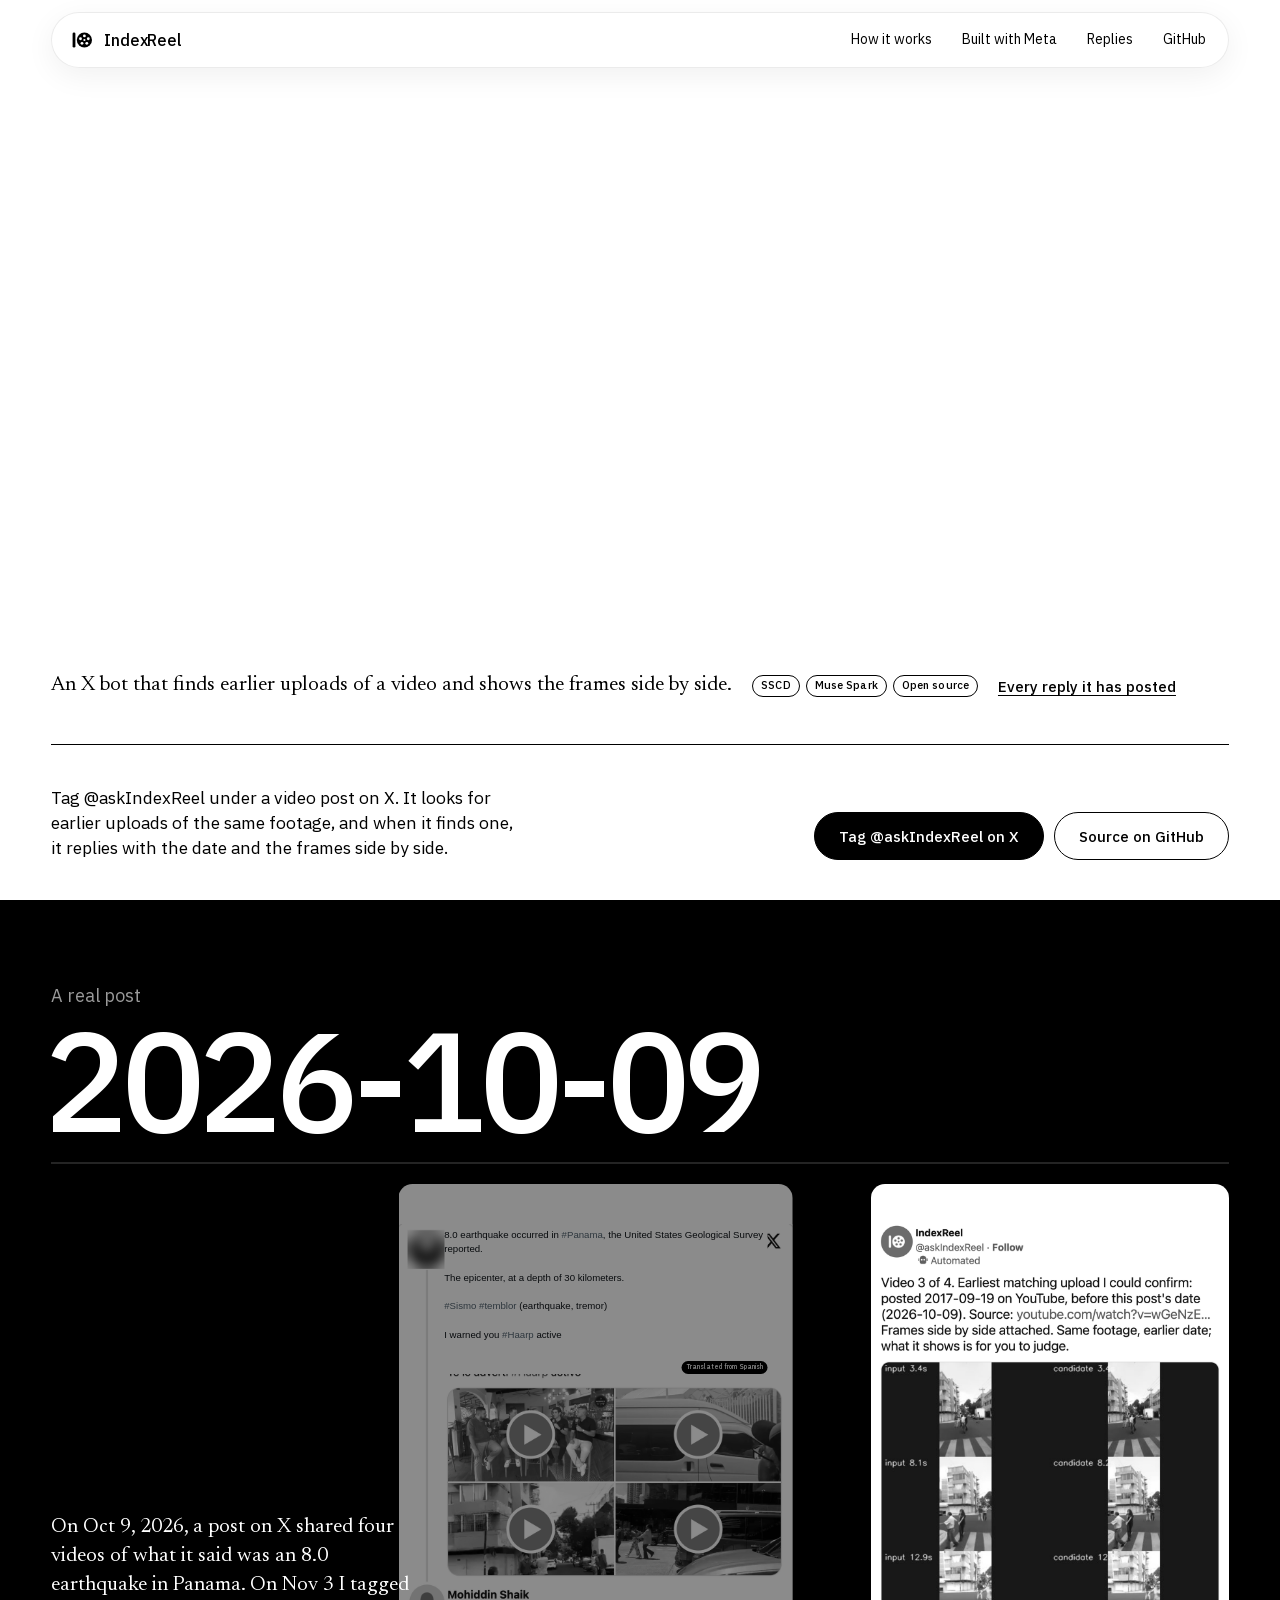
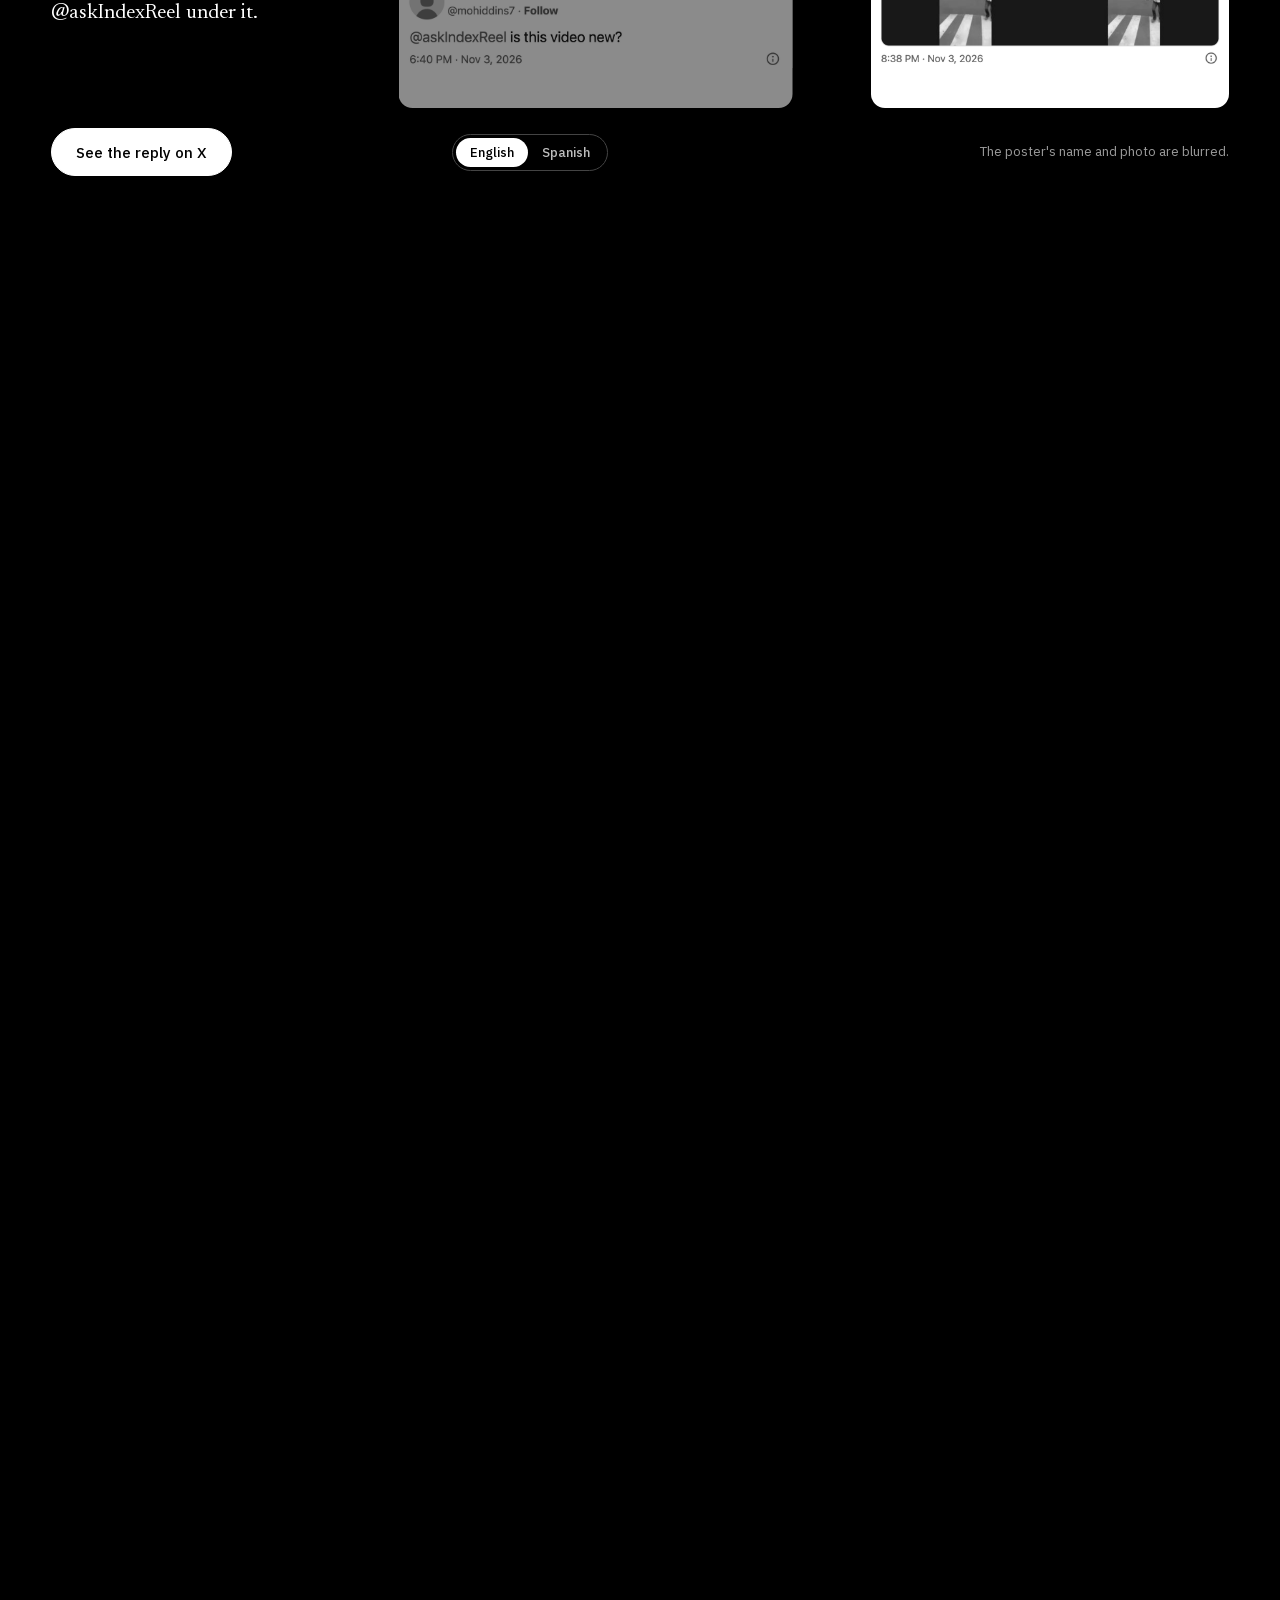
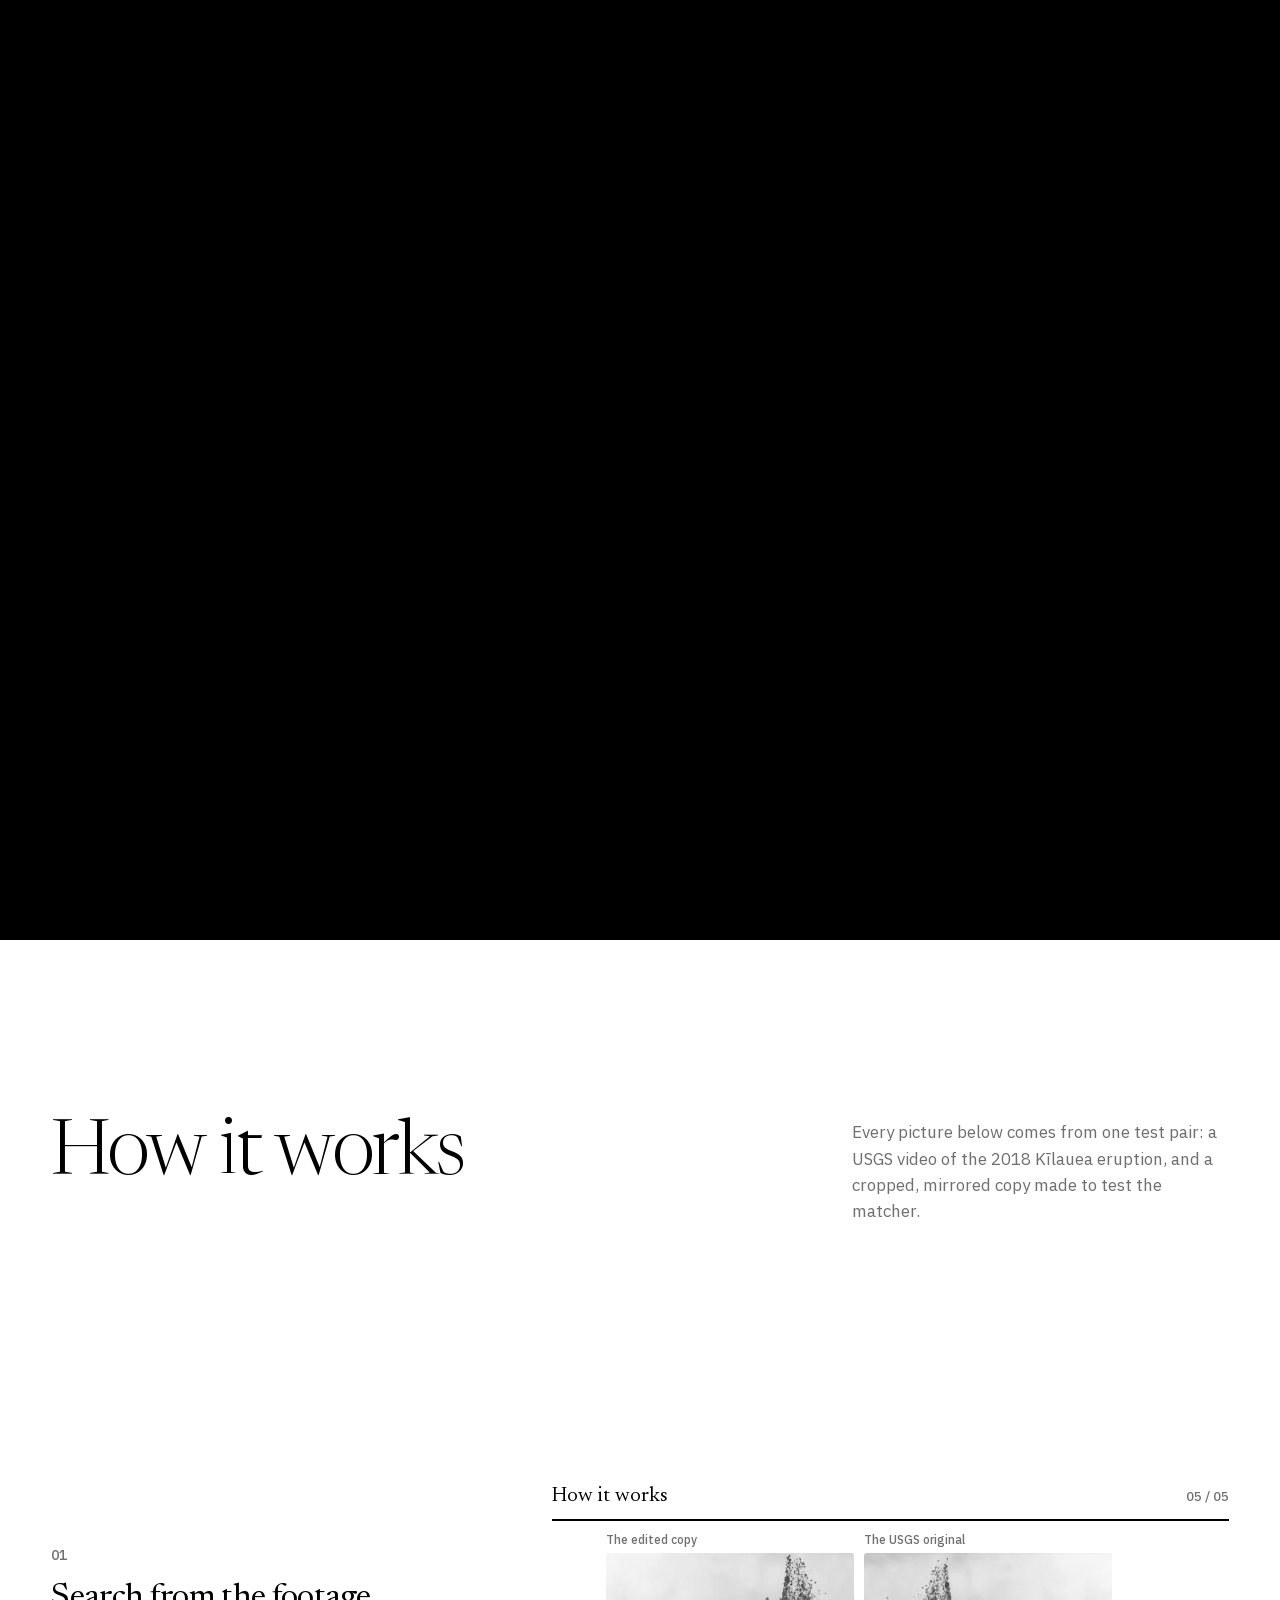
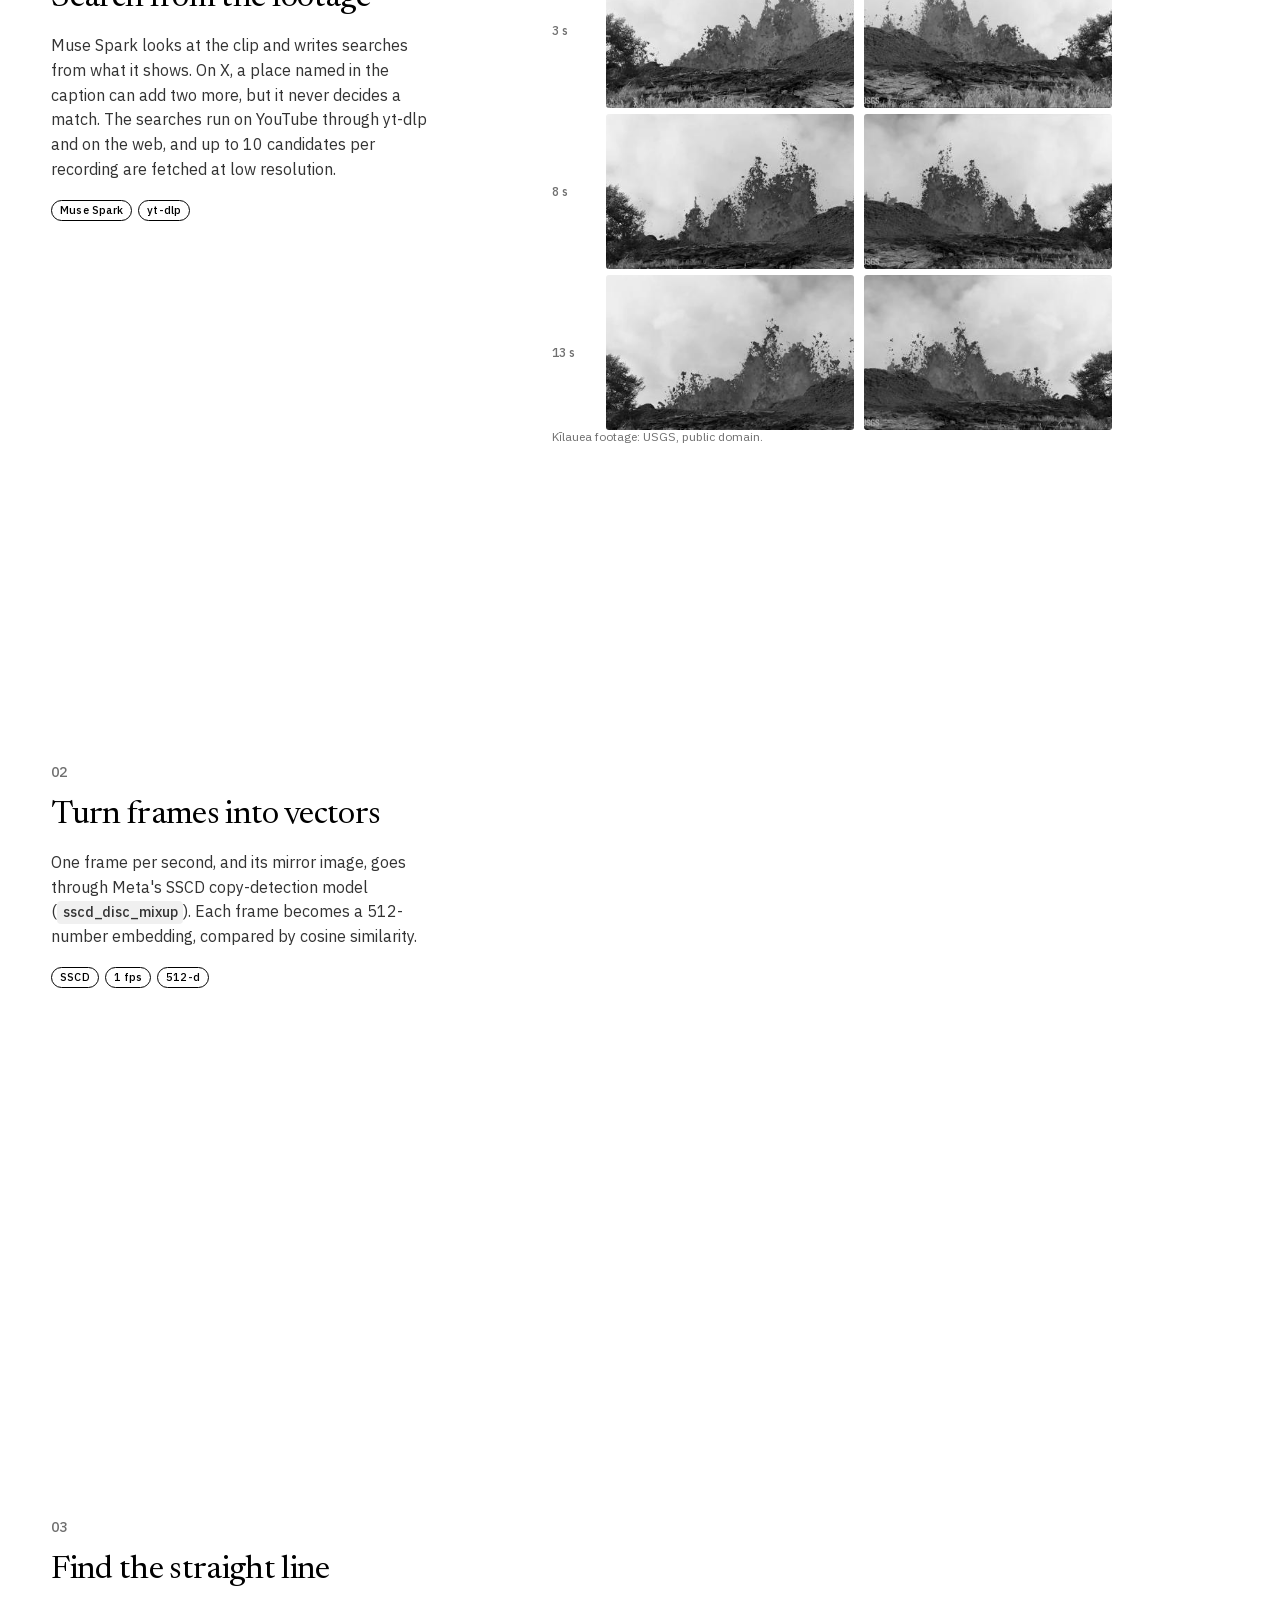
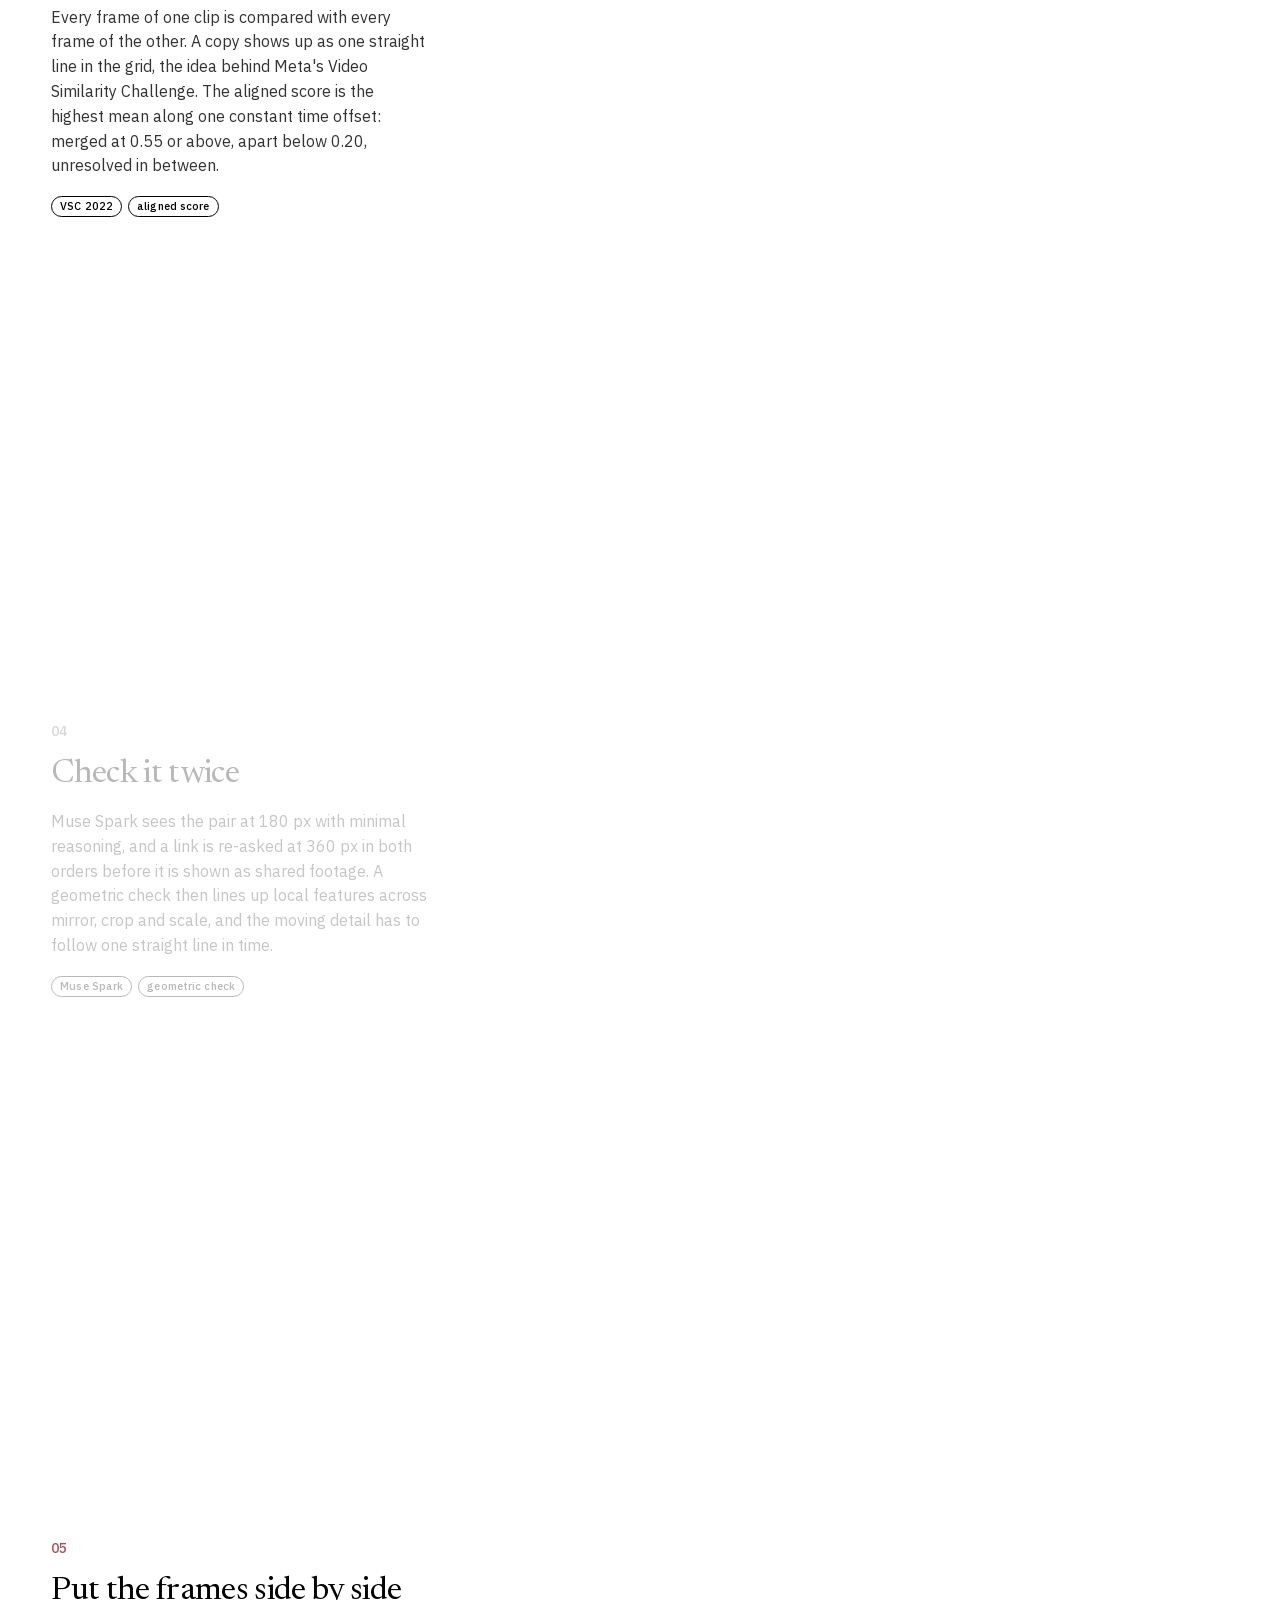
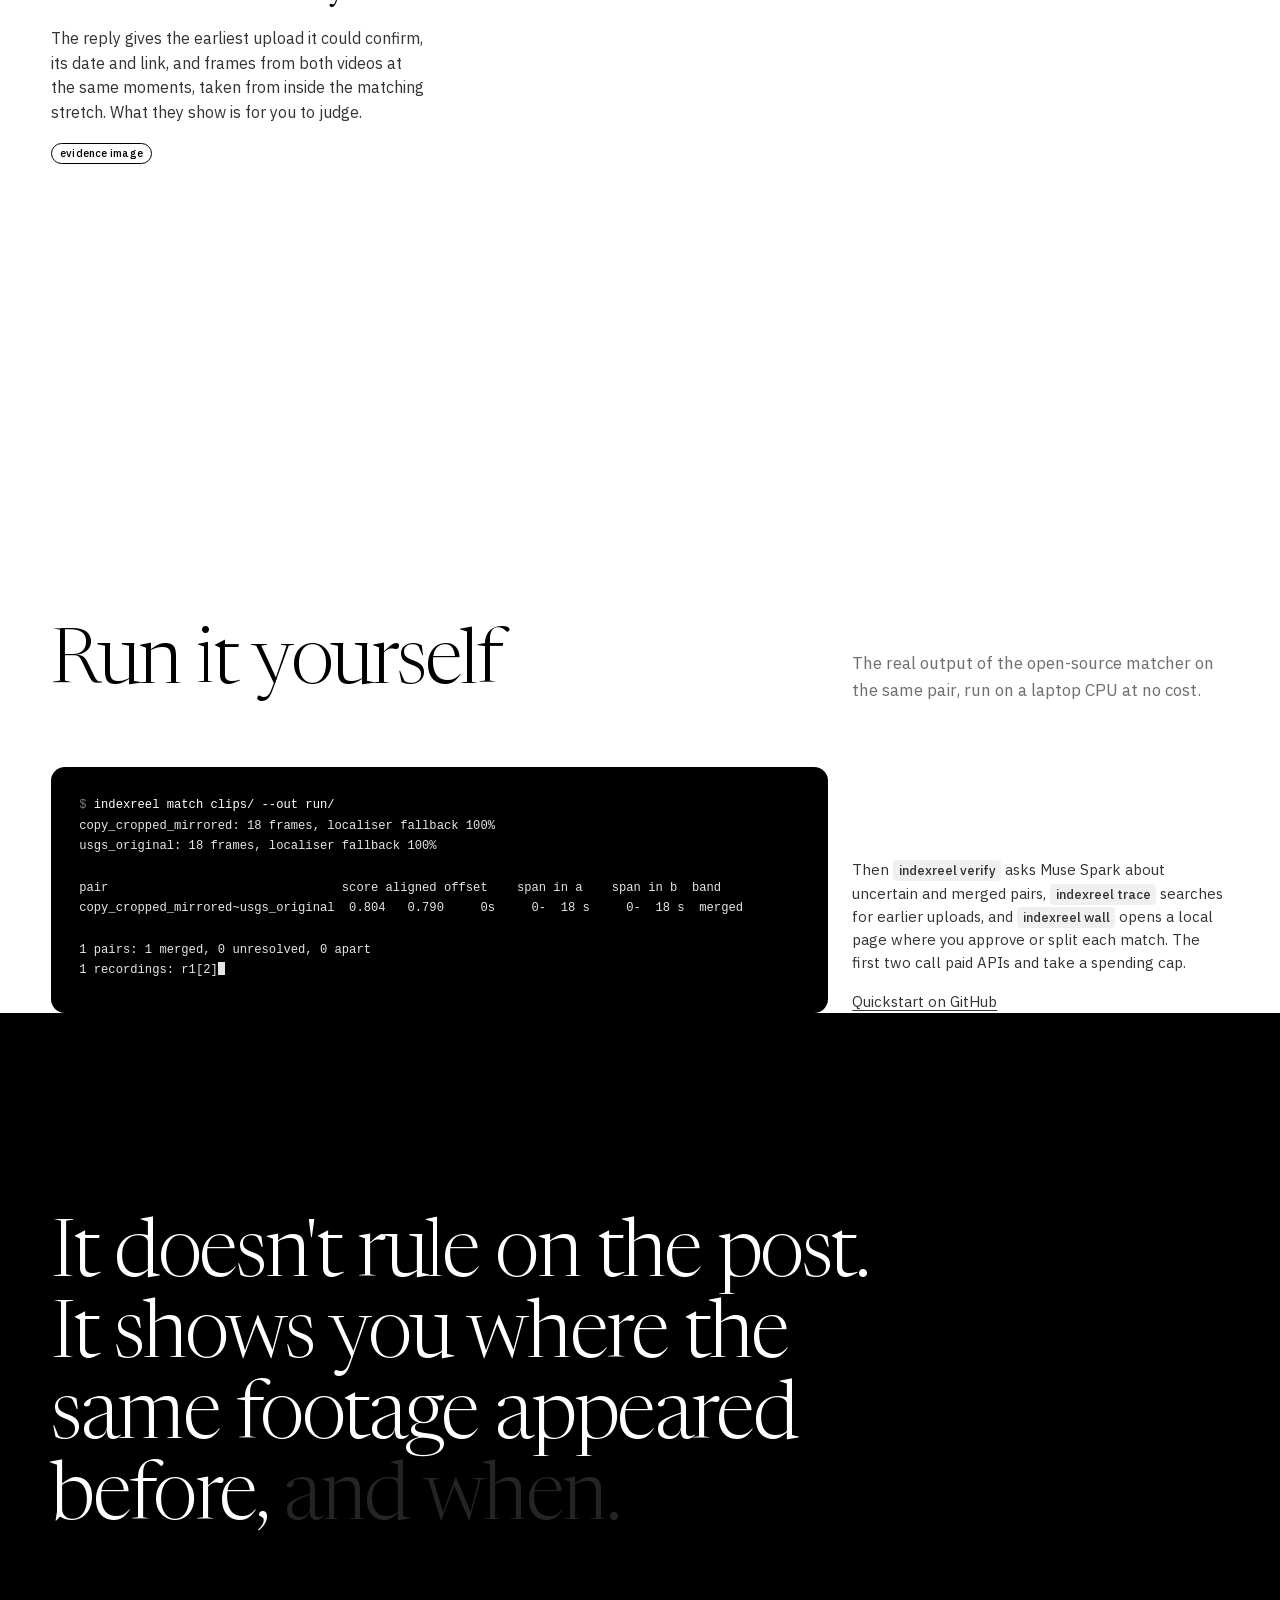
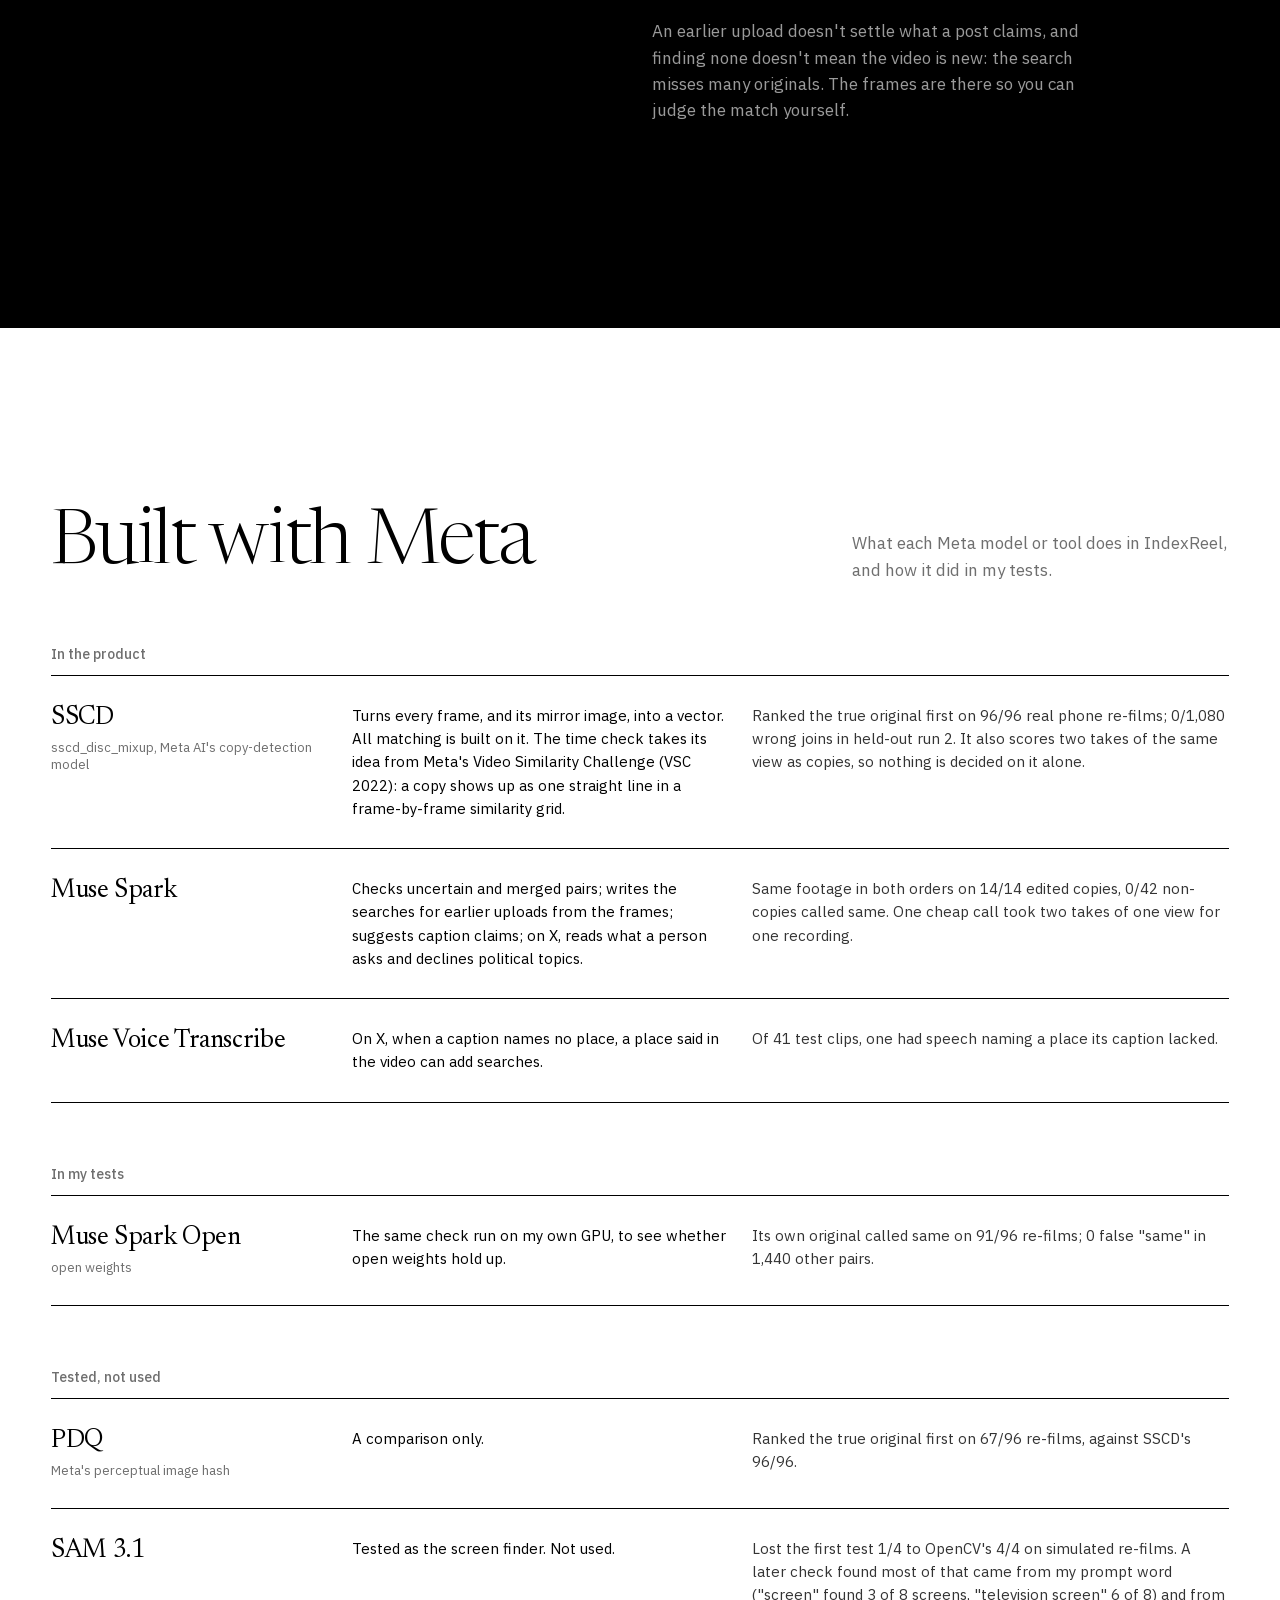
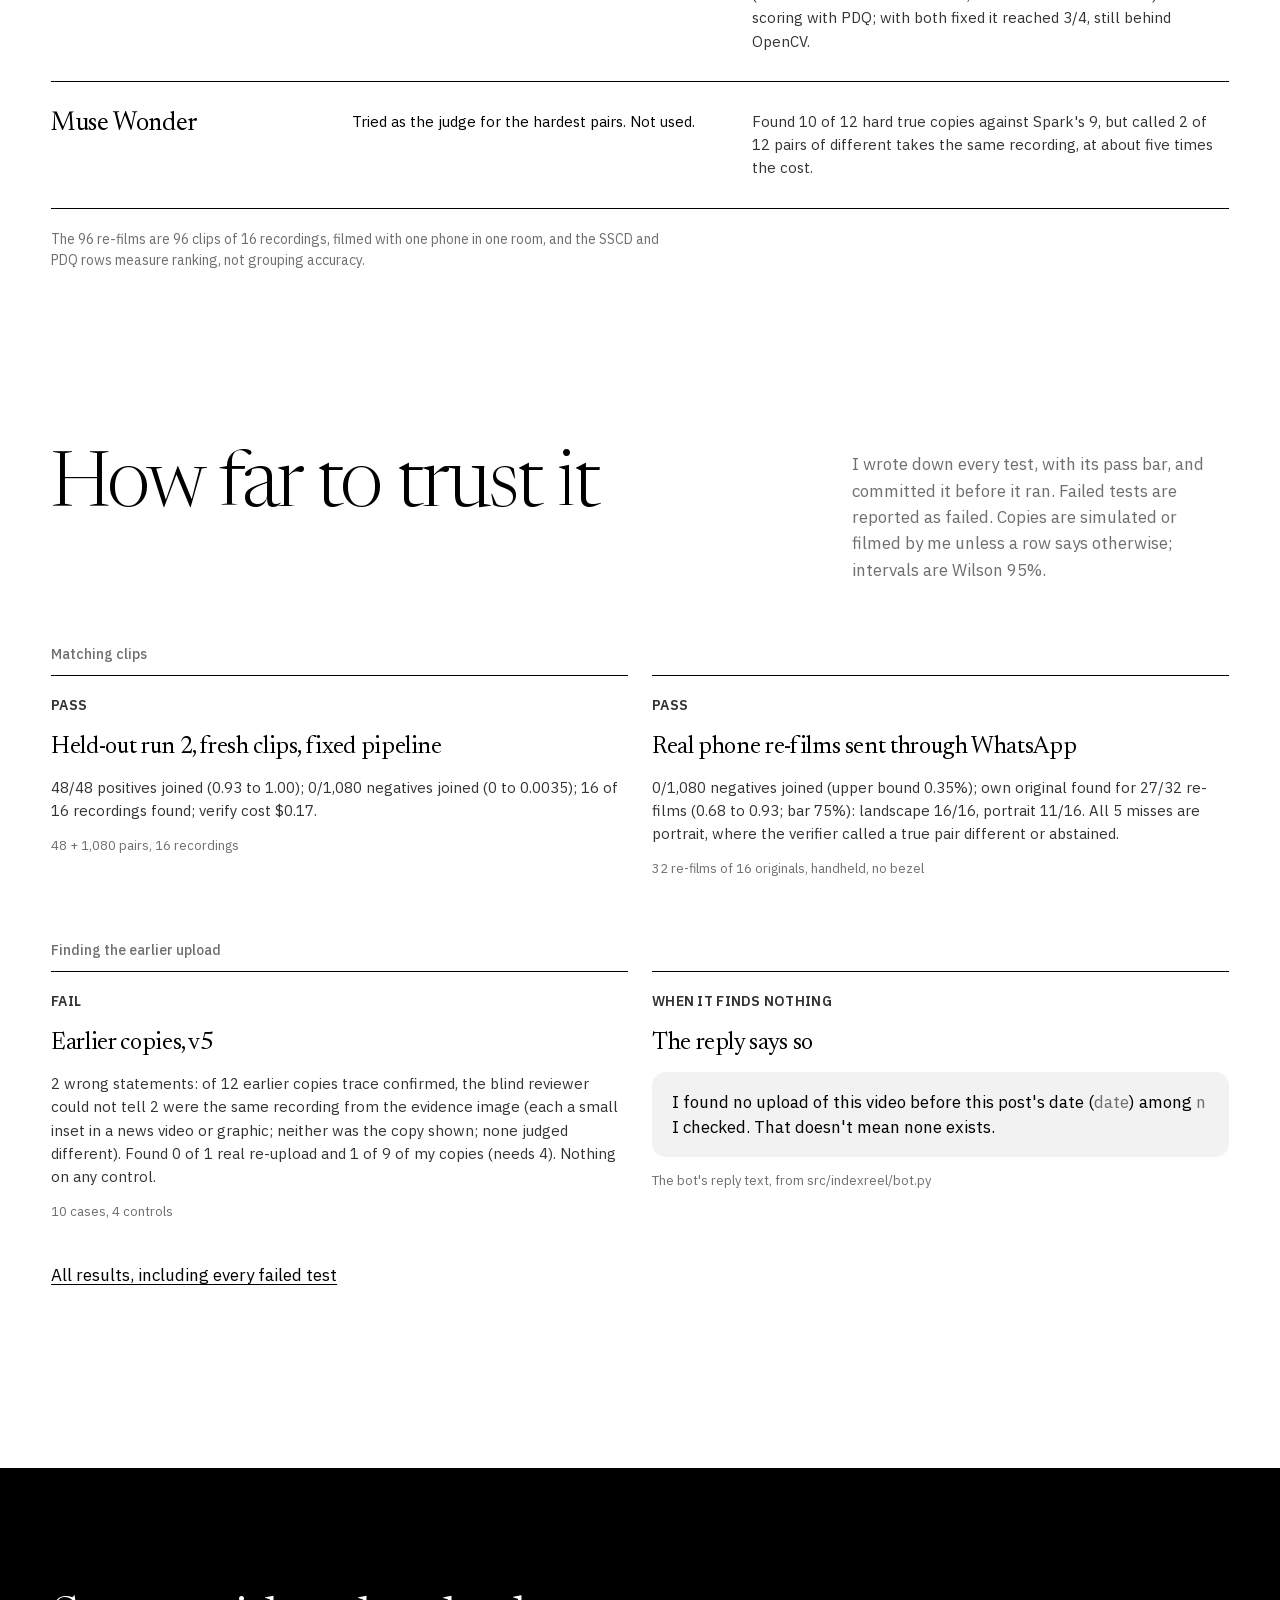
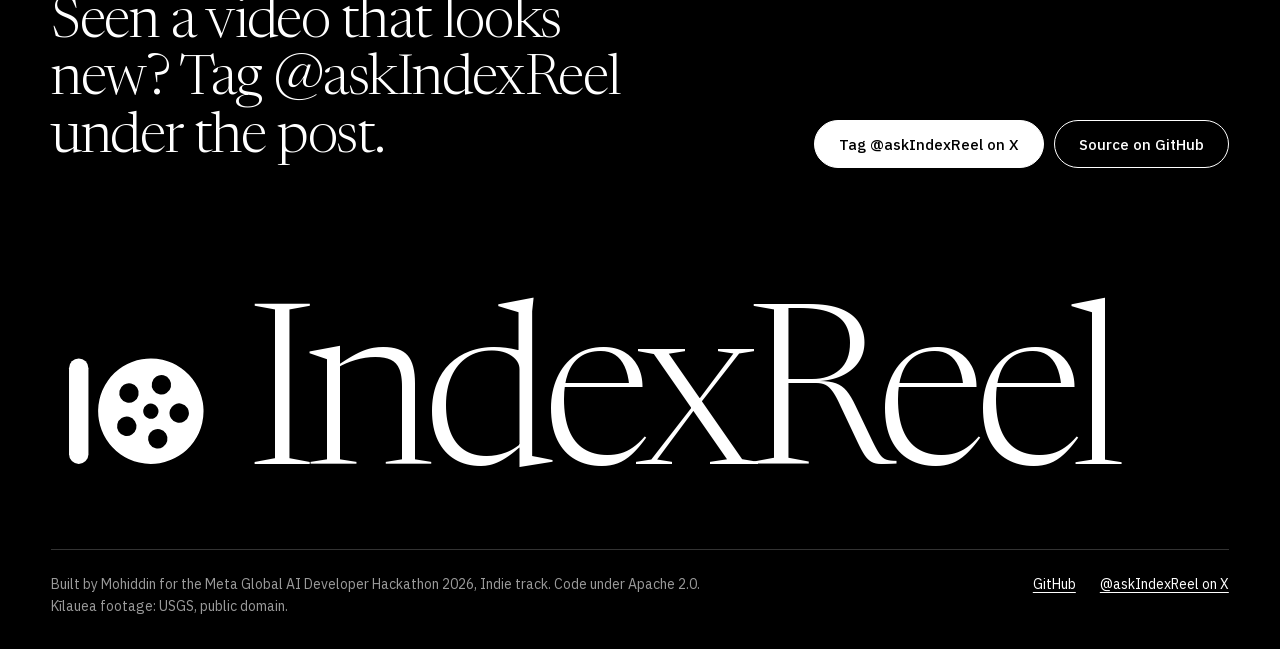
==== site/index.html @ 9c9249dc "Site: the IndexReel home page and a Replies page, published to GitHub Pages from site/ by a pinned A" ====
<!doctype html>
<html lang="en">
<head>
<meta charset="utf-8">
<meta name="viewport" content="width=device-width, initial-scale=1">
<title>IndexReel</title>
<meta name="description" content="Tag @askIndexReel under a video post on X. It looks for earlier uploads of the same footage and replies with the date and the frames side by side.">
<link rel="icon" href="img/favicon-32.png" sizes="32x32">
<link rel="apple-touch-icon" href="img/favicon-180.png">
<meta property="og:type" content="website">
<meta property="og:title" content="IndexReel: is this video really new?">
<meta property="og:description" content="Tag @askIndexReel under a video post on X. It looks for earlier uploads of the same footage and replies with the date and the frames side by side.">
<meta property="og:image" content="https://mohiddin7.github.io/indexreel/img/og.png">
<meta property="og:url" content="https://mohiddin7.github.io/indexreel/">
<meta name="twitter:card" content="summary_large_image">
<link rel="preload" href="fonts/newsreader-latin.woff2" as="font" type="font/woff2" crossorigin>
<link rel="preload" href="fonts/plex-latin.woff2" as="font" type="font/woff2" crossorigin>
<script>
document.documentElement.classList.add('js');
if (!matchMedia('(prefers-reduced-motion: reduce)').matches) document.documentElement.classList.add('motion');
</script>
<link rel="stylesheet" href="style.css">
</head>
<body>

<div class="loader" aria-hidden="true">
  <svg viewBox="0 0 24 24"><mask id="m0"><rect width="24" height="24" fill="#fff"/><g fill="#000"><circle cx="14.4" cy="12" r="1.1"/><circle cx="14.4" cy="7.9" r="1.4"/><circle cx="18.3" cy="10.73" r="1.4"/><circle cx="16.81" cy="15.32" r="1.4"/><circle cx="11.99" cy="15.32" r="1.4"/><circle cx="10.5" cy="10.73" r="1.4"/></g></mask><g fill="currentColor"><rect x="2.6" y="4.4" width="2.8" height="15.2" rx="1.4"/><g class="reel ld-reel"><circle cx="14.4" cy="12" r="7.6" mask="url(#m0)"/></g></g></svg>
  <div class="word"><span>IndexReel</span></div>
</div>

<header class="top">
  <a class="brand" href="#top" aria-label="IndexReel, back to top">
    <svg viewBox="0 0 24 24" aria-hidden="true"><mask id="m1"><rect width="24" height="24" fill="#fff"/><g fill="#000"><circle cx="14.4" cy="12" r="1.1"/><circle cx="14.4" cy="7.9" r="1.4"/><circle cx="18.3" cy="10.73" r="1.4"/><circle cx="16.81" cy="15.32" r="1.4"/><circle cx="11.99" cy="15.32" r="1.4"/><circle cx="10.5" cy="10.73" r="1.4"/></g></mask><g fill="currentColor"><rect x="2.6" y="4.4" width="2.8" height="15.2" rx="1.4"/><g class="reel hd-reel"><circle cx="14.4" cy="12" r="7.6" mask="url(#m1)"/></g></g></svg>
    IndexReel
  </a>
  <nav><a class="hide-s" href="#how">How it works</a><a class="hide-s" href="#meta">Built with Meta</a><a href="replies.html">Replies</a><a href="https://github.com/mohiddin7/indexreel">GitHub</a></nav>
</header>

<main id="top">
<section class="hero">
  <h1><span class="sr">Is this video really new?</span><span class="hook" aria-hidden="true">
    <span class="q"><span class="ln"><span>Wait, is this</span></span><span class="ln"><span>from today?</span></span></span>
    <span class="q"><span class="ln"><span>When was</span></span><span class="ln"><span>this filmed?</span></span></span>
    <span class="q"><span class="ln"><span>Haven't I seen</span></span><span class="ln"><span>this before?</span></span></span>
    <span class="q"><span class="ln"><span>Source?</span></span></span>
    <span class="q final"><span class="ln"><span>Is this video</span></span><span class="ln"><span>really new?</span></span></span>
  </span></h1>
  <div class="hero-sub reveal"><p>An X bot that finds earlier uploads of a video and shows the frames side by side.</p><p class="tags"><span class="tag">SSCD</span><span class="tag">Muse Spark</span><span class="tag">Open source</span></p><a href="replies.html">Every reply it has posted</a></div>
  <div class="hero-foot">
    <p class="lede reveal">Tag @askIndexReel under a video post on X. It looks for earlier uploads of the same footage, and when it finds one, it replies with the date and the frames side by side.</p>
    <div class="cta reveal">
      <a class="btn solid" href="https://x.com/askIndexReel">Tag @askIndexReel on X</a>
      <a class="btn" href="https://github.com/mohiddin7/indexreel">Source on GitHub</a>
    </div>
  </div>
</section>

<section class="rewind ink" id="example" aria-label="A real post">
  <div class="rw">
    <div class="rw-text">
      <div class="rw-head"><h2>A real post</h2><div class="date" aria-hidden="true"><span class="dwrap"><span>2026-10-09</span><span>2017-09-19</span></span></div><div class="rule" aria-hidden="true"><i id="rule"></i></div></div>
      <div class="caps">
        <p class="cap1">On Oct 9, 2026, a post on X shared four videos of what it said was an 8.0 earthquake in Panama. On Nov 3 I tagged @askIndexReel under it.</p>
        <p class="cap2">It checked the videos in order. The third matched an earlier upload: La Nación's YouTube upload from the Sep 19, 2017 earthquake in Mexico.</p>
      </div>
    </div>
    <div class="rw-shots">
      <figure class="shot shot-a">
        <img src="img/post.png" width="1100" height="1242" alt="The post on X, dated Oct 9, 2026, with four videos. Its caption, in Spanish, says an 8.0 earthquake hit Panama. Below it, my reply: @askIndexReel is this video new?">
        <div class="tr-wrap"><div class="tr" lang="en">
          <small>Translated from Spanish</small>
          <p>8.0 earthquake occurred in <span class="h">#Panama</span>, the United States Geological Survey reported.</p>
          <p>The epicenter, at a depth of 30 kilometers.</p>
          <p><span class="h">#Sismo #temblor</span> (earthquake, tremor)</p>
          <p>I warned you <span class="h">#Haarp</span> active</p>
        </div></div>
      </figure>
      <figure class="shot shot-b">
        <img src="img/reply.png" width="1100" height="1368" alt="IndexReel's reply: Video 3 of 4. Earliest matching upload I could confirm: posted 2017-09-19 on YouTube, before this post's date (2026-10-09). Frames side by side attached. Same footage, earlier date; what it shows is for you to judge. Below it, frames from the post's video and the YouTube video at 3.4, 8.1 and 12.9 seconds.">
      </figure>
    </div>
    <div class="rw-cta"><a class="btn solid" href="https://x.com/askIndexReel/status/2117793461453603248">See the reply on X</a></div>
    <div class="rw-foot"><div class="seg" role="group" aria-label="Caption language"><button type="button" aria-pressed="true" data-l="en">English</button><button type="button" aria-pressed="false" data-l="es">Spanish</button></div><span>The poster's name and photo are blurred.</span></div>
  </div>
</section>

<section id="how" aria-labelledby="how-h">
  <div class="head">
    <h2 id="how-h">How it works</h2>
    <p class="muted">Every picture below comes from one test pair: a USGS video of the 2018 Kīlauea eruption, and a cropped, mirrored copy made to test the matcher.</p>
  </div>
  <div class="how-grid">
    <ol class="steps">
      <li class="step" data-i="0"><h3>Search from the footage</h3><p>Muse Spark looks at the clip and writes searches from what it shows. On X, a place named in the caption can add two more, but it never decides a match. The searches run on YouTube through yt-dlp and on the web, and up to 10 candidates per recording are fetched at low resolution.</p><p class="tags"><span class="tag">Muse Spark</span><span class="tag">yt-dlp</span></p></li>
      <li class="step" data-i="1"><h3>Turn frames into vectors</h3><p>One frame per second, and its mirror image, goes through Meta's SSCD copy-detection model (<code>sscd_disc_mixup</code>). Each frame becomes a 512-number embedding, compared by cosine similarity.</p><p class="tags"><span class="tag">SSCD</span><span class="tag">1 fps</span><span class="tag">512-d</span></p></li>
      <li class="step" data-i="2"><h3>Find the straight line</h3><p>Every frame of one clip is compared with every frame of the other. A copy shows up as one straight line in the grid, the idea behind Meta's Video Similarity Challenge. The aligned score is the highest mean along one constant time offset: merged at 0.55 or above, apart below 0.20, unresolved in between.</p><p class="tags"><span class="tag">VSC 2022</span><span class="tag">aligned score</span></p></li>
      <li class="step" data-i="3"><h3>Check it twice</h3><p>Muse Spark sees the pair at 180 px with minimal reasoning, and a link is re-asked at 360 px in both orders before it is shown as shared footage. A geometric check then lines up local features across mirror, crop and scale, and the moving detail has to follow one straight line in time.</p><p class="tags"><span class="tag">Muse Spark</span><span class="tag">geometric check</span></p></li>
      <li class="step" data-i="4"><h3>Put the frames side by side</h3><p>The reply gives the earliest upload it could confirm, its date and link, and frames from both videos at the same moments, taken from inside the matching stretch. What they show is for you to judge.</p><p class="tags"><span class="tag">evidence image</span></p></li>
    </ol>
    <div class="stage">
      <div class="stage-top" aria-hidden="true"><span>How it works</span><span class="count" id="count">01 / 05</span></div>
      <div class="prog" aria-hidden="true"><i id="prog"></i></div>
      <div class="box">
        <div class="viz on" data-v="0">
          <div class="lbl"><span>The edited copy, one frame a second</span></div>
          <div class="strip"><img src="img/f/c0.jpg" alt=""><img src="img/f/c1.jpg" alt=""><img src="img/f/c2.jpg" alt=""><img src="img/f/c3.jpg" alt=""><img src="img/f/c4.jpg" alt=""><img src="img/f/c5.jpg" alt=""></div>
          <div class="ticks"><span>2 s</span><span>3 s</span><span>4 s</span><span>5 s</span><span>6 s</span><span>7 s</span></div>
          <div class="lbl" style="margin-top:18px"><span>The USGS original</span></div>
          <div class="strip"><img src="img/f/o0.jpg" alt=""><img src="img/f/o1.jpg" alt=""><img src="img/f/o2.jpg" alt=""><img src="img/f/o3.jpg" alt=""><img src="img/f/o4.jpg" alt=""><img src="img/f/o5.jpg" alt=""></div>
          <div class="ticks"><span>2 s</span><span>3 s</span><span>4 s</span><span>5 s</span><span>6 s</span><span>7 s</span></div>
        </div>
        <div class="viz" data-v="1">
          <div class="lbl"><span>Frame and its mirror</span><span>SSCD embedding, first 64 of 512 values</span></div>
          <div class="emb" id="emb"></div>
        </div>
        <div class="viz" data-v="2">
          <div class="gridwrap">
            <div class="ylab">The edited copy, 0 to 17 s</div>
            <div class="sim" id="sim" role="img" aria-label="An 18 by 18 grid of SSCD cosine similarities between the edited copy and the USGS original. On the diagonal, where the same seconds line up, values run from 0.74 to 0.83; off it, from 0.35 to 0.82."></div>
            <div class="xlab">The USGS original, 0 to 17 s</div>
          </div>
          <p class="legend">This pair:<b>0.79</b>aligned score at offset 0 s, over all 18 seconds. Merged starts at 0.55.</p>
        </div>
        <div class="viz" data-v="3">
          <div class="check"><img src="img/f/c3.jpg" alt=""><img src="img/f/o3.jpg" alt=""></div>
          <ul class="qs">
            <li><span>Muse Spark: same recording?</span><span>180 px</span></li>
            <li><span>Re-asked before it is shown, in both orders</span><span>360 px</span></li>
            <li><span>Geometric check: mirror, crop, scale</span><span>local features</span></li>
            <li><span>Moving detail along one straight line in time</span><span>speed and offset</span></li>
          </ul>
        </div>
        <div class="viz" data-v="4">
          <div class="ev">
            <div class="row hd"><span></span><span>The edited copy</span><span>The USGS original</span></div>
            <div class="row"><span>3 s</span><img src="img/f/ec3.jpg" alt="Frame at 3 seconds in the copy"><img src="img/f/eo3.jpg" alt="Frame at 3 seconds in the original"></div>
            <div class="row"><span>8 s</span><img src="img/f/ec8.jpg" alt="Frame at 8 seconds in the copy"><img src="img/f/eo8.jpg" alt="Frame at 8 seconds in the original"></div>
            <div class="row"><span>13 s</span><img src="img/f/ec13.jpg" alt="Frame at 13 seconds in the copy"><img src="img/f/eo13.jpg" alt="Frame at 13 seconds in the original"></div>
          </div>
        </div>
      </div>
      <p class="credit">Kīlauea footage: USGS, public domain.</p>
    </div>
  </div>
</section>

<section aria-labelledby="run-h">
  <div class="head">
    <h2 id="run-h">Run it yourself</h2>
    <p class="muted">The real output of the open-source matcher on the same pair, run on a laptop CPU at no cost.</p>
  </div>
  <div class="run">
    <div class="term" role="region" aria-label="Terminal output"><pre id="term"><span class="p">$</span> <span class="c">indexreel match clips/ --out run/</span>
copy_cropped_mirrored: 18 frames, localiser fallback 100%
usgs_original: 18 frames, localiser fallback 100%

pair                                score aligned offset    span in a    span in b  band
copy_cropped_mirrored~usgs_original  0.804   0.790     0s     0-  18 s     0-  18 s  merged

1 pairs: 1 merged, 0 unresolved, 0 apart
1 recordings: r1[2]</pre></div>
    <div class="run-side">
      <p>Then <code>indexreel verify</code> asks Muse Spark about uncertain and merged pairs, <code>indexreel trace</code> searches for earlier uploads, and <code>indexreel wall</code> opens a local page where you approve or split each match. The first two call paid APIs and take a spending cap.</p>
      <p><a href="https://github.com/mohiddin7/indexreel#quickstart">Quickstart on GitHub</a></p>
    </div>
  </div>
</section>

<section class="say ink" aria-label="What it won't tell you">
  <p class="big" id="big">It doesn't rule on the post. It shows you where the same footage appeared before, and when.</p>
  <div class="sub"><p class="muted">An earlier upload doesn't settle what a post claims, and finding none doesn't mean the video is new: the search misses many originals. The frames are there so you can judge the match yourself.</p></div>
</section>

<section id="meta" aria-labelledby="meta-h">
  <div class="head">
    <h2 id="meta-h">Built with Meta</h2>
    <p class="muted">What each Meta model or tool does in IndexReel, and how it did in my tests.</p>
  </div>
  <h3 class="grp">In the product</h3>
  <ul class="models">
    <li><h3>SSCD<small>sscd_disc_mixup, Meta AI's copy-detection model</small></h3><p class="does">Turns every frame, and its mirror image, into a vector. All matching is built on it. The time check takes its idea from Meta's Video Similarity Challenge (VSC 2022): a copy shows up as one straight line in a frame-by-frame similarity grid.</p><p class="did">Ranked the true original first on 96/96 real phone re-films; 0/1,080 wrong joins in held-out run 2. It also scores two takes of the same view as copies, so nothing is decided on it alone.</p></li>
    <li><h3>Muse Spark</h3><p class="does">Checks uncertain and merged pairs; writes the searches for earlier uploads from the frames; suggests caption claims; on X, reads what a person asks and declines political topics.</p><p class="did">Same footage in both orders on 14/14 edited copies, 0/42 non-copies called same. One cheap call took two takes of one view for one recording.</p></li>
    <li><h3>Muse Voice Transcribe</h3><p class="does">On X, when a caption names no place, a place said in the video can add searches.</p><p class="did">Of 41 test clips, one had speech naming a place its caption lacked.</p></li>
  </ul>
  <h3 class="grp">In my tests</h3>
  <ul class="models">
    <li><h3>Muse Spark Open<small>open weights</small></h3><p class="does">The same check run on my own GPU, to see whether open weights hold up.</p><p class="did">Its own original called same on 91/96 re-films; 0 false "same" in 1,440 other pairs.</p></li>
  </ul>
  <h3 class="grp">Tested, not used</h3>
  <ul class="models">
    <li><h3>PDQ<small>Meta's perceptual image hash</small></h3><p class="does">A comparison only.</p><p class="did">Ranked the true original first on 67/96 re-films, against SSCD's 96/96.</p></li>
    <li><h3>SAM 3.1</h3><p class="does">Tested as the screen finder. Not used.</p><p class="did">Lost the first test 1/4 to OpenCV's 4/4 on simulated re-films. A later check found most of that came from my prompt word ("screen" found 3 of 8 screens, "television screen" 6 of 8) and from scoring with PDQ; with both fixed it reached 3/4, still behind OpenCV.</p></li>
    <li><h3>Muse Wonder</h3><p class="does">Tried as the judge for the hardest pairs. Not used.</p><p class="did">Found 10 of 12 hard true copies against Spark's 9, but called 2 of 12 pairs of different takes the same recording, at about five times the cost.</p></li>
  </ul>
  <p class="fine">The 96 re-films are 96 clips of 16 recordings, filmed with one phone in one room, and the SSCD and PDQ rows measure ranking, not grouping accuracy.</p>
</section>

<section id="trust" aria-labelledby="trust-h">
  <div class="head">
    <h2 id="trust-h">How far to trust it</h2>
    <p class="muted">I wrote down every test, with its pass bar, and committed it before it ran. Failed tests are reported as failed. Copies are simulated or filmed by me unless a row says otherwise; intervals are Wilson 95%.</p>
  </div>
  <h3 class="grp">Matching clips</h3>
  <div class="results">
    <article class="res"><p class="v">PASS</p><h3>Held-out run 2, fresh clips, fixed pipeline</h3><p>48/48 positives joined (0.93 to 1.00); 0/1,080 negatives joined (0 to 0.0035); 16 of 16 recordings found; verify cost $0.17.</p><p class="n">48 + 1,080 pairs, 16 recordings</p></article>
    <article class="res"><p class="v">PASS</p><h3>Real phone re-films sent through WhatsApp</h3><p>0/1,080 negatives joined (upper bound 0.35%); own original found for 27/32 re-films (0.68 to 0.93; bar 75%): landscape 16/16, portrait 11/16. All 5 misses are portrait, where the verifier called a true pair different or abstained.</p><p class="n">32 re-films of 16 originals, handheld, no bezel</p></article>
  </div>
  <h3 class="grp">Finding the earlier upload</h3>
  <div class="results">
    <article class="res"><p class="v">FAIL</p><h3>Earlier copies, v5</h3><p>2 wrong statements: of 12 earlier copies trace confirmed, the blind reviewer could not tell 2 were the same recording from the evidence image (each a small inset in a news video or graphic; neither was the copy shown; none judged different). Found 0 of 1 real re-upload and 1 of 9 of my copies (needs 4). Nothing on any control.</p><p class="n">10 cases, 4 controls</p></article>
    <article class="res miss"><p class="v">WHEN IT FINDS NOTHING</p><h3>The reply says so</h3><blockquote>I found no upload of this video before this post's date (<i>date</i>) among <i>n</i> I checked. That doesn't mean none exists.</blockquote><p class="n">The bot's reply text, from src/indexreel/bot.py</p></article>
  </div>
  <p class="after"><a href="https://github.com/mohiddin7/indexreel#results">All results, including every failed test</a></p>
</section>

<section class="close ink" aria-label="Try it">
  <div class="ask">
    <p>Seen a video that looks new? Tag @askIndexReel under the post.</p>
    <div class="cta"><a class="btn solid" href="https://x.com/askIndexReel">Tag @askIndexReel on X</a><a class="btn" href="https://github.com/mohiddin7/indexreel">Source on GitHub</a></div>
  </div>
  <div class="wordmark" aria-hidden="true">
    <svg viewBox="0 0 24 24"><mask id="m2"><rect width="24" height="24" fill="#fff"/><g fill="#000"><circle cx="14.4" cy="12" r="1.1"/><circle cx="14.4" cy="7.9" r="1.4"/><circle cx="18.3" cy="10.73" r="1.4"/><circle cx="16.81" cy="15.32" r="1.4"/><circle cx="11.99" cy="15.32" r="1.4"/><circle cx="10.5" cy="10.73" r="1.4"/></g></mask><g fill="currentColor"><rect x="2.6" y="4.4" width="2.8" height="15.2" rx="1.4"/><g class="reel ft-reel"><circle cx="14.4" cy="12" r="7.6" mask="url(#m2)"/></g></g></svg>
    <span>IndexReel</span>
  </div>
  <div class="foot">
    <p class="muted">Built by Mohiddin for the Meta Global AI Developer Hackathon 2026, Indie track. Code under Apache 2.0. Kīlauea footage: USGS, public domain.</p>
    <p class="links"><a href="https://github.com/mohiddin7/indexreel">GitHub</a><a href="https://x.com/askIndexReel">@askIndexReel on X</a></p>
  </div>
</section>
</main>

<script src="data.js"></script>
<script src="vendor/gsap.min.js"></script>
<script src="vendor/ScrollTrigger.min.js"></script>
<script src="vendor/lenis.min.js"></script>
<script>
(() => {
  const $ = (s, r = document) => r.querySelector(s), $$ = (s, r = document) => [...r.querySelectorAll(s)];
  const motion = document.documentElement.classList.contains('motion') && window.gsap && window.ScrollTrigger && window.Lenis;
  if (!motion) { $('.loader')?.remove(); document.documentElement.classList.remove('motion'); }

  // Caption language: English (translated) or the original Spanish.
  const shotA = $('.shot-a'), seg = $$('.seg button');
  seg.forEach(b => b.addEventListener('click', () => {
    shotA.classList.toggle('orig', b.dataset.l === 'es');
    seg.forEach(x => x.setAttribute('aria-pressed', x === b));
  }));

  // The header card turns dark over black sections.
  const top = $('.top'), inks = $$('.ink');
  const tone = () => top.classList.toggle('dark', inks.some(el => { const r = el.getBoundingClientRect(); return r.top <= 36 && r.bottom >= 36; }));
  addEventListener('scroll', tone, { passive: true }); tone();

  // The reel turns in place, like a wheel coming to rest.
  const spin = (el, ms = 1600, turns = 2) => el.animate([{ transform: `rotate(${-360 * turns}deg)` }, { transform: 'rotate(0deg)' }],
    { duration: ms, easing: 'cubic-bezier(.16,1,.3,1)' });

  // Drawn from data.js, which scripts/site_grid.py writes from the two clips.
  if (window.IR) {
    $('#emb').innerHTML = ['c0', 'c2', 'c4'].map((t, k) => `<img src="img/f/${t}.jpg" alt=""><img class="flip" src="img/f/${t}.jpg" alt=""><div class="bars">${
      IR.emb[k * 2].map(v => `<i style="height:${Math.min(100, Math.abs(v) * 100).toFixed(0)}%"></i>`).join('')}</div>`).join('');
    $('#sim').innerHTML = IR.grid.map((row, r) => row.map((v, c) =>
      `<i${r === c ? ' class="d"' : ''} style="opacity:${Math.max(.04, (v - .35) / .5).toFixed(2)}"></i>`).join('')).join('');
  }
  const cells = $$('#sim i');

  // Steps: the stage shows the step whose text is at the middle of the screen.
  const steps = $$('.step'), vizzes = $$('.viz');
  let cur = -1;
  function show(i) {
    if (i === cur) return; cur = i;
    steps.forEach((s, k) => s.classList.toggle('on', k === i));
    vizzes.forEach((v, k) => v.classList.toggle('on', k === i));
    $('#count').textContent = `0${i + 1} / 0${steps.length}`;
    $('#prog').style.transform = `scaleX(${(i + 1) / steps.length})`;
    if (!motion) return;
    if (i === 1) gsap.fromTo('#emb .bars i', { scaleY: 0 }, { scaleY: 1, duration: .7, ease: 'expo.out', stagger: .003 });
    if (i === 2) {
      gsap.fromTo(cells, { scale: 0 }, { scale: 1, duration: .5, ease: 'expo.out', delay: .25, stagger: { each: .006, grid: [18, 18], from: 'start' } });
      gsap.fromTo('#sim i.d', { outlineColor: 'rgba(168,81,92,0)' }, { outlineColor: 'rgba(168,81,92,1)', duration: .3, stagger: .04, delay: 1.05 });
    }
  }
  show(0);

  // Phone: each step carries its own picture; no sticky stage.
  const phone = matchMedia('(max-width:900px)').matches;
  if (phone) {
    $('.how-grid').classList.add('inline');
    steps.forEach((s, i) => s.appendChild(vizzes[i]));
    $('.how-grid').appendChild($('.credit'));
  }

  // The rewind: only real dates are ever readable. The date rolls (blurred) from 2026-10-09 to 2017-09-19; the rule tracks it.
  const ruleEl = $('#rule');

  if (!motion) {
    const io = new IntersectionObserver(es => es.forEach(e => e.isIntersecting && show(+e.target.dataset.i)), { rootMargin: '-45% 0px -45% 0px' });
    steps.forEach(s => io.observe(s));
    return;
  }

  gsap.registerPlugin(ScrollTrigger);
  const lenis = new Lenis({ lerp: .09 });
  lenis.on('scroll', ScrollTrigger.update);
  gsap.ticker.add(t => lenis.raf(t * 1000));
  gsap.ticker.lagSmoothing(0);
  $$('a[href^="#"]').forEach(a => a.addEventListener('click', e => {
    e.preventDefault(); const h = a.getAttribute('href'); lenis.scrollTo(h === '#top' ? 0 : h, { duration: 1.4 });
  }));

  // Load, under a second: the reel turns, the curtain lifts.
  lenis.stop();
  const done = () => { $('.loader')?.remove(); lenis.start(); };
  const qs = $$('.q');
  gsap.set('.q .ln > span', { yPercent: 140 });
  gsap.timeline({ defaults: { ease: 'expo.out' }, onComplete: done })
    .call(() => spin($('.ld-reel'), 900, 1), null, 0)
    .from('.loader .word span', { yPercent: 110, duration: .5 }, .05)
    .to('.loader', { clipPath: 'inset(0 0 100% 0)', duration: .4, ease: 'expo.inOut' }, .55)
    .call(() => spin($('.hd-reel'), 1200, 1), null, .7)
    .from('.hero .reveal', { autoAlpha: 0, y: 14, duration: .9, stagger: .07 }, .8);
  setTimeout(done, 3000);

  // The hook: questions people ask under viral clips, about 2 s each, ending on the real one.
  const hook = gsap.timeline({ delay: .7 });
  qs.forEach((q, k) => {
    const lines = q.querySelectorAll('.ln > span');
    hook.to(lines, { yPercent: 0, duration: .75, ease: 'expo.out', stagger: .07 });
    if (k < qs.length - 1) hook.to(lines, { yPercent: -140, duration: .45, ease: 'power3.in', stagger: .05 }, '+=1.15');
  });

  ruleEl.style.setProperty('--p', 0);
  const clock = { p: 0 };
  const rule = () => ruleEl.style.setProperty('--p', clock.p);
  gsap.set('.dwrap', { y: 0, yPercent: 0 });
  if (!phone) {
    // Rewind: pinned by CSS sticky, scrubbed by scroll.
    gsap.set('.cap2', { autoAlpha: 0, y: 20 });
    gsap.timeline({ scrollTrigger: { trigger: '.rewind', start: 'top top', end: 'bottom bottom', scrub: .6 } })
      .from('.shot-a', { xPercent: -30, autoAlpha: 0, duration: .16, ease: 'power3.out' }, 0)
      .to(clock, { p: 1, duration: .5, ease: 'power2.inOut', onUpdate: rule }, .2)
      .to('.dwrap', { yPercent: -50, duration: .08, ease: 'power2.inOut' }, .42)
      .to('.dwrap', { keyframes: { filter: ['blur(0px)', 'blur(14px)', 'blur(0px)'] }, duration: .08, ease: 'none' }, .42)
      .from('.shot-b', { xPercent: 30, autoAlpha: 0, duration: .22, ease: 'power3.out' }, .42)
      .to('.cap1', { autoAlpha: 0, y: -20, duration: .07 }, .5)
      .to('.cap2', { autoAlpha: 1, y: 0, duration: .1 }, .57)
      .to({}, { duration: .22 });
  } else {
    // Phone: the scene isn't pinned; the date rolls once when it comes into view.
    ScrollTrigger.create({ trigger: '.rw-head', start: 'top 70%', once: true, onEnter: () => {
      gsap.to(clock, { p: 1, duration: 1.2, ease: 'power2.inOut', onUpdate: rule });
      gsap.to('.dwrap', { yPercent: -50, duration: .45, delay: .4, ease: 'power2.inOut' });
      gsap.to('.dwrap', { keyframes: { filter: ['blur(0px)', 'blur(10px)', 'blur(0px)'] }, duration: .45, delay: .4, ease: 'none' });
    } });
  }

  // The step that counts is the one whose text crosses this line.
  const line = phone ? '70%' : '55%';
  steps.forEach((s, i) => ScrollTrigger.create({ trigger: s, start: 'top ' + line, end: 'bottom ' + line, onToggle: self => self.isActive && show(i) }));

  // Terminal: the command is there at once; the output prints line by line in place (its height is already reserved).
  const term = $('#term'), [first, ...out] = term.innerHTML.split('\n');
  term.innerHTML = first + '\n' + out.map(l => `<span class="ol">${l}</span>`).join('\n') + '<span class="caret"></span>';
  gsap.set('#term .ol, #term .caret', { autoAlpha: 0 });
  ScrollTrigger.create({ trigger: '.term', start: 'top 80%', once: true, onEnter: () => {
    gsap.to('#term .ol', { autoAlpha: 1, duration: .01, stagger: .08, delay: .35 });
    gsap.to('#term .caret', { autoAlpha: 1, duration: .01, delay: .35 + out.length * .08 });
  } });

  // The statement lights up word by word.
  const big = $('#big');
  big.innerHTML = big.textContent.split(' ').map(w => `<span class="w">${w}</span>`).join(' ');
  gsap.fromTo('#big .w', { opacity: .14 }, { opacity: 1, stagger: .1, ease: 'none',
    scrollTrigger: { trigger: '.say', start: 'top 70%', end: 'center 45%', scrub: true } });

  const ft = $('.ft-reel'), turn = { r: -540 };
  gsap.to(turn, { r: 0, ease: 'none', onUpdate: () => { ft.style.transform = `rotate(${turn.r}deg)`; },
    scrollTrigger: { trigger: '.wordmark', start: 'top bottom', end: 'bottom bottom', scrub: 1 } });
})();
</script>
</body>
</html>
---- site/style.css ----
/* Self-hosted variable fonts (SIL Open Font License; licences in fonts/). */
@font-face{font-family:"Newsreader";src:url(fonts/newsreader-latin.woff2) format("woff2");font-weight:300 600;font-display:swap;unicode-range:U+0000-00FF,U+0131,U+0152-0153,U+02BB-02BC,U+02C6,U+02DA,U+02DC,U+0304,U+0308,U+0329,U+2000-206F,U+20AC,U+2122,U+2191,U+2193,U+2212,U+2215,U+FEFF,U+FFFD}
@font-face{font-family:"Newsreader";src:url(fonts/newsreader-latin-ext.woff2) format("woff2");font-weight:300 600;font-display:swap;unicode-range:U+0100-02BA,U+02BD-02C5,U+02C7-02CC,U+02CE-02D7,U+02DD-02FF,U+1E00-1E9F,U+1EF2-1EFF,U+2020,U+20A0-20AB,U+20AD-20C4,U+2113,U+2C60-2C7F,U+A720-A7FF}
@font-face{font-family:"IBM Plex Sans";src:url(fonts/plex-latin.woff2) format("woff2");font-weight:400 600;font-display:swap;unicode-range:U+0000-00FF,U+0131,U+0152-0153,U+02BB-02BC,U+02C6,U+02DA,U+02DC,U+0304,U+0308,U+0329,U+2000-206F,U+20AC,U+2122,U+2191,U+2193,U+2212,U+2215,U+FEFF,U+FFFD}
@font-face{font-family:"IBM Plex Sans";src:url(fonts/plex-latin-ext.woff2) format("woff2");font-weight:400 600;font-display:swap;unicode-range:U+0100-02BA,U+02BD-02C5,U+02C7-02CC,U+02CE-02D7,U+02DD-02FF,U+1E00-1E9F,U+1EF2-1EFF,U+2020,U+20A0-20AB,U+20AD-20C4,U+2113,U+2C60-2C7F,U+A720-A7FF}
:root{
  --paper:#fff;--ink:#000;--grey:#6f6f6f;
  --rose:#a8515c;--rose-on-ink:#d67a84; /* the one colour, three places: the rolled-back date, the diagonal, the active step */
  --serif:"Newsreader",Georgia,serif;--sans:"IBM Plex Sans",system-ui,sans-serif;
  --gut:clamp(16px,4vw,64px);
  --expo:cubic-bezier(.16,1,.3,1);
}
*{box-sizing:border-box}
html{-webkit-text-size-adjust:100%}
body{margin:0;background:var(--paper);color:var(--ink);font:400 1rem/1.55 var(--sans);-webkit-font-smoothing:antialiased;text-rendering:optimizeLegibility}
img{display:block;max-width:100%;height:auto}
a{color:inherit;text-underline-offset:.2em;text-decoration-thickness:1px}
a:focus-visible,button:focus-visible{outline:2px solid currentColor;outline-offset:4px}
h1,h2,h3,p,ol,ul,figure,pre{margin:0}
ol,ul{padding:0;list-style:none}
.ink{background:var(--ink);color:var(--paper)}
.muted{color:var(--grey)}
.ink .muted{color:#9a9a9a}
.tab{font-variant-numeric:tabular-nums}
.tag{display:inline-block;padding:3px 8px;border:1px solid currentColor;border-radius:999px;font:500 .6875rem/1.2 var(--sans);letter-spacing:.01em;color:var(--ink)}

/* loader: the reel turns once, then the page opens */
.loader{display:none}
.motion .loader{display:flex;position:fixed;inset:0;z-index:50;background:var(--ink);color:var(--paper);align-items:center;justify-content:center;gap:18px;clip-path:inset(0 0 0 0)}
.loader svg{width:64px;height:64px}
.loader .word{font:400 2.5rem/1.1 var(--serif);letter-spacing:-.02em;overflow:hidden}
.loader .word span{display:block}
.reel{transform-box:fill-box;transform-origin:center}
@keyframes spin{to{transform:rotate(360deg)}}

/* header: a floating frosted card; content passes behind it. Turns dark over black sections. */
.top{position:fixed;top:12px;left:var(--gut);right:var(--gut);z-index:40;display:flex;justify-content:space-between;align-items:center;padding:8px 8px 8px 18px;border-radius:999px;color:var(--ink);background:rgba(255,255,255,.62);-webkit-backdrop-filter:blur(18px) saturate(1.5);backdrop-filter:blur(18px) saturate(1.5);border:1px solid rgba(0,0,0,.08);box-shadow:0 8px 30px rgba(0,0,0,.06);transition:background .35s,color .35s,border-color .35s}
.top.dark{color:#fff;background:rgba(28,28,28,.55);border-color:rgba(255,255,255,.12);box-shadow:none}
.brand{display:flex;align-items:center;gap:10px;font:500 1rem/1 var(--sans);text-decoration:none;letter-spacing:-.01em}
.brand svg{width:24px;height:24px}
@media (prefers-reduced-motion:no-preference){.brand:hover .reel{animation:spin .9s var(--expo)}}
.top nav{display:flex;gap:2px;font-size:.875rem}
.top nav a{text-decoration:none;padding:8px 14px;border-radius:999px;transition:background .2s}
.top nav a:hover{background:rgba(127,127,127,.16)}

.btn{display:inline-flex;align-items:center;min-height:48px;padding:0 24px;border:1px solid currentColor;border-radius:999px;font:500 .9375rem/1 var(--sans);text-decoration:none;transition:background .2s,color .2s}
.btn.solid{background:var(--ink);color:var(--paper);border-color:var(--ink)}
.btn:hover{background:var(--ink);color:var(--paper)}
.btn.solid:hover{background:var(--paper);color:var(--ink)}
.ink .btn.solid{background:var(--paper);color:var(--ink);border-color:var(--paper)}
.ink .btn:hover{background:var(--paper);color:var(--ink)}
.ink .btn.solid:hover{background:var(--ink);color:var(--paper)}

/* hero */
.sr{position:absolute;width:1px;height:1px;overflow:hidden;clip:rect(0 0 0 0);white-space:nowrap}
.hero{min-height:100svh;display:grid;grid-template-rows:1fr auto auto;padding:112px var(--gut) 40px}
.hero h1{align-self:end;font:300 clamp(3.5rem,12.4vw,15rem)/.92 var(--serif);font-variation-settings:"opsz" 72;letter-spacing:-.035em}
.hero h1 .ln{display:block;overflow:hidden;padding:.14em 0 .08em;margin:-.14em 0 -.08em}
.hero h1 .ln span{display:block}
.hero h1 .ln+.ln{padding-left:12vw}
.hook{display:grid}
.q{grid-area:1/1;display:none}
.q.final,.motion .q{display:block}
.hero-sub{display:flex;flex-wrap:wrap;align-items:center;gap:12px 20px;margin:28px 0 44px;font:400 clamp(1.125rem,1.6vw,1.5rem)/1.35 var(--serif)}
.hero-sub .tags{display:flex;gap:6px}
.hero-sub a{font:500 .9375rem/1 var(--sans)}
.hero-foot{display:grid;grid-template-columns:repeat(12,1fr);gap:24px;align-items:end;padding-top:40px;border-top:1px solid var(--ink)}
.hero-foot .lede{grid-column:1/6;font-size:clamp(1.0625rem,1.35vw,1.3rem);line-height:1.45}
.hero-foot .cta{grid-column:8/13;display:flex;flex-wrap:wrap;gap:10px;justify-content:flex-end}

/* section heads */
.head{display:grid;grid-template-columns:repeat(12,1fr);gap:24px;padding:clamp(96px,14vw,200px) var(--gut) clamp(40px,5vw,72px)}
.head h2{grid-column:1/8;font:300 clamp(2.5rem,6vw,6.5rem)/.98 var(--serif);letter-spacing:-.03em}
.head p{grid-column:9/13;align-self:end;font-size:1.0625rem;max-width:42ch}

/* the rewind: pinned while the date rolls back nine years */
.rewind{height:360vh}
.rw{position:sticky;top:0;height:100svh;overflow:hidden;display:grid;grid-template-columns:repeat(12,1fr);grid-template-rows:auto minmax(0,1fr) auto;gap:20px 24px;padding:84px var(--gut) 24px}
.rw-text{display:contents}
.rw-head{grid-column:1/-1;grid-row:1}
.rw-head h2{font:400 1.125rem/1.3 var(--sans);color:#9a9a9a;margin-bottom:10px}
.date{font:500 clamp(3.25rem,11vw,13rem)/.9 var(--sans);height:.9em;overflow:hidden;letter-spacing:-.05em;font-variant-numeric:tabular-nums;white-space:nowrap;color:var(--paper);margin-left:-.05em}
.dwrap{display:block;transform:translateY(-50%)}
.dwrap span{display:block;height:.9em}
.rule{height:2px;margin-top:18px;background:rgba(255,255,255,.14)}
.rule i{display:block;height:100%;width:100%;background:var(--rose-on-ink);transform-origin:left;transform:scaleX(var(--p,1))}
.caps{grid-column:1/5;grid-row:2;align-self:end;max-width:34ch;font:400 clamp(1.125rem,1.6vw,1.5rem)/1.4 var(--serif)}
.rw-cta{grid-column:1/5;grid-row:3;align-self:end}
.caps p+p{margin-top:1em}
.motion .caps{position:relative;min-height:9.5em}
.motion .caps p{position:absolute;inset:0 auto auto 0;margin:0}
.rw-shots{grid-column:5/13;grid-row:2;min-height:0;display:flex;gap:clamp(12px,2vw,28px);justify-content:flex-end;align-items:flex-end}
.shot{position:relative;height:100%;max-height:100%;aspect-ratio:var(--ar);border-radius:14px;overflow:hidden;background:#fff;container-type:inline-size;flex:0 1 auto}
.shot img{width:100%;height:100%;object-fit:contain}
.shot-a{--ar:1100/1242}.shot-b{--ar:1100/1368}
.tr{position:absolute;left:11.6%;top:8.4%;width:82%;height:27.8%;background:#fff;color:#0f1419;font:400 2.45cqw/1.48 "Helvetica Neue",Helvetica,Arial,sans-serif;transition:opacity .35s var(--expo)}
.tr p+p{margin-top:1.48em}
.tr .h{color:#536471}
.tr small{position:absolute;right:0;bottom:0;font:500 1.7cqw/1 var(--sans);color:#fff;background:#000;padding:.45em .7em;border-radius:99px}
.shot.orig .tr{opacity:0}
.seg{display:inline-flex;padding:3px;border-radius:999px;border:1px solid #444}
.seg button{font:500 .8125rem/1 var(--sans);padding:8px 14px;border:0;border-radius:999px;background:none;color:#bdbdbd;cursor:pointer}
.seg button[aria-pressed="true"]{background:#fff;color:#000}
.rw-foot{grid-column:5/13;grid-row:3;display:flex;justify-content:space-between;align-items:center;gap:16px;font-size:.8125rem;color:#9a9a9a}

/* how it works: the steps scroll, the stage stays */
.how-grid{display:grid;grid-template-columns:repeat(12,1fr);gap:24px;padding:0 var(--gut)}
.steps{grid-column:1/5;counter-reset:s}
.step{min-height:88vh;display:flex;flex-direction:column;justify-content:center;padding:40px 0;counter-increment:s}
.js .step{opacity:.28;transition:opacity .5s var(--expo)}
.js .step.on{opacity:1}
.step::before{content:"0" counter(s);font:500 .875rem/1 var(--sans);font-variant-numeric:tabular-nums;margin-bottom:20px;color:var(--grey)}
.step.on::before{color:var(--rose)}
.step h3{font:400 clamp(1.75rem,2.6vw,2.5rem)/1.05 var(--serif);letter-spacing:-.02em;margin-bottom:16px}
.step p{font-size:1rem;max-width:44ch;color:#333}
.step .tags{display:flex;flex-wrap:wrap;gap:6px;margin-top:18px}
code{font:500 .875em/1 var(--sans);background:#f0f0f0;padding:.15em .4em;border-radius:4px}
.stage{grid-column:6/13;position:sticky;top:0;height:100svh;display:flex;flex-direction:column;justify-content:center;padding:84px 0 28px}
.stage-top{display:flex;justify-content:space-between;align-items:baseline;margin-bottom:12px;font:400 clamp(1.25rem,1.6vw,1.625rem)/1 var(--serif)}
.stage-top .count{font:500 .8125rem/1 var(--sans);color:var(--grey);font-variant-numeric:tabular-nums}
.prog{height:2px;background:#e6e6e6;margin-bottom:28px}
.prog i{display:block;height:100%;background:var(--ink);transform-origin:left;transform:scaleX(.2);transition:transform .6s var(--expo)}
.box{display:grid;gap:56px}
.js .box{position:relative;aspect-ratio:16/11;width:100%;display:block}
.viz{display:flex;flex-direction:column;justify-content:center;gap:14px}
.js .viz{position:absolute;inset:0;opacity:0;transform:translateY(12px) scale(.985);transition:opacity .22s ease,transform .22s ease;pointer-events:none}
.js .viz.on{opacity:1;transform:none;pointer-events:auto;transition:opacity .5s var(--expo) .24s,transform .7s var(--expo) .24s}
.lbl{font:500 .8125rem/1.2 var(--sans);color:var(--grey);display:flex;justify-content:space-between;gap:12px}
.strip{display:grid;grid-template-columns:repeat(6,1fr);gap:4px}
.strip img{aspect-ratio:16/10;object-fit:cover;width:100%;border-radius:3px}
.ticks{display:grid;grid-template-columns:repeat(6,1fr);gap:4px;font:400 .75rem/1 var(--sans);color:var(--grey);font-variant-numeric:tabular-nums}
.emb{display:grid;grid-template-columns:minmax(0,96px) minmax(0,96px) 1fr;gap:10px 14px;align-items:center}
.emb img{width:100%;aspect-ratio:16/10;object-fit:cover;border-radius:3px}
.emb img.flip{transform:scaleX(-1)}
.bars{display:flex;align-items:center;gap:2px;height:52px}
.bars i{flex:1;background:var(--ink);border-radius:1px;min-height:1px}
.gridwrap{display:grid;grid-template-columns:auto auto;grid-template-rows:1fr auto;gap:8px;height:100%;justify-content:start}
.ylab{writing-mode:vertical-rl;transform:rotate(180deg);font:500 .75rem/1 var(--sans);color:var(--grey);text-align:center}
.xlab{grid-column:2;font:500 .75rem/1 var(--sans);color:var(--grey);text-align:center}
.sim{display:grid;grid-template-columns:repeat(18,1fr);gap:2px;aspect-ratio:1;height:100%;min-height:0}
.sim i{background:#000;border-radius:1px}
.sim i.d{outline:1.5px solid var(--rose);outline-offset:-1px}
.viz[data-v="2"]{flex-direction:row;align-items:stretch;gap:28px}
.legend{align-self:flex-end;flex:1;min-width:150px;font-size:.8125rem;line-height:1.45;color:#333}
.legend b{display:block;font:500 2.5rem/1 var(--sans);letter-spacing:-.03em;color:var(--ink);font-variant-numeric:tabular-nums;margin:6px 0 8px}
.check{display:grid;grid-template-columns:1fr 1fr;gap:6px}
.check img{width:100%;aspect-ratio:16/10;object-fit:cover;border-radius:3px}
.qs li{display:grid;grid-template-columns:1fr auto;gap:16px;padding:11px 0;border-top:1px solid #ddd;font-size:.9375rem}
.qs li span:last-child{color:var(--grey)}
.ev{display:grid;gap:6px;width:min(100%,560px)}
.ev .row{display:grid;grid-template-columns:44px 1fr 1fr;gap:10px;align-items:center;transition:opacity .25s}
.ev:hover .row{opacity:.35}
.ev:hover .row:hover,.ev .row.hd{opacity:1}
.ev img{width:100%;aspect-ratio:16/10;object-fit:cover;border-radius:3px}
.ev span{font:500 .75rem/1.2 var(--sans);color:var(--grey);font-variant-numeric:tabular-nums}
.ev .row:hover span:first-child{color:var(--ink)}
.credit{margin-top:14px;font-size:.75rem;color:var(--grey)}

/* run it: the real command and its real output */
.run{display:grid;grid-template-columns:repeat(12,1fr);gap:24px;padding:0 var(--gut)}
.term{grid-column:1/9;background:var(--ink);color:#e6e6e6;border-radius:14px;padding:28px 28px 32px;overflow-x:auto}
.term pre .ol{visibility:visible}
.term pre{font:400 clamp(.75rem,.95vw,.9375rem)/1.7 ui-monospace,"SF Mono",Menlo,monospace}
.term .c{color:#fff}
.term .p{color:#7a7a7a}
.caret{display:inline-block;width:.6em;height:1.1em;vertical-align:-.15em;background:#e6e6e6;animation:blink 1s steps(1) infinite}
@keyframes blink{50%{opacity:0}}
.run-side{grid-column:9/13;align-self:end;font-size:.9375rem;color:#333}
.run-side p+p{margin-top:1em}

/* the statement */
.say{padding:clamp(120px,16vw,240px) var(--gut)}
.say p.big{font:300 clamp(2.25rem,6.2vw,7rem)/1.02 var(--serif);letter-spacing:-.03em;max-width:17ch}
.say .sub{display:grid;grid-template-columns:repeat(12,1fr);gap:24px;margin-top:clamp(48px,6vw,96px)}
.say .sub p{grid-column:7/12;font-size:1.0625rem;max-width:46ch}

/* Meta models */
.models{padding:0 var(--gut)}
.models li{display:grid;grid-template-columns:repeat(12,1fr);gap:24px;padding:28px 0;border-top:1px solid var(--ink)}
.models li:last-child{border-bottom:1px solid var(--ink)}
.grp{padding:0 var(--gut) 14px;font:500 .875rem/1 var(--sans);color:var(--grey)}
.models+.grp,.results+.grp{margin-top:64px}
.models h3{grid-column:1/4;font:400 clamp(1.375rem,2vw,1.875rem)/1.1 var(--serif);letter-spacing:-.015em}
.models h3 small{display:block;margin-top:8px;font:400 .8125rem/1.3 var(--sans);color:var(--grey);letter-spacing:0}
.models .does{grid-column:4/8;font-size:.9375rem}
.models .did{grid-column:8/13;font-size:.9375rem;color:#333}
.fine{padding:20px var(--gut) 0;font-size:.875rem;color:var(--grey);max-width:90ch}

/* results */
.results{display:grid;grid-template-columns:repeat(2,1fr);gap:24px;padding:0 var(--gut)}
.res{border-top:1px solid var(--ink);padding-top:22px}
.res .v{font:600 .875rem/1 var(--sans);letter-spacing:.02em;margin-bottom:22px}
.res h3{font:400 1.5rem/1.15 var(--serif);letter-spacing:-.015em;margin-bottom:14px}
.res p{font-size:.9375rem;color:#333}
.res .n{margin-top:14px;font-size:.8125rem;color:var(--grey)}
.after{padding:40px var(--gut) 0;font-size:1.0625rem}
.miss blockquote{margin:0 0 14px;padding:18px 20px;border-radius:14px;background:#f2f2f2;font:400 1.0625rem/1.45 var(--sans)}
.miss blockquote i{font-style:normal;color:var(--grey)}


/* close */
.close{margin-top:clamp(120px,14vw,200px);padding:clamp(80px,10vw,140px) var(--gut) 32px}
.close .ask{display:grid;grid-template-columns:repeat(12,1fr);gap:24px;align-items:end}
.close .ask p{grid-column:1/7;font:300 clamp(2rem,4.4vw,4.5rem)/1.02 var(--serif);letter-spacing:-.025em}
.close .ask .cta{grid-column:8/13;display:flex;flex-wrap:wrap;gap:10px;justify-content:flex-end}
.wordmark{display:flex;align-items:center;gap:2.4vw;margin-top:clamp(96px,12vw,180px);font:300 clamp(4rem,17.5vw,22rem)/.8 var(--serif);letter-spacing:-.05em}
.wordmark svg{width:13vw;height:13vw;flex:none}
.foot{display:grid;grid-template-columns:repeat(12,1fr);gap:24px;margin-top:48px;padding-top:24px;border-top:1px solid #333;font-size:.875rem}
.foot p{grid-column:1/8}
.foot .links{grid-column:8/13;display:flex;flex-wrap:wrap;gap:24px;justify-content:flex-end}

@media (max-width:900px){
  .hero-foot .lede,.hero-foot .cta{grid-column:1/-1;justify-content:flex-start}
  .hero h1 .ln+.ln{padding-left:0}
  .head h2,.head p{grid-column:1/-1}
  .rewind{height:auto}
  .rw{position:static;height:auto;grid-template-columns:1fr;grid-template-rows:none;gap:18px;padding:88px var(--gut) 56px}
  .motion .caps{min-height:0}
  .motion .caps p{position:static}
  .motion .caps p+p{margin-top:1em}
  .rule{margin-top:10px}
  .caps,.rw-shots,.rw-foot{grid-column:1/-1}
  .caps{grid-row:2;font-size:1.0625rem}
  .motion .caps{min-height:6.2em}
  .rw-shots{grid-row:3;display:grid;grid-template-columns:1fr;gap:14px}
  .shot{height:auto;width:100%;border-radius:8px}
  .rw-foot{grid-row:4}
  .seg button{padding:6px 10px;font-size:.75rem}
  .how-grid{grid-template-columns:1fr}
  .stage{grid-column:1;grid-row:1;position:static;height:auto;padding:0}
  .how-grid.inline .stage{display:none}
  .how-grid.inline .step{opacity:1;min-height:0;padding:36px 0;border-top:1px solid #ddd}
  .how-grid.inline .step .viz{position:static;opacity:1;transform:none;margin-top:24px;pointer-events:auto}
  .how-grid.inline .viz[data-v="2"]{flex-direction:column;align-items:stretch}
  .how-grid.inline .gridwrap{height:auto;grid-template-columns:auto 1fr}
  .how-grid.inline .sim{height:auto;width:100%}
  .how-grid.inline .credit{grid-column:1;grid-row:3;margin:8px 0 0}
  .steps{grid-column:1;grid-row:2}
  .step{min-height:0}
  .viz[data-v="2"]{gap:10px}
  .sim{height:88%;align-self:start}
  .legend{min-width:78px;font-size:.75rem}
  .legend b{font-size:1.5rem}
  .bars{gap:1px;height:40px}
  .bars i:nth-child(2n){display:none}
  .ev{width:84%}
  .js .box{aspect-ratio:16/12}
  .term,.run-side{grid-column:1/-1}
  .say .sub p{grid-column:1/-1}
  .models h3,.models .does,.models .did{grid-column:1/-1}
  .results{grid-template-columns:1fr}
  .rw-cta{grid-column:1/-1;grid-row:5}
  .top nav a.hide-s{display:none}
  .close .ask p,.close .ask .cta{grid-column:1/-1;justify-content:flex-start}
  .foot p,.foot .links{grid-column:1/-1;justify-content:flex-start}
  .top nav a.hide-s{display:none}
}

/* replies page */
.page-h{grid-column:1/8;font:300 clamp(2.75rem,7vw,7.5rem)/.95 var(--serif);letter-spacing:-.035em;margin:0}
.top nav a[aria-current="page"]{background:rgba(127,127,127,.16)}
.replies{padding:0 var(--gut);margin:0}
.reply{display:grid;grid-template-columns:repeat(12,1fr);gap:24px;padding:40px 0;border-top:1px solid var(--ink)}
.reply:last-child{border-bottom:1px solid var(--ink)}
.r-meta{grid-column:1/5}
.r-date{font:500 .875rem/1 var(--sans);color:var(--grey);font-variant-numeric:tabular-nums;margin-bottom:16px}
.r-q{font:400 clamp(1.375rem,2vw,1.875rem)/1.15 var(--serif);letter-spacing:-.015em;margin-bottom:12px}
.r-ctx{font-size:.9375rem;color:#333;max-width:36ch}
.r-body{grid-column:5/13}
.r-text{margin:0;padding:20px 22px;border-radius:14px;background:#f2f2f2;font:400 1.0625rem/1.5 var(--sans);max-width:62ch;overflow-wrap:anywhere}
.r-note{margin-top:12px;font-size:.875rem;color:var(--grey)}
.r-card{margin-top:20px;width:min(100%,640px);border-radius:12px;filter:grayscale(1);transition:filter .4s}
.r-card:hover{filter:none}
.r-links{display:flex;flex-wrap:wrap;gap:10px;margin-top:20px}
.replies+noscript .after,.replies~.after{padding-top:24px}
@media (max-width:900px){
  .page-h{grid-column:1/-1}
  .r-meta,.r-body{grid-column:1/-1}
}
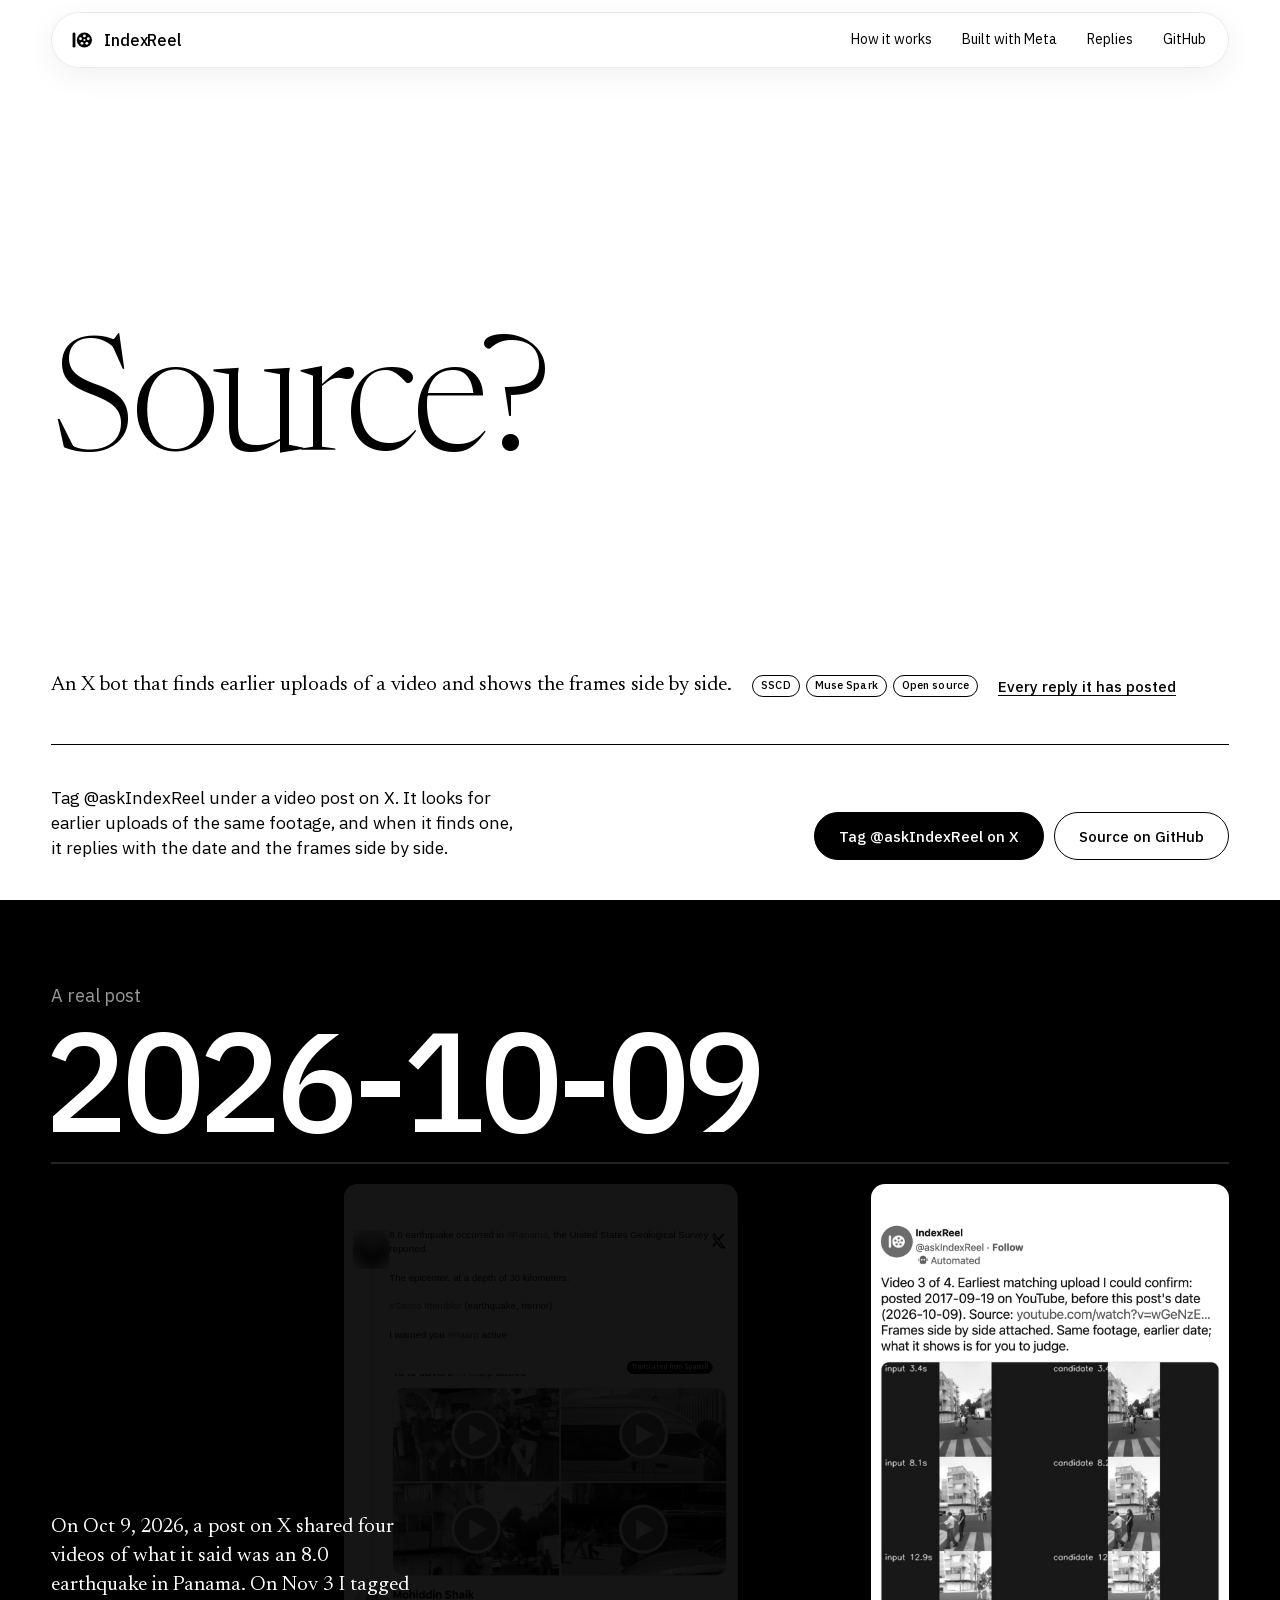
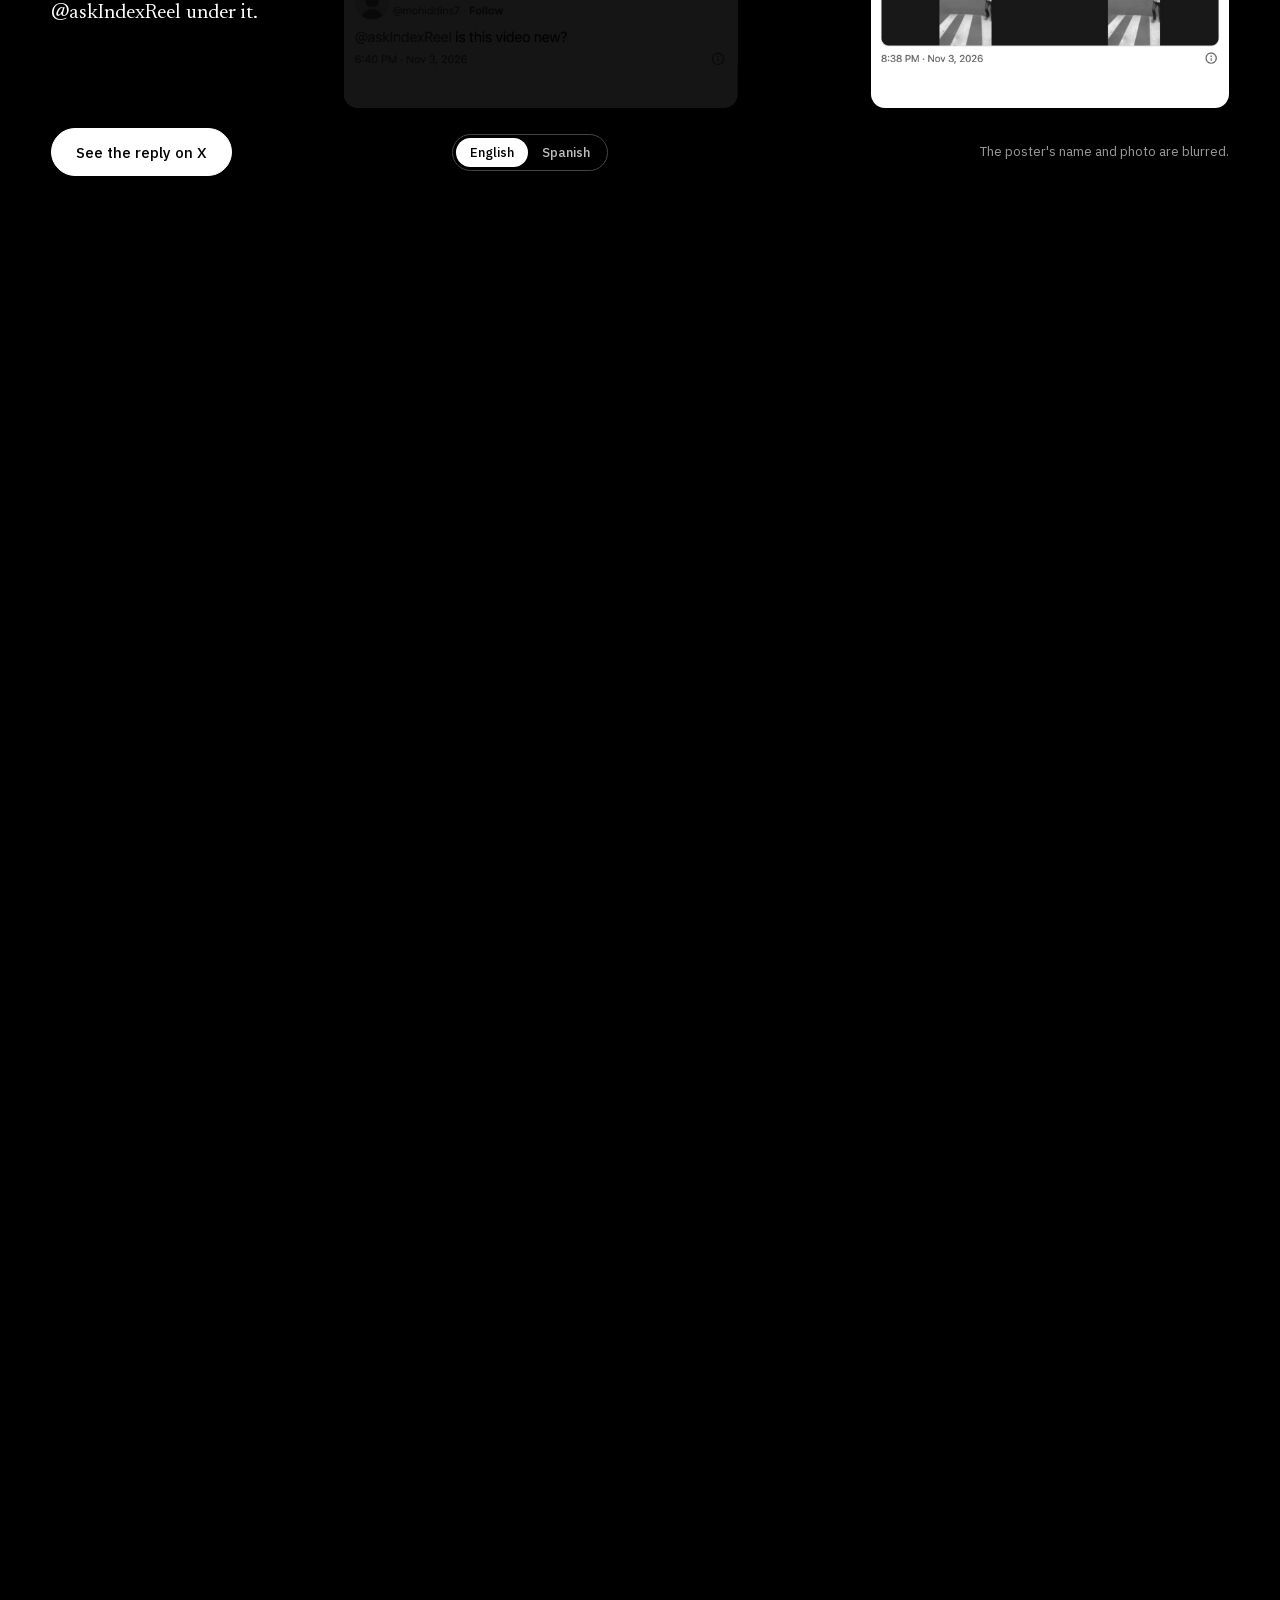
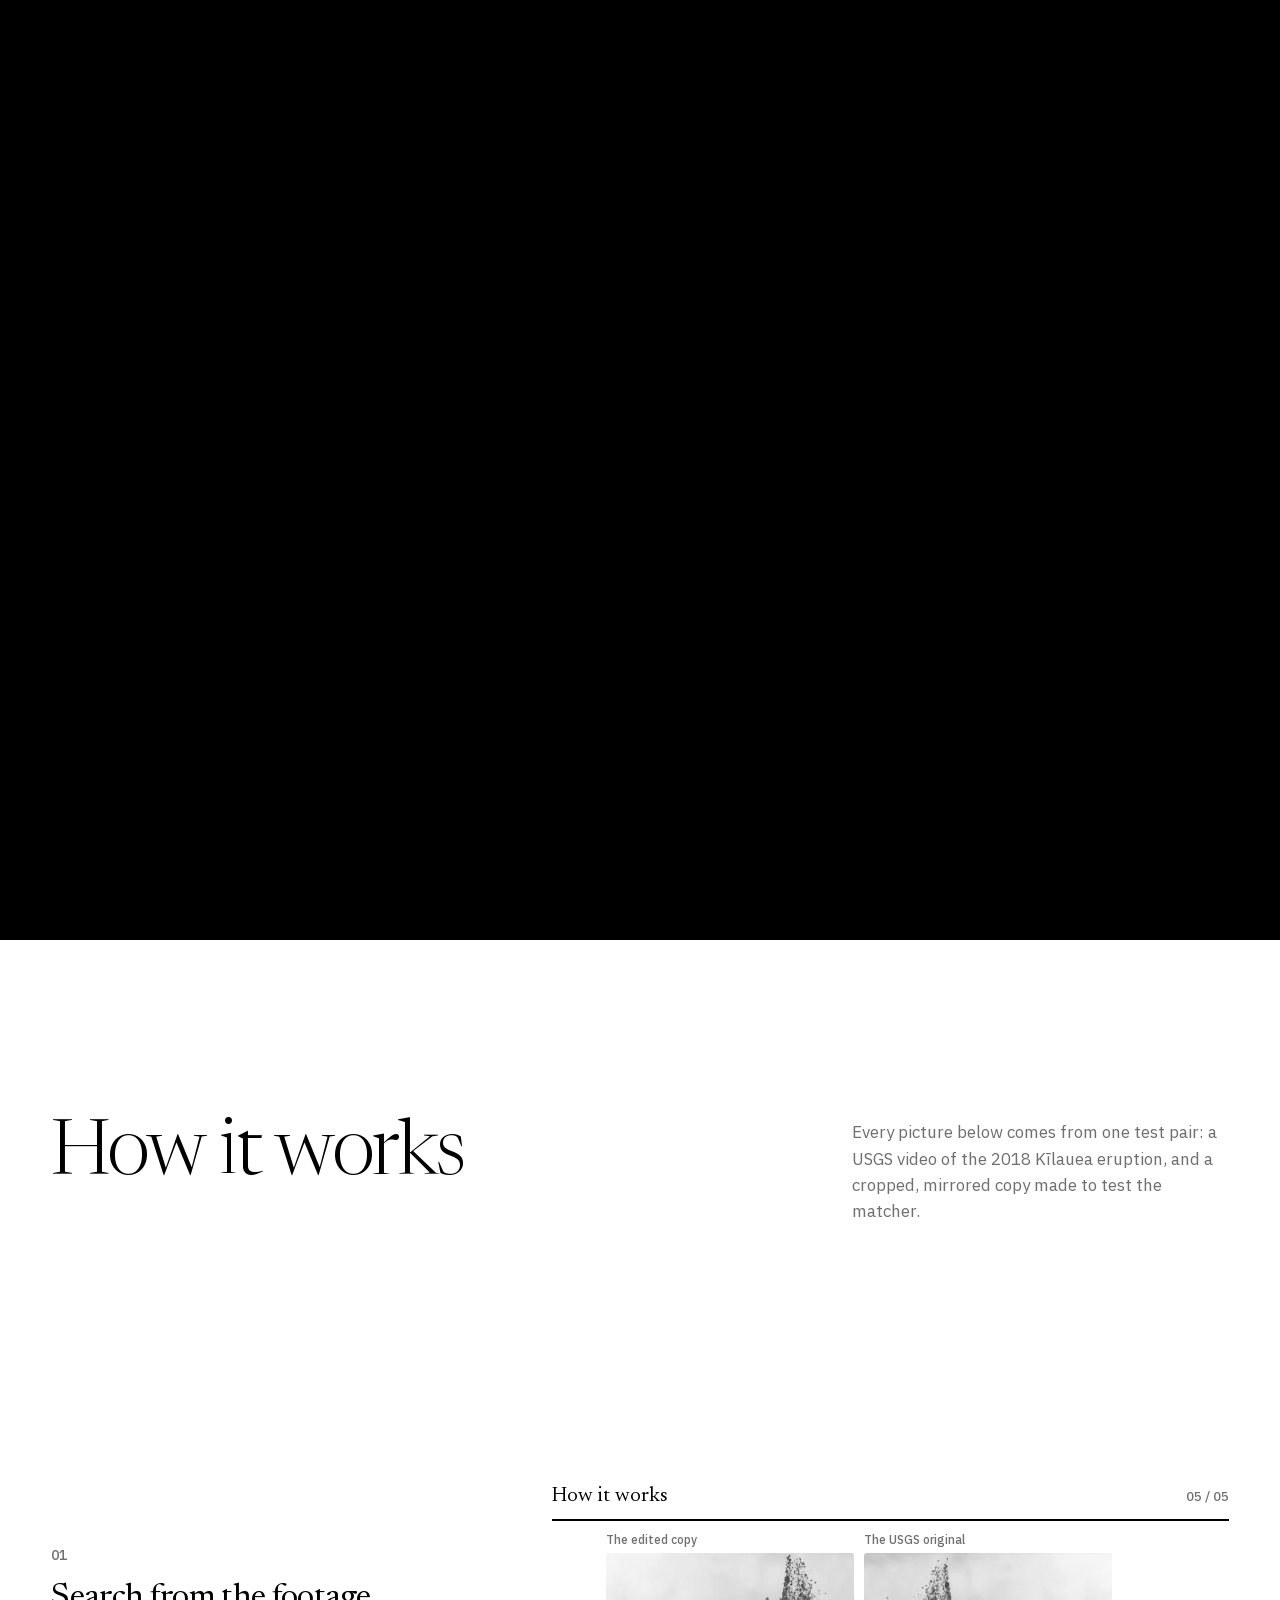
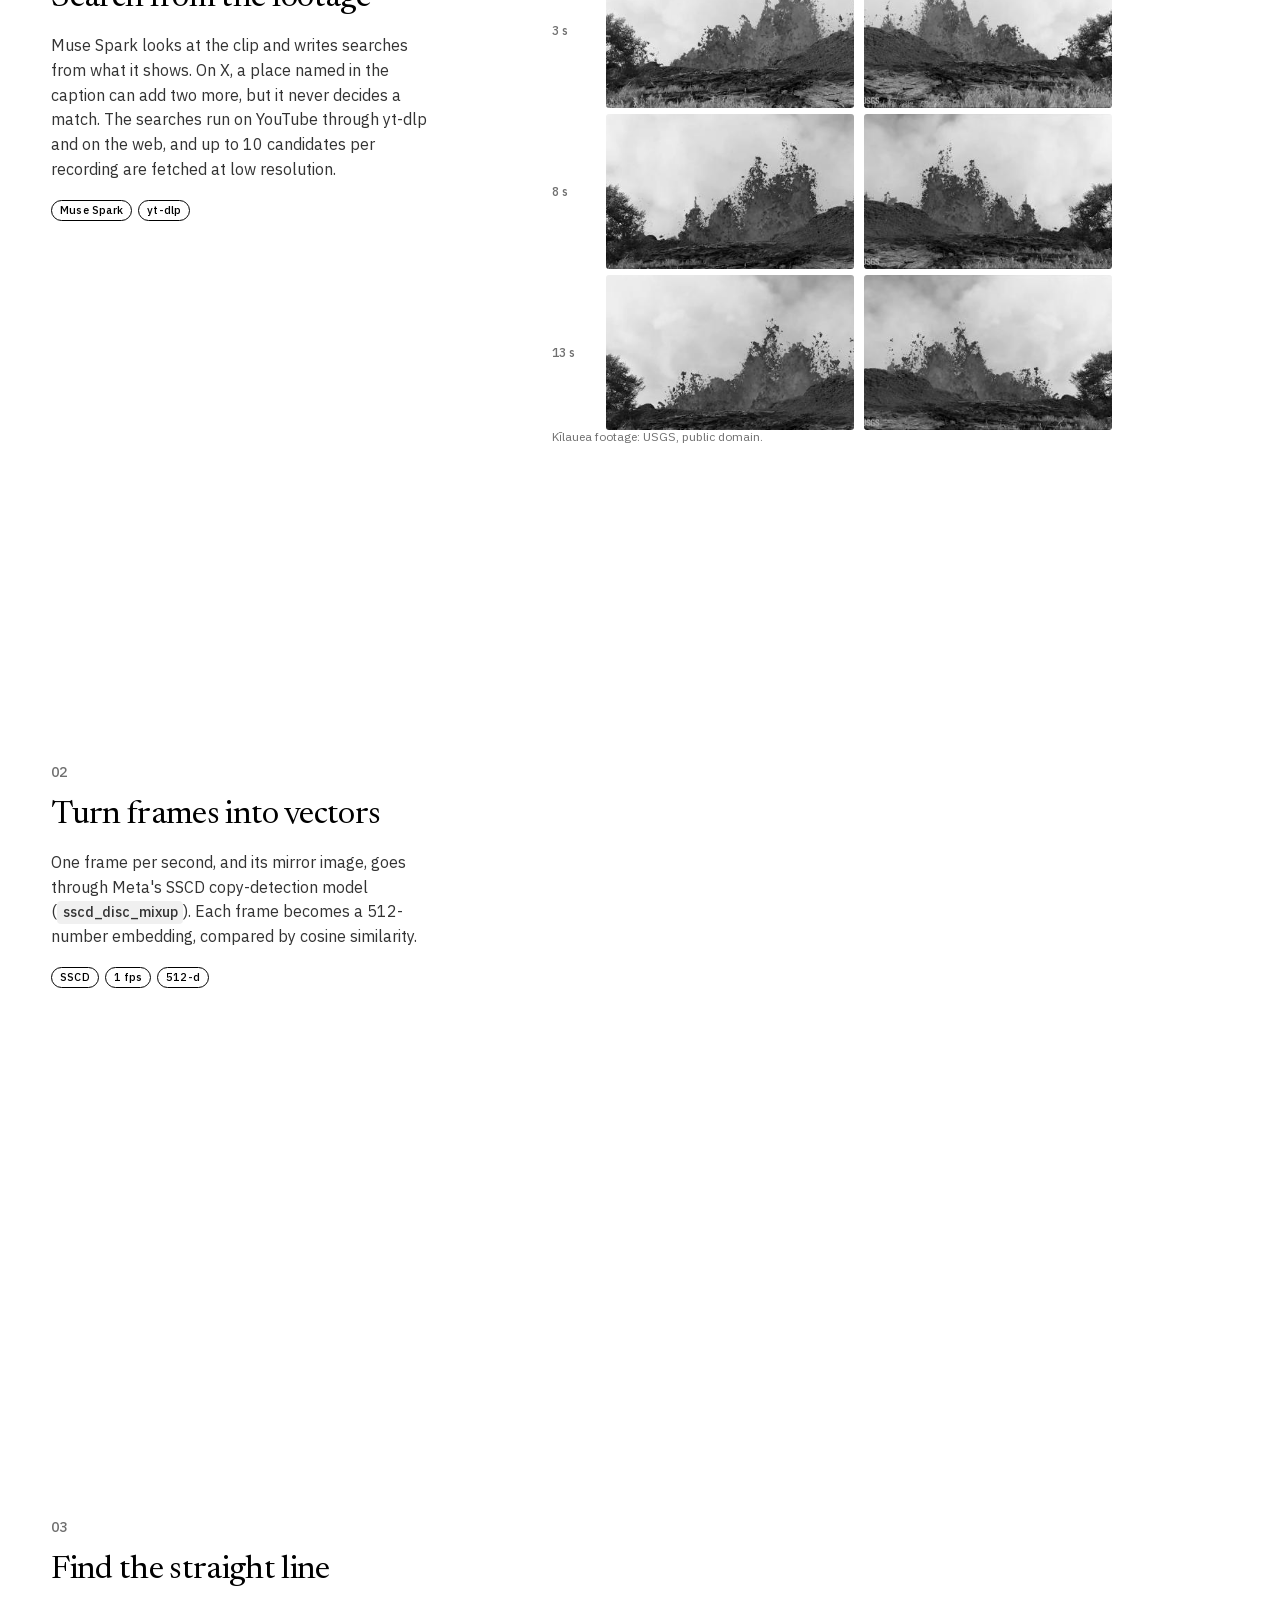
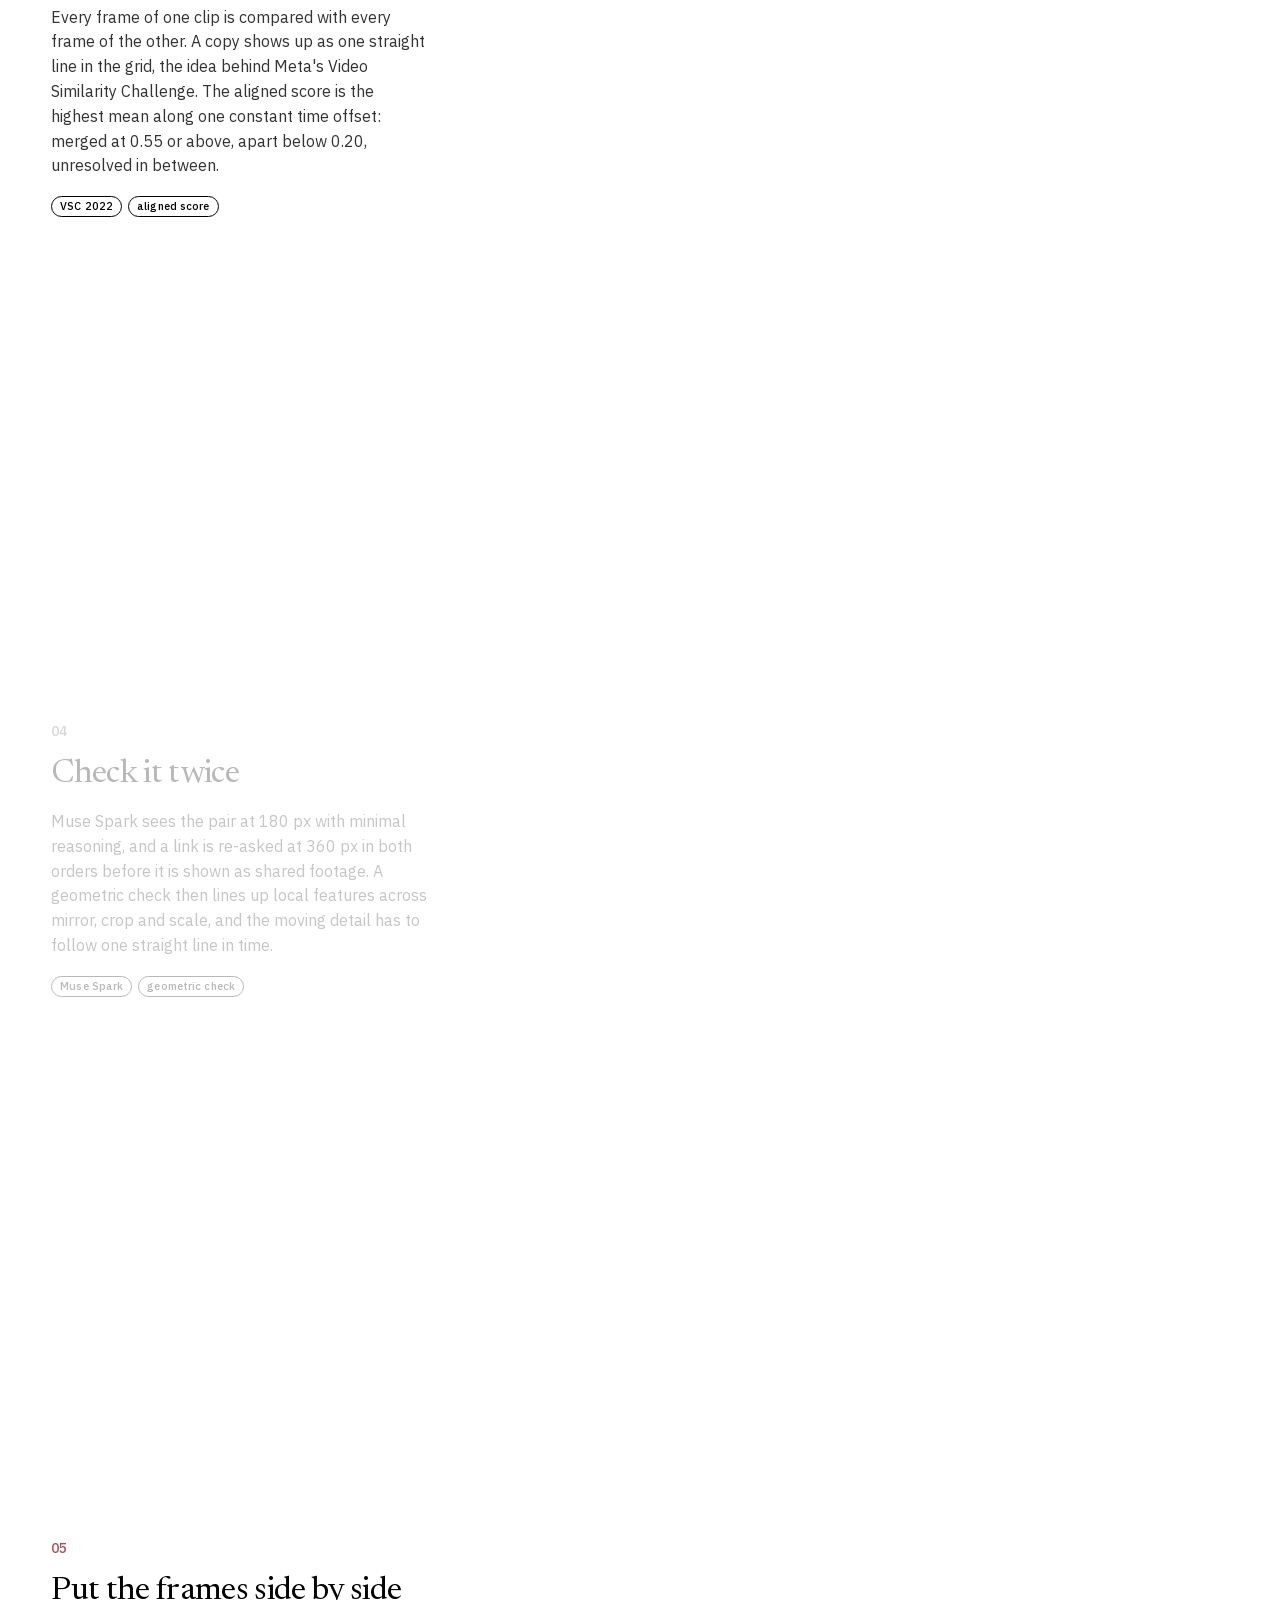
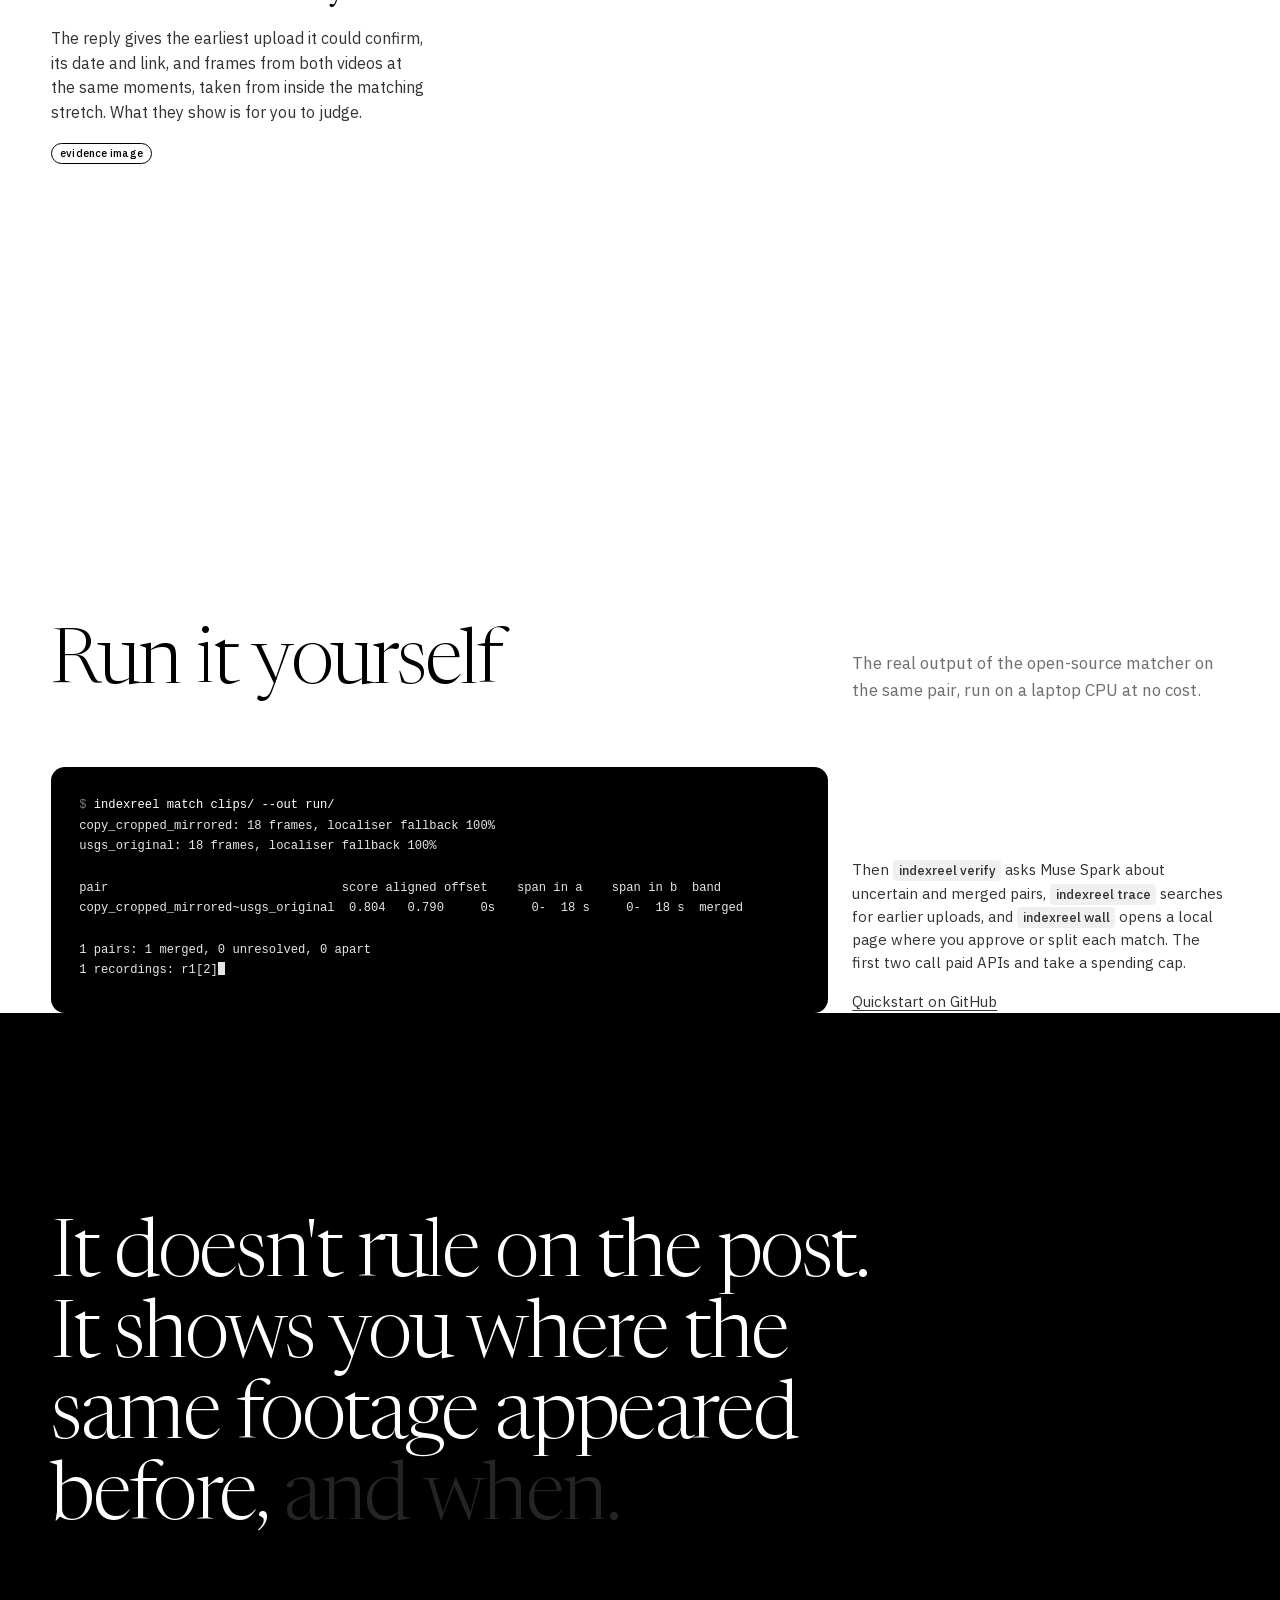
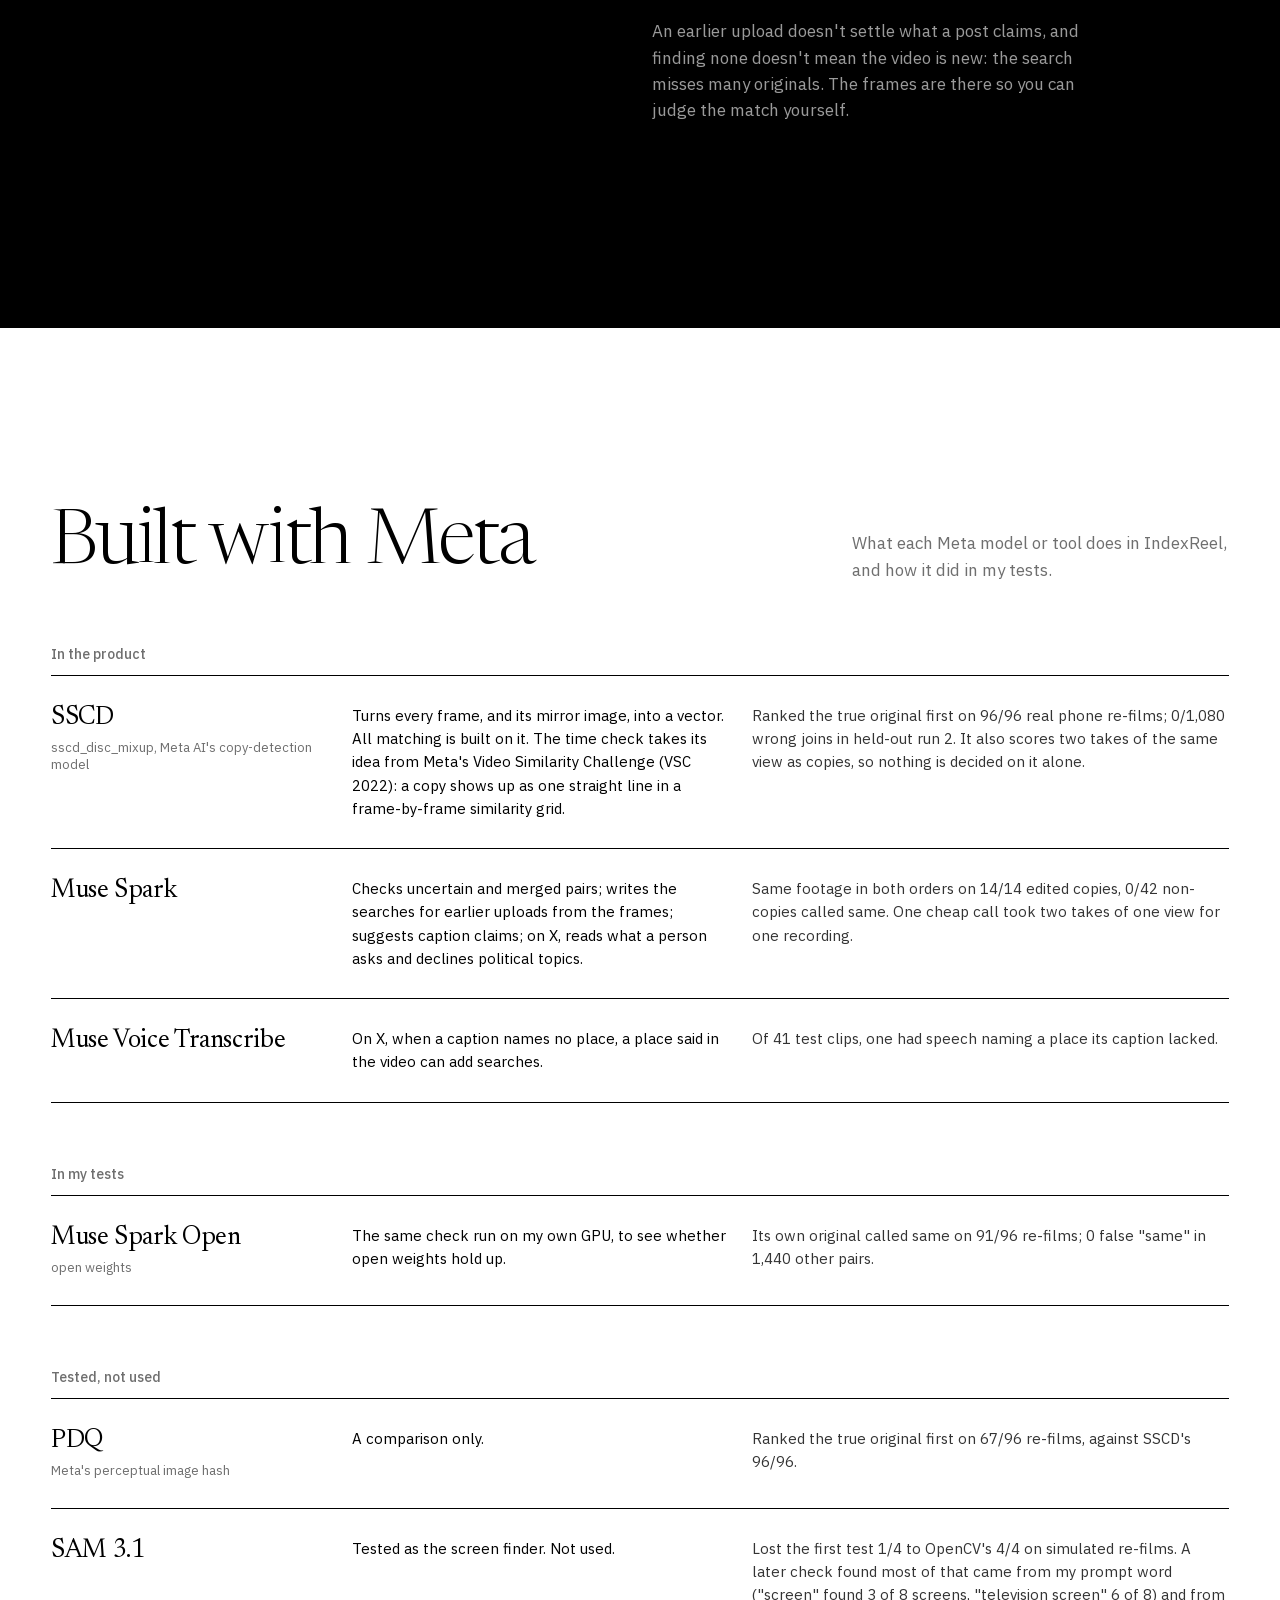
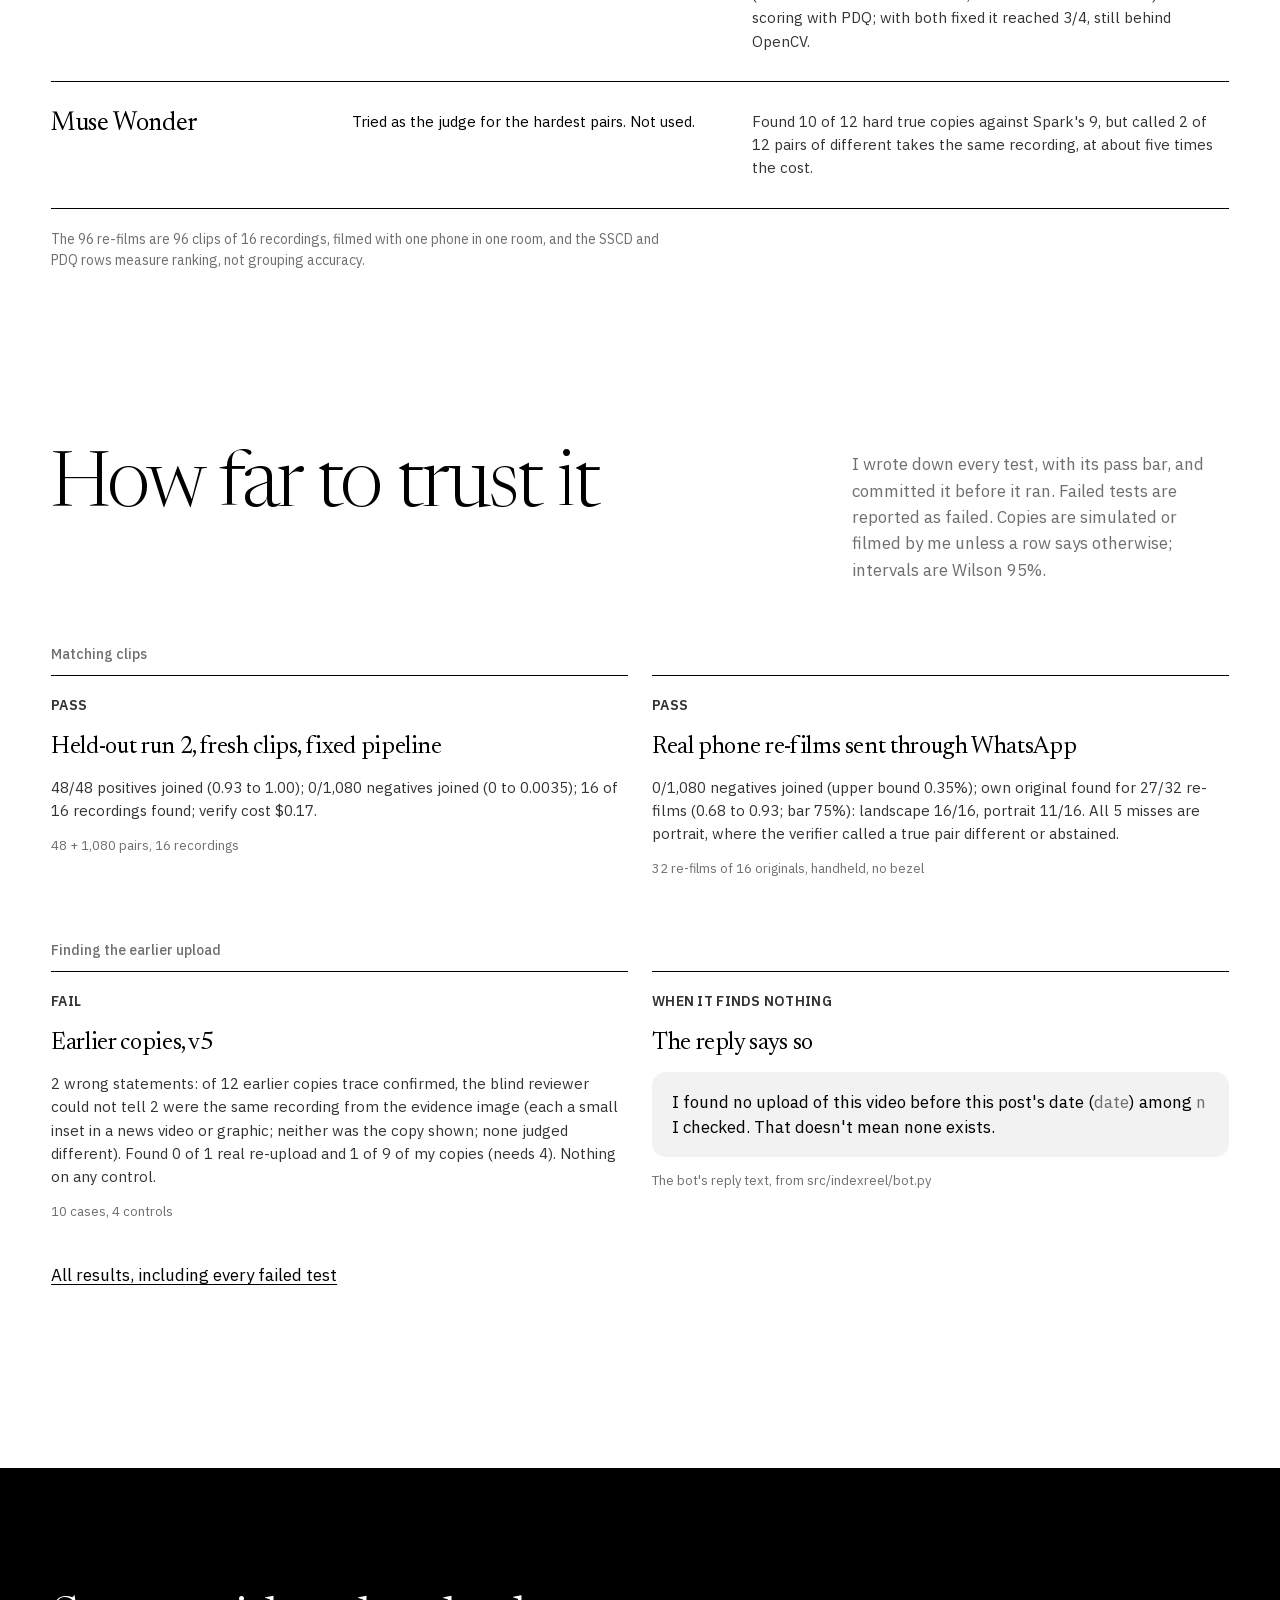
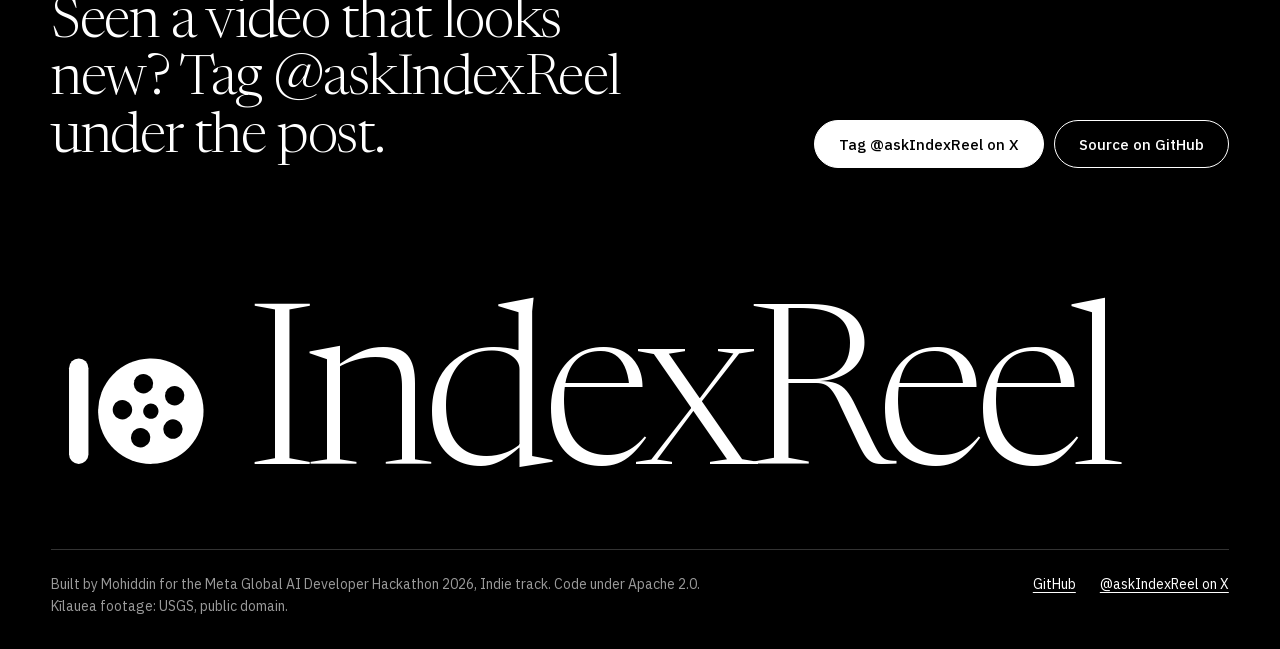
==== commit dbe5d4b3: "Site: link previews point at the Pages URL as GitHub serves it, /IndexReel/" ====
--- a/site/index.html
+++ b/site/index.html
@@ -10,8 +10,8 @@
 <meta property="og:type" content="website">
 <meta property="og:title" content="IndexReel: is this video really new?">
 <meta property="og:description" content="Tag @askIndexReel under a video post on X. It looks for earlier uploads of the same footage and replies with the date and the frames side by side.">
-<meta property="og:image" content="https://mohiddin7.github.io/indexreel/img/og.png">
-<meta property="og:url" content="https://mohiddin7.github.io/indexreel/">
+<meta property="og:image" content="https://mohiddin7.github.io/IndexReel/img/og.png">
+<meta property="og:url" content="https://mohiddin7.github.io/IndexReel/">
 <meta name="twitter:card" content="summary_large_image">
 <link rel="preload" href="fonts/newsreader-latin.woff2" as="font" type="font/woff2" crossorigin>
 <link rel="preload" href="fonts/plex-latin.woff2" as="font" type="font/woff2" crossorigin>
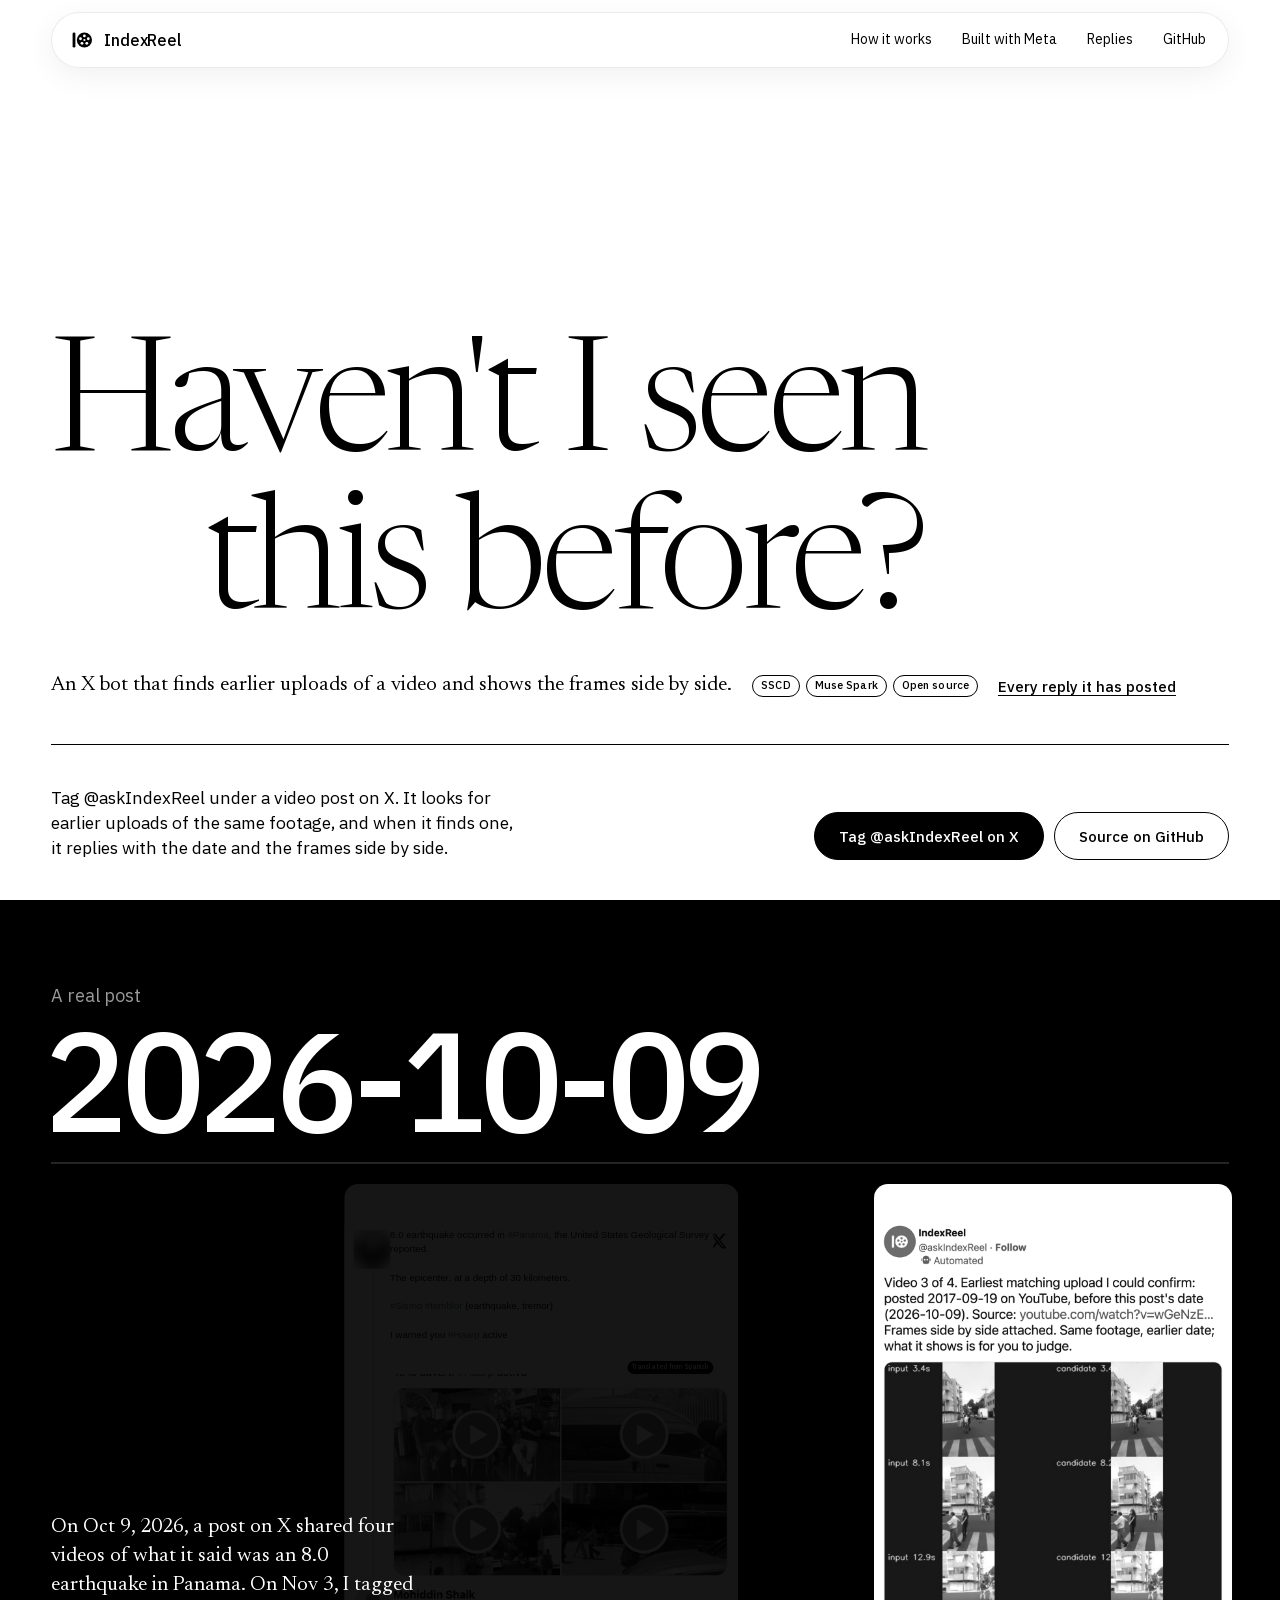
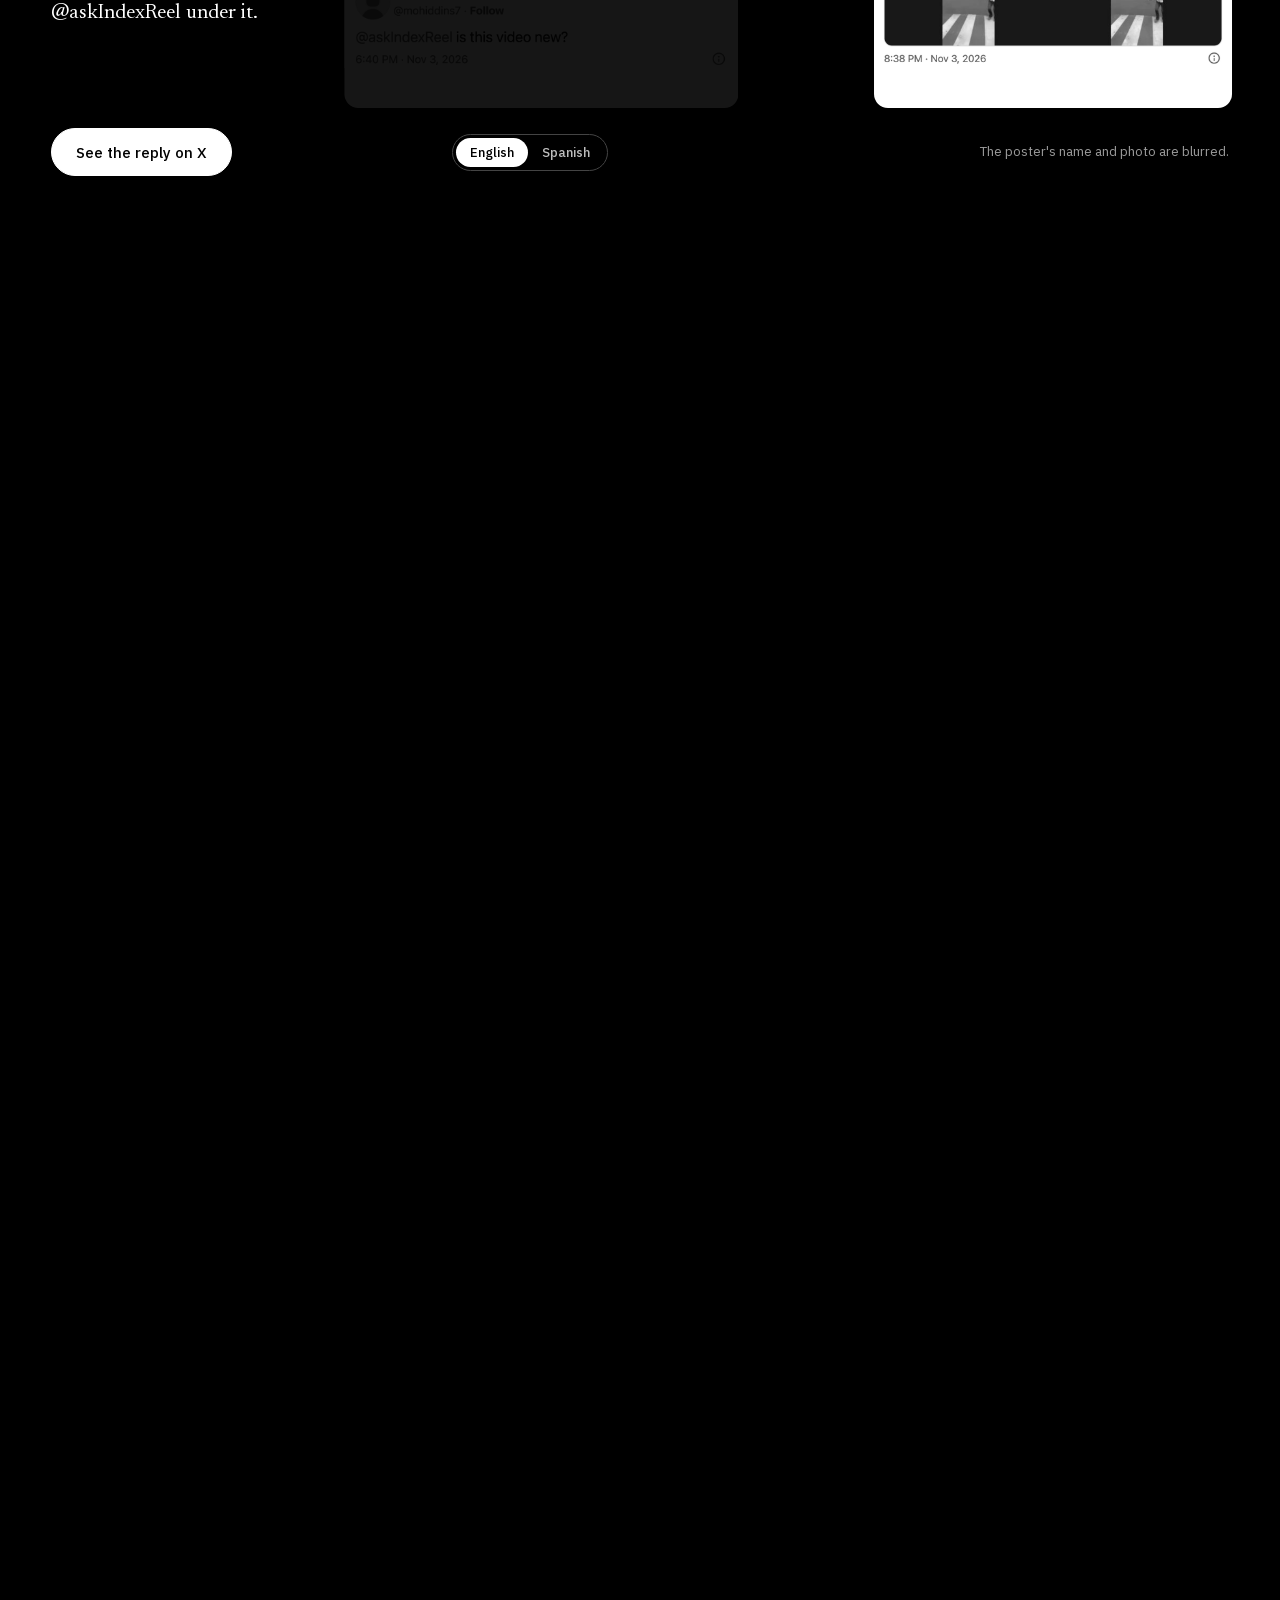
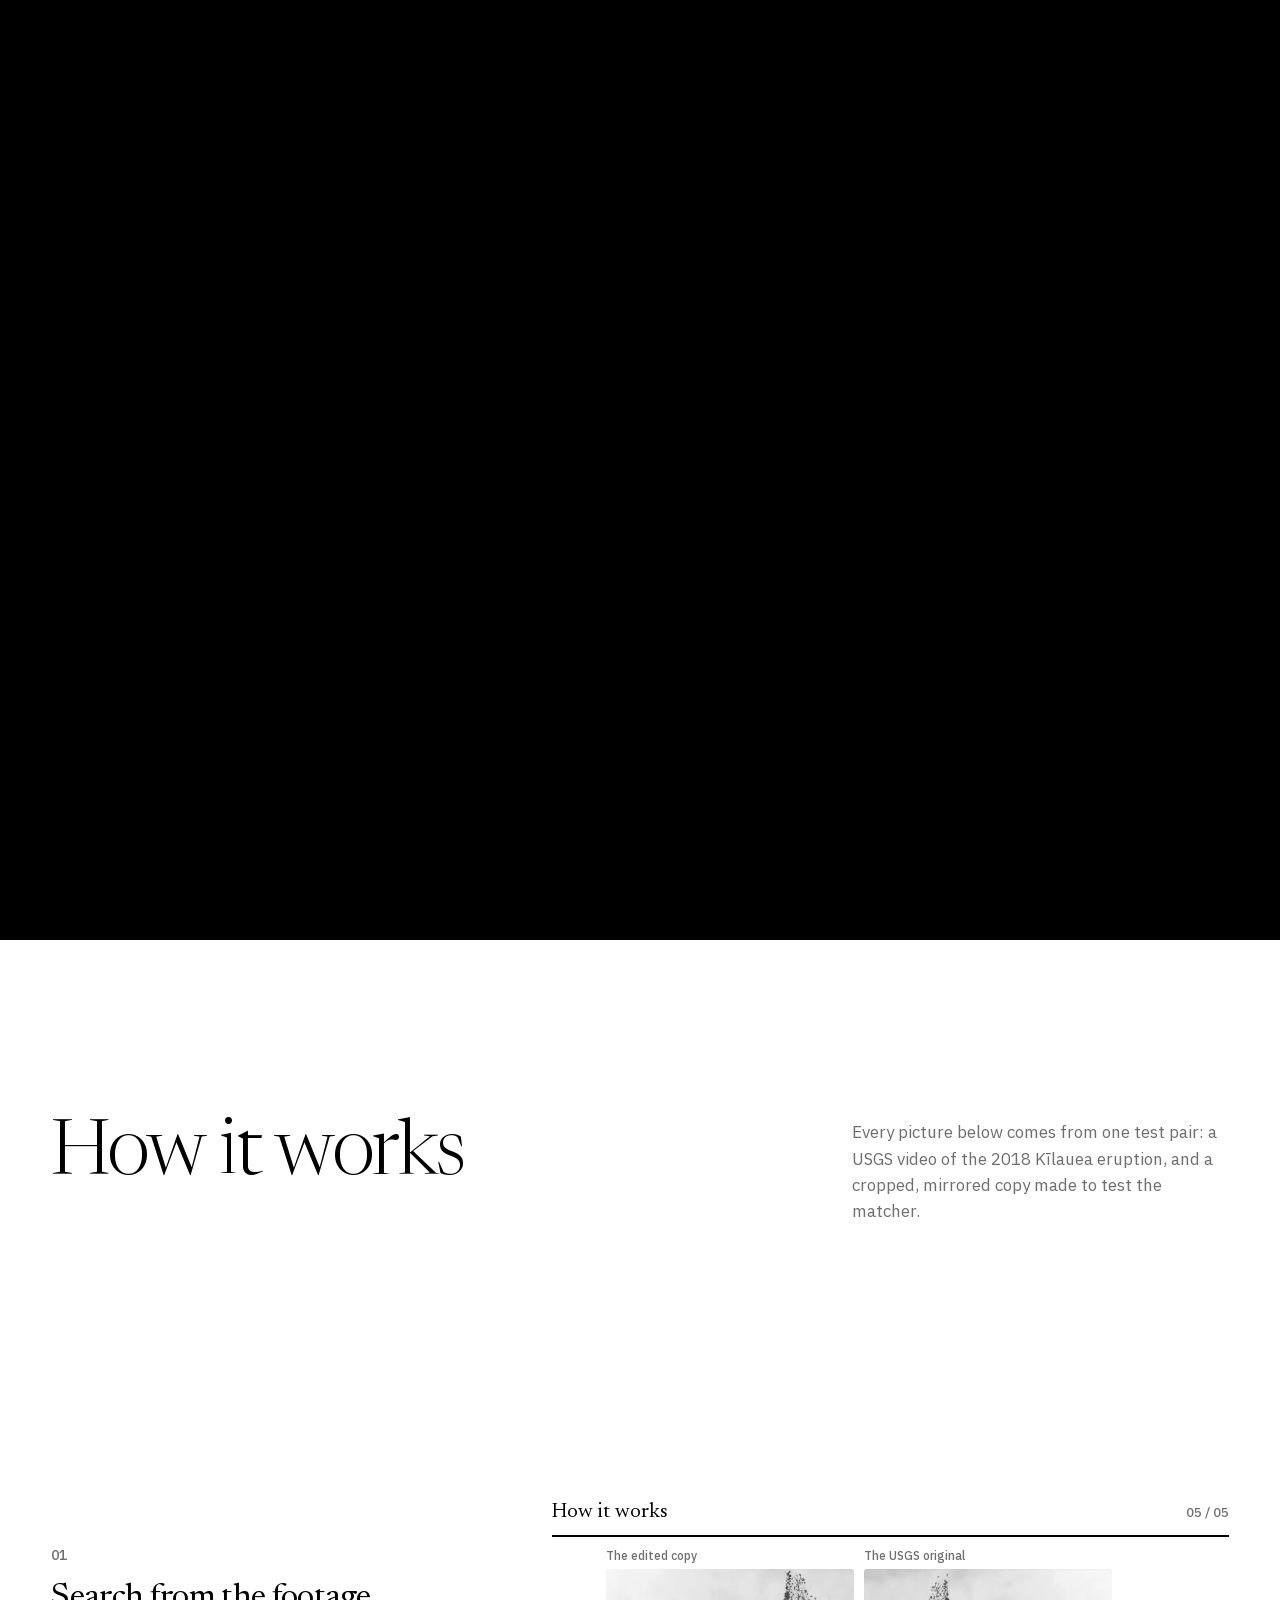
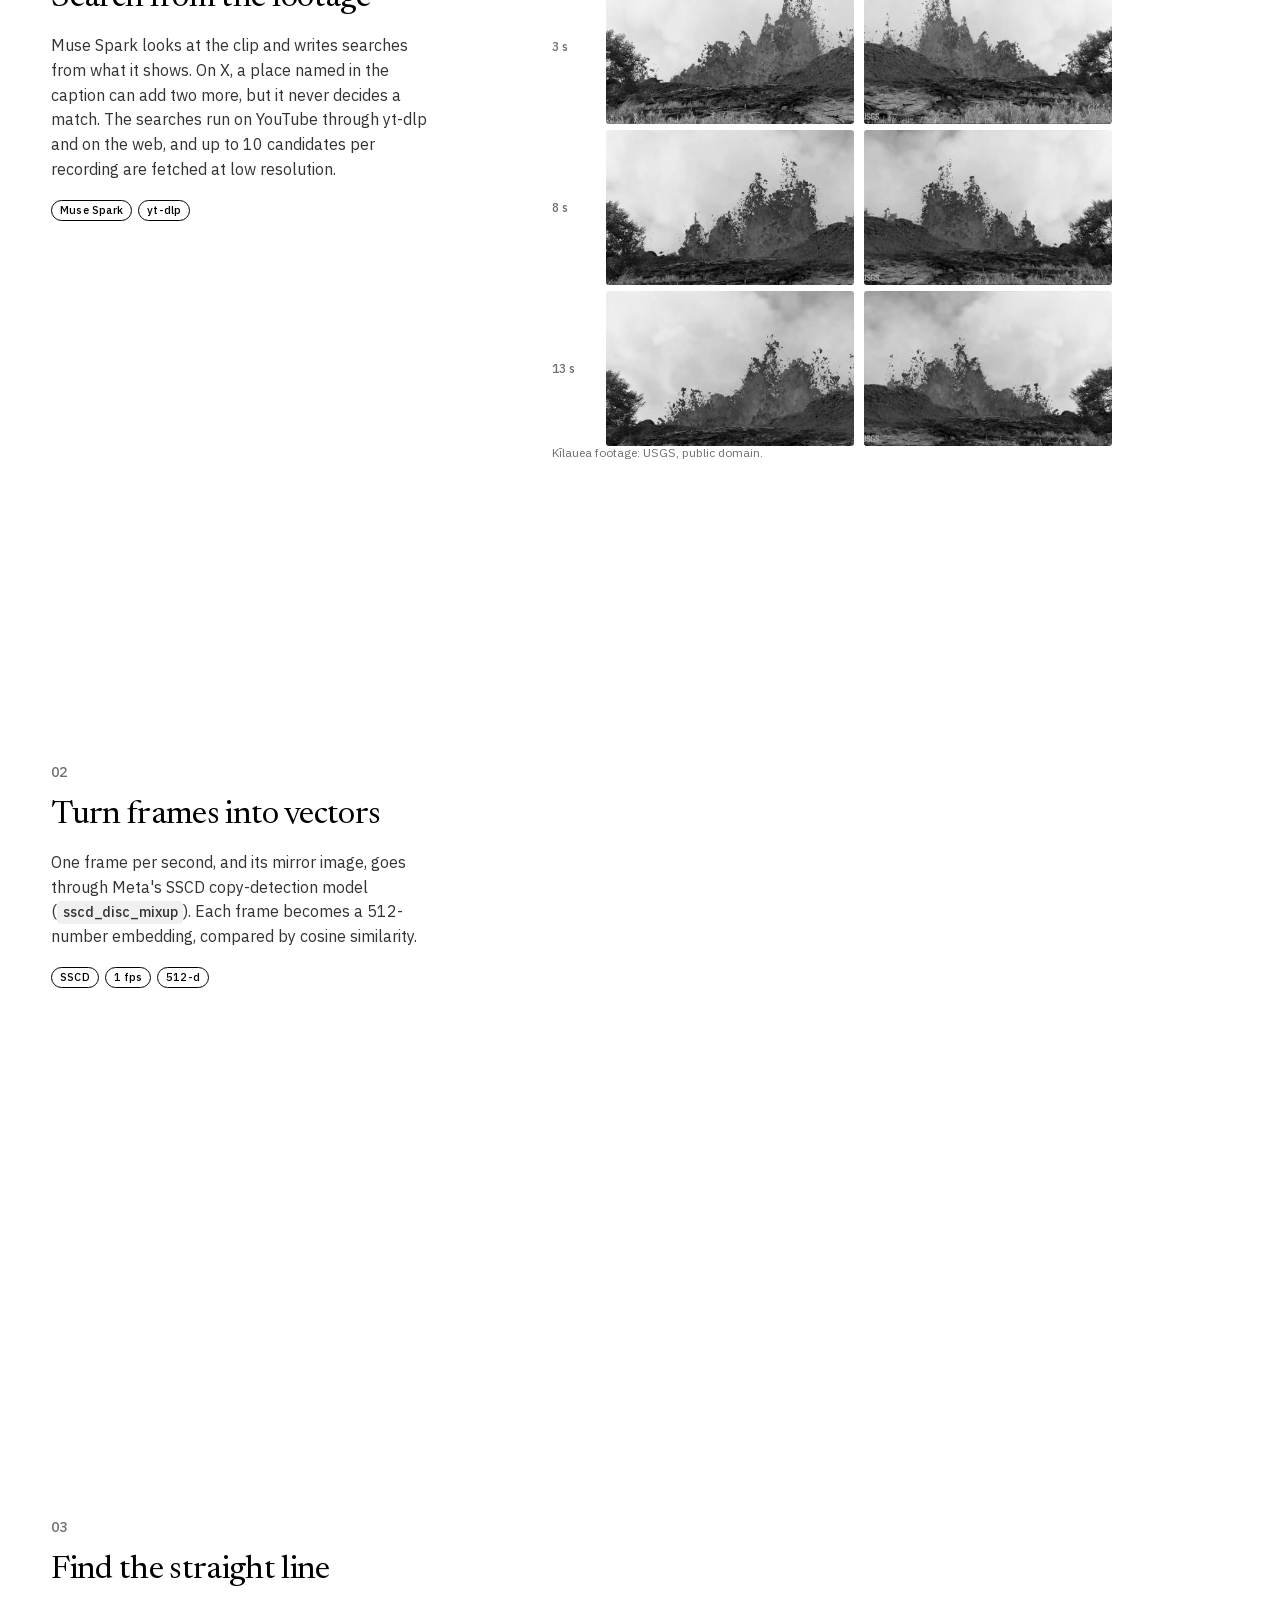
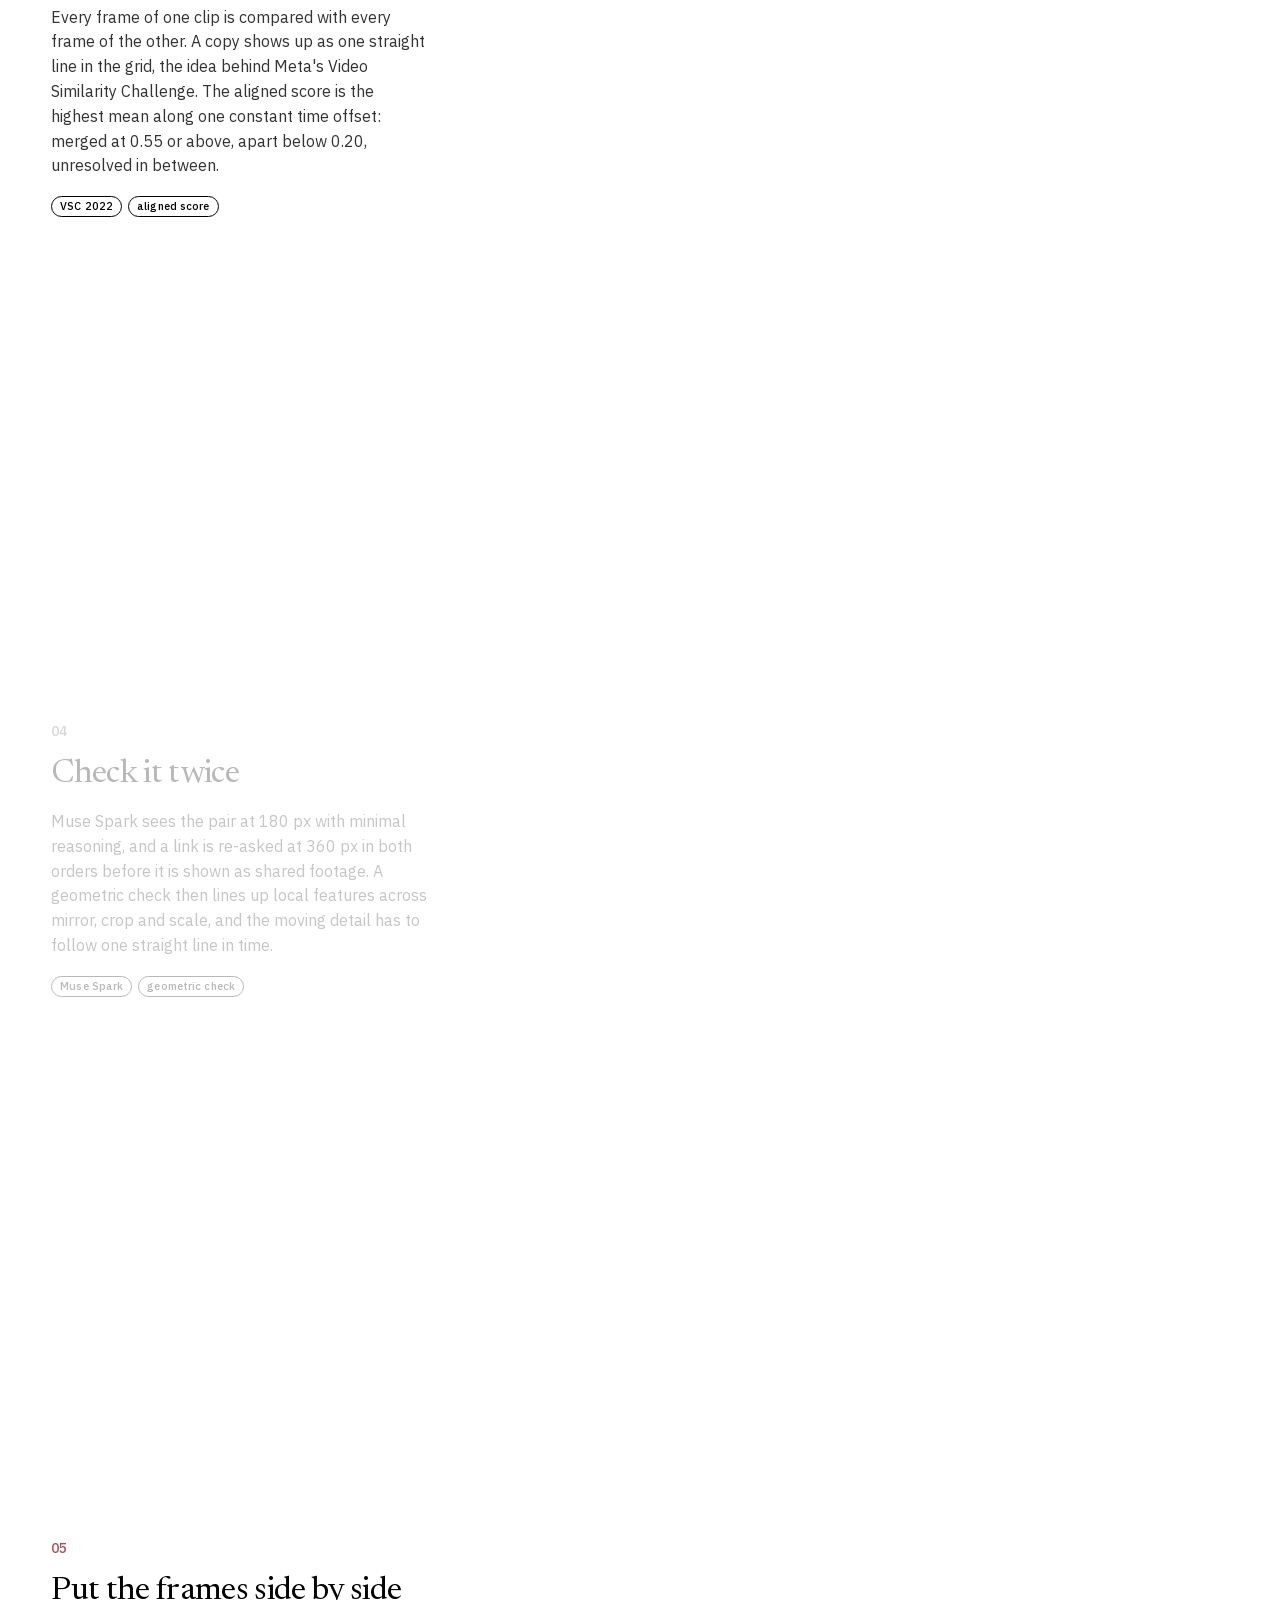
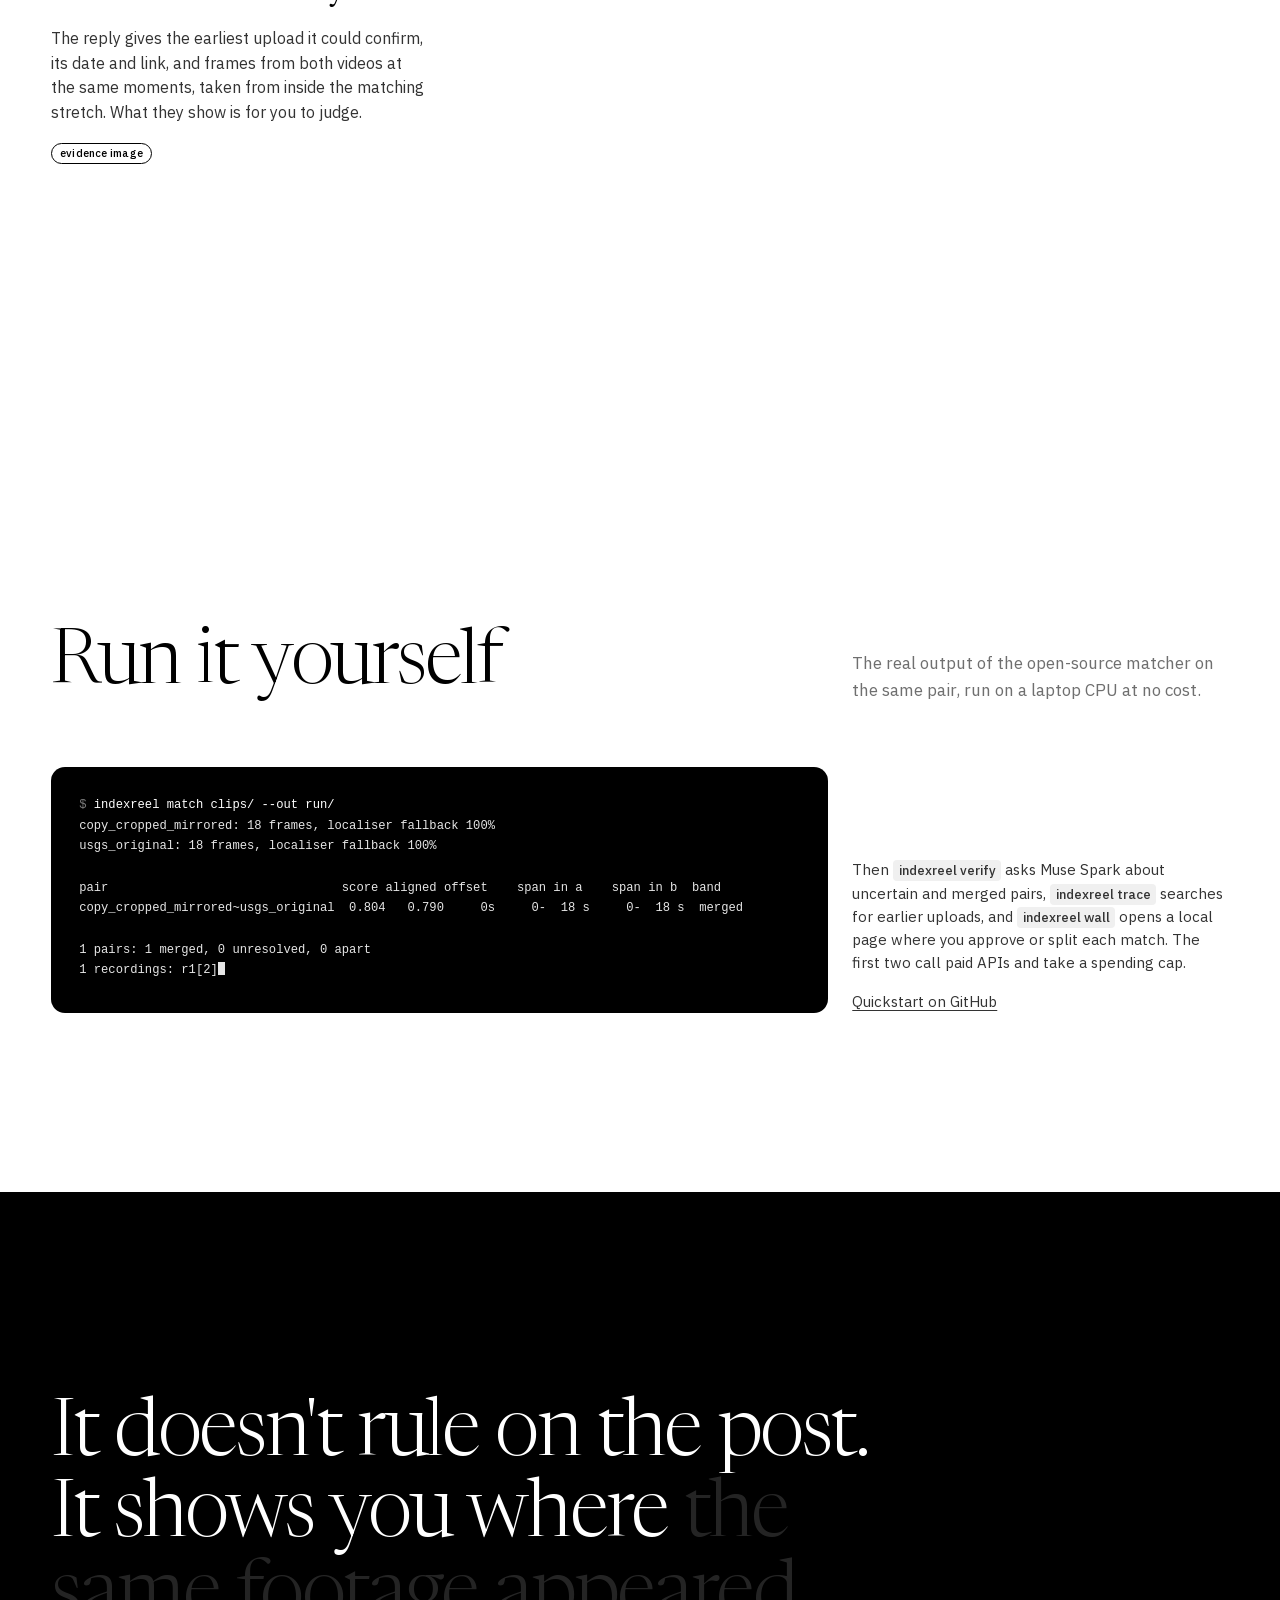
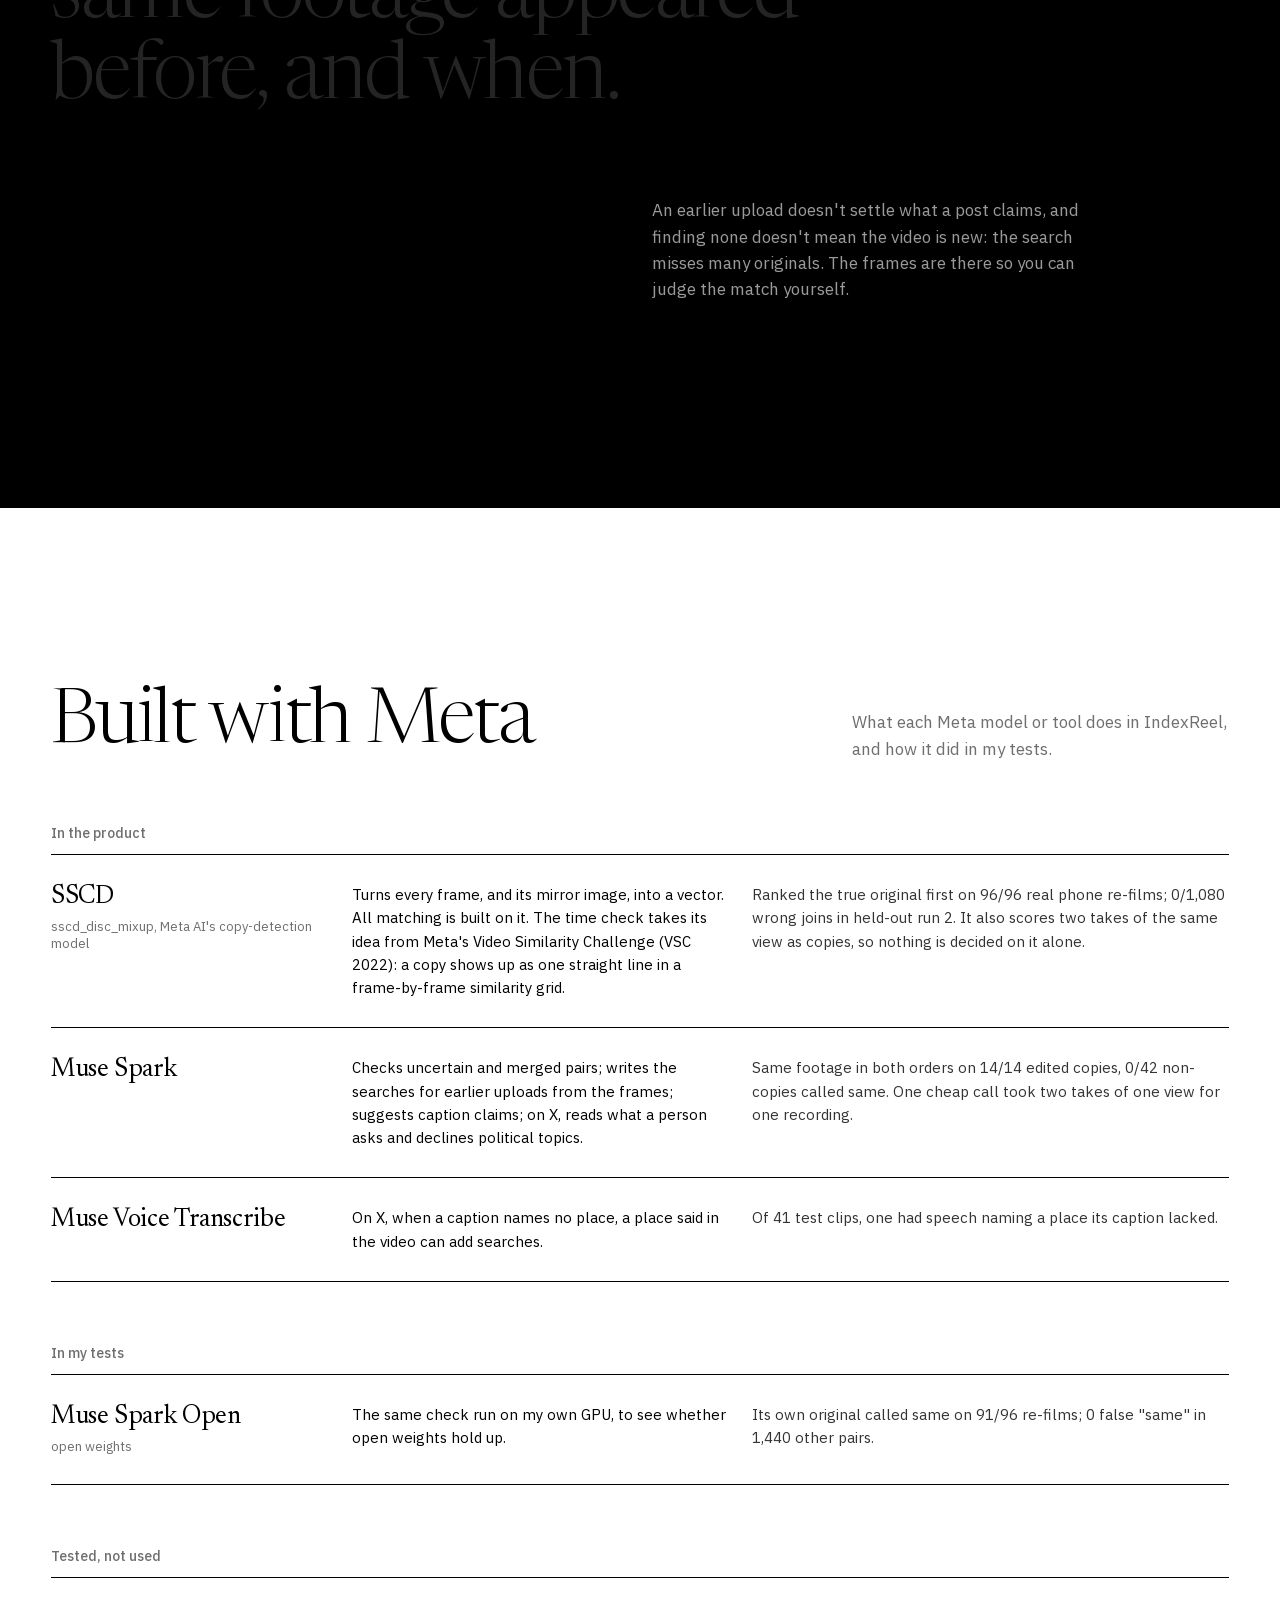
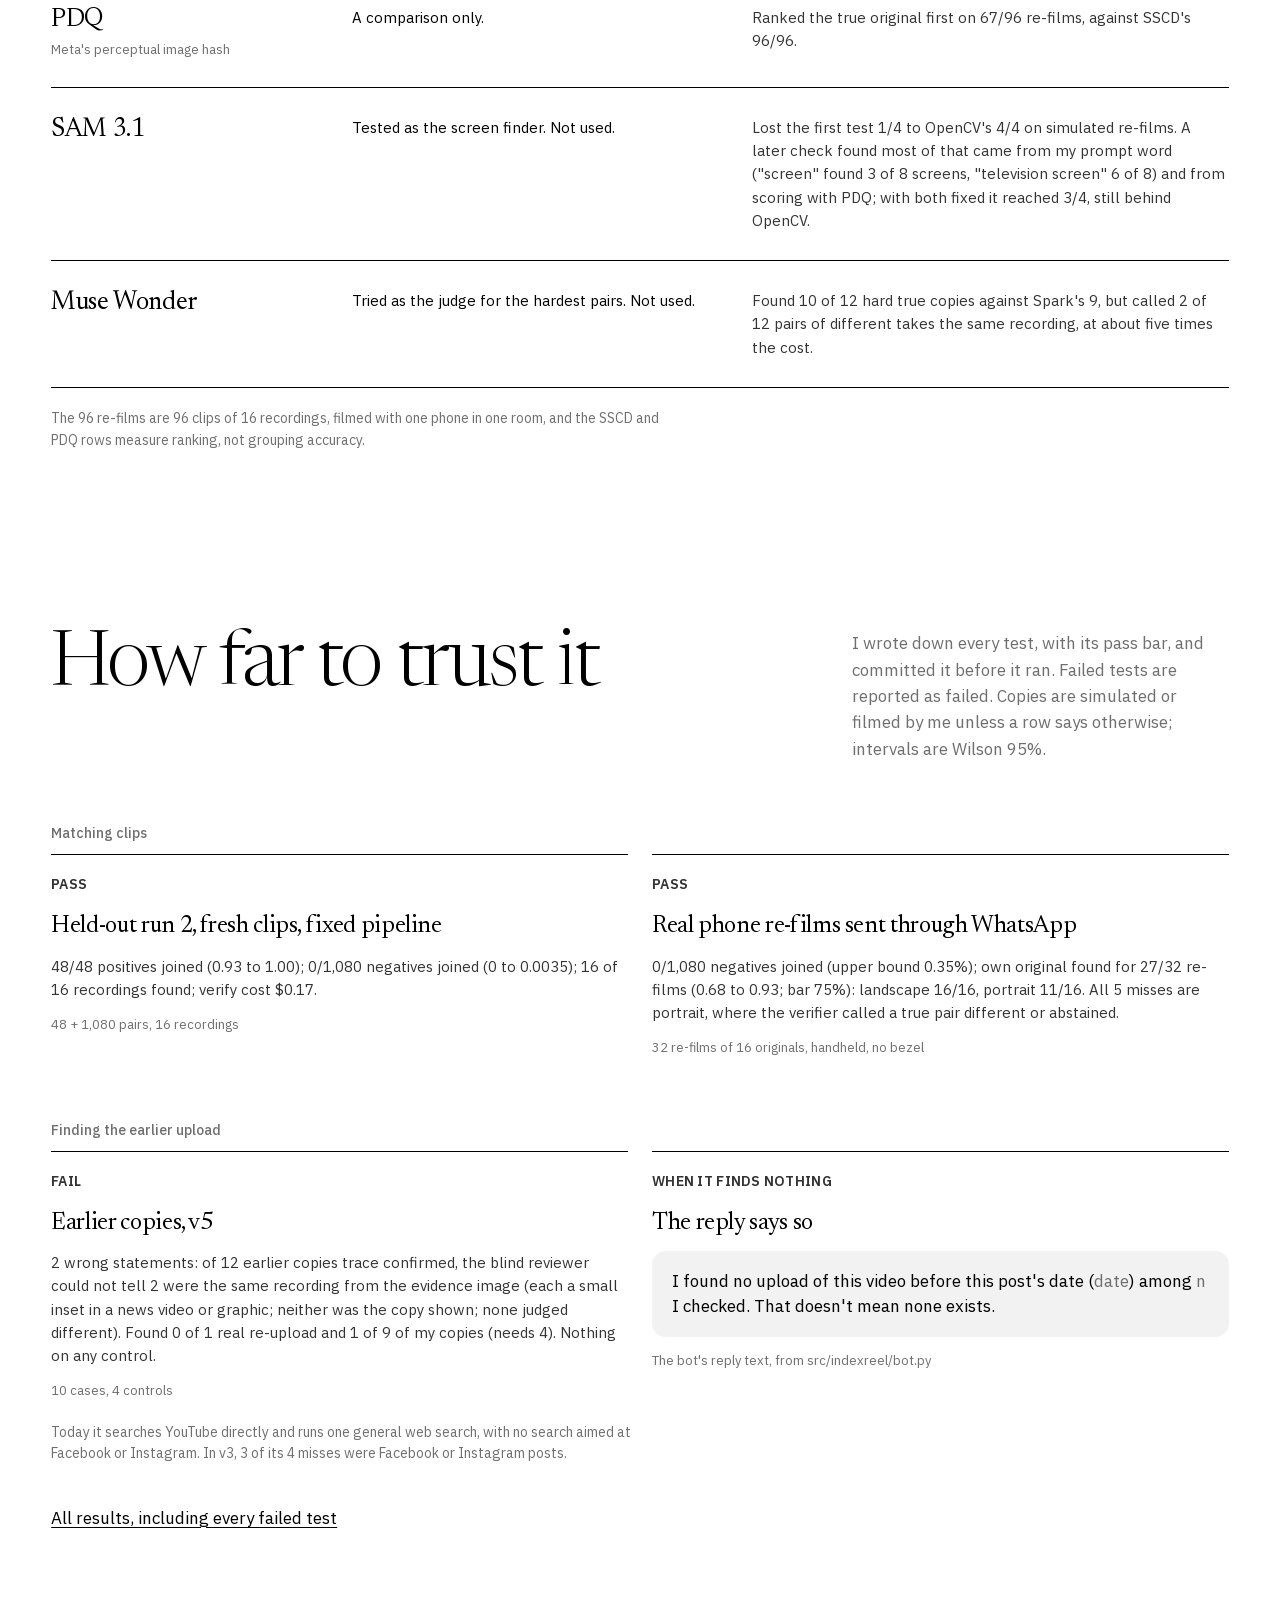
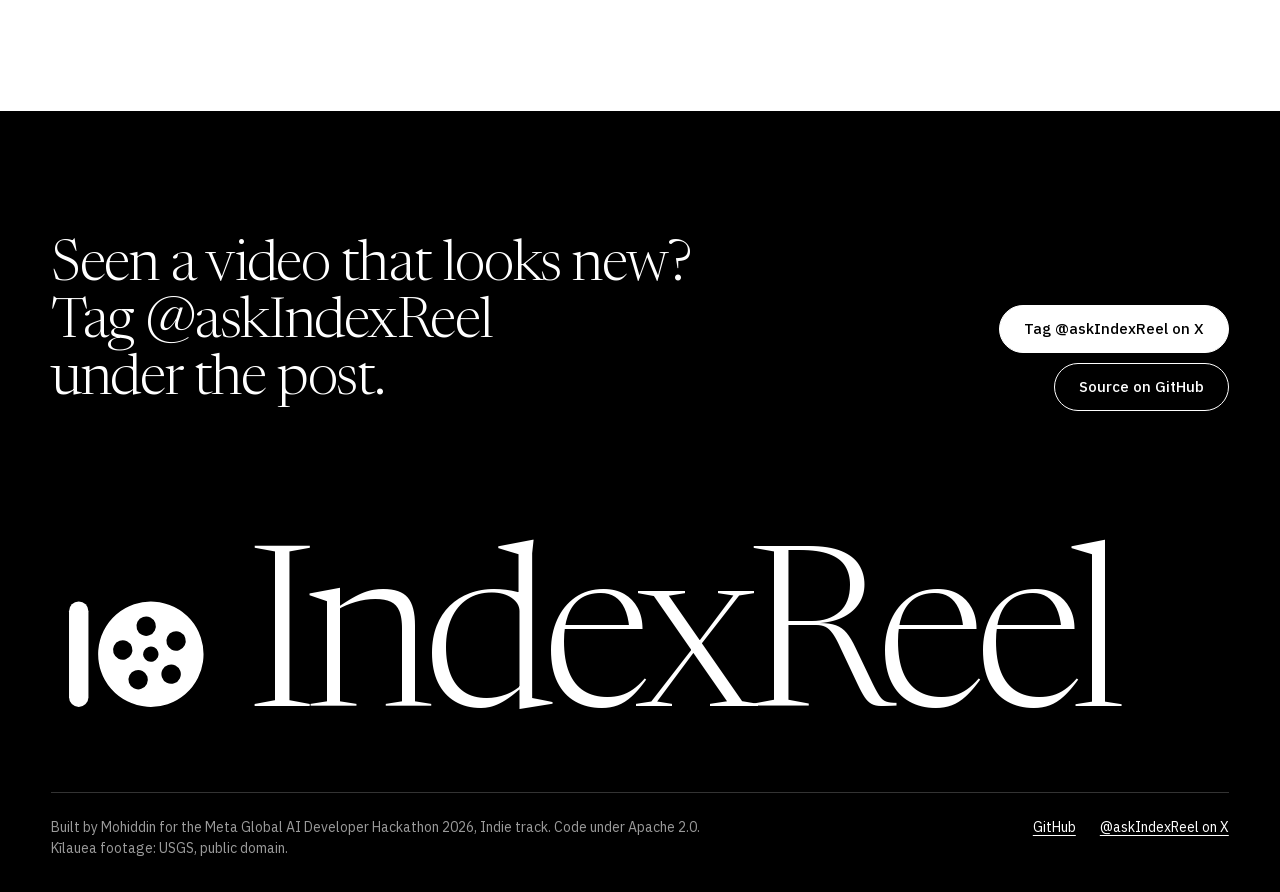
==== commit 7ca33764: "Site: the pinned How-it-works stage clears the header, more space after Run it yourself, the closing" ====
--- a/site/index.html
+++ b/site/index.html
@@ -60,7 +60,7 @@
     <div class="rw-text">
       <div class="rw-head"><h2>A real post</h2><div class="date" aria-hidden="true"><span class="dwrap"><span>2026-10-09</span><span>2017-09-19</span></span></div><div class="rule" aria-hidden="true"><i id="rule"></i></div></div>
       <div class="caps">
-        <p class="cap1">On Oct 9, 2026, a post on X shared four videos of what it said was an 8.0 earthquake in Panama. On Nov 3 I tagged @askIndexReel under it.</p>
+        <p class="cap1">On Oct 9, 2026, a post on X shared four videos of what it said was an 8.0 earthquake in Panama. On Nov 3, I tagged @askIndexReel under it.</p>
         <p class="cap2">It checked the videos in order. The third matched an earlier upload: La Nación's YouTube upload from the Sep 19, 2017 earthquake in Mexico.</p>
       </div>
     </div>
@@ -210,12 +210,13 @@
     <article class="res"><p class="v">FAIL</p><h3>Earlier copies, v5</h3><p>2 wrong statements: of 12 earlier copies trace confirmed, the blind reviewer could not tell 2 were the same recording from the evidence image (each a small inset in a news video or graphic; neither was the copy shown; none judged different). Found 0 of 1 real re-upload and 1 of 9 of my copies (needs 4). Nothing on any control.</p><p class="n">10 cases, 4 controls</p></article>
     <article class="res miss"><p class="v">WHEN IT FINDS NOTHING</p><h3>The reply says so</h3><blockquote>I found no upload of this video before this post's date (<i>date</i>) among <i>n</i> I checked. That doesn't mean none exists.</blockquote><p class="n">The bot's reply text, from src/indexreel/bot.py</p></article>
   </div>
+  <p class="fine">Today it searches YouTube directly and runs one general web search, with no search aimed at Facebook or Instagram. In v3, 3 of its 4 misses were Facebook or Instagram posts.</p>
   <p class="after"><a href="https://github.com/mohiddin7/indexreel#results">All results, including every failed test</a></p>
 </section>
 
 <section class="close ink" aria-label="Try it">
   <div class="ask">
-    <p>Seen a video that looks new? Tag @askIndexReel under the post.</p>
+    <p>Seen a video that looks new?<br>Tag @askIndexReel<br>under the post.</p>
     <div class="cta"><a class="btn solid" href="https://x.com/askIndexReel">Tag @askIndexReel on X</a><a class="btn" href="https://github.com/mohiddin7/indexreel">Source on GitHub</a></div>
   </div>
   <div class="wordmark" aria-hidden="true">
--- a/site/style.css
+++ b/site/style.css
@@ -115,7 +115,7 @@
 .step p{font-size:1rem;max-width:44ch;color:#333}
 .step .tags{display:flex;flex-wrap:wrap;gap:6px;margin-top:18px}
 code{font:500 .875em/1 var(--sans);background:#f0f0f0;padding:.15em .4em;border-radius:4px}
-.stage{grid-column:6/13;position:sticky;top:0;height:100svh;display:flex;flex-direction:column;justify-content:center;padding:84px 0 28px}
+.stage{grid-column:6/13;position:sticky;top:0;height:100svh;display:flex;flex-direction:column;justify-content:center;padding:116px 0 28px}
 .stage-top{display:flex;justify-content:space-between;align-items:baseline;margin-bottom:12px;font:400 clamp(1.25rem,1.6vw,1.625rem)/1 var(--serif)}
 .stage-top .count{font:500 .8125rem/1 var(--sans);color:var(--grey);font-variant-numeric:tabular-nums}
 .prog{height:2px;background:#e6e6e6;margin-bottom:28px}
@@ -157,7 +157,7 @@
 .credit{margin-top:14px;font-size:.75rem;color:var(--grey)}
 
 /* run it: the real command and its real output */
-.run{display:grid;grid-template-columns:repeat(12,1fr);gap:24px;padding:0 var(--gut)}
+.run{display:grid;grid-template-columns:repeat(12,1fr);gap:24px;padding:0 var(--gut) clamp(120px,14vw,200px)}
 .term{grid-column:1/9;background:var(--ink);color:#e6e6e6;border-radius:14px;padding:28px 28px 32px;overflow-x:auto}
 .term pre .ol{visibility:visible}
 .term pre{font:400 clamp(.75rem,.95vw,.9375rem)/1.7 ui-monospace,"SF Mono",Menlo,monospace}
@@ -201,8 +201,8 @@
 /* close */
 .close{margin-top:clamp(120px,14vw,200px);padding:clamp(80px,10vw,140px) var(--gut) 32px}
 .close .ask{display:grid;grid-template-columns:repeat(12,1fr);gap:24px;align-items:end}
-.close .ask p{grid-column:1/7;font:300 clamp(2rem,4.4vw,4.5rem)/1.02 var(--serif);letter-spacing:-.025em}
-.close .ask .cta{grid-column:8/13;display:flex;flex-wrap:wrap;gap:10px;justify-content:flex-end}
+.close .ask p{grid-column:1/9;font:300 clamp(2rem,4.4vw,4.5rem)/1.02 var(--serif);letter-spacing:-.025em;text-wrap:balance}
+.close .ask .cta{grid-column:9/13;display:flex;flex-wrap:wrap;gap:10px;justify-content:flex-end}
 .wordmark{display:flex;align-items:center;gap:2.4vw;margin-top:clamp(96px,12vw,180px);font:300 clamp(4rem,17.5vw,22rem)/.8 var(--serif);letter-spacing:-.05em}
 .wordmark svg{width:13vw;height:13vw;flex:none}
 .foot{display:grid;grid-template-columns:repeat(12,1fr);gap:24px;margin-top:48px;padding-top:24px;border-top:1px solid #333;font-size:.875rem}
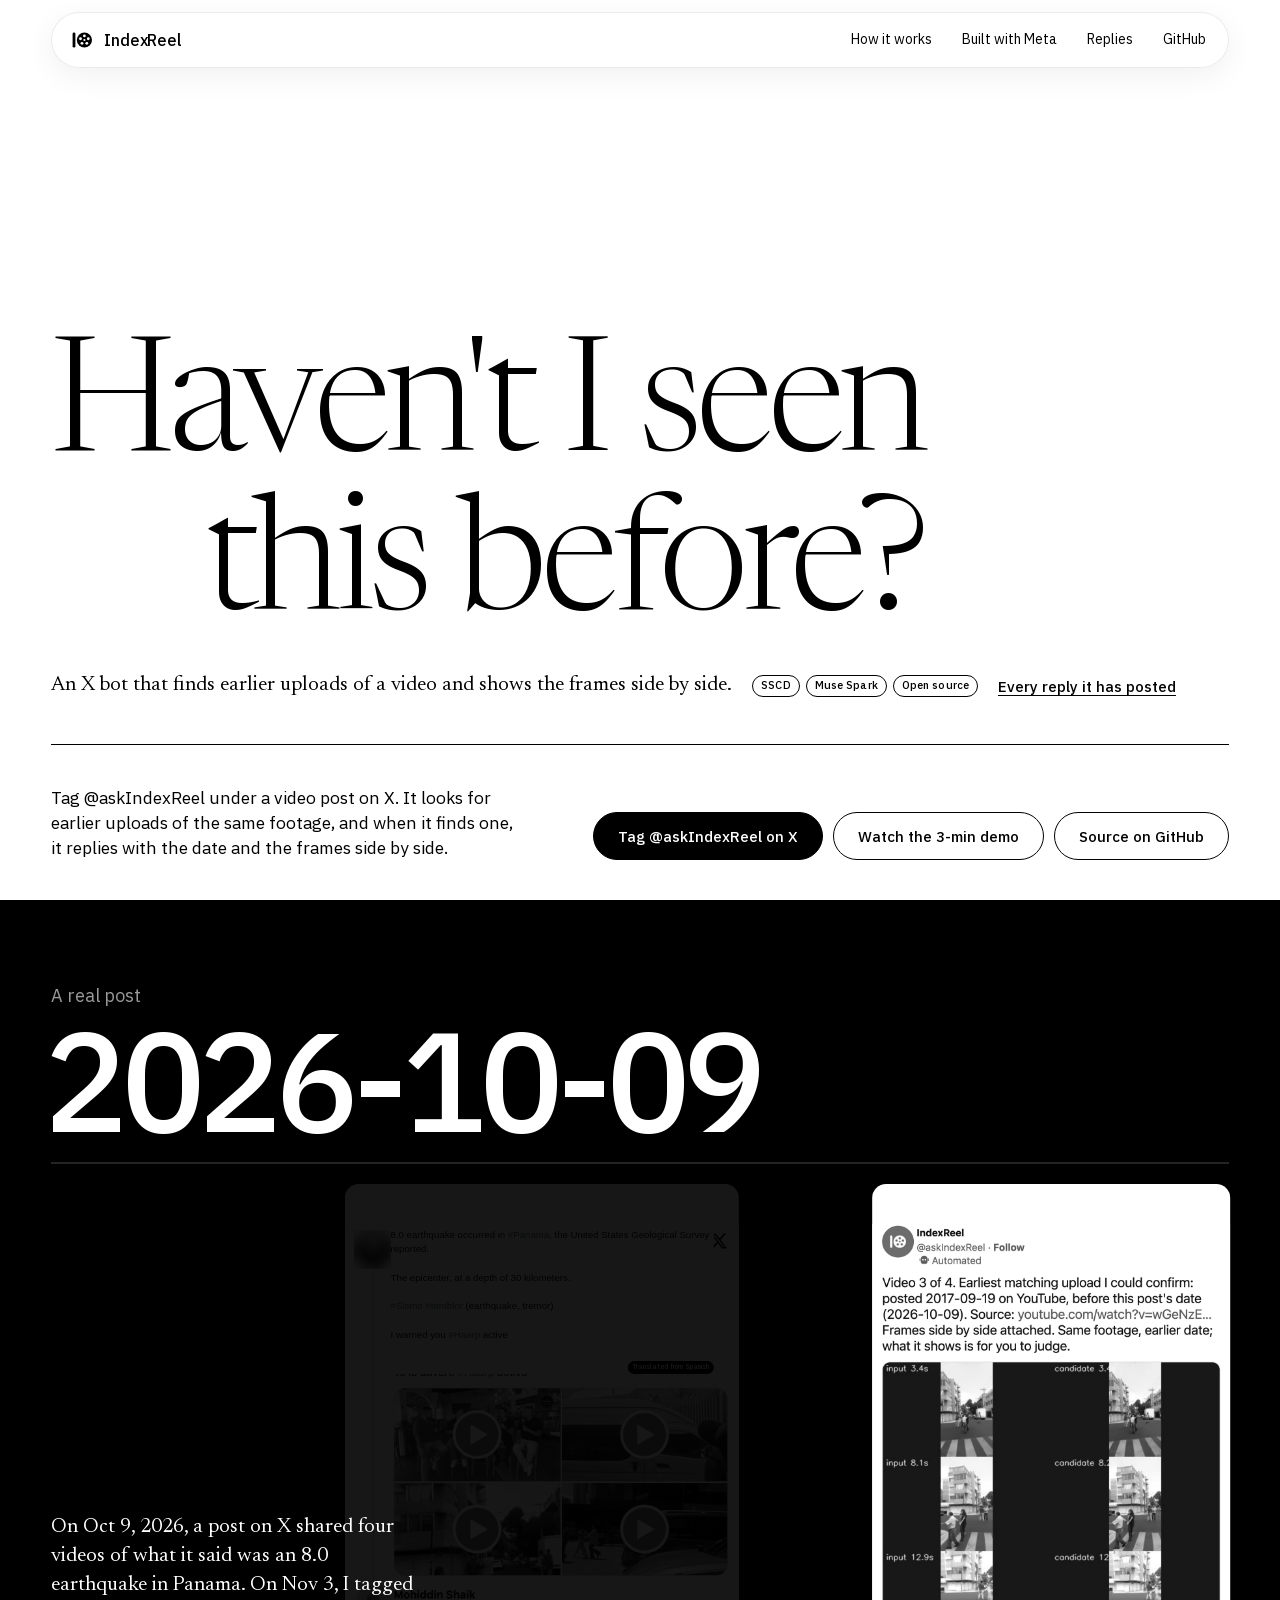
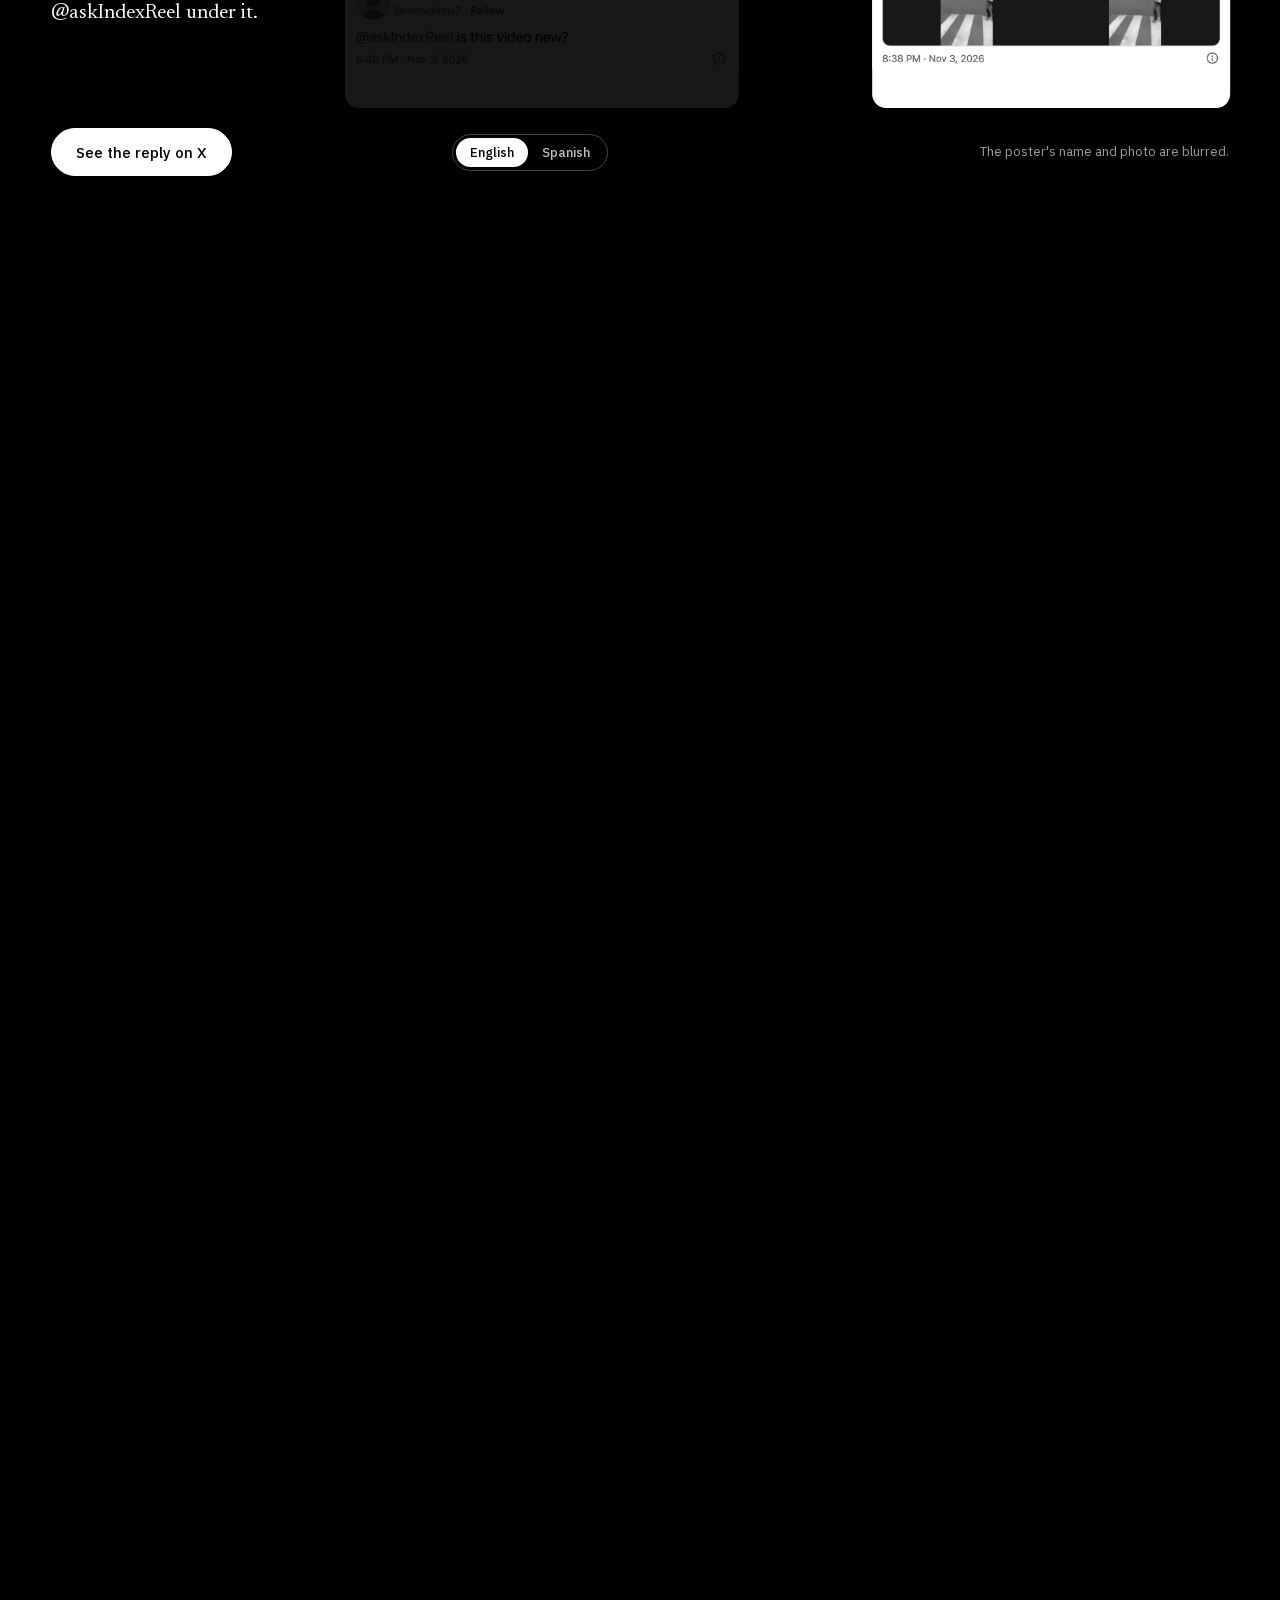
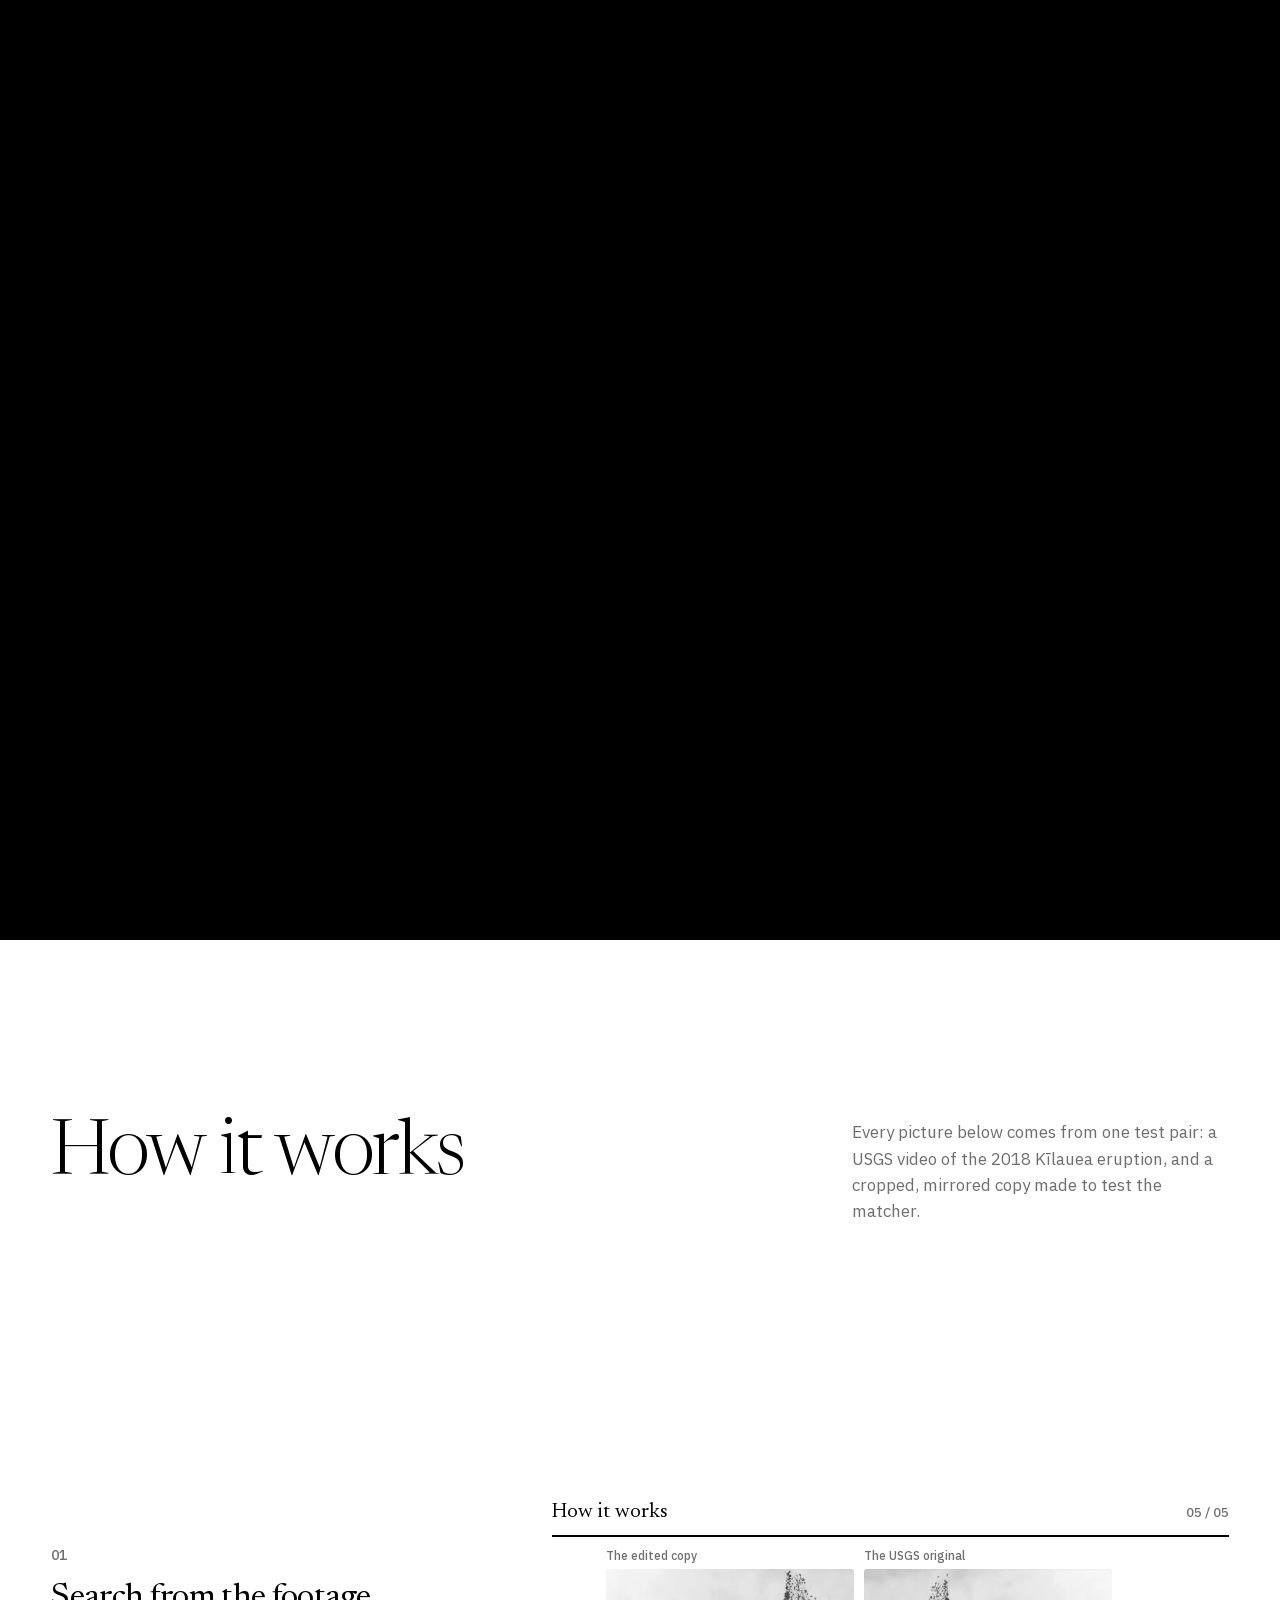
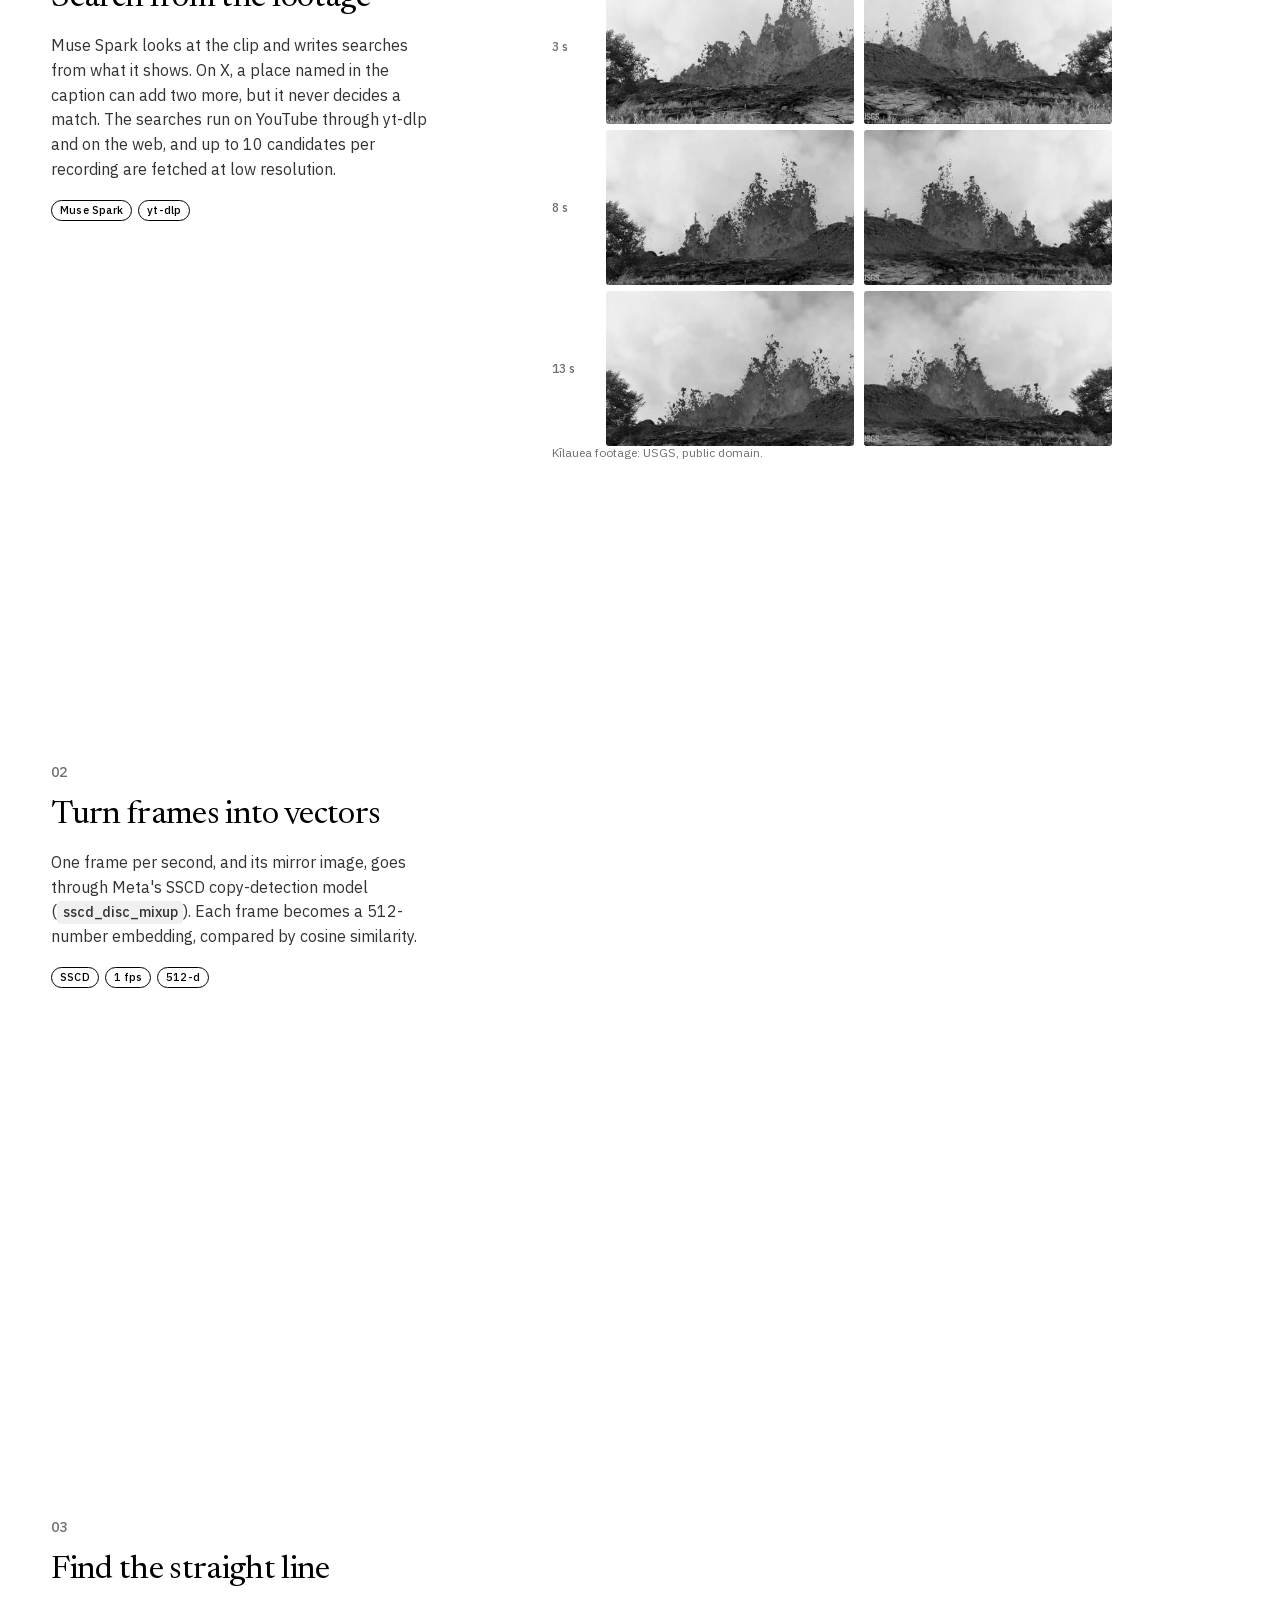
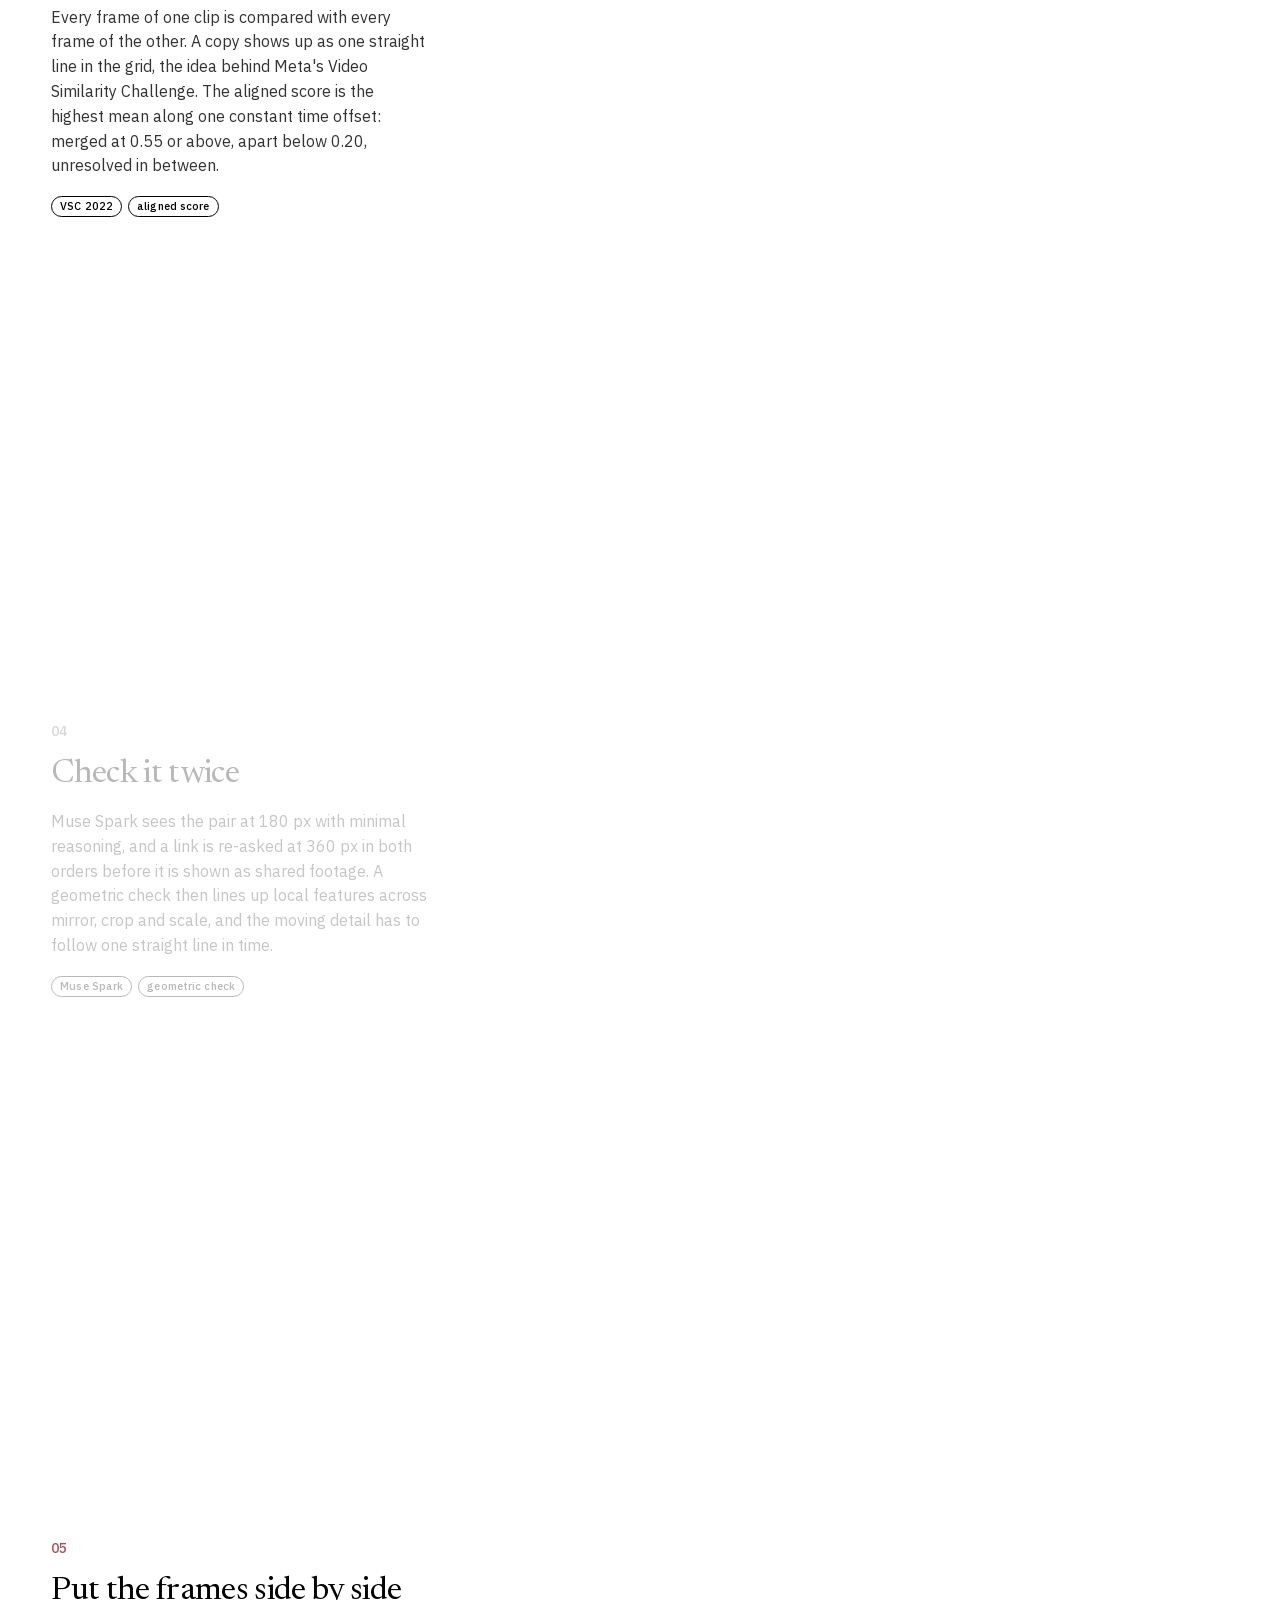
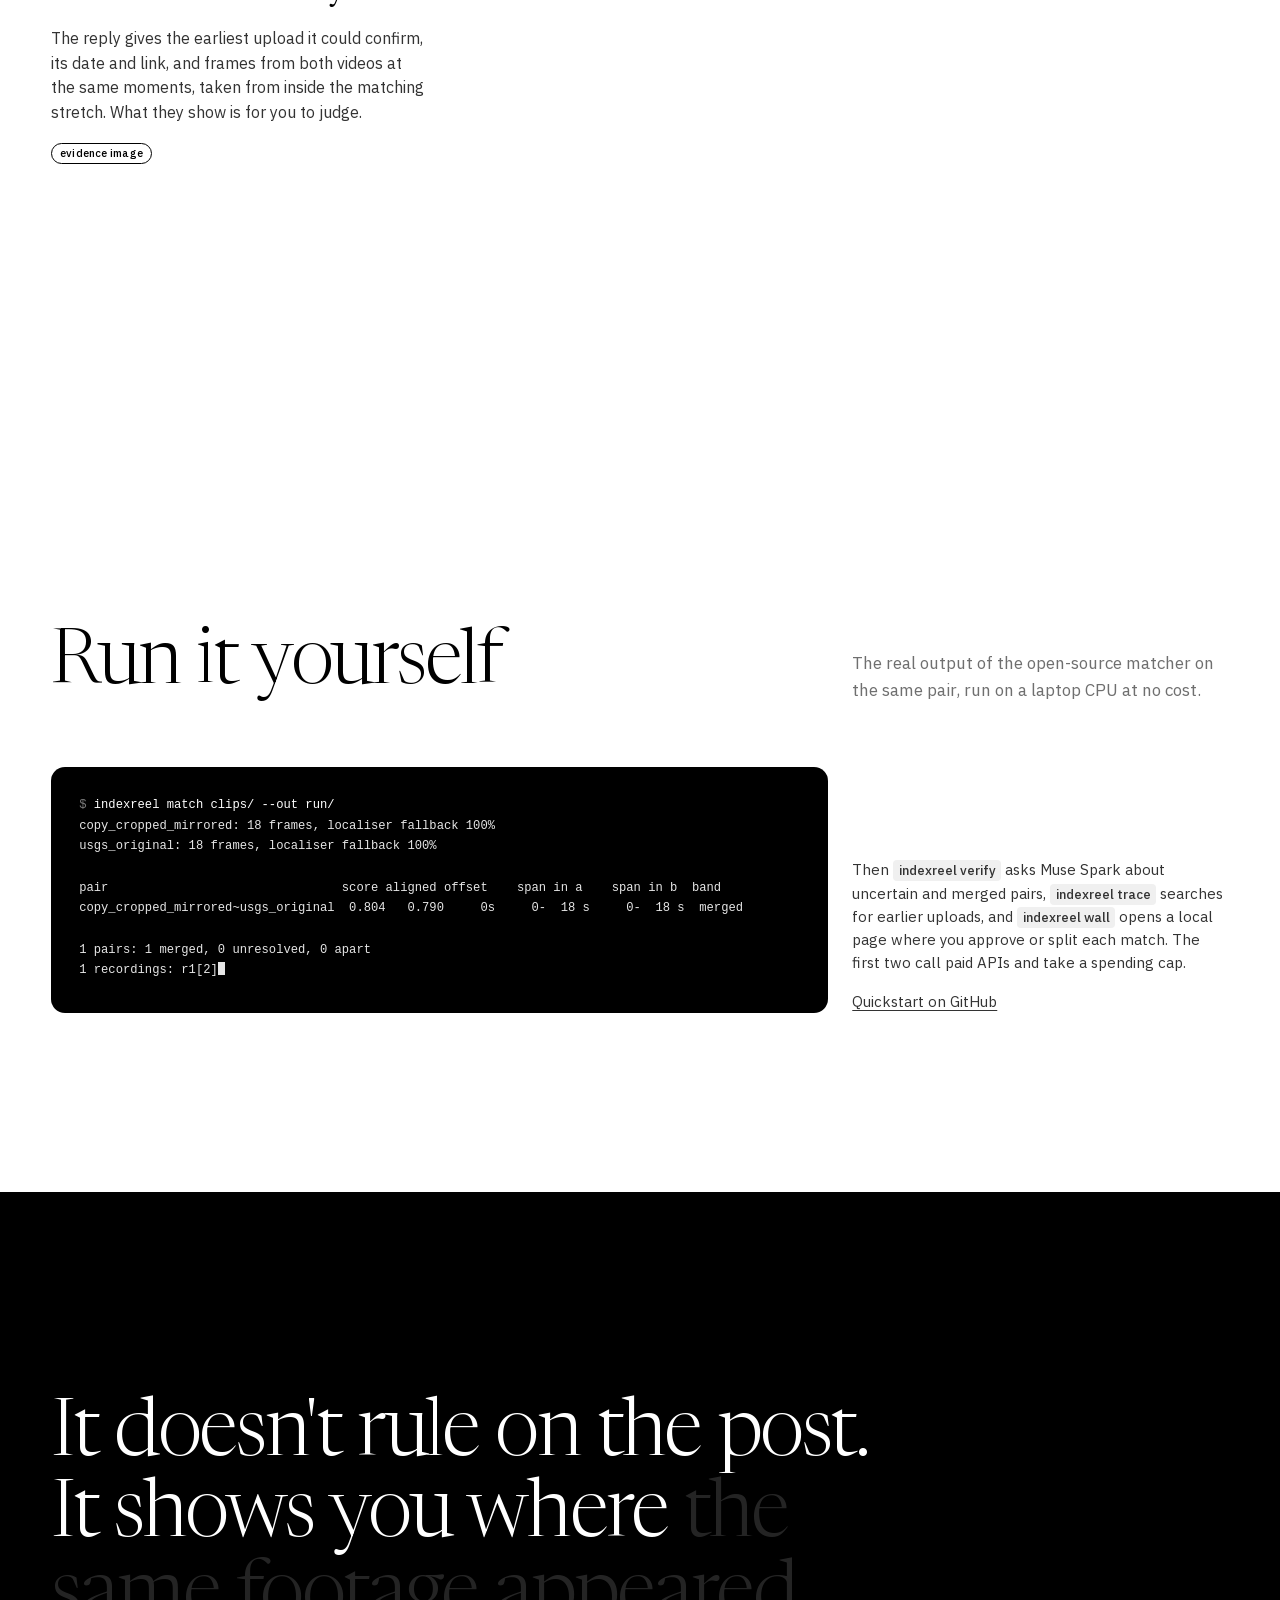
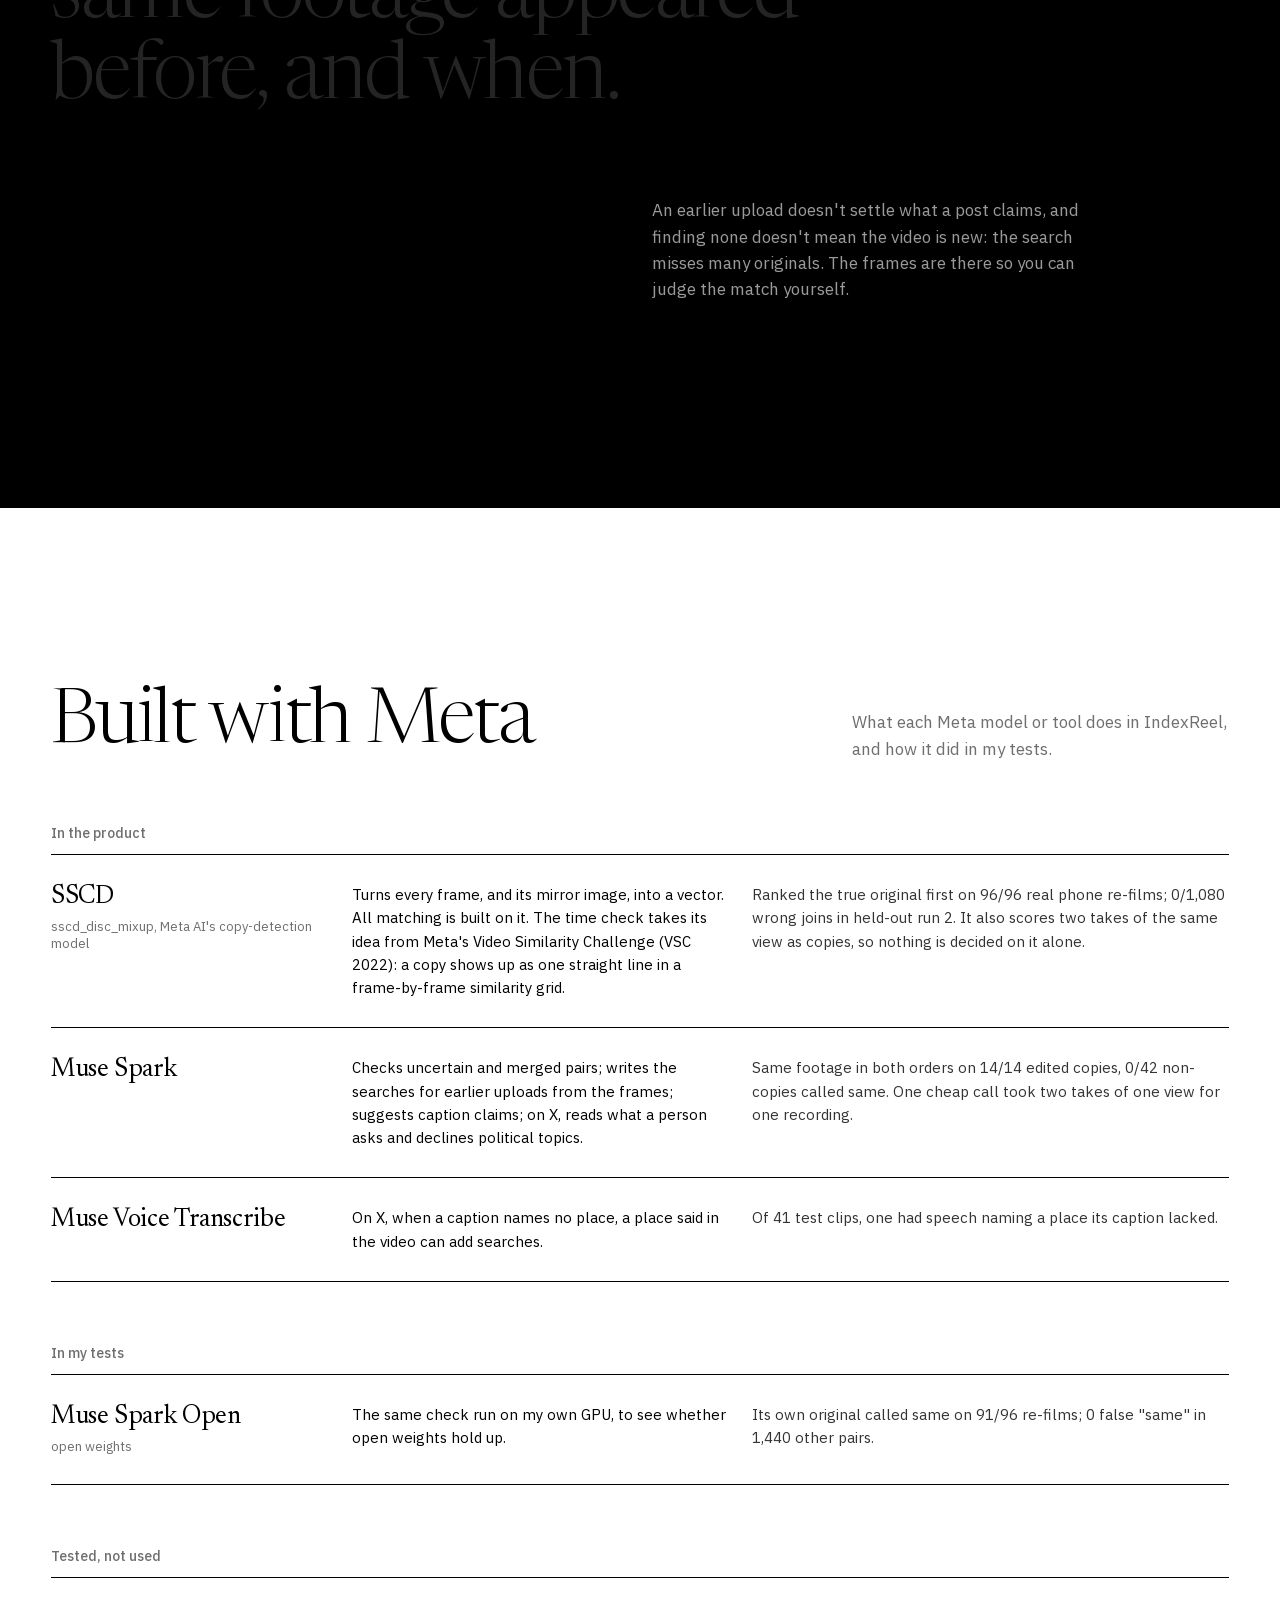
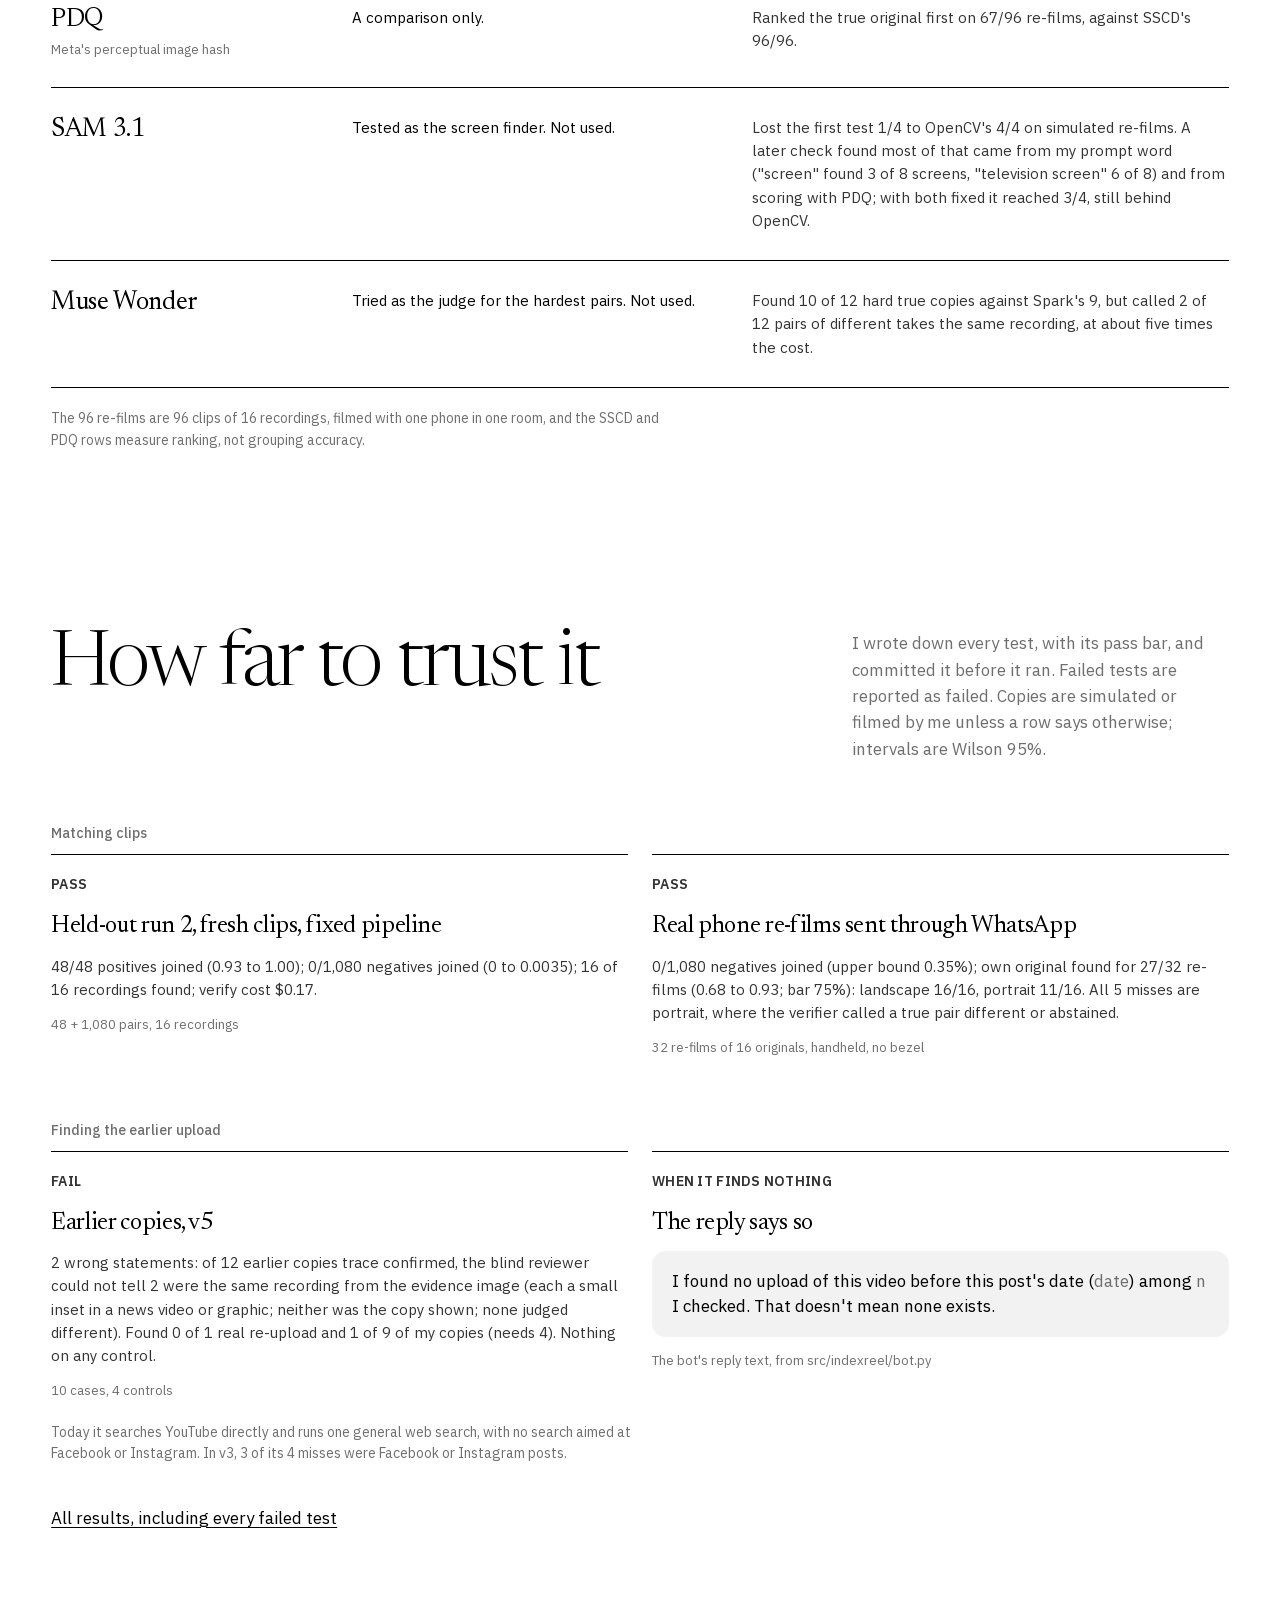
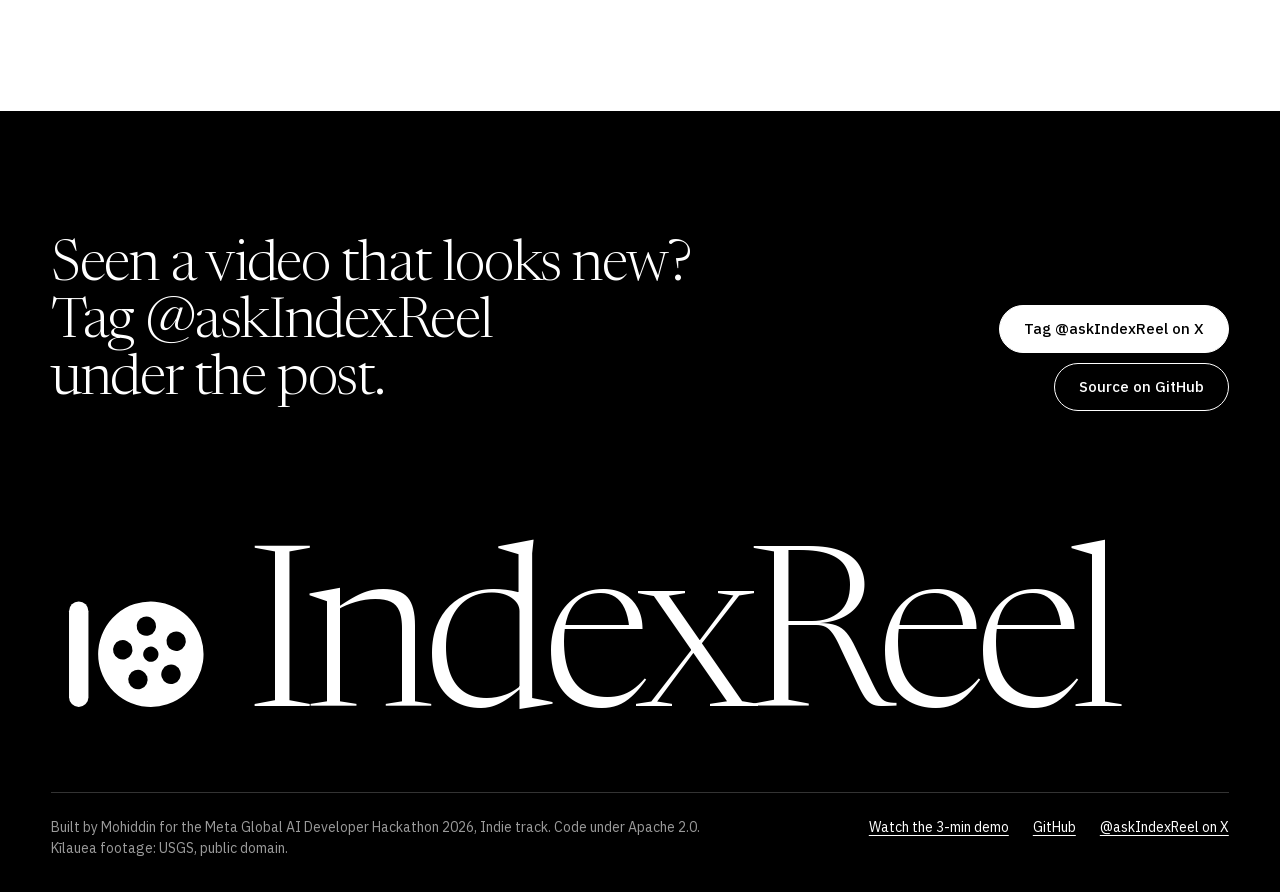
==== commit ea35fc90: "Site: GitHub and the bot's live reply link through my warmhop tracked links (ref=site), and a Watch " ====
--- a/site/index.html
+++ b/site/index.html
@@ -33,7 +33,7 @@
     <svg viewBox="0 0 24 24" aria-hidden="true"><mask id="m1"><rect width="24" height="24" fill="#fff"/><g fill="#000"><circle cx="14.4" cy="12" r="1.1"/><circle cx="14.4" cy="7.9" r="1.4"/><circle cx="18.3" cy="10.73" r="1.4"/><circle cx="16.81" cy="15.32" r="1.4"/><circle cx="11.99" cy="15.32" r="1.4"/><circle cx="10.5" cy="10.73" r="1.4"/></g></mask><g fill="currentColor"><rect x="2.6" y="4.4" width="2.8" height="15.2" rx="1.4"/><g class="reel hd-reel"><circle cx="14.4" cy="12" r="7.6" mask="url(#m1)"/></g></g></svg>
     IndexReel
   </a>
-  <nav><a class="hide-s" href="#how">How it works</a><a class="hide-s" href="#meta">Built with Meta</a><a href="replies.html">Replies</a><a href="https://github.com/mohiddin7/indexreel">GitHub</a></nav>
+  <nav><a class="hide-s" href="#how">How it works</a><a class="hide-s" href="#meta">Built with Meta</a><a href="replies.html">Replies</a><a href="https://warmhop.com/r/MV4bPDoQ?ref=site">GitHub</a></nav>
 </header>
 
 <main id="top">
@@ -50,7 +50,8 @@
     <p class="lede reveal">Tag @askIndexReel under a video post on X. It looks for earlier uploads of the same footage, and when it finds one, it replies with the date and the frames side by side.</p>
     <div class="cta reveal">
       <a class="btn solid" href="https://x.com/askIndexReel">Tag @askIndexReel on X</a>
-      <a class="btn" href="https://github.com/mohiddin7/indexreel">Source on GitHub</a>
+      <a class="btn" href="https://warmhop.com/r/nzzJUdw5?ref=site">Watch the 3-min demo</a>
+      <a class="btn" href="https://warmhop.com/r/MV4bPDoQ?ref=site">Source on GitHub</a>
     </div>
   </div>
 </section>
@@ -79,7 +80,7 @@
         <img src="img/reply.png" width="1100" height="1368" alt="IndexReel's reply: Video 3 of 4. Earliest matching upload I could confirm: posted 2017-09-19 on YouTube, before this post's date (2026-10-09). Frames side by side attached. Same footage, earlier date; what it shows is for you to judge. Below it, frames from the post's video and the YouTube video at 3.4, 8.1 and 12.9 seconds.">
       </figure>
     </div>
-    <div class="rw-cta"><a class="btn solid" href="https://x.com/askIndexReel/status/2117793461453603248">See the reply on X</a></div>
+    <div class="rw-cta"><a class="btn solid" href="https://warmhop.com/r/w3YeuqxR?ref=site">See the reply on X</a></div>
     <div class="rw-foot"><div class="seg" role="group" aria-label="Caption language"><button type="button" aria-pressed="true" data-l="en">English</button><button type="button" aria-pressed="false" data-l="es">Spanish</button></div><span>The poster's name and photo are blurred.</span></div>
   </div>
 </section>
@@ -217,7 +218,7 @@
 <section class="close ink" aria-label="Try it">
   <div class="ask">
     <p>Seen a video that looks new?<br>Tag @askIndexReel<br>under the post.</p>
-    <div class="cta"><a class="btn solid" href="https://x.com/askIndexReel">Tag @askIndexReel on X</a><a class="btn" href="https://github.com/mohiddin7/indexreel">Source on GitHub</a></div>
+    <div class="cta"><a class="btn solid" href="https://x.com/askIndexReel">Tag @askIndexReel on X</a><a class="btn" href="https://warmhop.com/r/MV4bPDoQ?ref=site">Source on GitHub</a></div>
   </div>
   <div class="wordmark" aria-hidden="true">
     <svg viewBox="0 0 24 24"><mask id="m2"><rect width="24" height="24" fill="#fff"/><g fill="#000"><circle cx="14.4" cy="12" r="1.1"/><circle cx="14.4" cy="7.9" r="1.4"/><circle cx="18.3" cy="10.73" r="1.4"/><circle cx="16.81" cy="15.32" r="1.4"/><circle cx="11.99" cy="15.32" r="1.4"/><circle cx="10.5" cy="10.73" r="1.4"/></g></mask><g fill="currentColor"><rect x="2.6" y="4.4" width="2.8" height="15.2" rx="1.4"/><g class="reel ft-reel"><circle cx="14.4" cy="12" r="7.6" mask="url(#m2)"/></g></g></svg>
@@ -225,7 +226,7 @@
   </div>
   <div class="foot">
     <p class="muted">Built by Mohiddin for the Meta Global AI Developer Hackathon 2026, Indie track. Code under Apache 2.0. Kīlauea footage: USGS, public domain.</p>
-    <p class="links"><a href="https://github.com/mohiddin7/indexreel">GitHub</a><a href="https://x.com/askIndexReel">@askIndexReel on X</a></p>
+    <p class="links"><a href="https://warmhop.com/r/nzzJUdw5?ref=site">Watch the 3-min demo</a><a href="https://warmhop.com/r/MV4bPDoQ?ref=site">GitHub</a><a href="https://x.com/askIndexReel">@askIndexReel on X</a></p>
   </div>
 </section>
 </main>
--- a/site/style.css
+++ b/site/style.css
@@ -66,7 +66,7 @@
 .hero-sub a{font:500 .9375rem/1 var(--sans)}
 .hero-foot{display:grid;grid-template-columns:repeat(12,1fr);gap:24px;align-items:end;padding-top:40px;border-top:1px solid var(--ink)}
 .hero-foot .lede{grid-column:1/6;font-size:clamp(1.0625rem,1.35vw,1.3rem);line-height:1.45}
-.hero-foot .cta{grid-column:8/13;display:flex;flex-wrap:wrap;gap:10px;justify-content:flex-end}
+.hero-foot .cta{grid-column:6/13;display:flex;flex-wrap:wrap;gap:10px;justify-content:flex-end}
 
 /* section heads */
 .head{display:grid;grid-template-columns:repeat(12,1fr);gap:24px;padding:clamp(96px,14vw,200px) var(--gut) clamp(40px,5vw,72px)}
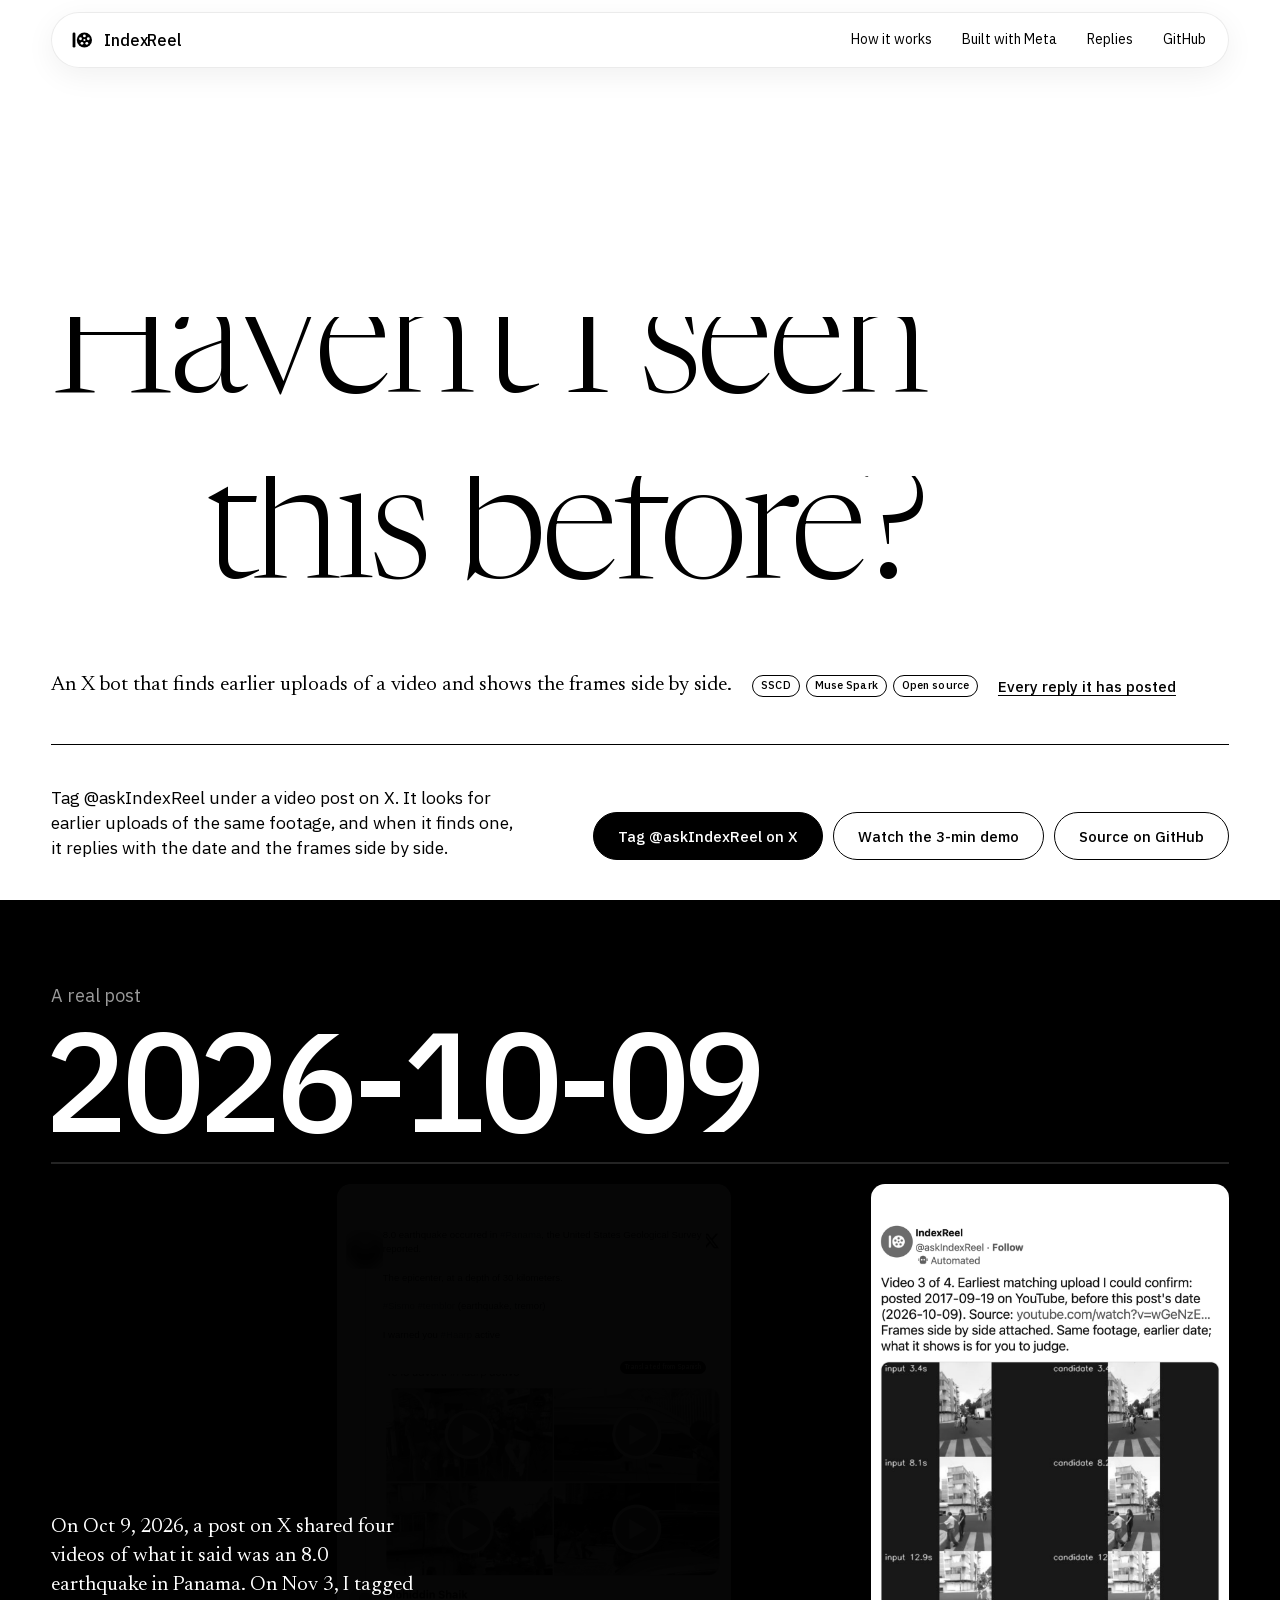
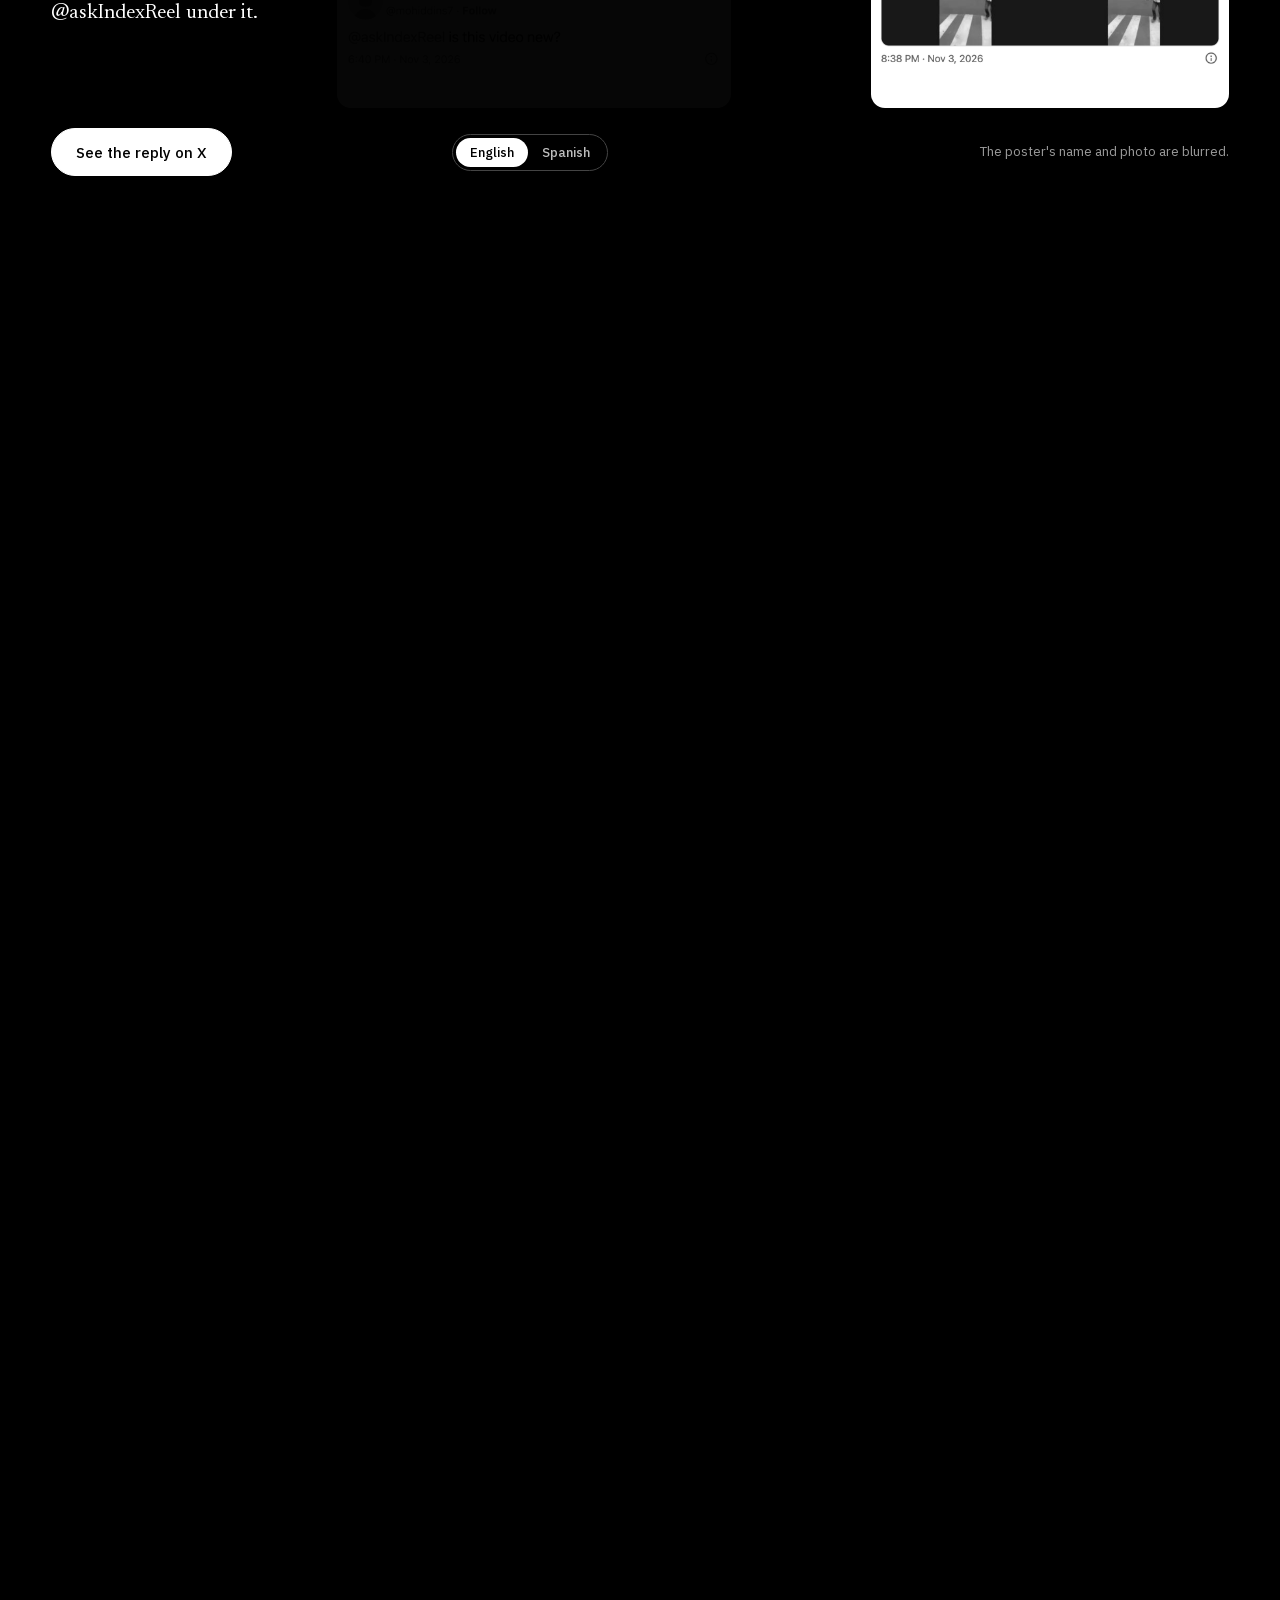
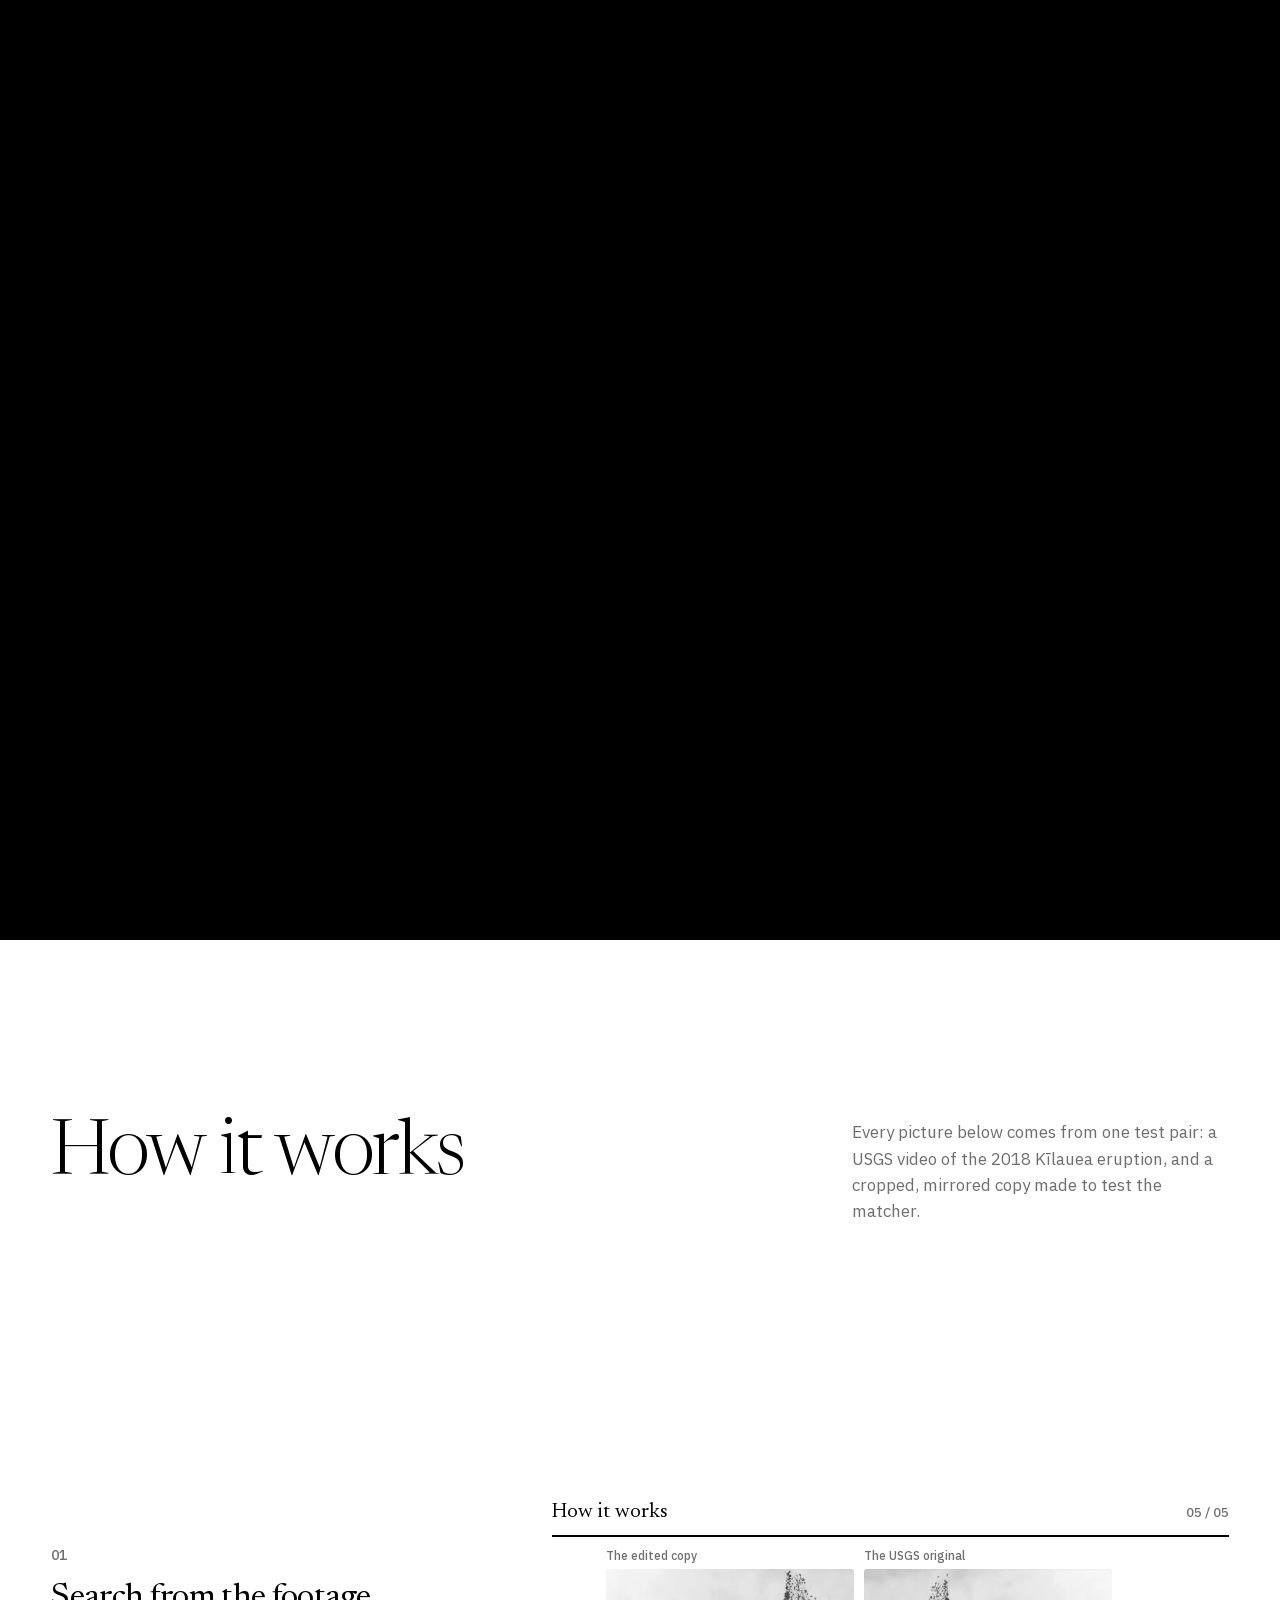
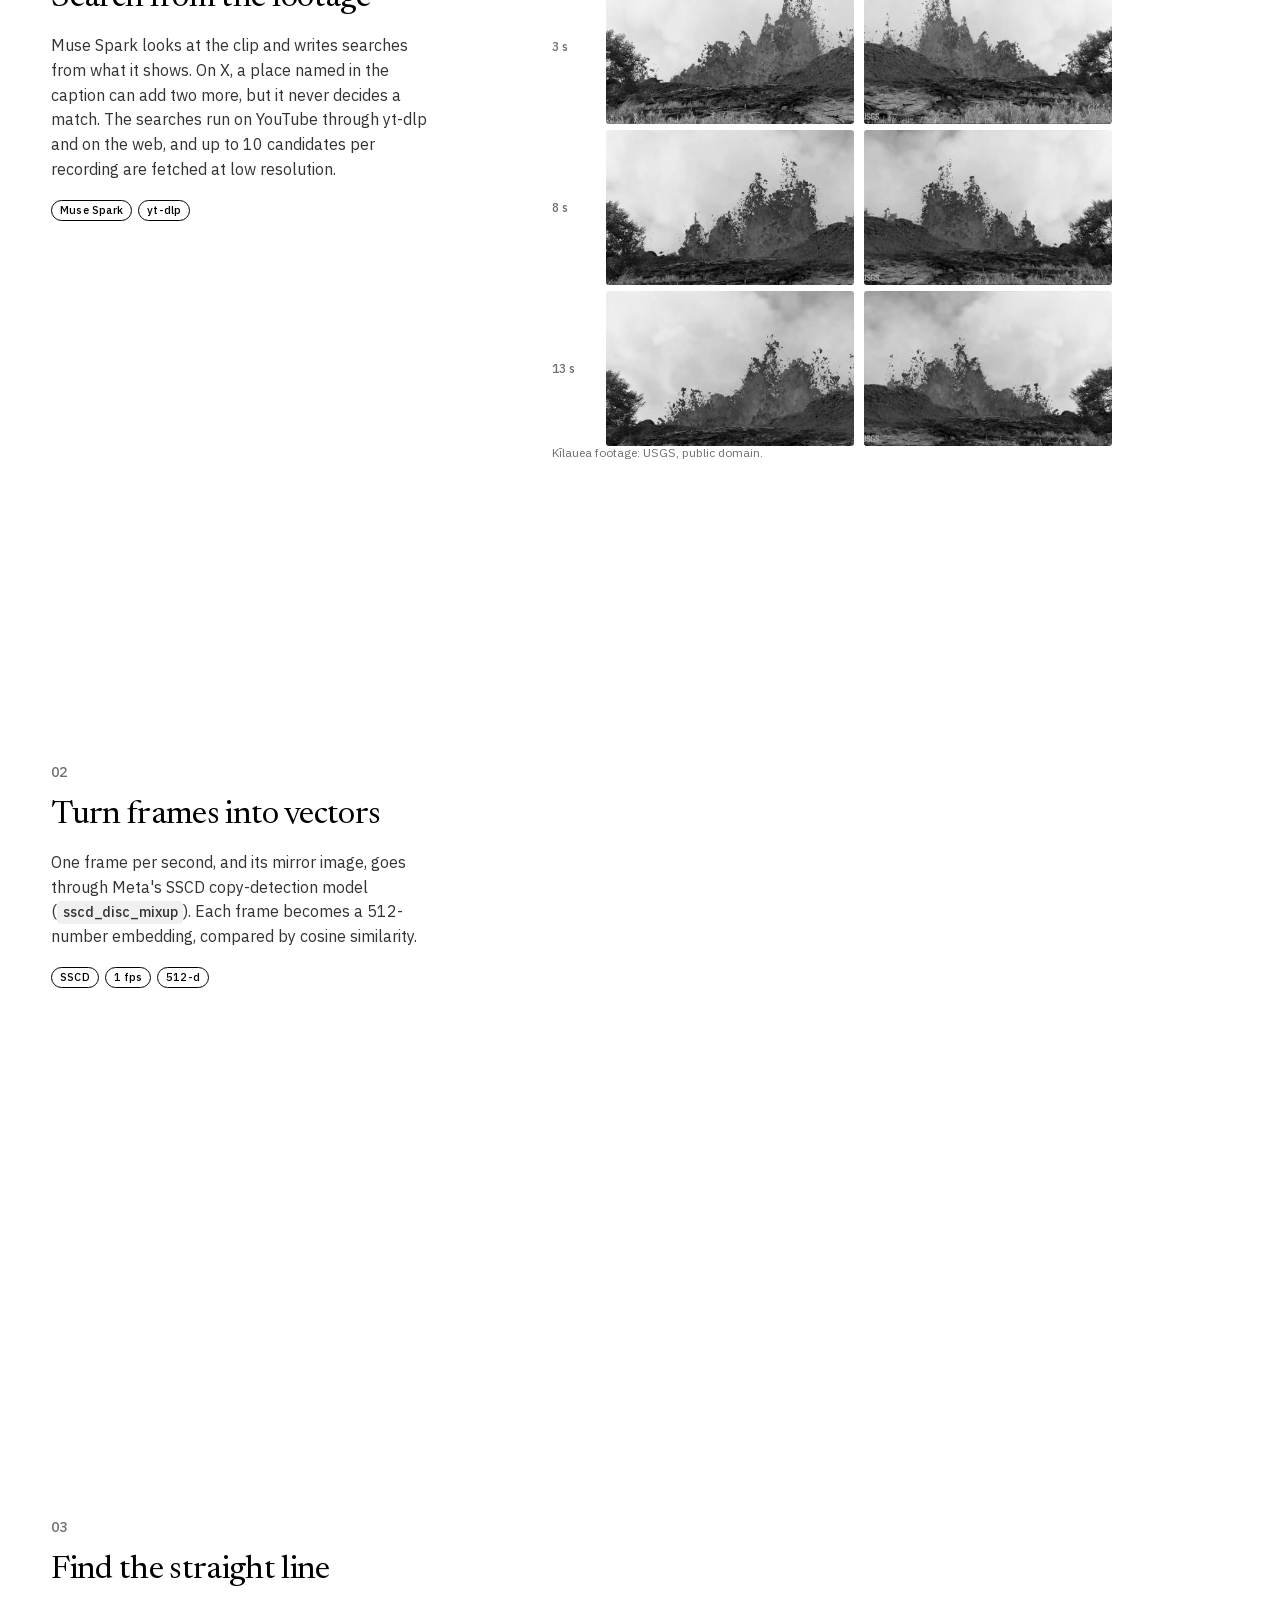
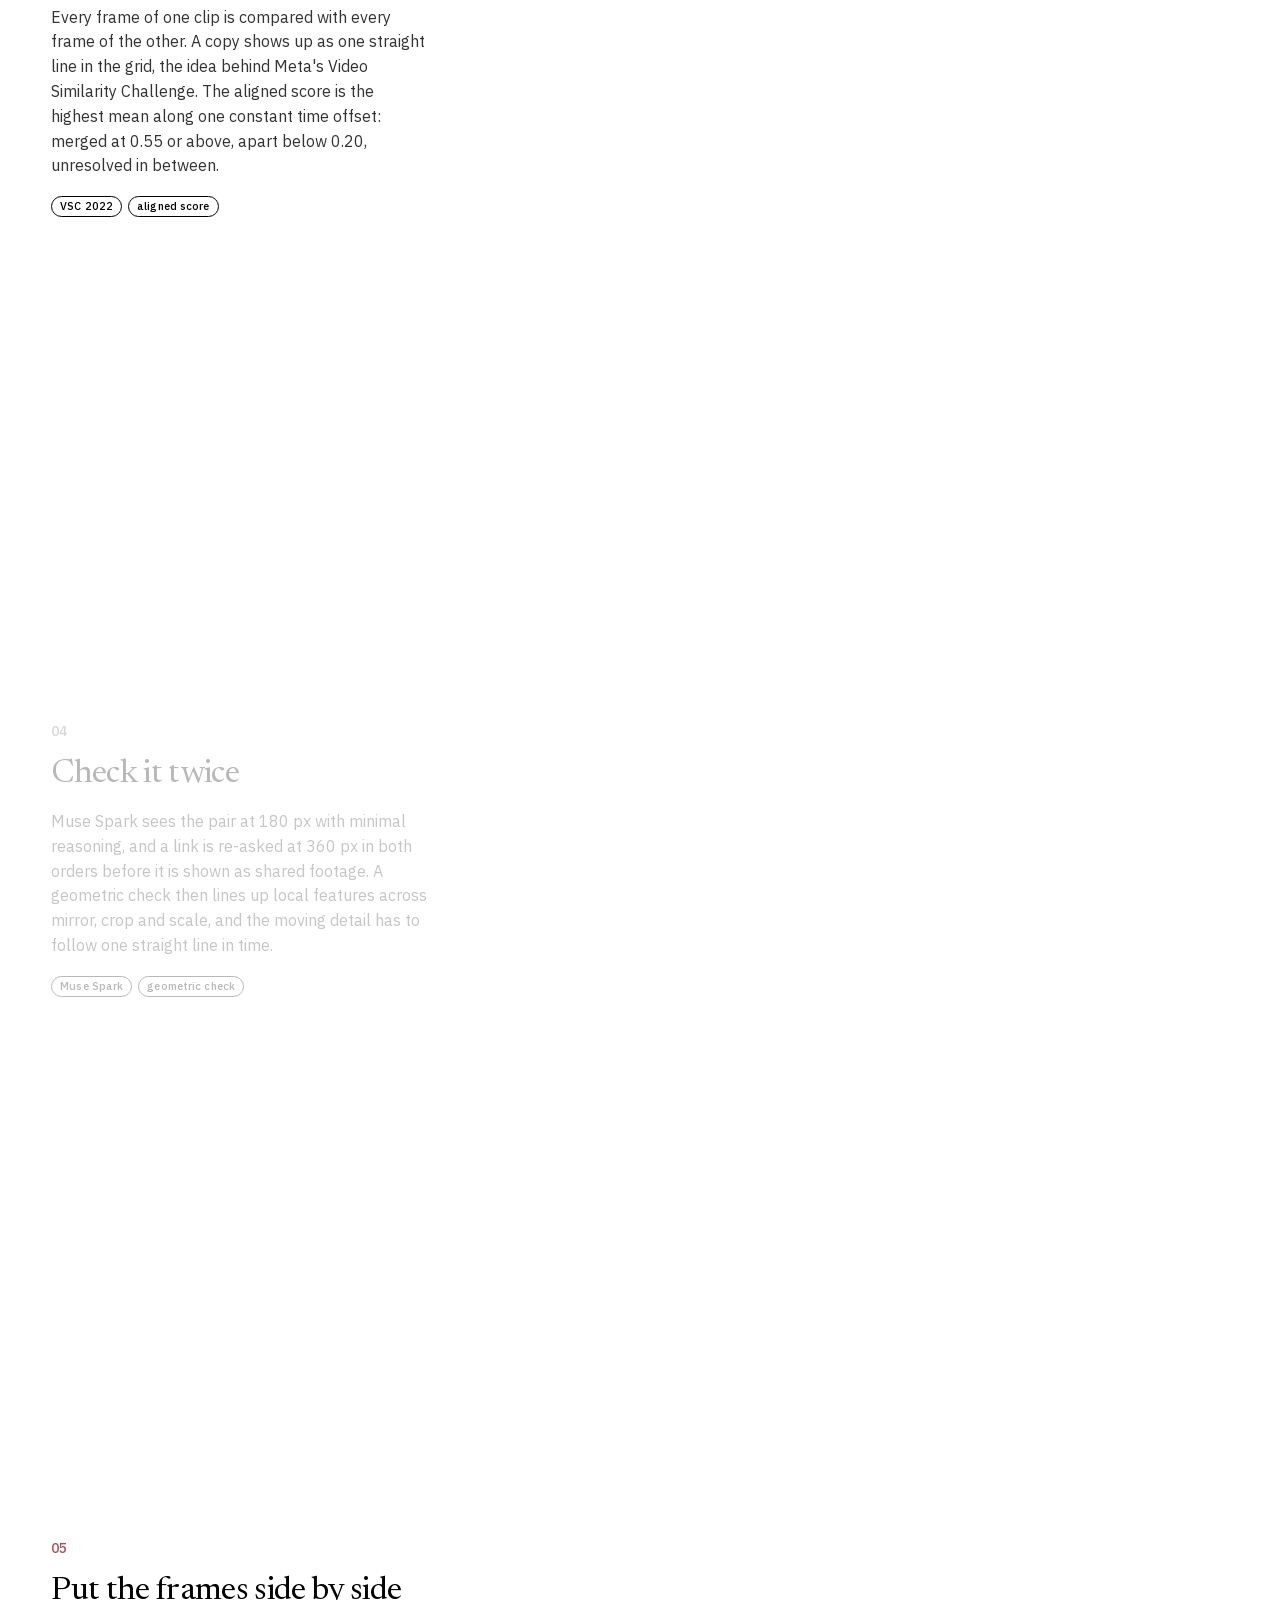
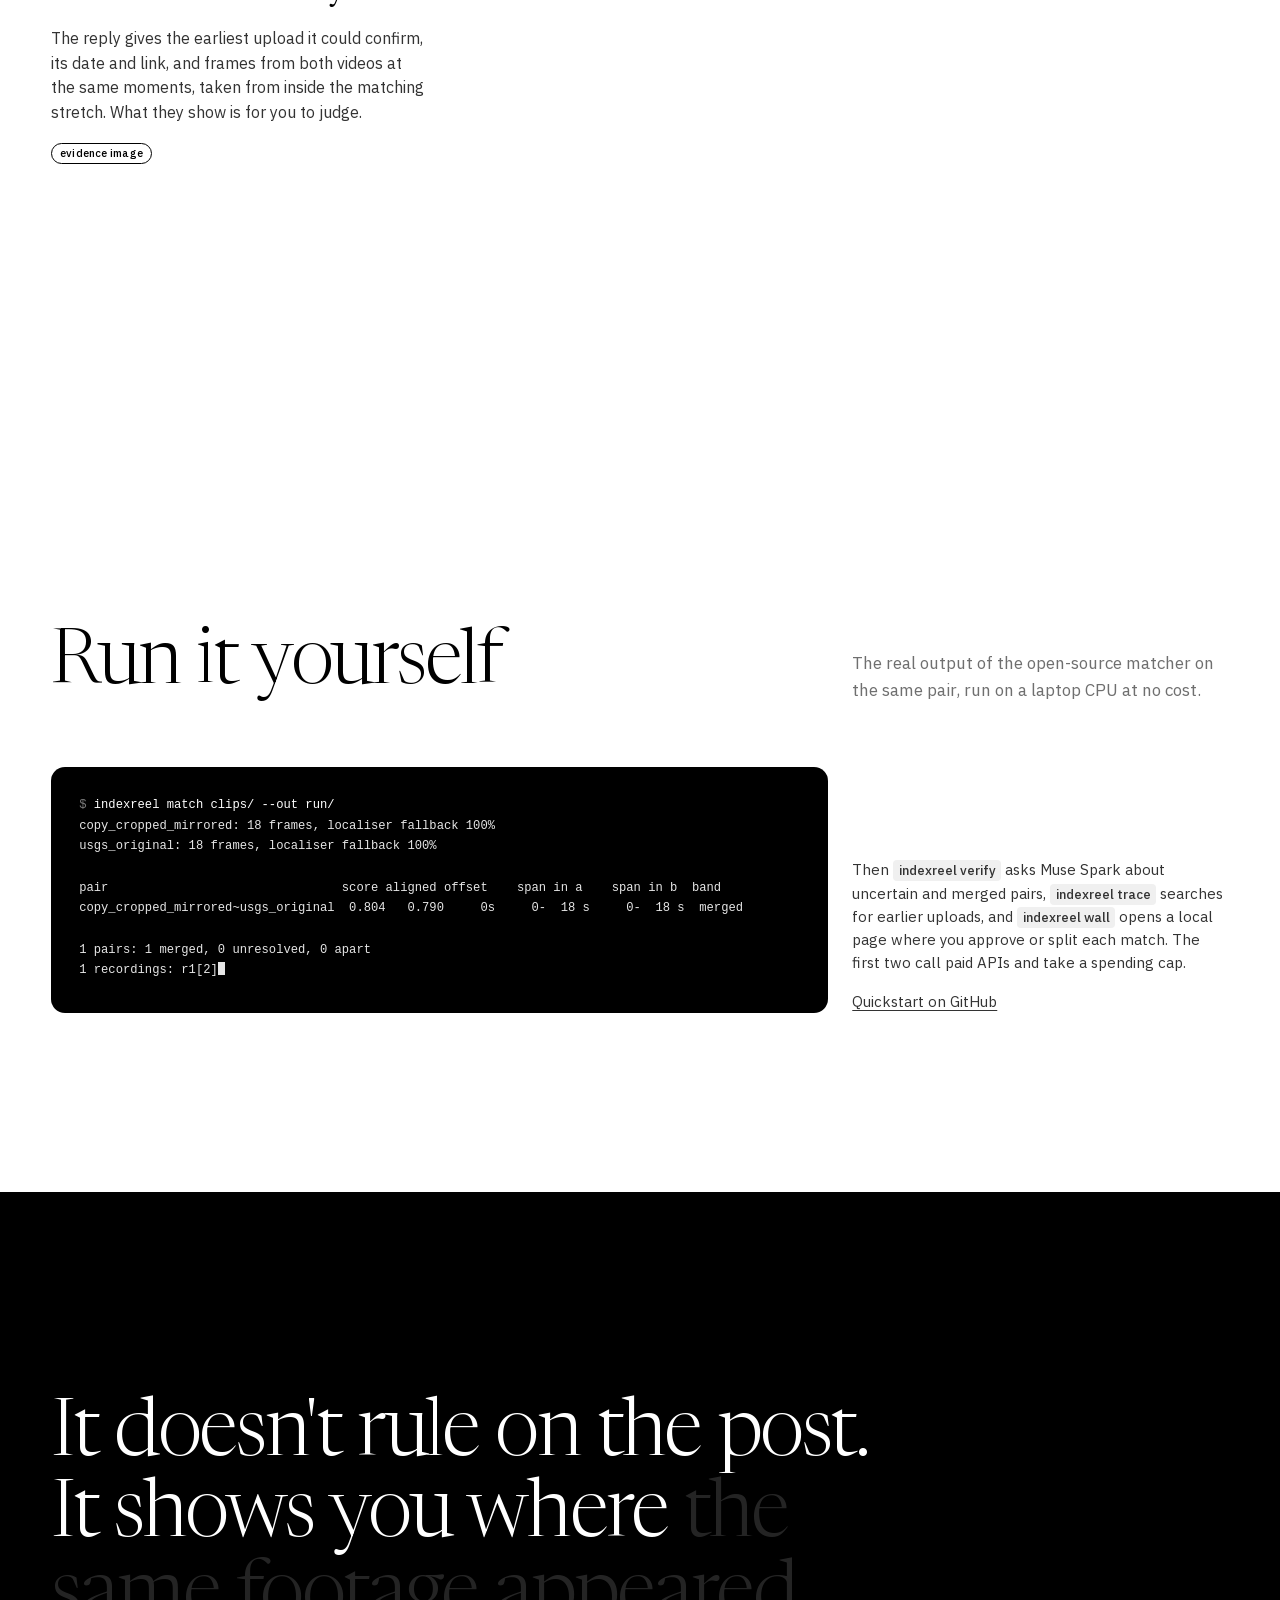
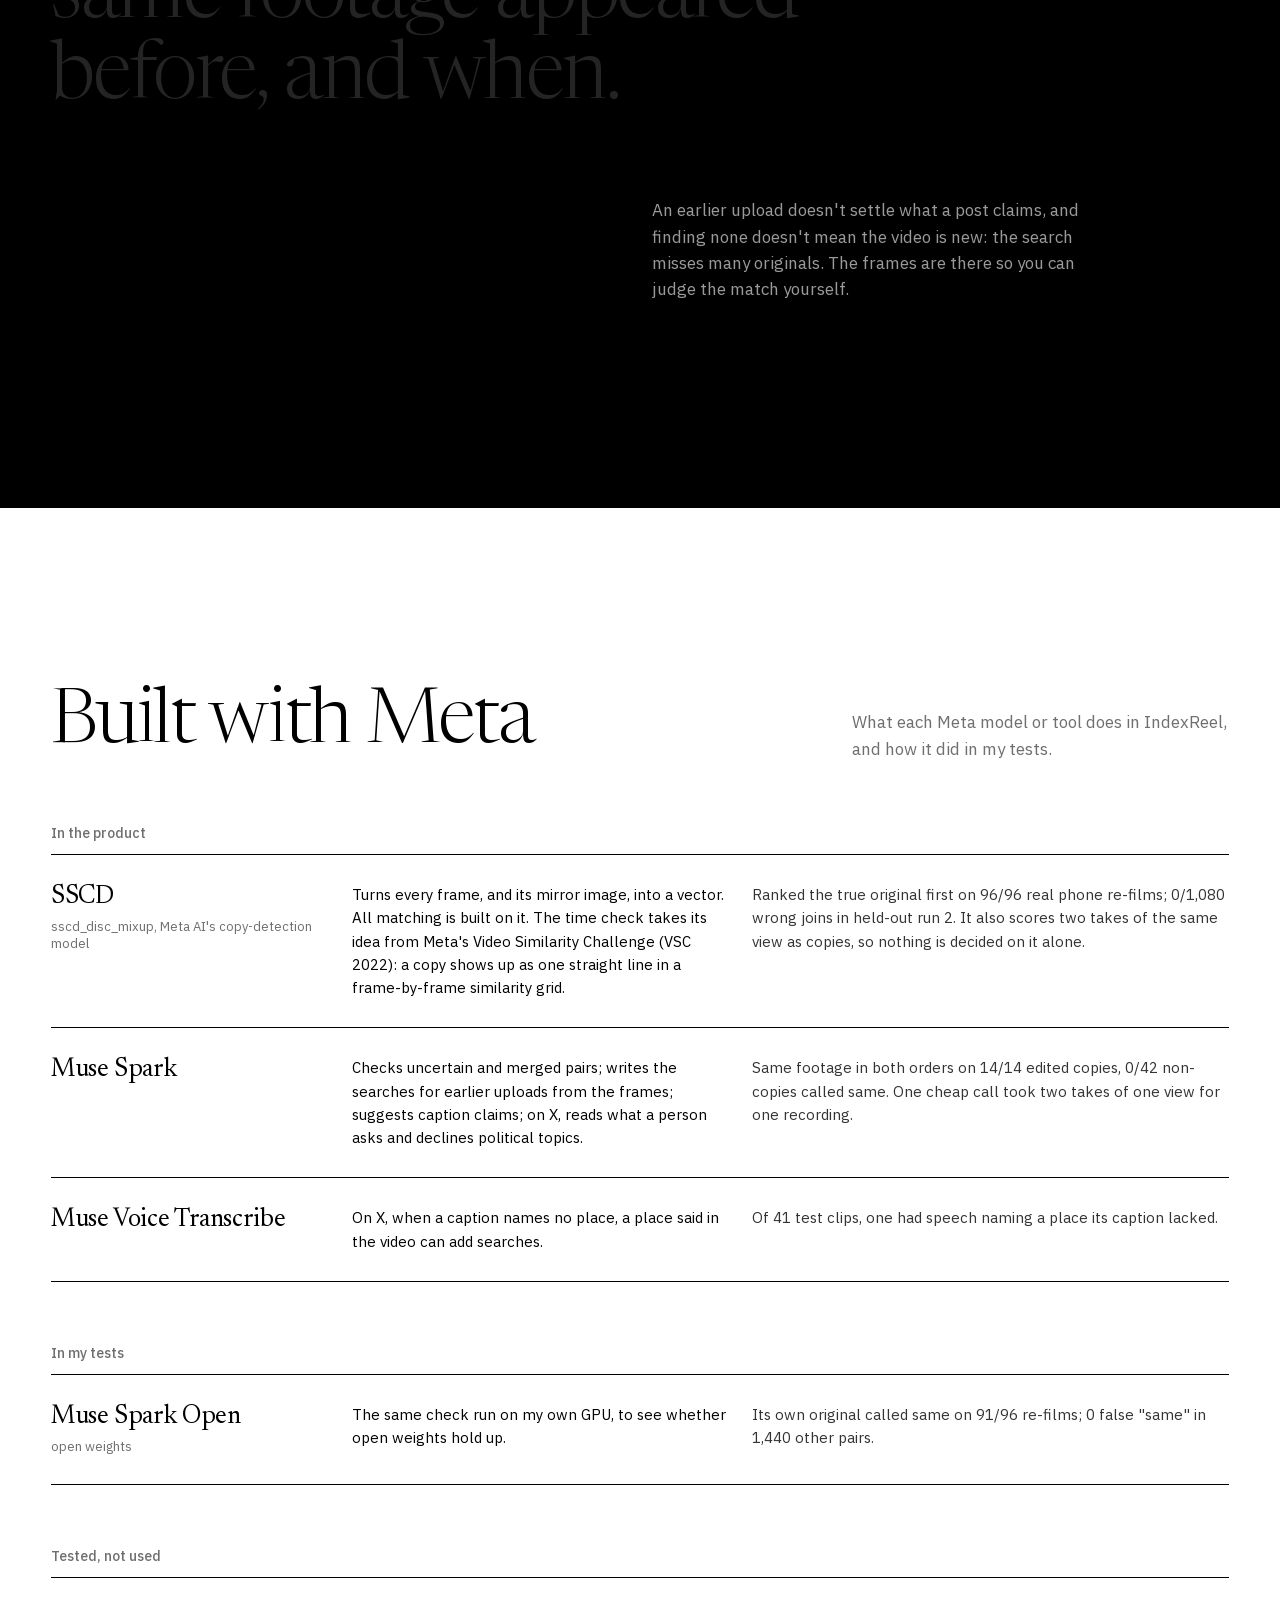
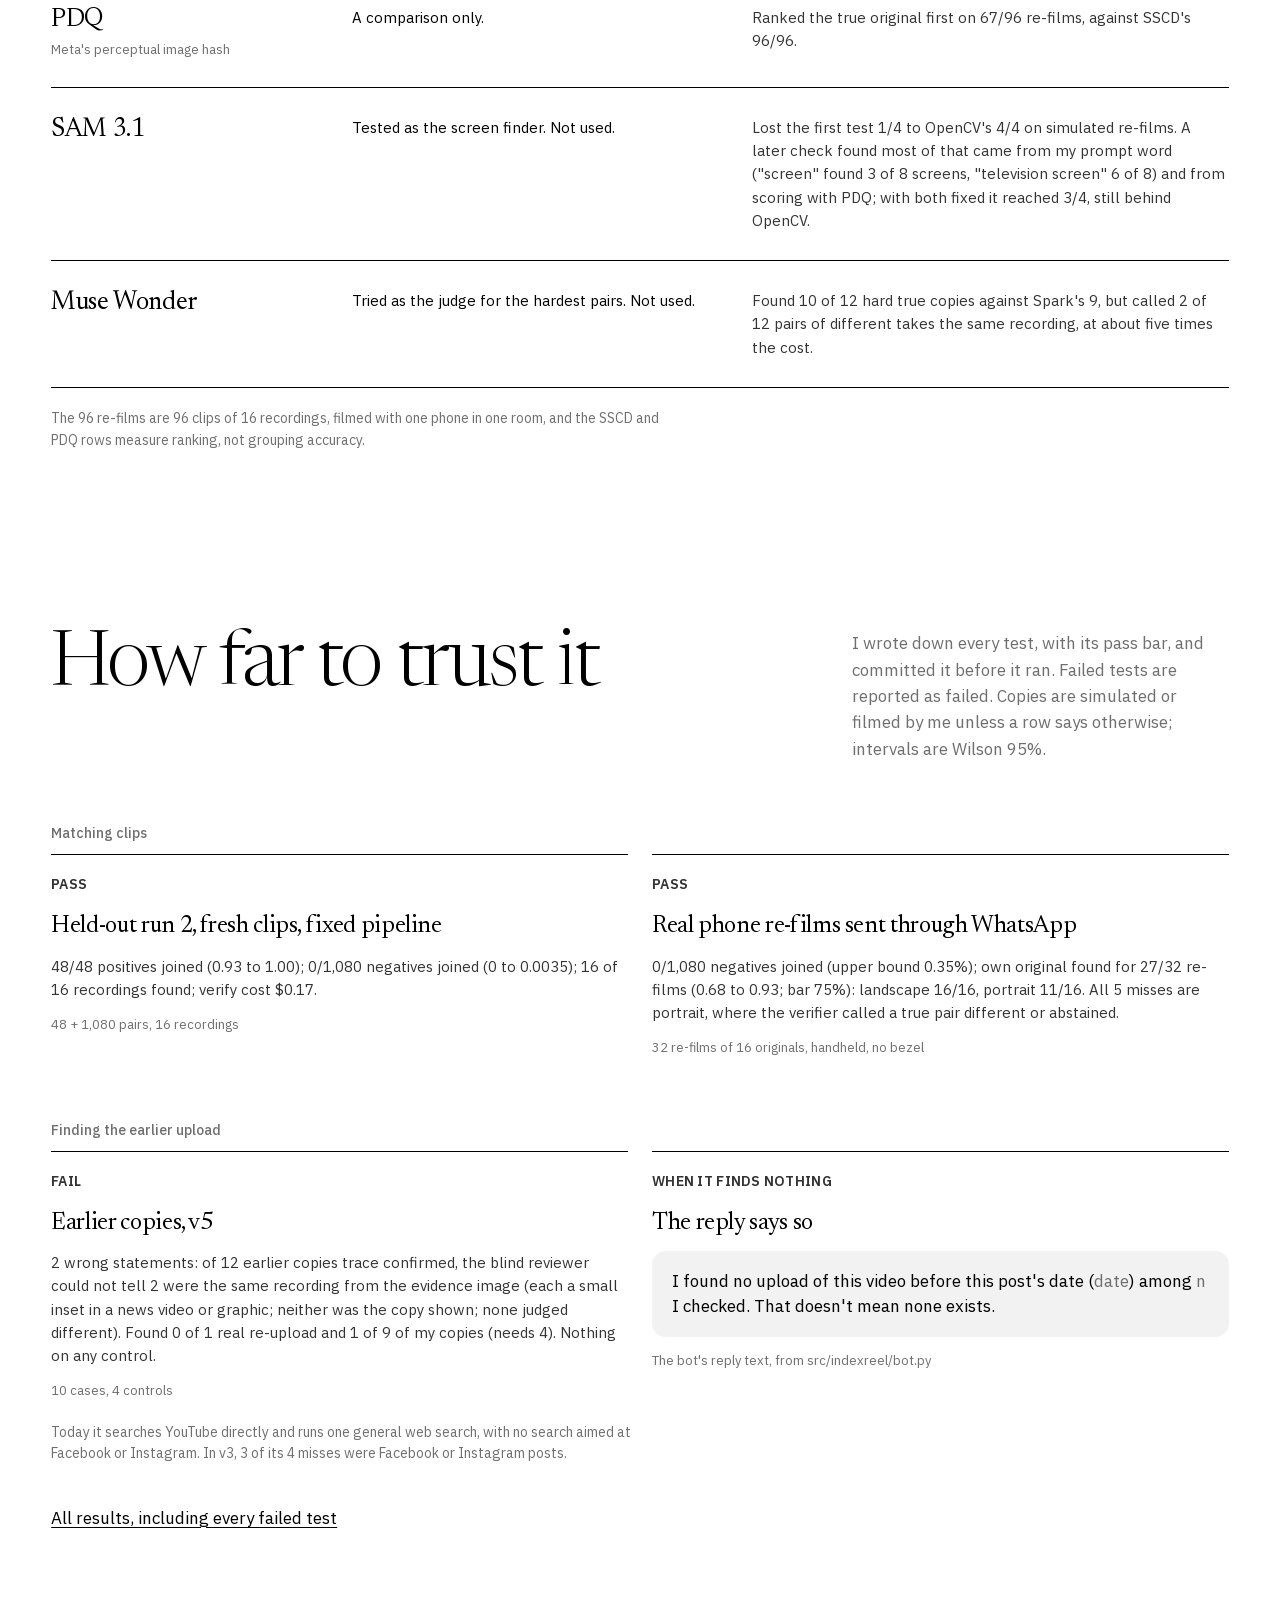
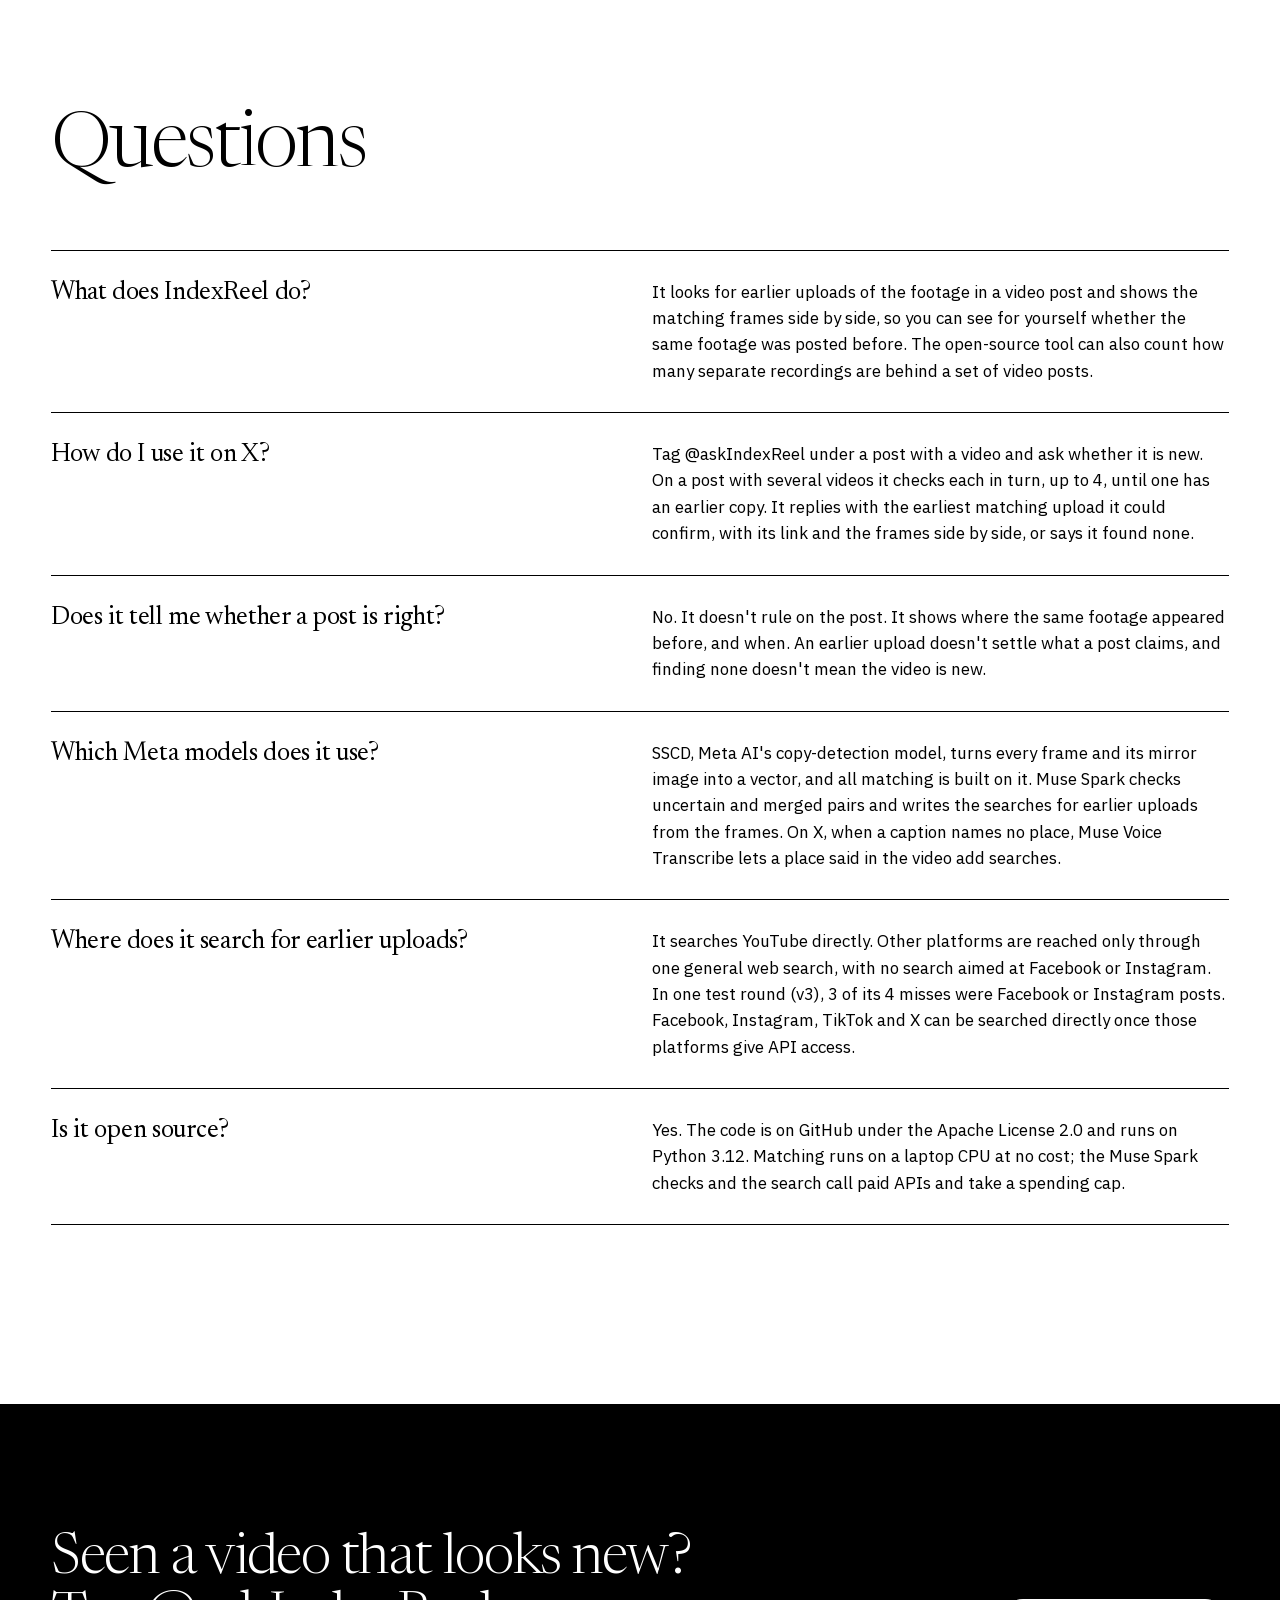
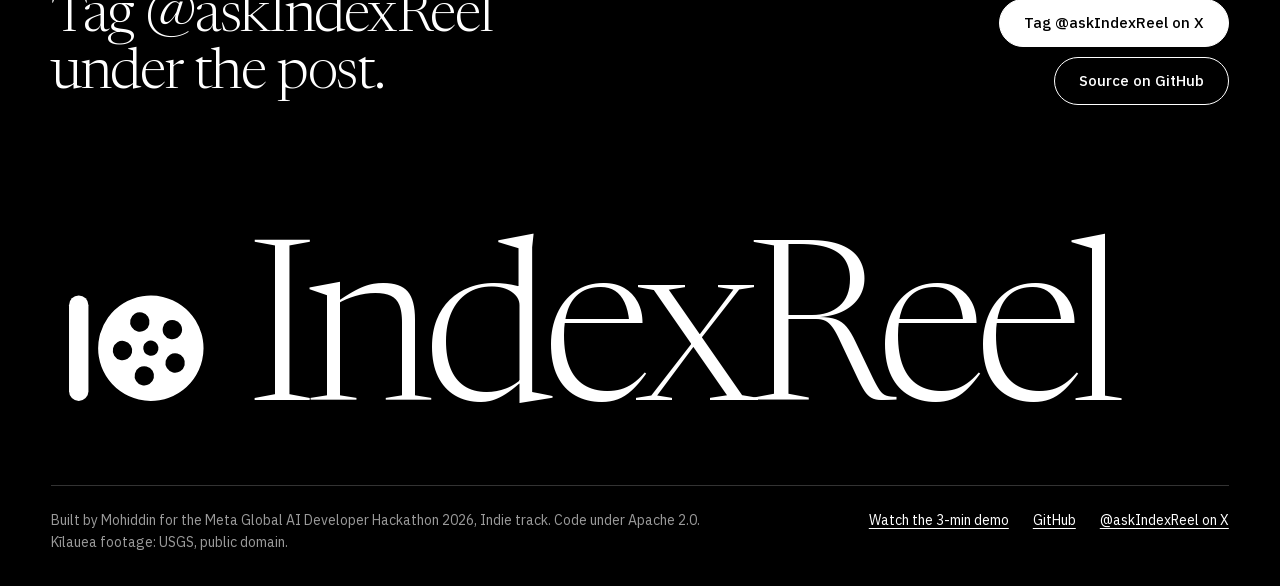
==== commit 7db7d187: "Site: search basics. A meta description, canonical links and complete link-preview tags on both page" ====
--- a/site/index.html
+++ b/site/index.html
@@ -3,14 +3,19 @@
 <head>
 <meta charset="utf-8">
 <meta name="viewport" content="width=device-width, initial-scale=1">
-<title>IndexReel</title>
-<meta name="description" content="Tag @askIndexReel under a video post on X. It looks for earlier uploads of the same footage and replies with the date and the frames side by side.">
+<title>IndexReel: is this video really new?</title>
+<meta name="description" content="Is this video really new? IndexReel is an open-source X bot that finds earlier uploads of a video and shows the frames side by side.">
+<link rel="canonical" href="https://mohiddin7.github.io/IndexReel/">
 <link rel="icon" href="img/favicon-32.png" sizes="32x32">
 <link rel="apple-touch-icon" href="img/favicon-180.png">
 <meta property="og:type" content="website">
+<meta property="og:site_name" content="IndexReel">
 <meta property="og:title" content="IndexReel: is this video really new?">
 <meta property="og:description" content="Tag @askIndexReel under a video post on X. It looks for earlier uploads of the same footage and replies with the date and the frames side by side.">
 <meta property="og:image" content="https://mohiddin7.github.io/IndexReel/img/og.png">
+<meta property="og:image:width" content="1200">
+<meta property="og:image:height" content="630">
+<meta property="og:image:alt" content="IndexReel. Is this video really new? Earlier uploads of the same footage, with the frames side by side.">
 <meta property="og:url" content="https://mohiddin7.github.io/IndexReel/">
 <meta name="twitter:card" content="summary_large_image">
 <link rel="preload" href="fonts/newsreader-latin.woff2" as="font" type="font/woff2" crossorigin>
@@ -20,6 +25,8 @@
 if (!matchMedia('(prefers-reduced-motion: reduce)').matches) document.documentElement.classList.add('motion');
 </script>
 <link rel="stylesheet" href="style.css">
+<script type="application/ld+json">{"@context":"https://schema.org","@type":"SoftwareApplication","name":"IndexReel","url":"https://mohiddin7.github.io/IndexReel/","description":"Is this video really new? IndexReel is an open-source X bot that finds earlier uploads of a video and shows the frames side by side.","applicationCategory":"UtilitiesApplication","softwareRequirements":"Python 3.12","offers":{"@type":"Offer","price":"0","priceCurrency":"USD"},"license":"https://www.apache.org/licenses/LICENSE-2.0","codeRepository":"https://github.com/mohiddin7/IndexReel","sameAs":["https://github.com/mohiddin7/IndexReel","https://x.com/askIndexReel"],"image":"https://mohiddin7.github.io/IndexReel/img/og.png","author":{"@type":"Person","name":"Mohiddin Shaik","sameAs":["https://github.com/mohiddin7"]}}</script>
+<script type="application/ld+json">{"@context":"https://schema.org","@type":"FAQPage","mainEntity":[{"@type":"Question","name":"What does IndexReel do?","acceptedAnswer":{"@type":"Answer","text":"It looks for earlier uploads of the footage in a video post and shows the matching frames side by side, so you can see for yourself whether the same footage was posted before. The open-source tool can also count how many separate recordings are behind a set of video posts."}},{"@type":"Question","name":"How do I use it on X?","acceptedAnswer":{"@type":"Answer","text":"Tag @askIndexReel under a post with a video and ask whether it is new. On a post with several videos it checks each in turn, up to 4, until one has an earlier copy. It replies with the earliest matching upload it could confirm, with its link and the frames side by side, or says it found none."}},{"@type":"Question","name":"Does it tell me whether a post is right?","acceptedAnswer":{"@type":"Answer","text":"No. It doesn't rule on the post. It shows where the same footage appeared before, and when. An earlier upload doesn't settle what a post claims, and finding none doesn't mean the video is new."}},{"@type":"Question","name":"Which Meta models does it use?","acceptedAnswer":{"@type":"Answer","text":"SSCD, Meta AI's copy-detection model, turns every frame and its mirror image into a vector, and all matching is built on it. Muse Spark checks uncertain and merged pairs and writes the searches for earlier uploads from the frames. On X, when a caption names no place, Muse Voice Transcribe lets a place said in the video add searches."}},{"@type":"Question","name":"Where does it search for earlier uploads?","acceptedAnswer":{"@type":"Answer","text":"It searches YouTube directly. Other platforms are reached only through one general web search, with no search aimed at Facebook or Instagram. In one test round (v3), 3 of its 4 misses were Facebook or Instagram posts. Facebook, Instagram, TikTok and X can be searched directly once those platforms give API access."}},{"@type":"Question","name":"Is it open source?","acceptedAnswer":{"@type":"Answer","text":"Yes. The code is on GitHub under the Apache License 2.0 and runs on Python 3.12. Matching runs on a laptop CPU at no cost; the Muse Spark checks and the search call paid APIs and take a spending cap."}}]}</script>
 </head>
 <body>
 
@@ -104,10 +111,10 @@
       <div class="box">
         <div class="viz on" data-v="0">
           <div class="lbl"><span>The edited copy, one frame a second</span></div>
-          <div class="strip"><img src="img/f/c0.jpg" alt=""><img src="img/f/c1.jpg" alt=""><img src="img/f/c2.jpg" alt=""><img src="img/f/c3.jpg" alt=""><img src="img/f/c4.jpg" alt=""><img src="img/f/c5.jpg" alt=""></div>
+          <div class="strip"><img src="img/f/c0.jpg" alt="Edited copy, 2 s"><img src="img/f/c1.jpg" alt="Edited copy, 3 s"><img src="img/f/c2.jpg" alt="Edited copy, 4 s"><img src="img/f/c3.jpg" alt="Edited copy, 5 s"><img src="img/f/c4.jpg" alt="Edited copy, 6 s"><img src="img/f/c5.jpg" alt="Edited copy, 7 s"></div>
           <div class="ticks"><span>2 s</span><span>3 s</span><span>4 s</span><span>5 s</span><span>6 s</span><span>7 s</span></div>
           <div class="lbl" style="margin-top:18px"><span>The USGS original</span></div>
-          <div class="strip"><img src="img/f/o0.jpg" alt=""><img src="img/f/o1.jpg" alt=""><img src="img/f/o2.jpg" alt=""><img src="img/f/o3.jpg" alt=""><img src="img/f/o4.jpg" alt=""><img src="img/f/o5.jpg" alt=""></div>
+          <div class="strip"><img src="img/f/o0.jpg" alt="USGS original, 2 s"><img src="img/f/o1.jpg" alt="USGS original, 3 s"><img src="img/f/o2.jpg" alt="USGS original, 4 s"><img src="img/f/o3.jpg" alt="USGS original, 5 s"><img src="img/f/o4.jpg" alt="USGS original, 6 s"><img src="img/f/o5.jpg" alt="USGS original, 7 s"></div>
           <div class="ticks"><span>2 s</span><span>3 s</span><span>4 s</span><span>5 s</span><span>6 s</span><span>7 s</span></div>
         </div>
         <div class="viz" data-v="1">
@@ -123,7 +130,7 @@
           <p class="legend">This pair:<b>0.79</b>aligned score at offset 0 s, over all 18 seconds. Merged starts at 0.55.</p>
         </div>
         <div class="viz" data-v="3">
-          <div class="check"><img src="img/f/c3.jpg" alt=""><img src="img/f/o3.jpg" alt=""></div>
+          <div class="check"><img src="img/f/c3.jpg" alt="Edited copy, 5 s"><img src="img/f/o3.jpg" alt="USGS original, 5 s"></div>
           <ul class="qs">
             <li><span>Muse Spark: same recording?</span><span>180 px</span></li>
             <li><span>Re-asked before it is shown, in both orders</span><span>360 px</span></li>
@@ -215,6 +222,20 @@
   <p class="after"><a href="https://github.com/mohiddin7/indexreel#results">All results, including every failed test</a></p>
 </section>
 
+<section id="faq" aria-labelledby="faq-h">
+  <div class="head">
+    <h2 id="faq-h">Questions</h2>
+  </div>
+  <div class="faq">
+    <div class="qa"><h3>What does IndexReel do?</h3><p>It looks for earlier uploads of the footage in a video post and shows the matching frames side by side, so you can see for yourself whether the same footage was posted before. The open-source tool can also count how many separate recordings are behind a set of video posts.</p></div>
+    <div class="qa"><h3>How do I use it on X?</h3><p>Tag @askIndexReel under a post with a video and ask whether it is new. On a post with several videos it checks each in turn, up to 4, until one has an earlier copy. It replies with the earliest matching upload it could confirm, with its link and the frames side by side, or says it found none.</p></div>
+    <div class="qa"><h3>Does it tell me whether a post is right?</h3><p>No. It doesn&#x27;t rule on the post. It shows where the same footage appeared before, and when. An earlier upload doesn&#x27;t settle what a post claims, and finding none doesn&#x27;t mean the video is new.</p></div>
+    <div class="qa"><h3>Which Meta models does it use?</h3><p>SSCD, Meta AI&#x27;s copy-detection model, turns every frame and its mirror image into a vector, and all matching is built on it. Muse Spark checks uncertain and merged pairs and writes the searches for earlier uploads from the frames. On X, when a caption names no place, Muse Voice Transcribe lets a place said in the video add searches.</p></div>
+    <div class="qa"><h3>Where does it search for earlier uploads?</h3><p>It searches YouTube directly. Other platforms are reached only through one general web search, with no search aimed at Facebook or Instagram. In one test round (v3), 3 of its 4 misses were Facebook or Instagram posts. Facebook, Instagram, TikTok and X can be searched directly once those platforms give API access.</p></div>
+    <div class="qa"><h3>Is it open source?</h3><p>Yes. The code is on GitHub under the Apache License 2.0 and runs on Python 3.12. Matching runs on a laptop CPU at no cost; the Muse Spark checks and the search call paid APIs and take a spending cap.</p></div>
+  </div>
+</section>
+
 <section class="close ink" aria-label="Try it">
   <div class="ask">
     <p>Seen a video that looks new?<br>Tag @askIndexReel<br>under the post.</p>
@@ -259,7 +280,7 @@
 
   // Drawn from data.js, which scripts/site_grid.py writes from the two clips.
   if (window.IR) {
-    $('#emb').innerHTML = ['c0', 'c2', 'c4'].map((t, k) => `<img src="img/f/${t}.jpg" alt=""><img class="flip" src="img/f/${t}.jpg" alt=""><div class="bars">${
+    $('#emb').innerHTML = ['c0', 'c2', 'c4'].map((t, k) => `<img src="img/f/${t}.jpg" alt="Edited copy, ${k * 2 + 2} s"><img class="flip" src="img/f/${t}.jpg" alt="Edited copy, ${k * 2 + 2} s, mirrored"><div class="bars">${
       IR.emb[k * 2].map(v => `<i style="height:${Math.min(100, Math.abs(v) * 100).toFixed(0)}%"></i>`).join('')}</div>`).join('');
     $('#sim').innerHTML = IR.grid.map((row, r) => row.map((v, c) =>
       `<i${r === c ? ' class="d"' : ''} style="opacity:${Math.max(.04, (v - .35) / .5).toFixed(2)}"></i>`).join('')).join('');
--- a/site/style.css
+++ b/site/style.css
@@ -194,6 +194,13 @@
 .res p{font-size:.9375rem;color:#333}
 .res .n{margin-top:14px;font-size:.8125rem;color:var(--grey)}
 .after{padding:40px var(--gut) 0;font-size:1.0625rem}
+
+/* questions: the same text as the FAQPage JSON-LD in the head */
+.faq{padding:0 var(--gut)}
+.qa{display:grid;grid-template-columns:repeat(12,1fr);gap:12px 24px;padding:28px 0;border-top:1px solid var(--ink)}
+.qa:last-child{border-bottom:1px solid var(--ink)}
+.qa h3{grid-column:1/6;font:400 clamp(1.375rem,2vw,1.875rem)/1.1 var(--serif);letter-spacing:-.015em}
+.qa p{grid-column:7/13;font-size:1.0625rem;max-width:60ch}
 .miss blockquote{margin:0 0 14px;padding:18px 20px;border-radius:14px;background:#f2f2f2;font:400 1.0625rem/1.45 var(--sans)}
 .miss blockquote i{font-style:normal;color:var(--grey)}
 
@@ -249,6 +256,7 @@
   .say .sub p{grid-column:1/-1}
   .models h3,.models .does,.models .did{grid-column:1/-1}
   .results{grid-template-columns:1fr}
+  .qa h3,.qa p{grid-column:1/-1}
   .rw-cta{grid-column:1/-1;grid-row:5}
   .top nav a.hide-s{display:none}
   .close .ask p,.close .ask .cta{grid-column:1/-1;justify-content:flex-start}
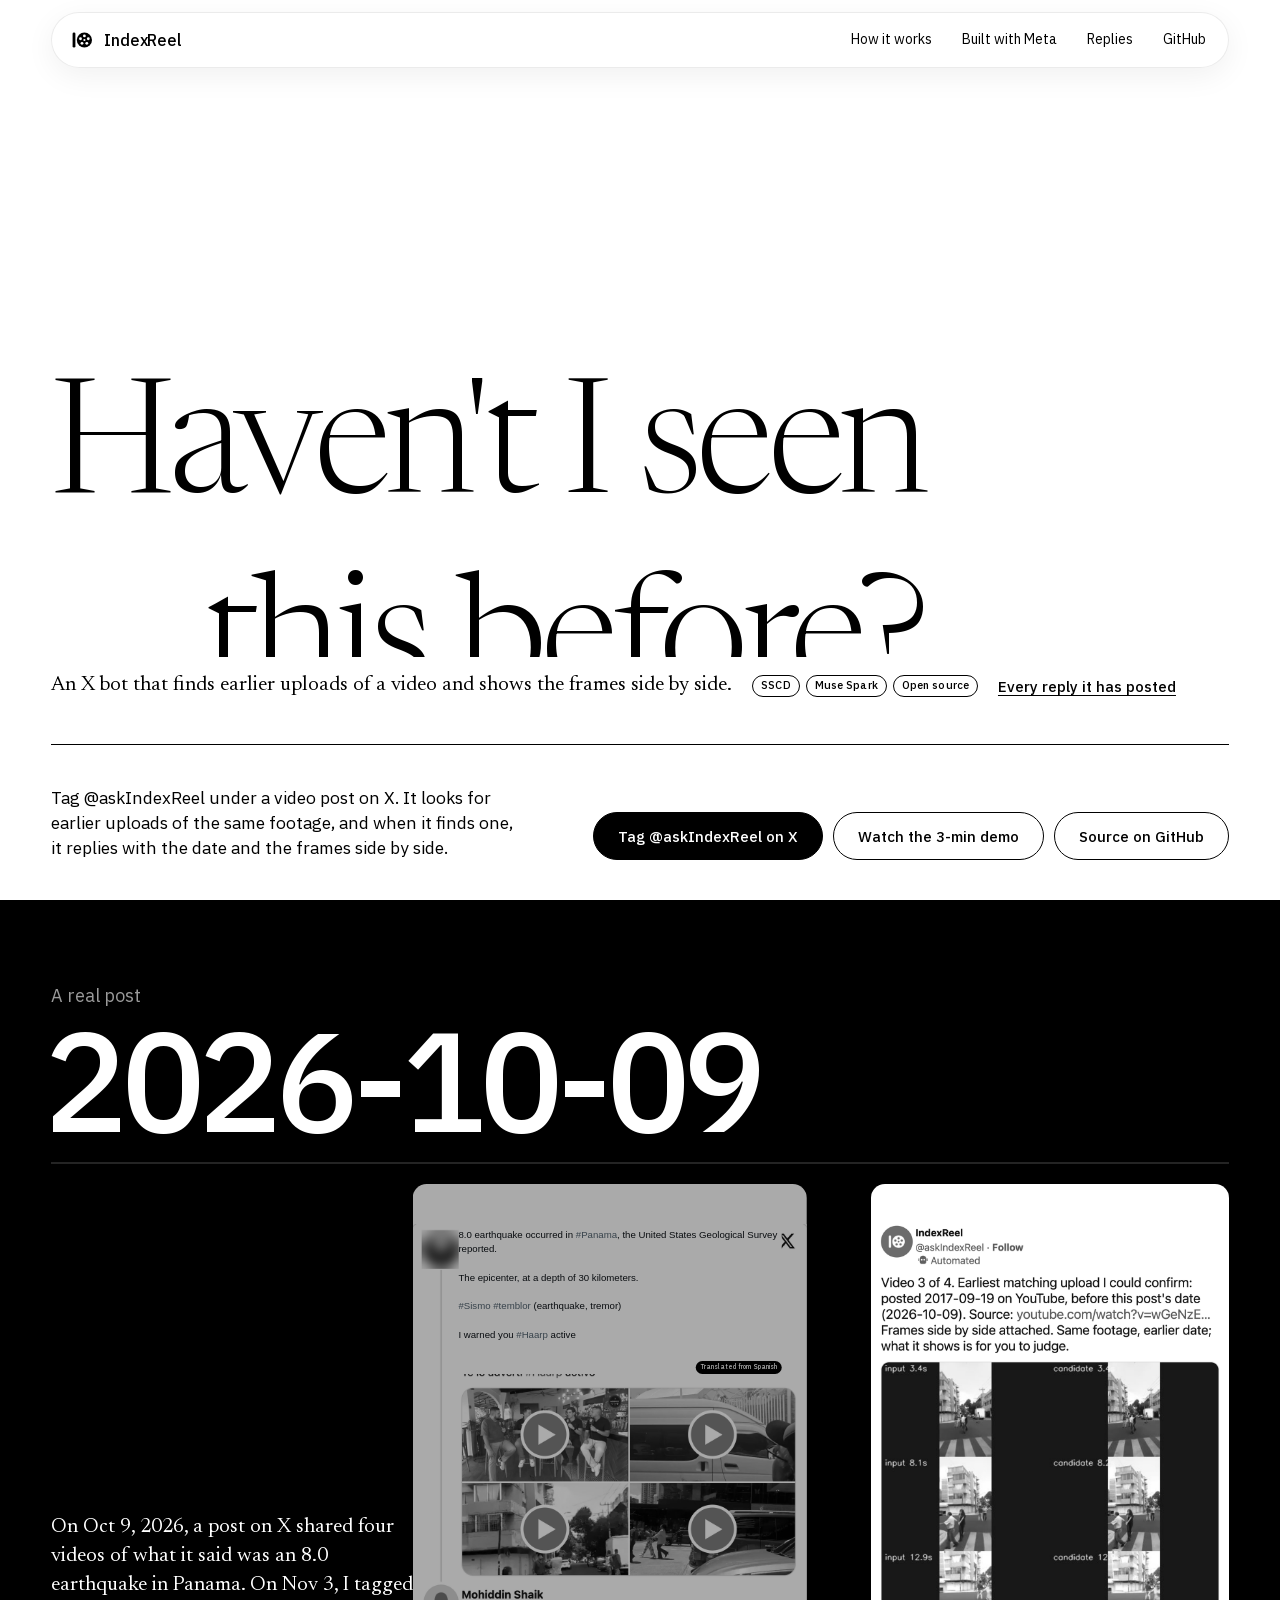
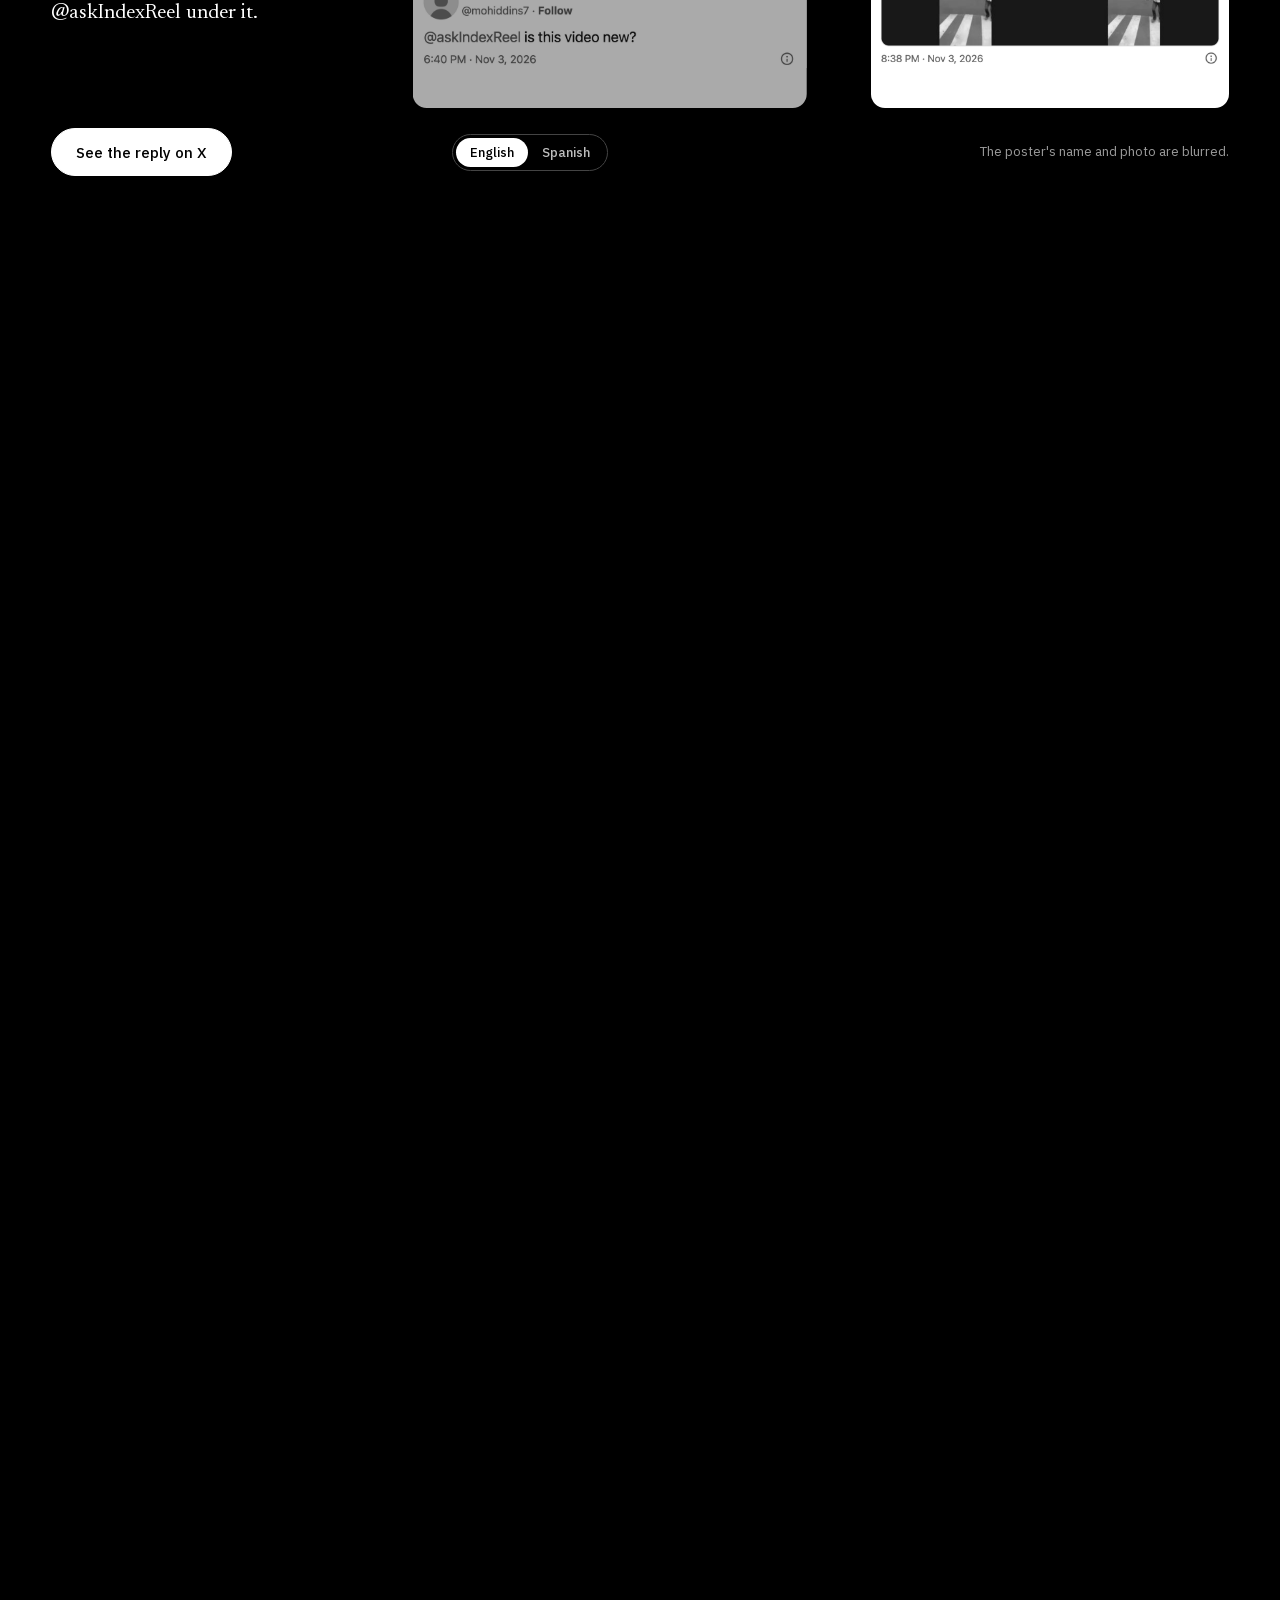
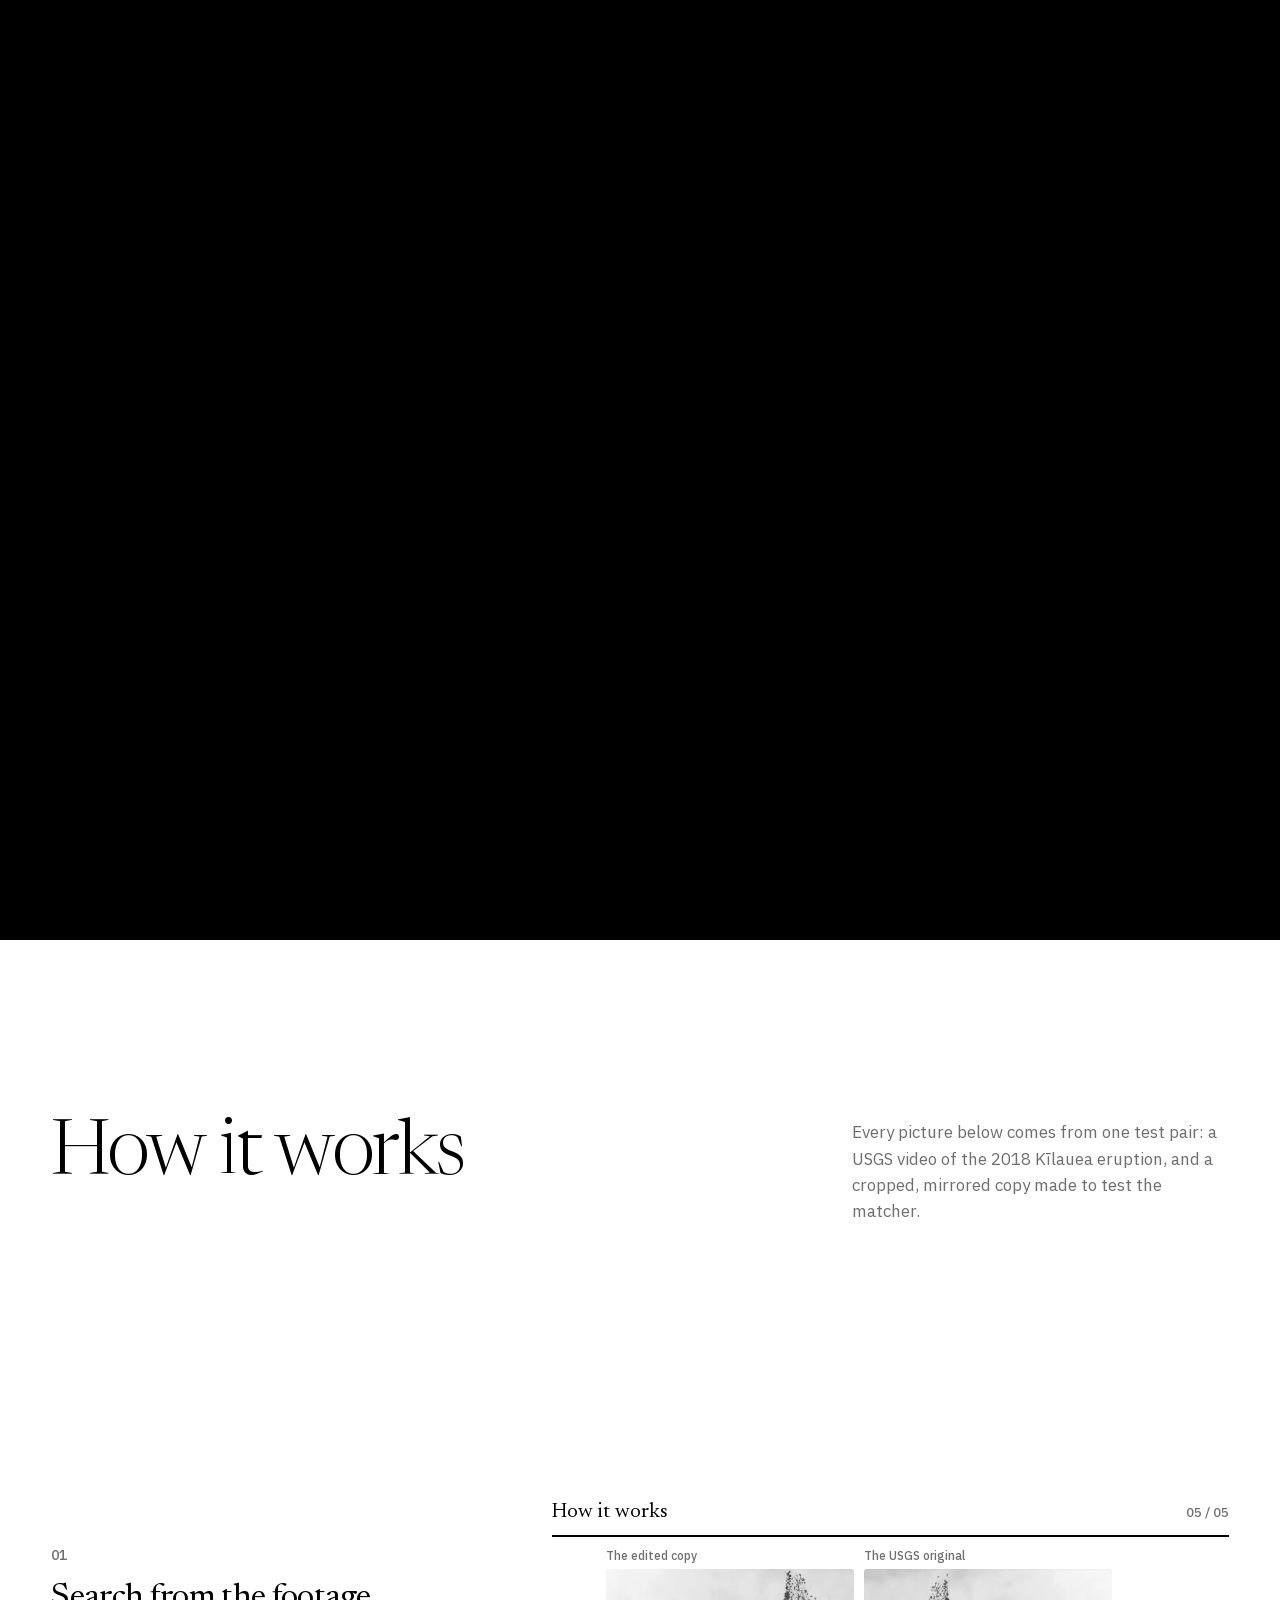
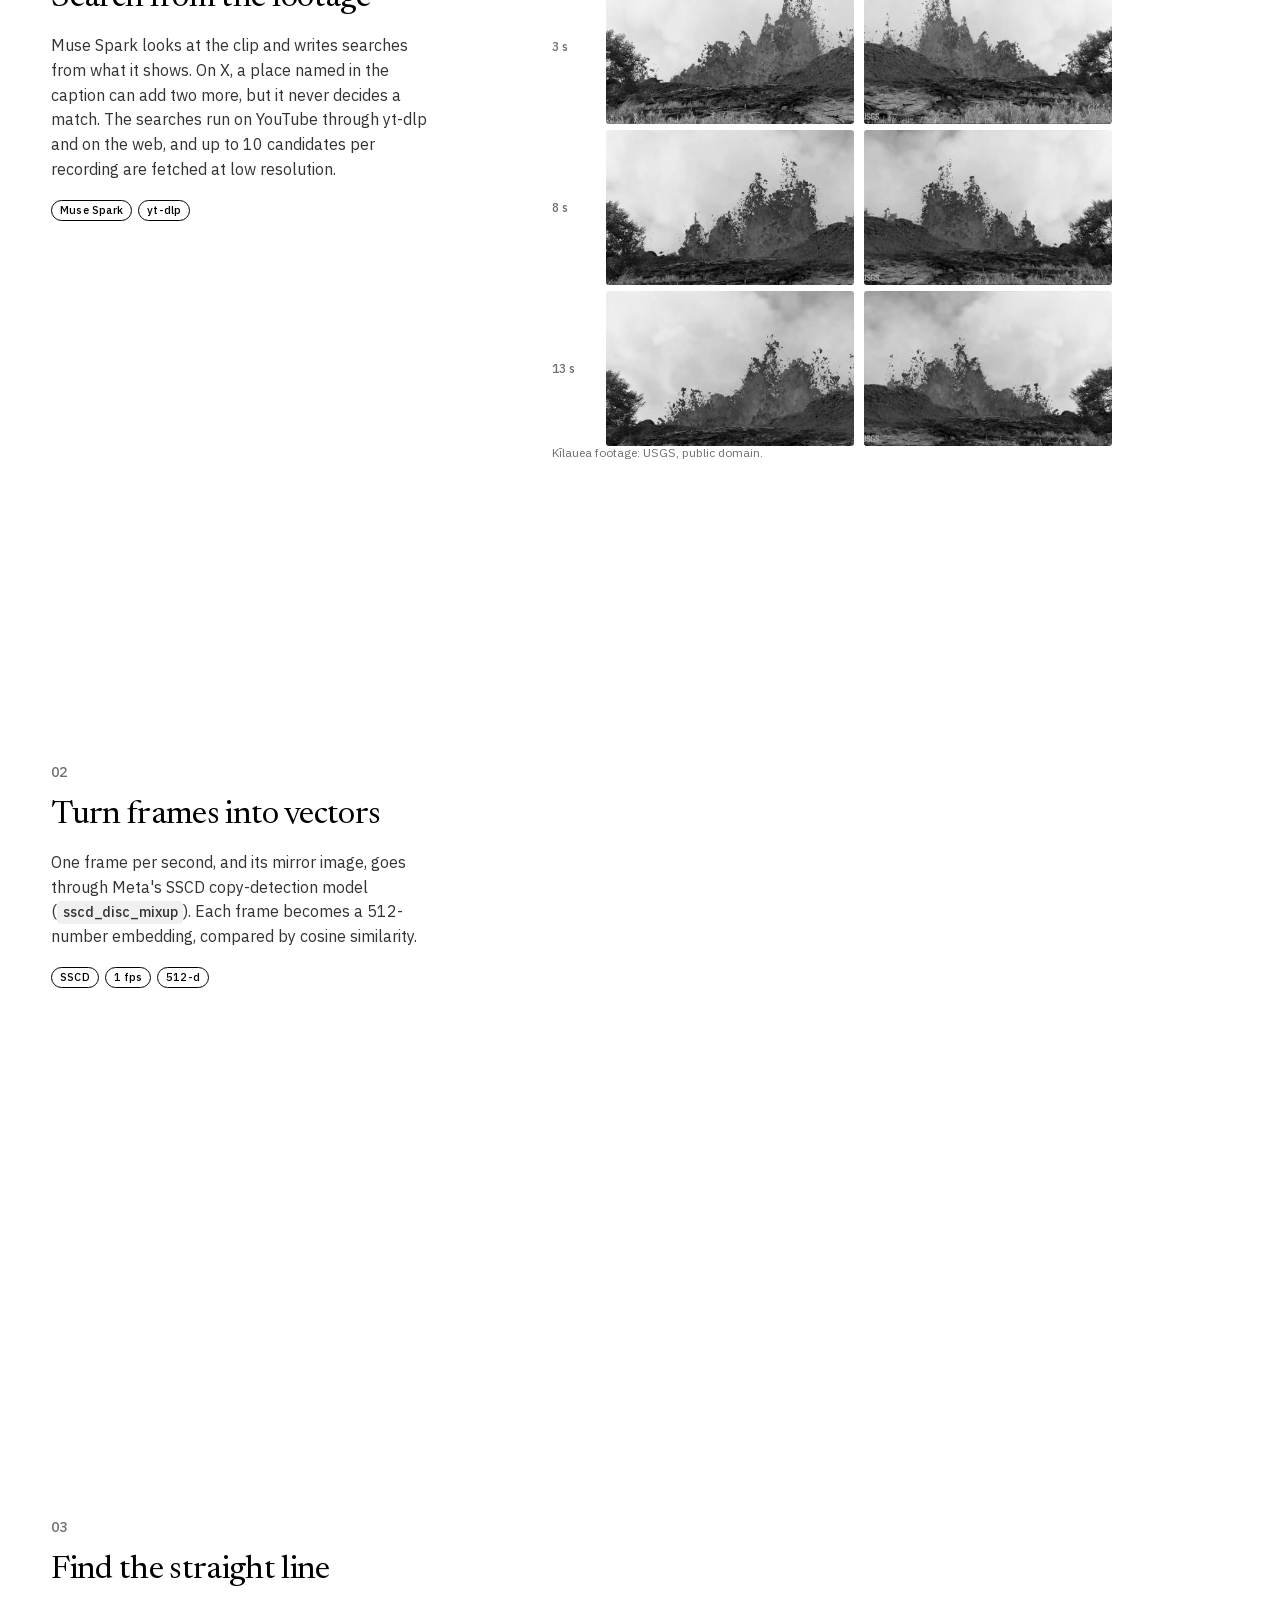
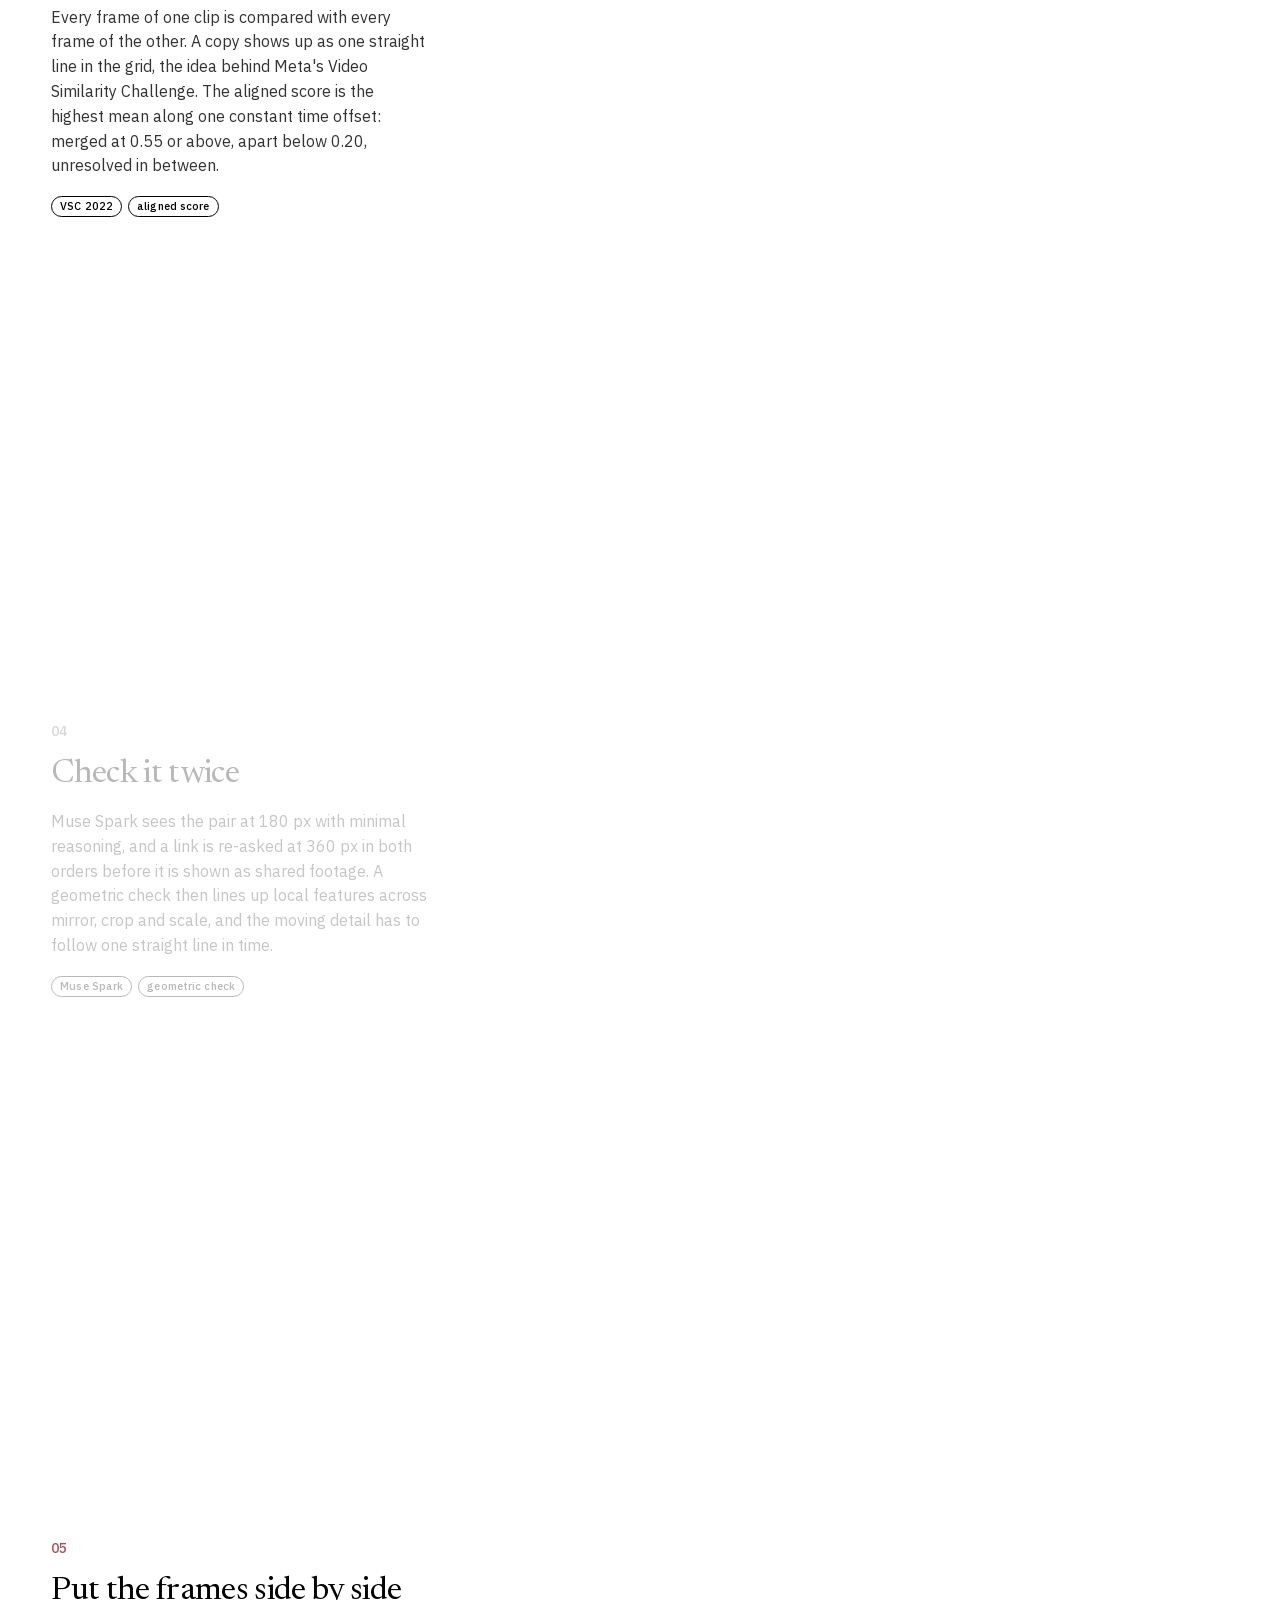
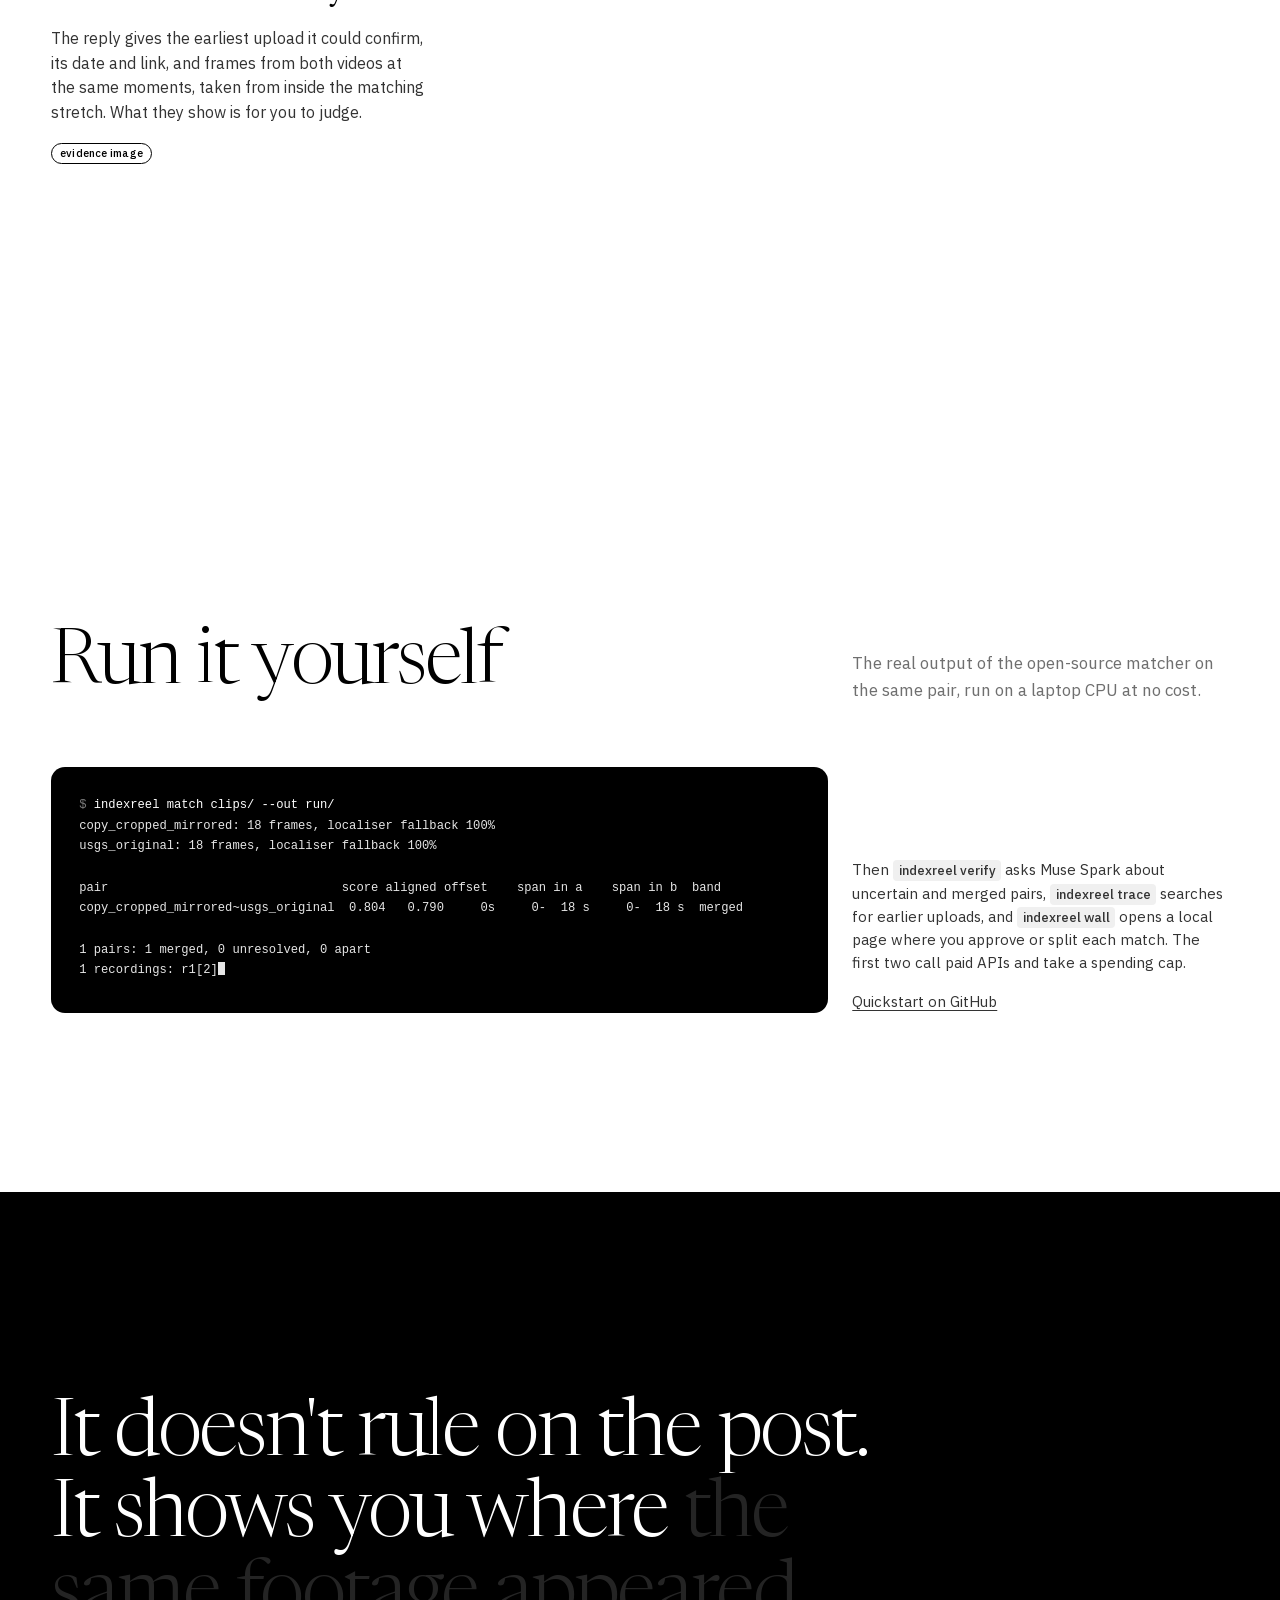
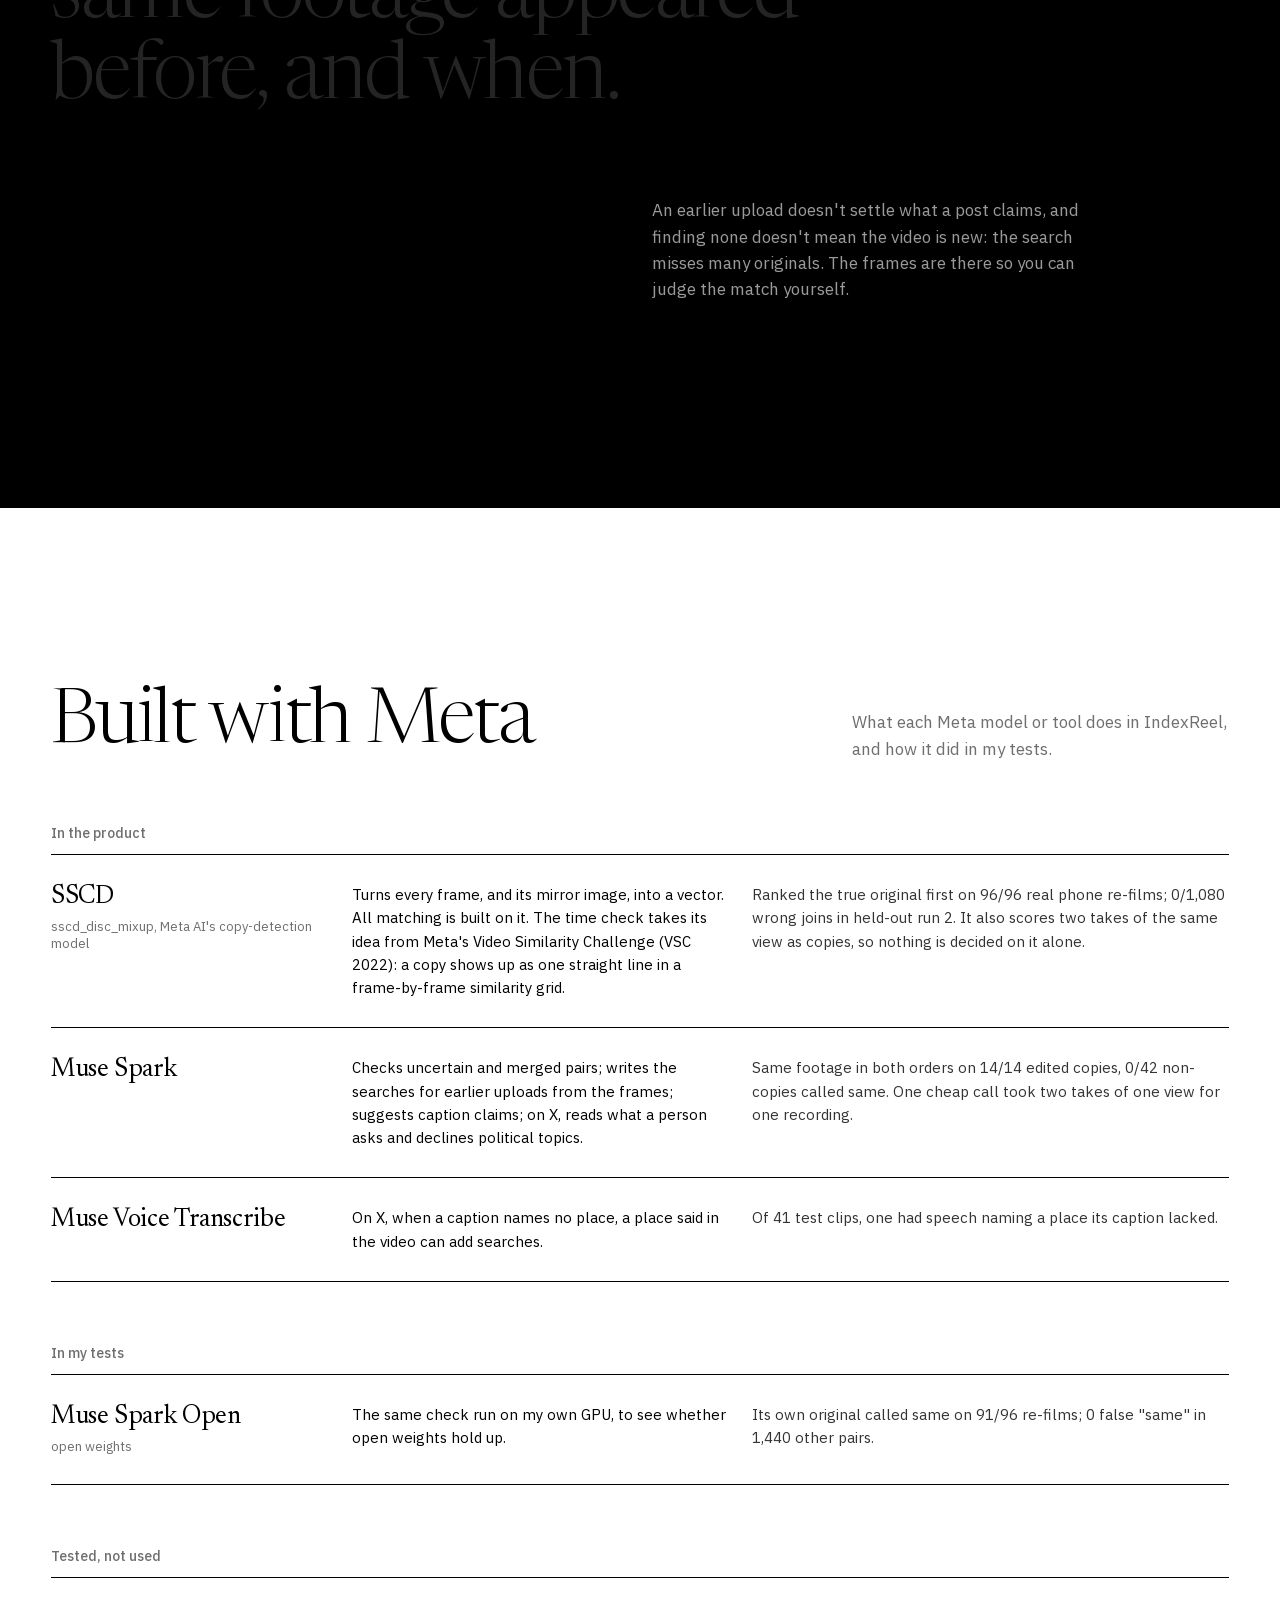
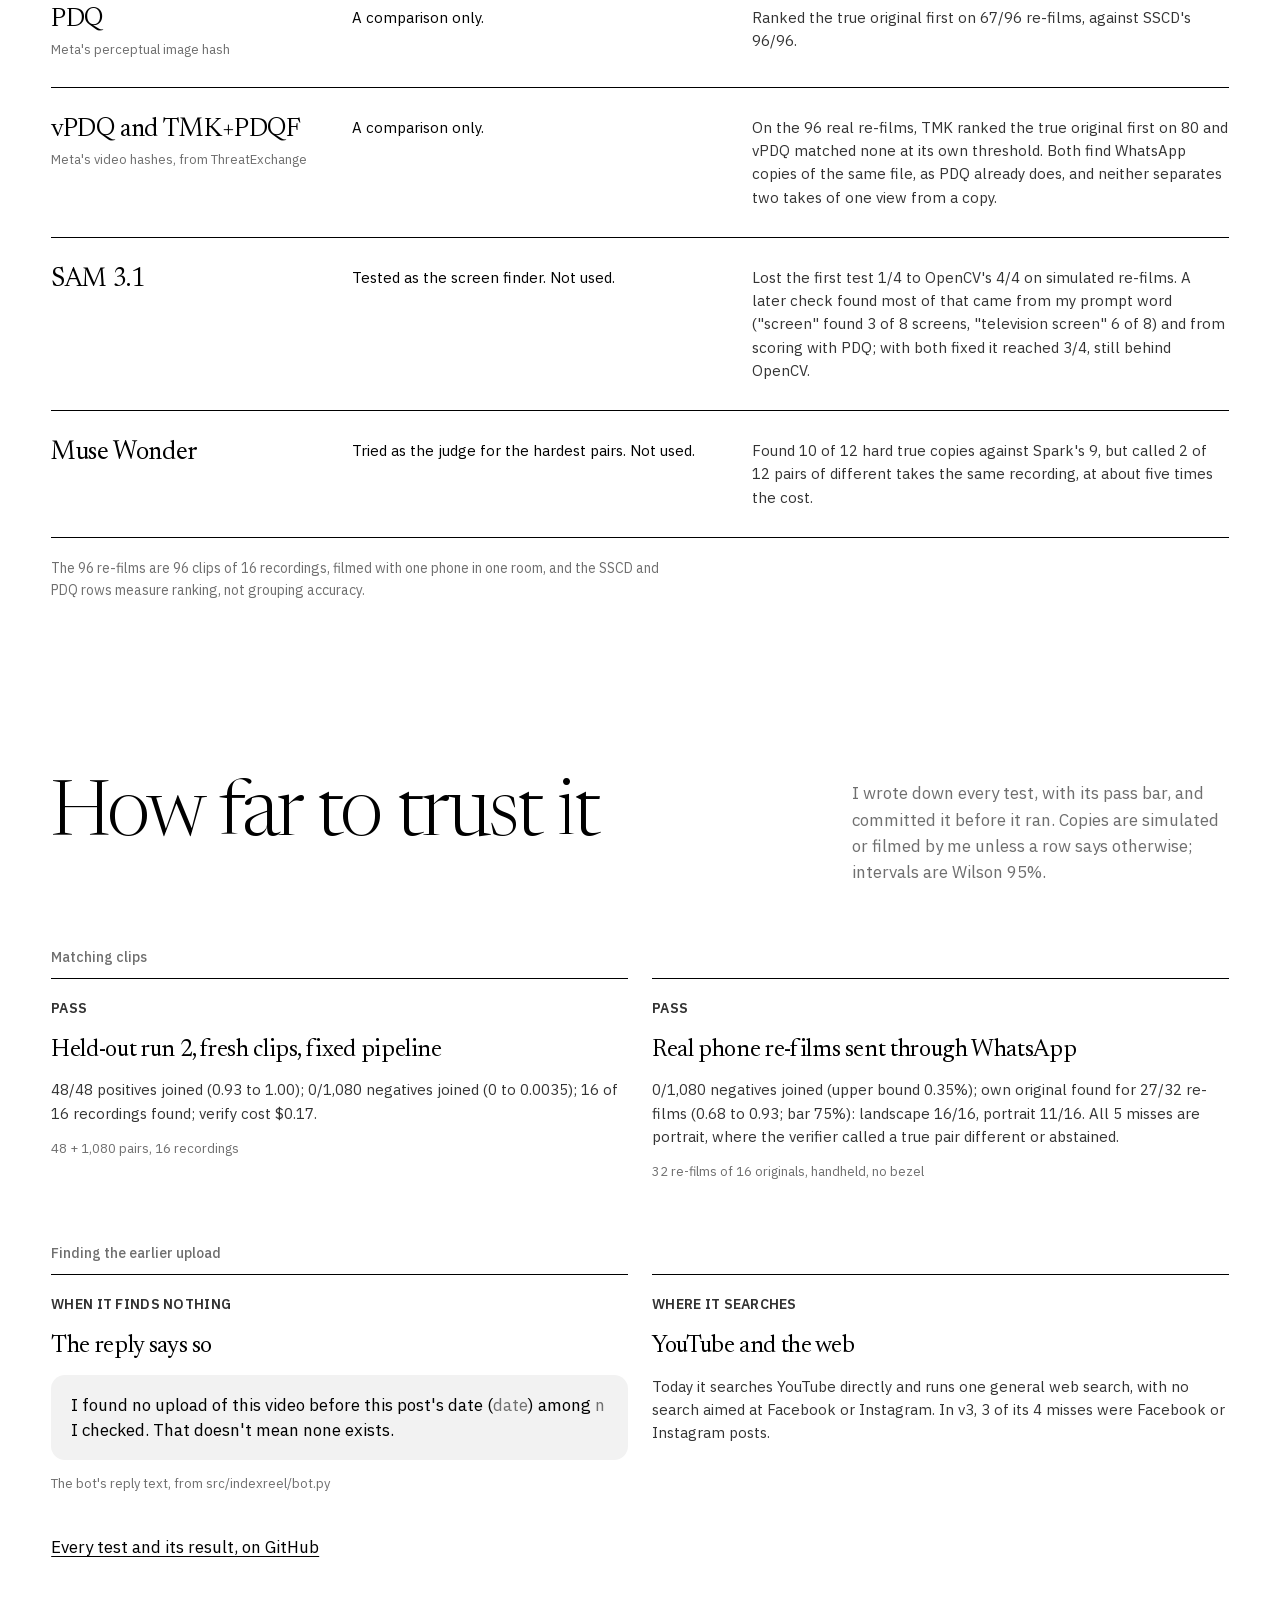
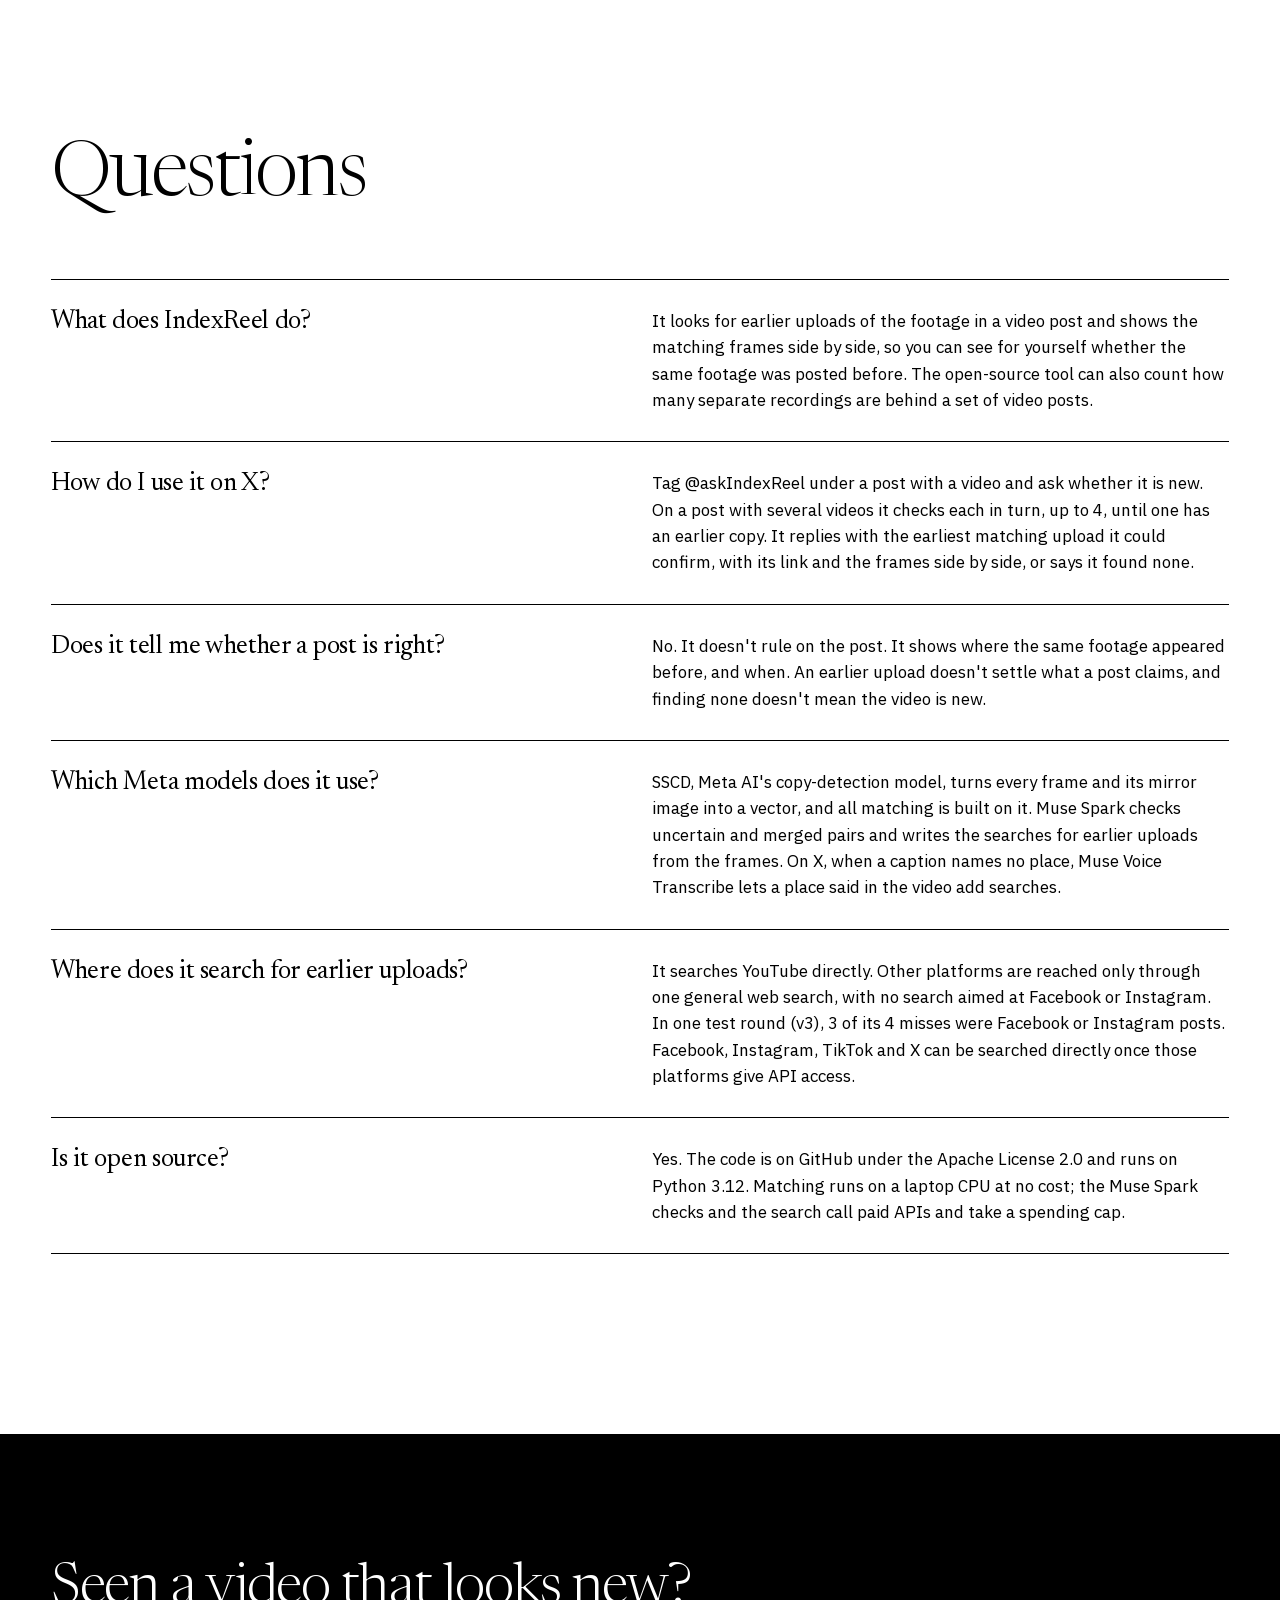
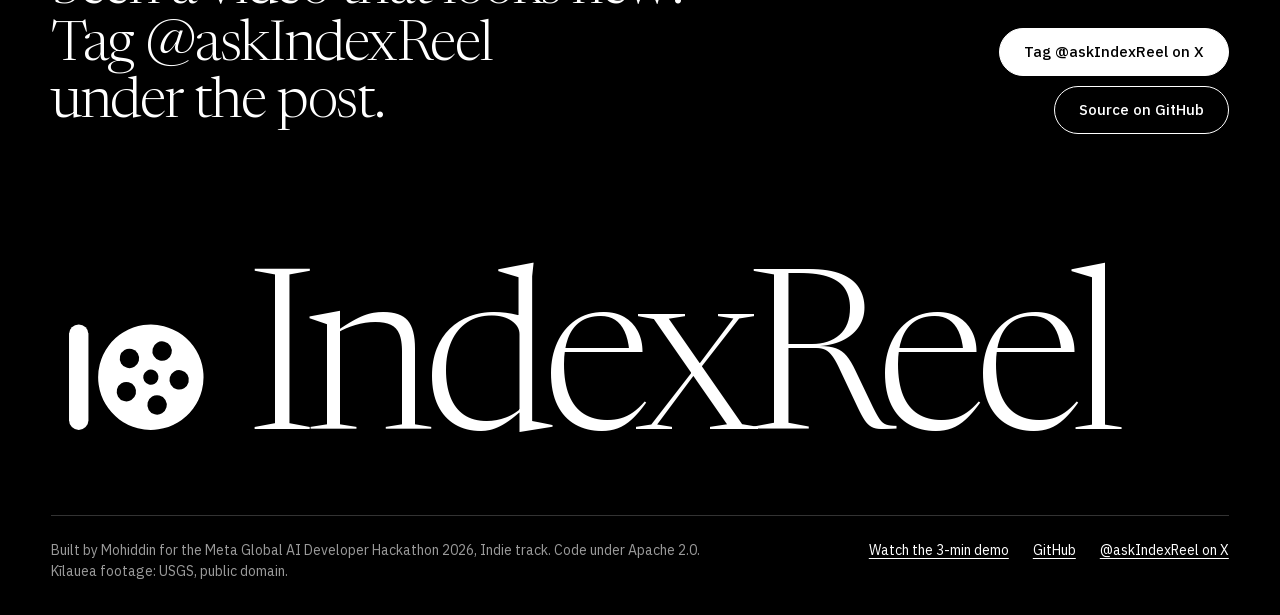
==== commit 15fc8f3e: "Site: vPDQ and TMK+PDQF join Tested, not used, verbatim from README; How far to trust it keeps the p" ====
--- a/site/index.html
+++ b/site/index.html
@@ -197,6 +197,7 @@
   <h3 class="grp">Tested, not used</h3>
   <ul class="models">
     <li><h3>PDQ<small>Meta's perceptual image hash</small></h3><p class="does">A comparison only.</p><p class="did">Ranked the true original first on 67/96 re-films, against SSCD's 96/96.</p></li>
+    <li><h3>vPDQ and TMK+PDQF<small>Meta's video hashes, from ThreatExchange</small></h3><p class="does">A comparison only.</p><p class="did">On the 96 real re-films, TMK ranked the true original first on 80 and vPDQ matched none at its own threshold. Both find WhatsApp copies of the same file, as PDQ already does, and neither separates two takes of one view from a copy.</p></li>
     <li><h3>SAM 3.1</h3><p class="does">Tested as the screen finder. Not used.</p><p class="did">Lost the first test 1/4 to OpenCV's 4/4 on simulated re-films. A later check found most of that came from my prompt word ("screen" found 3 of 8 screens, "television screen" 6 of 8) and from scoring with PDQ; with both fixed it reached 3/4, still behind OpenCV.</p></li>
     <li><h3>Muse Wonder</h3><p class="does">Tried as the judge for the hardest pairs. Not used.</p><p class="did">Found 10 of 12 hard true copies against Spark's 9, but called 2 of 12 pairs of different takes the same recording, at about five times the cost.</p></li>
   </ul>
@@ -206,7 +207,7 @@
 <section id="trust" aria-labelledby="trust-h">
   <div class="head">
     <h2 id="trust-h">How far to trust it</h2>
-    <p class="muted">I wrote down every test, with its pass bar, and committed it before it ran. Failed tests are reported as failed. Copies are simulated or filmed by me unless a row says otherwise; intervals are Wilson 95%.</p>
+    <p class="muted">I wrote down every test, with its pass bar, and committed it before it ran. Copies are simulated or filmed by me unless a row says otherwise; intervals are Wilson 95%.</p>
   </div>
   <h3 class="grp">Matching clips</h3>
   <div class="results">
@@ -215,11 +216,10 @@
   </div>
   <h3 class="grp">Finding the earlier upload</h3>
   <div class="results">
-    <article class="res"><p class="v">FAIL</p><h3>Earlier copies, v5</h3><p>2 wrong statements: of 12 earlier copies trace confirmed, the blind reviewer could not tell 2 were the same recording from the evidence image (each a small inset in a news video or graphic; neither was the copy shown; none judged different). Found 0 of 1 real re-upload and 1 of 9 of my copies (needs 4). Nothing on any control.</p><p class="n">10 cases, 4 controls</p></article>
     <article class="res miss"><p class="v">WHEN IT FINDS NOTHING</p><h3>The reply says so</h3><blockquote>I found no upload of this video before this post's date (<i>date</i>) among <i>n</i> I checked. That doesn't mean none exists.</blockquote><p class="n">The bot's reply text, from src/indexreel/bot.py</p></article>
-  </div>
-  <p class="fine">Today it searches YouTube directly and runs one general web search, with no search aimed at Facebook or Instagram. In v3, 3 of its 4 misses were Facebook or Instagram posts.</p>
-  <p class="after"><a href="https://github.com/mohiddin7/indexreel#results">All results, including every failed test</a></p>
+    <article class="res"><p class="v">WHERE IT SEARCHES</p><h3>YouTube and the web</h3><p>Today it searches YouTube directly and runs one general web search, with no search aimed at Facebook or Instagram. In v3, 3 of its 4 misses were Facebook or Instagram posts.</p></article>
+  </div>
+  <p class="after"><a href="https://github.com/mohiddin7/indexreel#results">Every test and its result, on GitHub</a></p>
 </section>
 
 <section id="faq" aria-labelledby="faq-h">
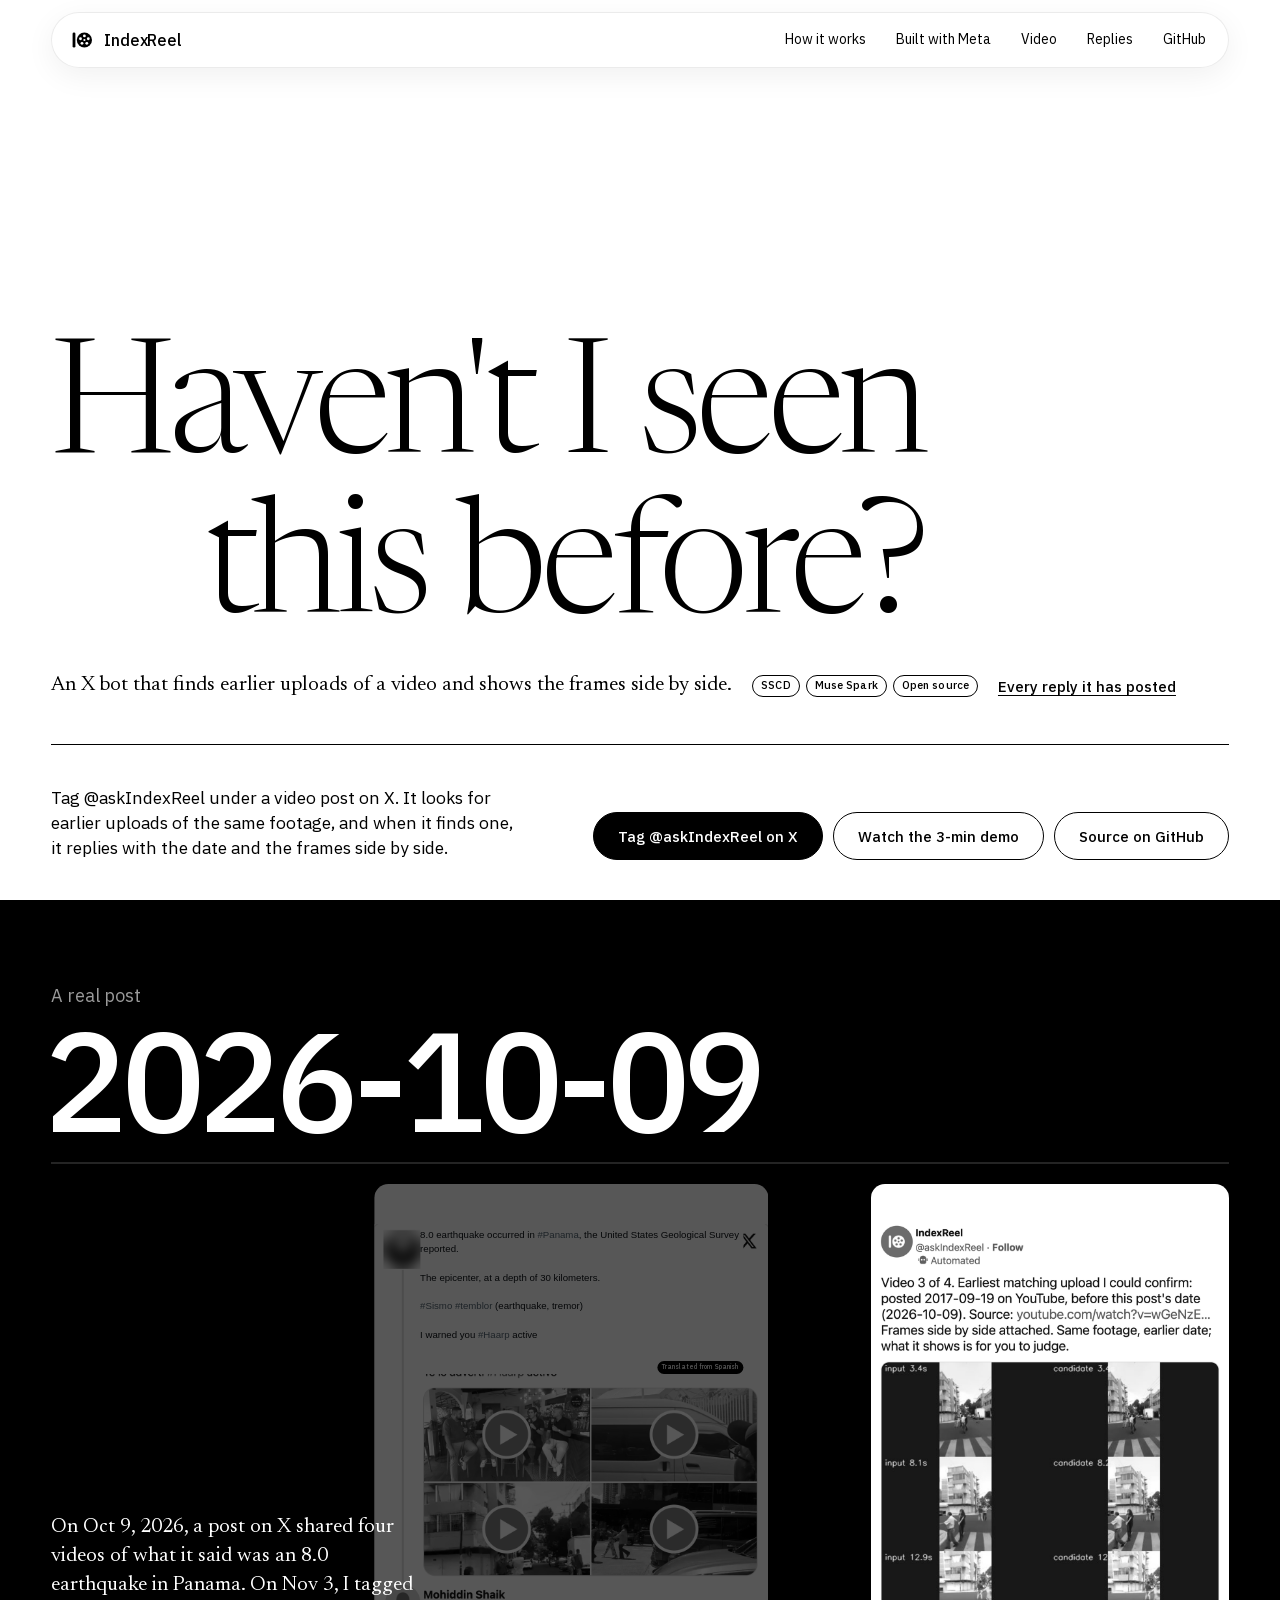
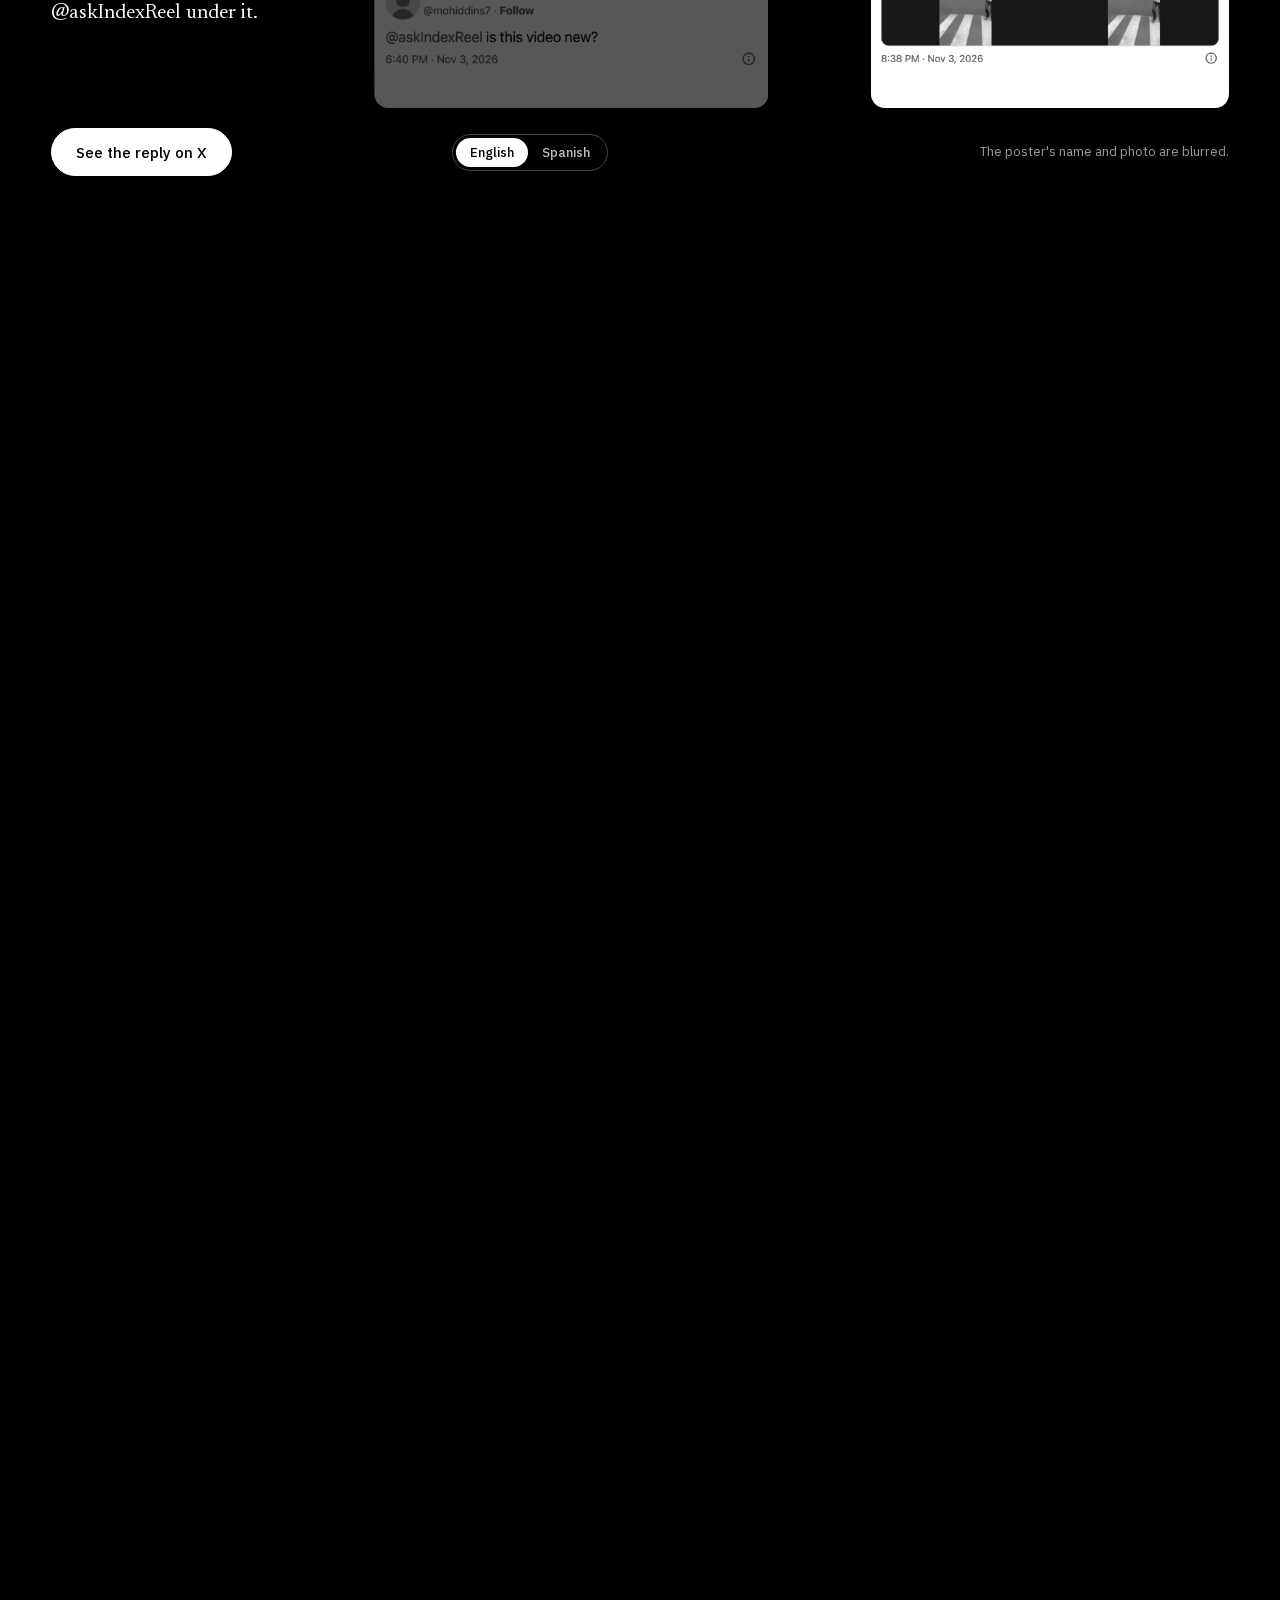
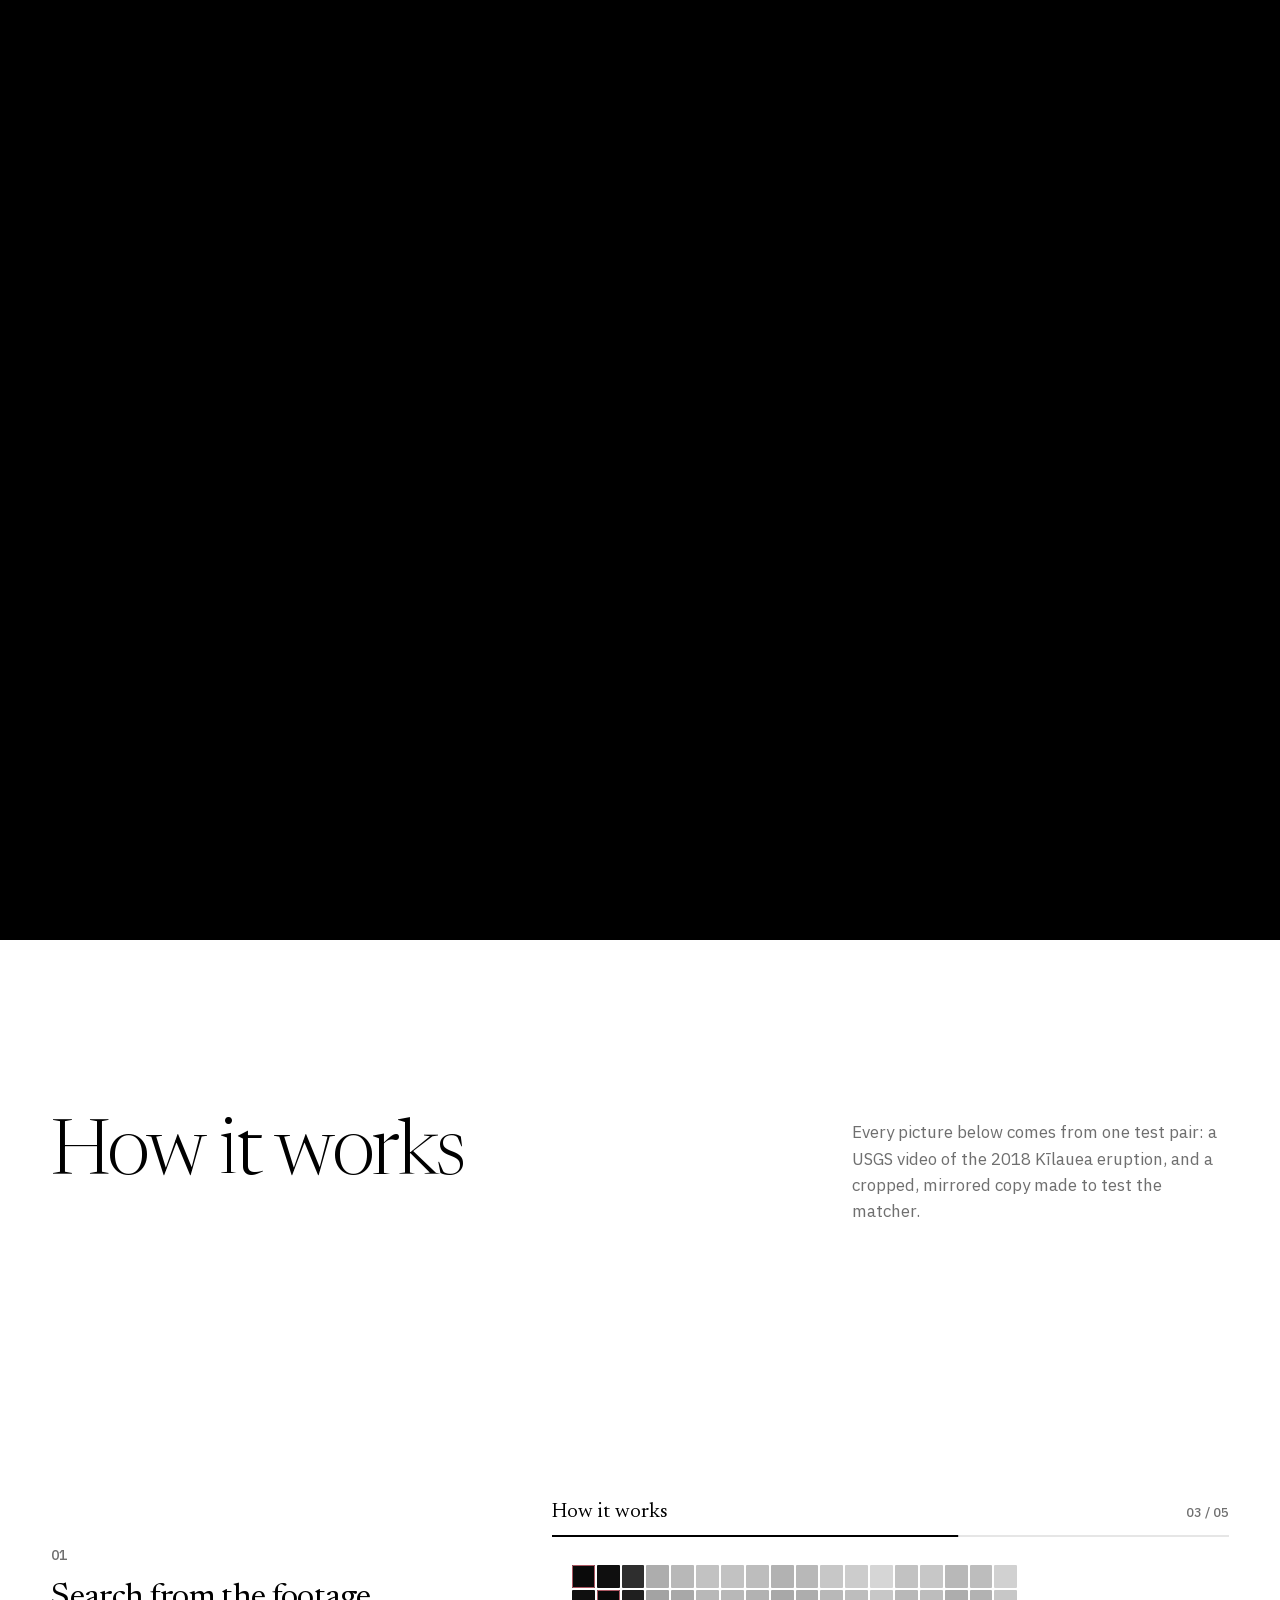
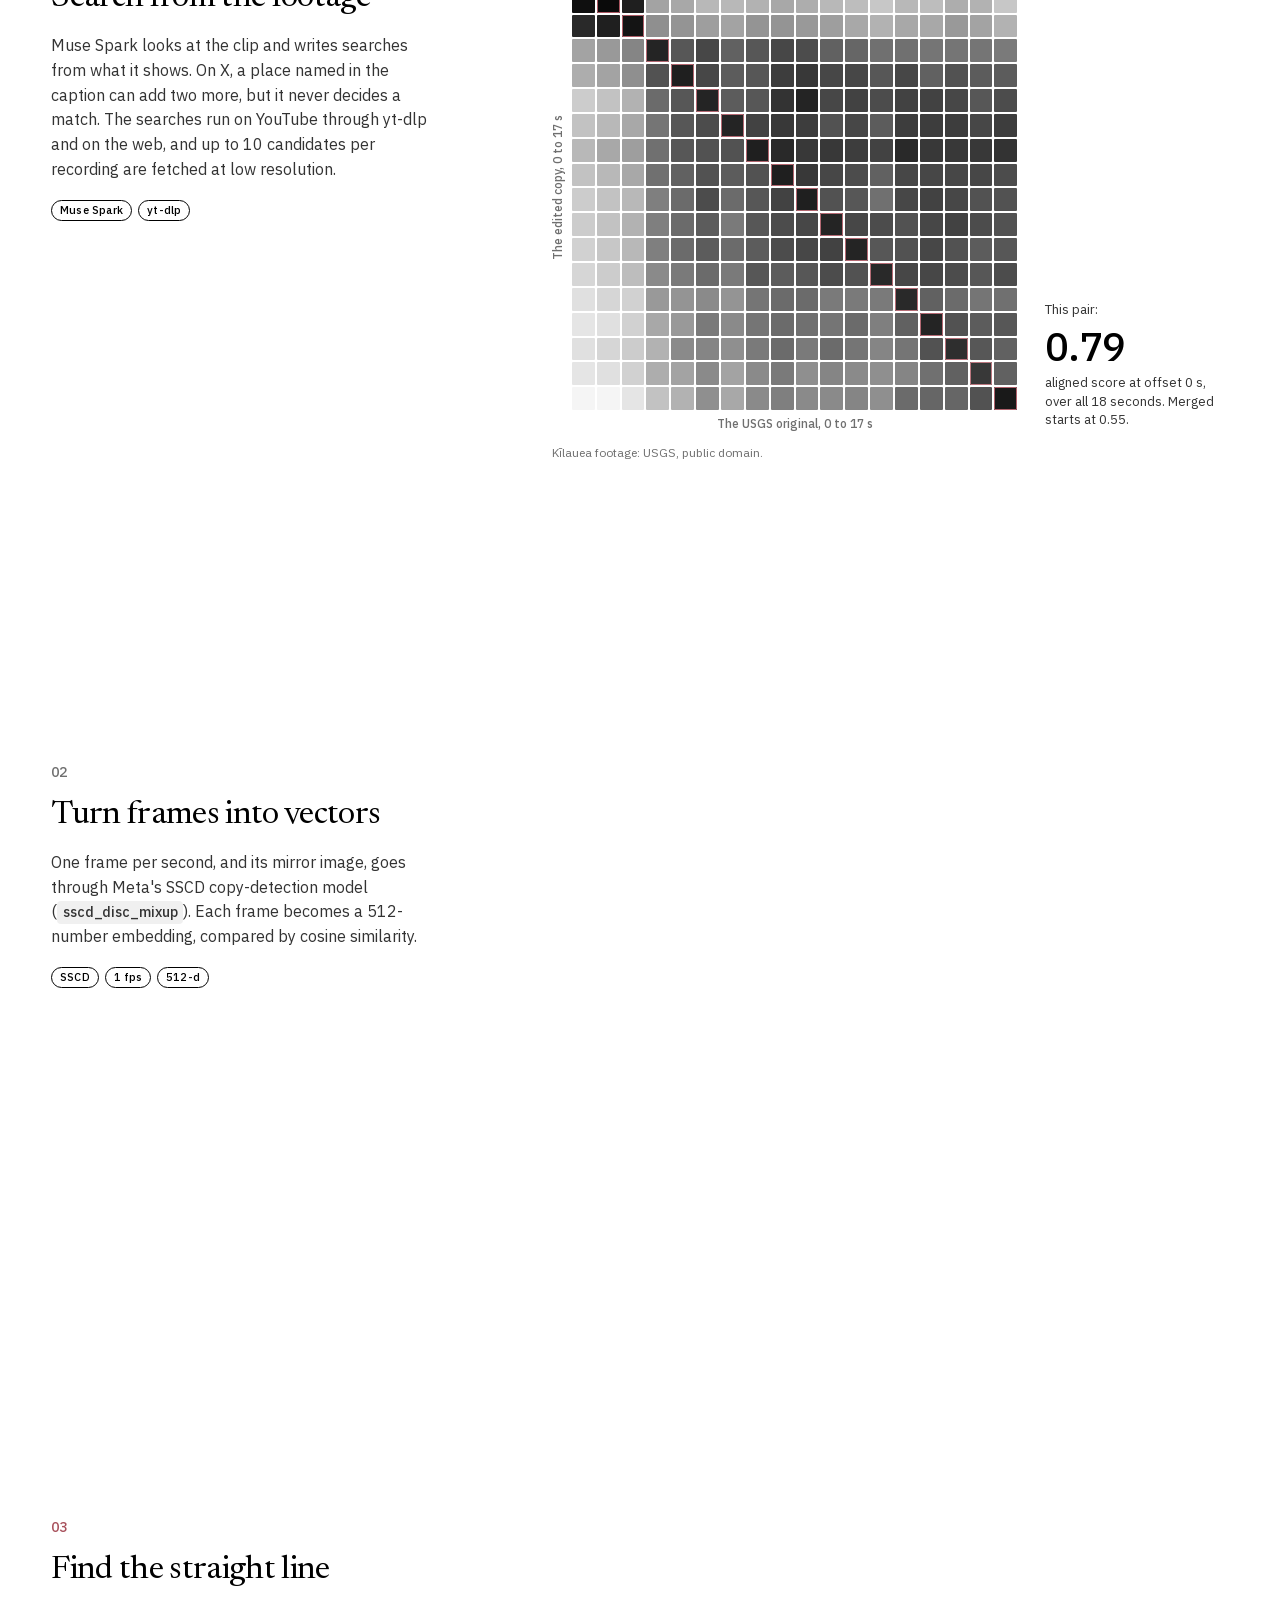
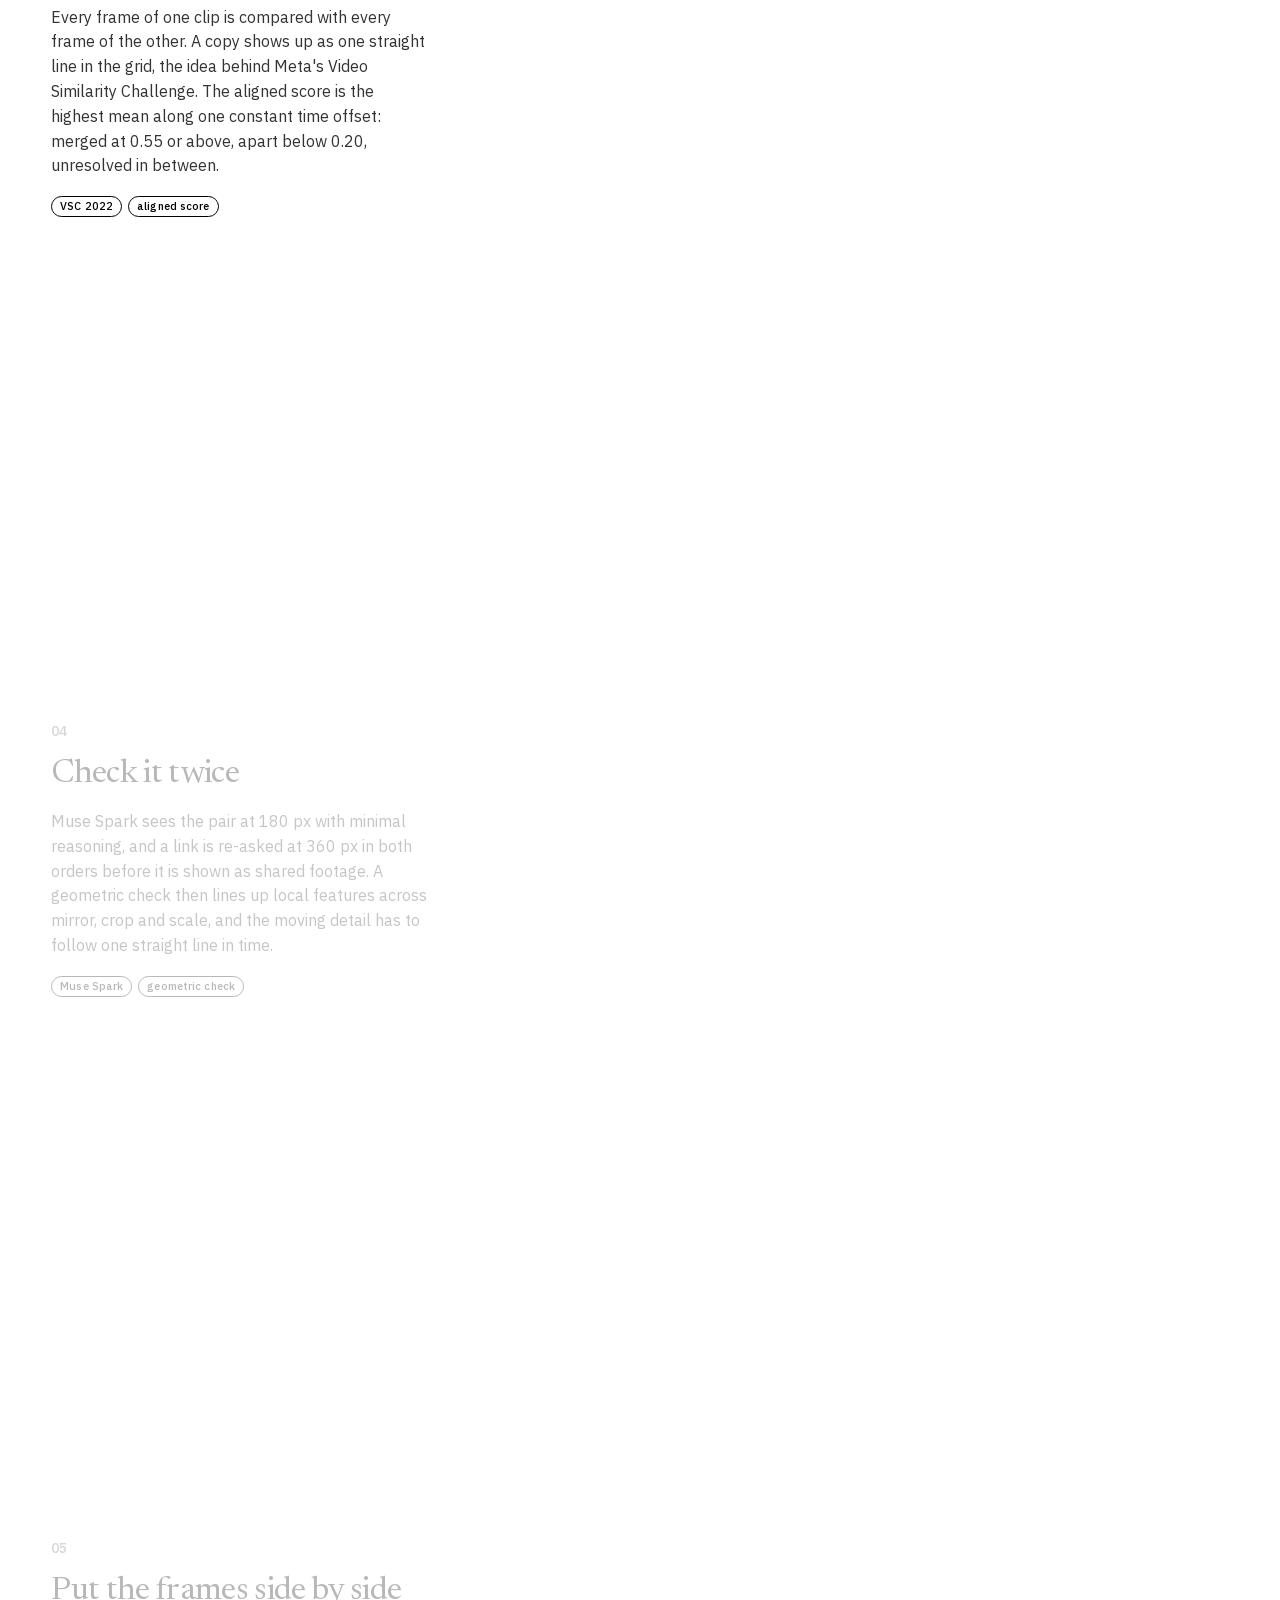
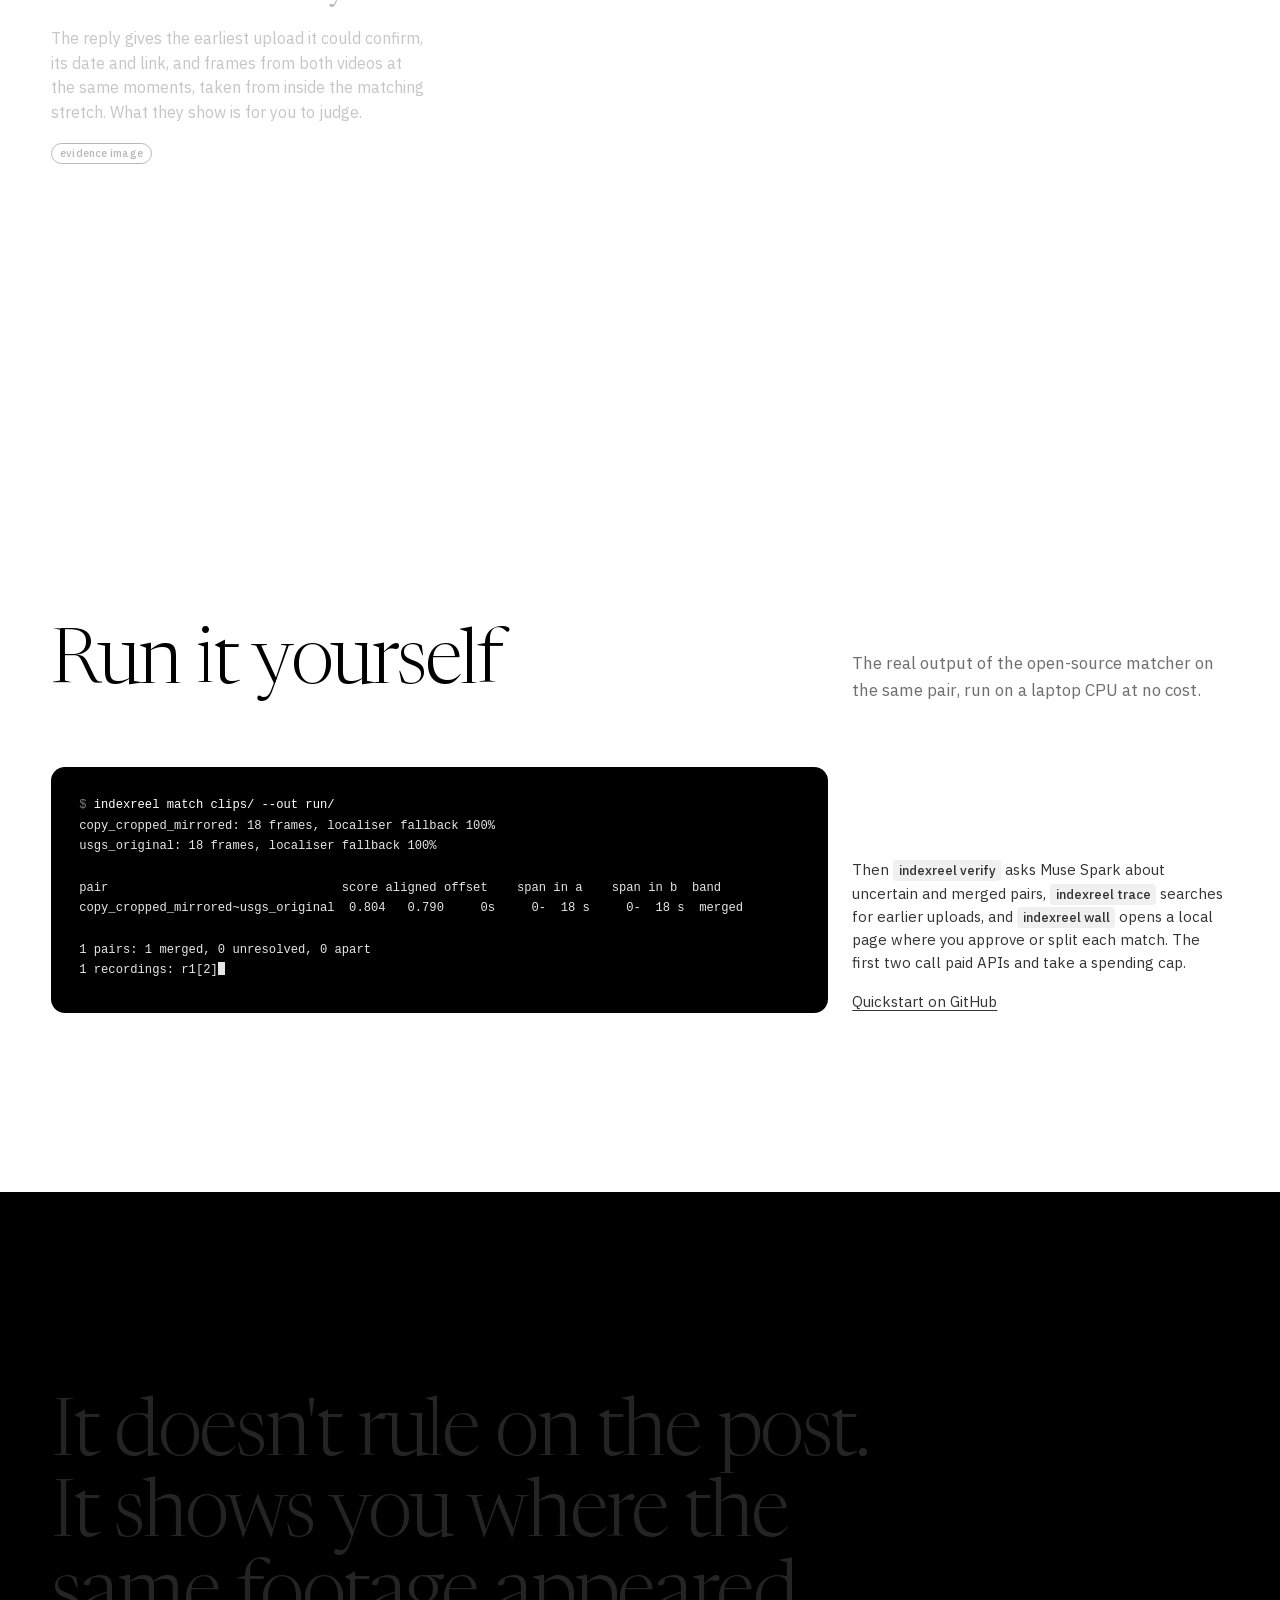
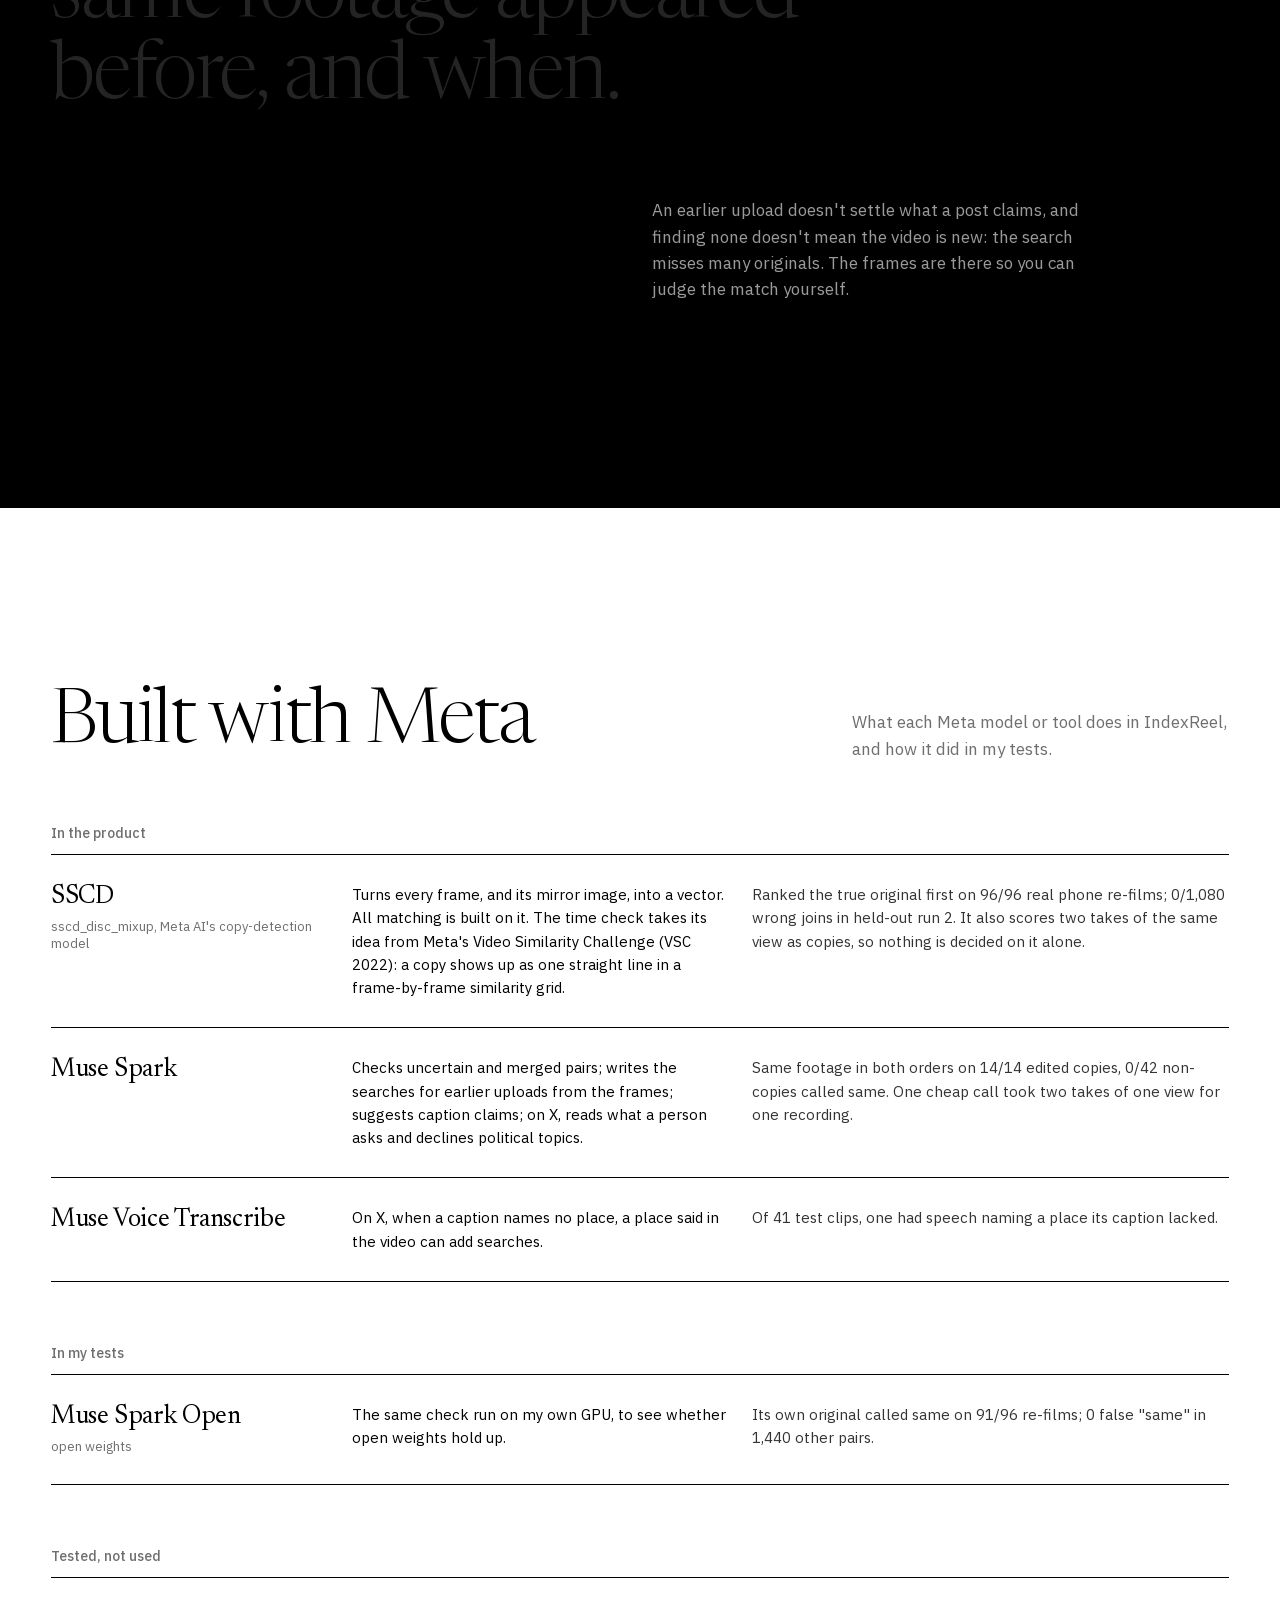
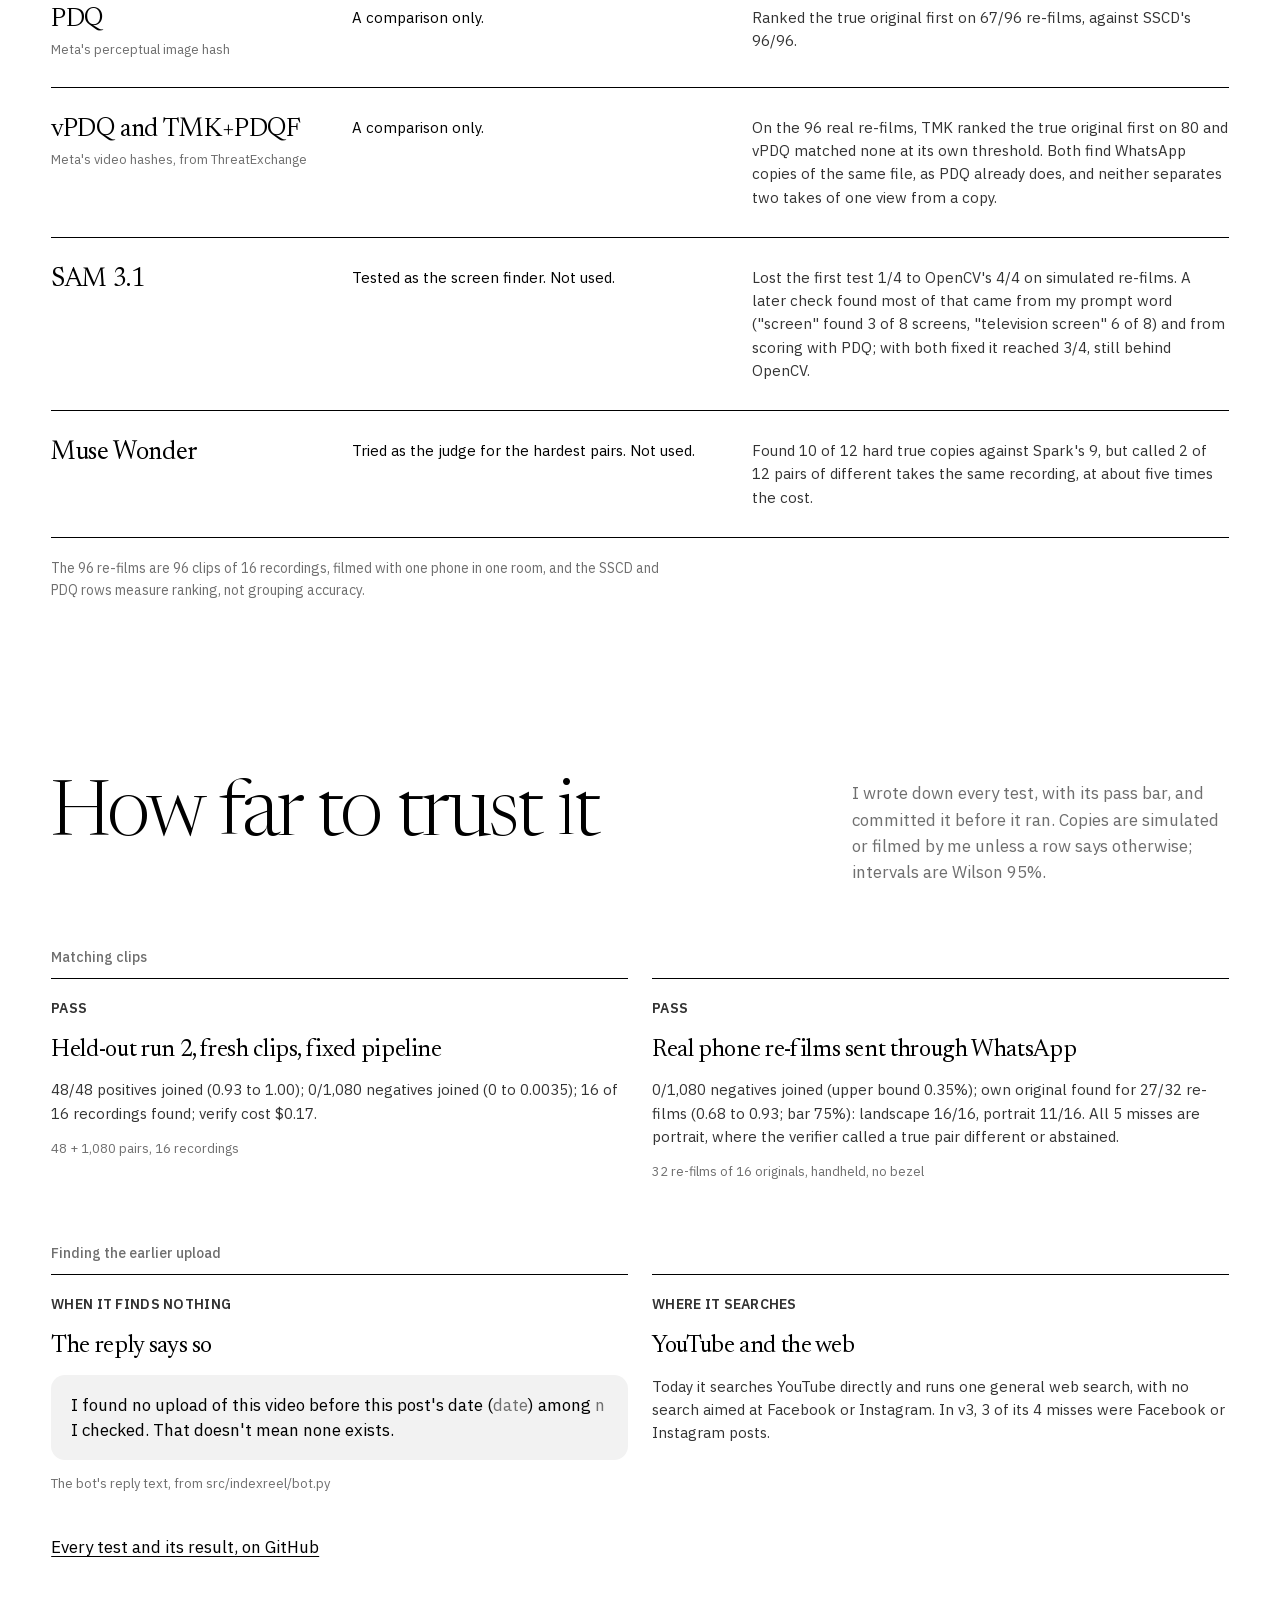
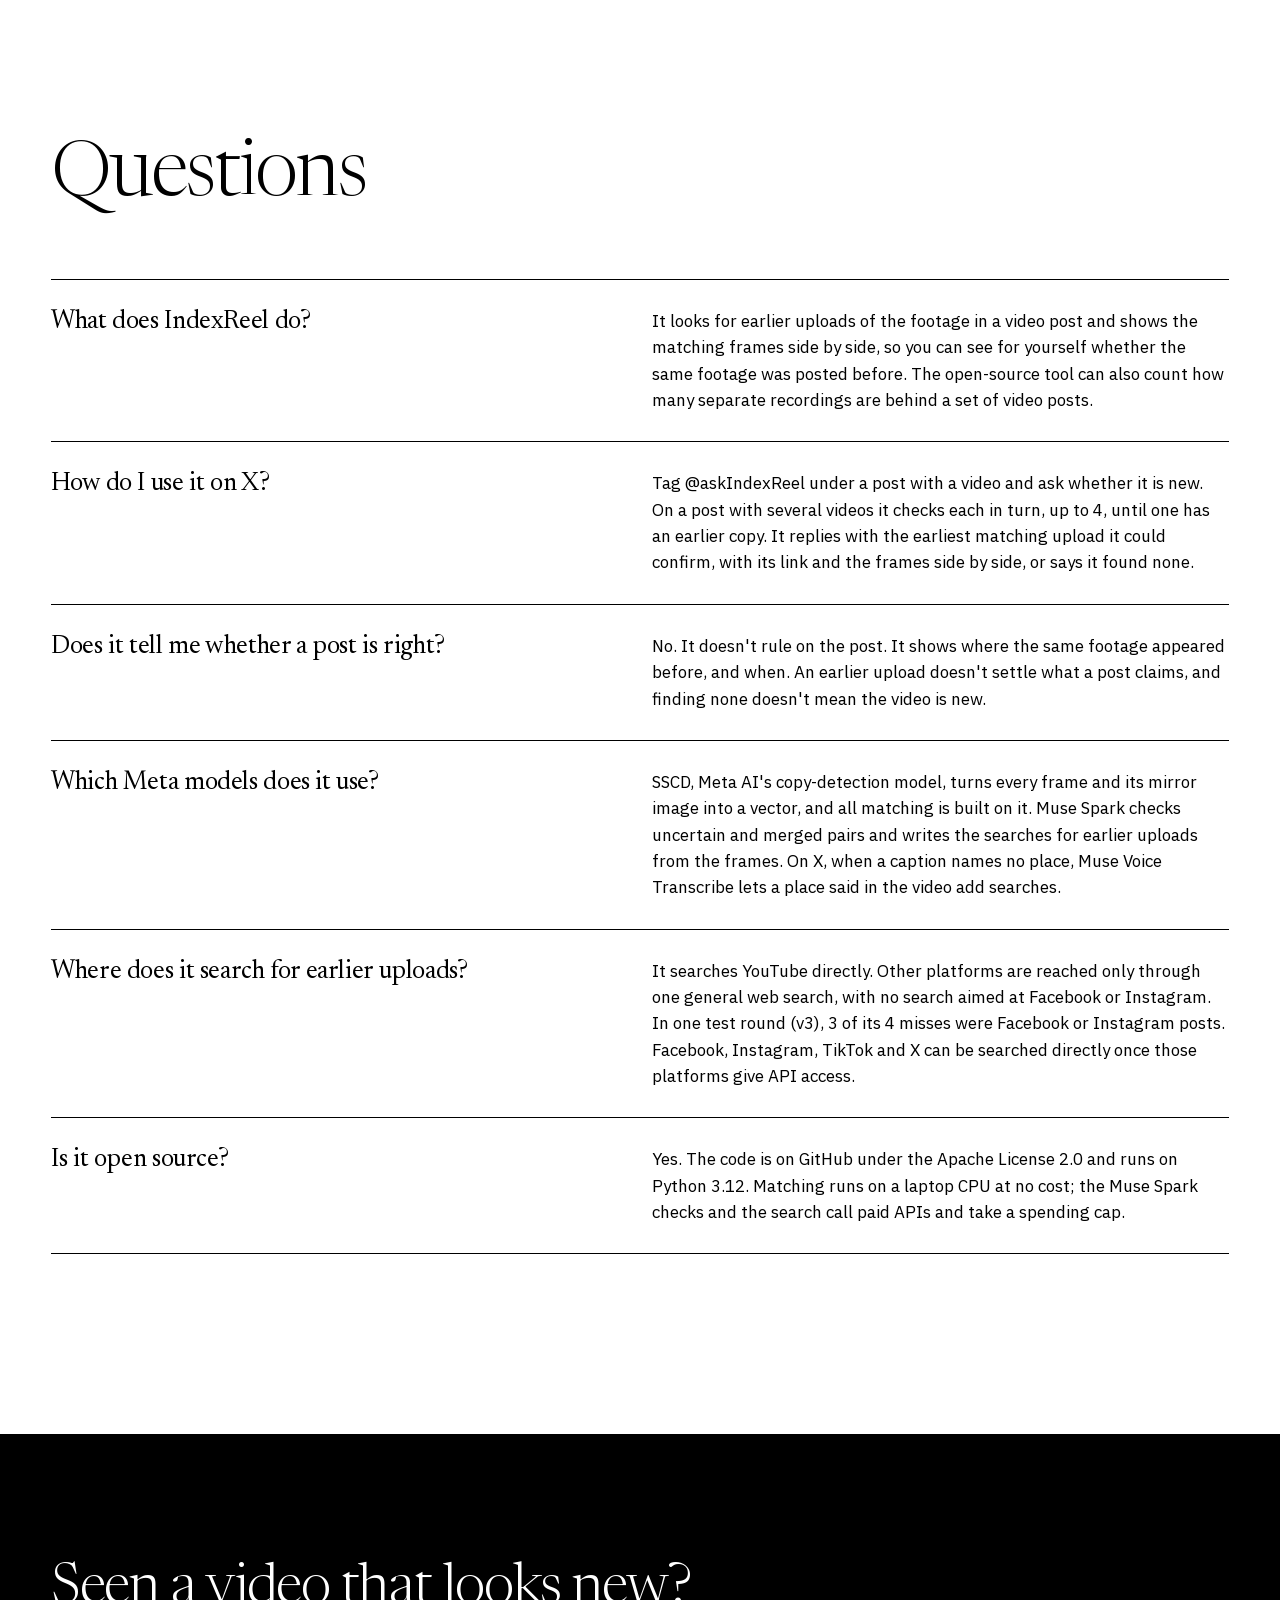
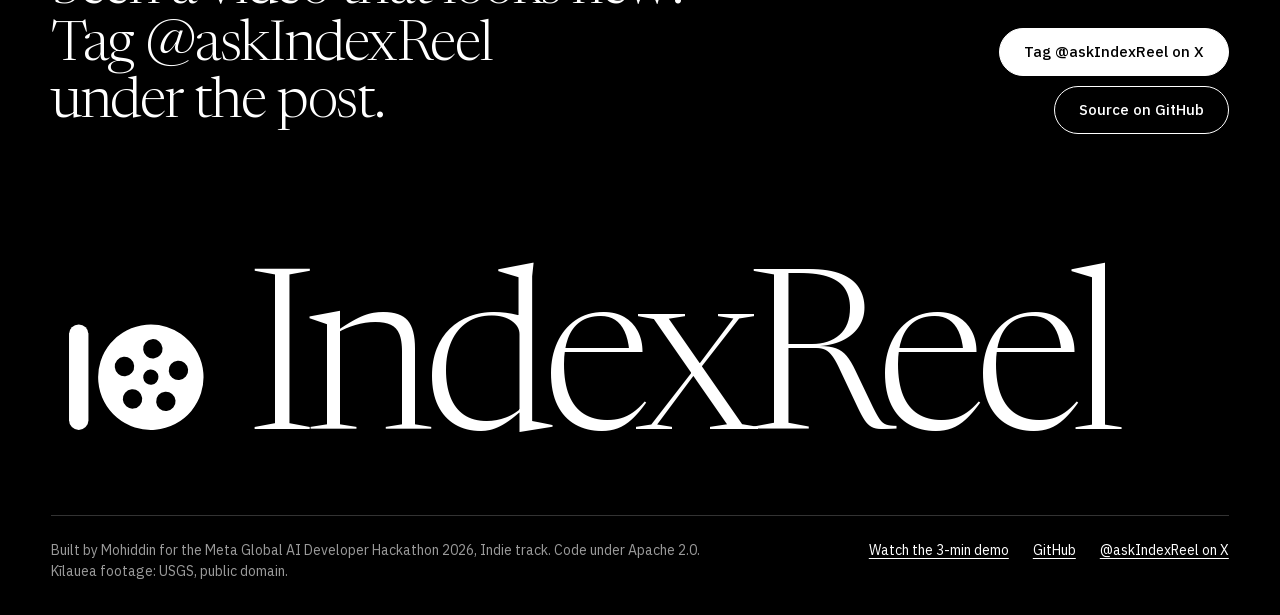
==== commit a4ec3927: "Site: a Video page with the 3-minute demo (a local poster; YouTube loads from youtube-nocookie only " ====
--- a/site/index.html
+++ b/site/index.html
@@ -38,9 +38,9 @@
 <header class="top">
   <a class="brand" href="#top" aria-label="IndexReel, back to top">
     <svg viewBox="0 0 24 24" aria-hidden="true"><mask id="m1"><rect width="24" height="24" fill="#fff"/><g fill="#000"><circle cx="14.4" cy="12" r="1.1"/><circle cx="14.4" cy="7.9" r="1.4"/><circle cx="18.3" cy="10.73" r="1.4"/><circle cx="16.81" cy="15.32" r="1.4"/><circle cx="11.99" cy="15.32" r="1.4"/><circle cx="10.5" cy="10.73" r="1.4"/></g></mask><g fill="currentColor"><rect x="2.6" y="4.4" width="2.8" height="15.2" rx="1.4"/><g class="reel hd-reel"><circle cx="14.4" cy="12" r="7.6" mask="url(#m1)"/></g></g></svg>
-    IndexReel
+    <span class="bw">IndexReel</span>
   </a>
-  <nav><a class="hide-s" href="#how">How it works</a><a class="hide-s" href="#meta">Built with Meta</a><a href="replies.html">Replies</a><a href="https://warmhop.com/r/MV4bPDoQ?ref=site">GitHub</a></nav>
+  <nav><a class="hide-s" href="#how">How it works</a><a class="hide-s" href="#meta">Built with Meta</a><a href="video.html">Video</a><a href="replies.html">Replies</a><a href="https://warmhop.com/r/MV4bPDoQ?ref=site">GitHub</a></nav>
 </header>
 
 <main id="top">
@@ -57,7 +57,7 @@
     <p class="lede reveal">Tag @askIndexReel under a video post on X. It looks for earlier uploads of the same footage, and when it finds one, it replies with the date and the frames side by side.</p>
     <div class="cta reveal">
       <a class="btn solid" href="https://x.com/askIndexReel">Tag @askIndexReel on X</a>
-      <a class="btn" href="https://warmhop.com/r/nzzJUdw5?ref=site">Watch the 3-min demo</a>
+      <a class="btn" href="video.html">Watch the 3-min demo</a>
       <a class="btn" href="https://warmhop.com/r/MV4bPDoQ?ref=site">Source on GitHub</a>
     </div>
   </div>
@@ -247,7 +247,7 @@
   </div>
   <div class="foot">
     <p class="muted">Built by Mohiddin for the Meta Global AI Developer Hackathon 2026, Indie track. Code under Apache 2.0. Kīlauea footage: USGS, public domain.</p>
-    <p class="links"><a href="https://warmhop.com/r/nzzJUdw5?ref=site">Watch the 3-min demo</a><a href="https://warmhop.com/r/MV4bPDoQ?ref=site">GitHub</a><a href="https://x.com/askIndexReel">@askIndexReel on X</a></p>
+    <p class="links"><a href="video.html">Watch the 3-min demo</a><a href="https://warmhop.com/r/MV4bPDoQ?ref=site">GitHub</a><a href="https://x.com/askIndexReel">@askIndexReel on X</a></p>
   </div>
 </section>
 </main>
--- a/site/style.css
+++ b/site/style.css
@@ -285,3 +285,44 @@
   .page-h{grid-column:1/-1}
   .r-meta,.r-body{grid-column:1/-1}
 }
+
+/* video page: a click-to-load demo, then the post on X */
+.demo{padding:0 var(--gut)}
+.facade{position:relative;aspect-ratio:16/9;border-radius:14px;overflow:hidden;background:var(--ink)}
+.facade .play{all:unset;display:block;width:100%;height:100%;cursor:pointer}
+.facade img{width:100%;height:100%;object-fit:cover}
+.facade .pbtn{position:absolute;left:76%;top:50%;width:88px;height:88px;margin:-44px 0 0 -44px;border-radius:50%;background:var(--paper);display:grid;place-items:center;transition:transform .3s var(--expo)}
+.facade .pbtn svg{width:34px;height:34px;margin-left:4px;fill:var(--ink)}
+.facade .play:hover .pbtn{transform:scale(1.08)}
+.facade .play:focus-visible{outline:2px solid var(--rose);outline-offset:-6px}
+.facade iframe{width:100%;height:100%;border:0}
+.demo-info{display:grid;grid-template-columns:repeat(12,1fr);gap:24px;margin-top:40px}
+.demo-text{grid-column:1/7}
+.demo-text p{font-size:1.0625rem;max-width:58ch;margin-top:14px}
+.demo-h{font:400 clamp(1.75rem,2.6vw,2.5rem)/1.1 var(--serif);letter-spacing:-.02em}
+.demo-h small{display:block;margin-top:10px;font:500 .875rem/1 var(--sans);letter-spacing:0;color:var(--grey)}
+.demo .n,.xpost .n{font-size:.8125rem;color:var(--grey)}
+.chapters{grid-column:8/13;list-style:none;padding:0;margin:0;border-top:1px solid var(--ink)}
+.chapters li{display:flex;gap:20px;padding:12px 0;border-bottom:1px solid #ddd;font-size:1rem}
+.chapters span{min-width:3.2em;font:500 .9375rem/1.5 var(--sans);color:var(--grey);font-variant-numeric:tabular-nums}
+.xpost{display:grid;grid-template-columns:repeat(12,1fr);gap:24px;padding:0 var(--gut);align-items:start}
+.xpost figure{margin:0}
+.xpost figcaption{margin-top:10px;font-size:.8125rem;color:var(--grey)}
+.xp-video{grid-column:1/5}
+.xp-video video{display:block;width:100%;height:auto;border-radius:14px;background:var(--ink)}
+.xp-text{grid-column:5/9}
+.xp-text blockquote{margin:0;padding:20px 22px;border-radius:14px;background:#f2f2f2;font:400 1.0625rem/1.5 var(--sans)}
+.xp-text blockquote p+p{margin-top:.8em}
+.xp-text .n{margin-top:10px}
+.xp-card{grid-column:9/13}
+.xp-card img{width:100%;border-radius:14px;border:1px solid #e3e3e3}
+@media (max-width:900px){
+  .demo-text,.chapters{grid-column:1/-1}
+  .facade .pbtn{width:56px;height:56px;margin:-28px 0 0 -28px}
+  .facade .pbtn svg{width:24px;height:24px;margin-left:3px}
+  .xp-video,.xp-text,.xp-card{grid-column:1/-1}
+  .xp-text{order:-1}
+  .xp-video video{max-height:80svh;width:auto;max-width:100%}
+}
+@media (max-width:420px){.top nav a{padding:8px 10px}.top{padding-left:14px}}
+@media (max-width:380px){.top .brand .bw{display:none}}
